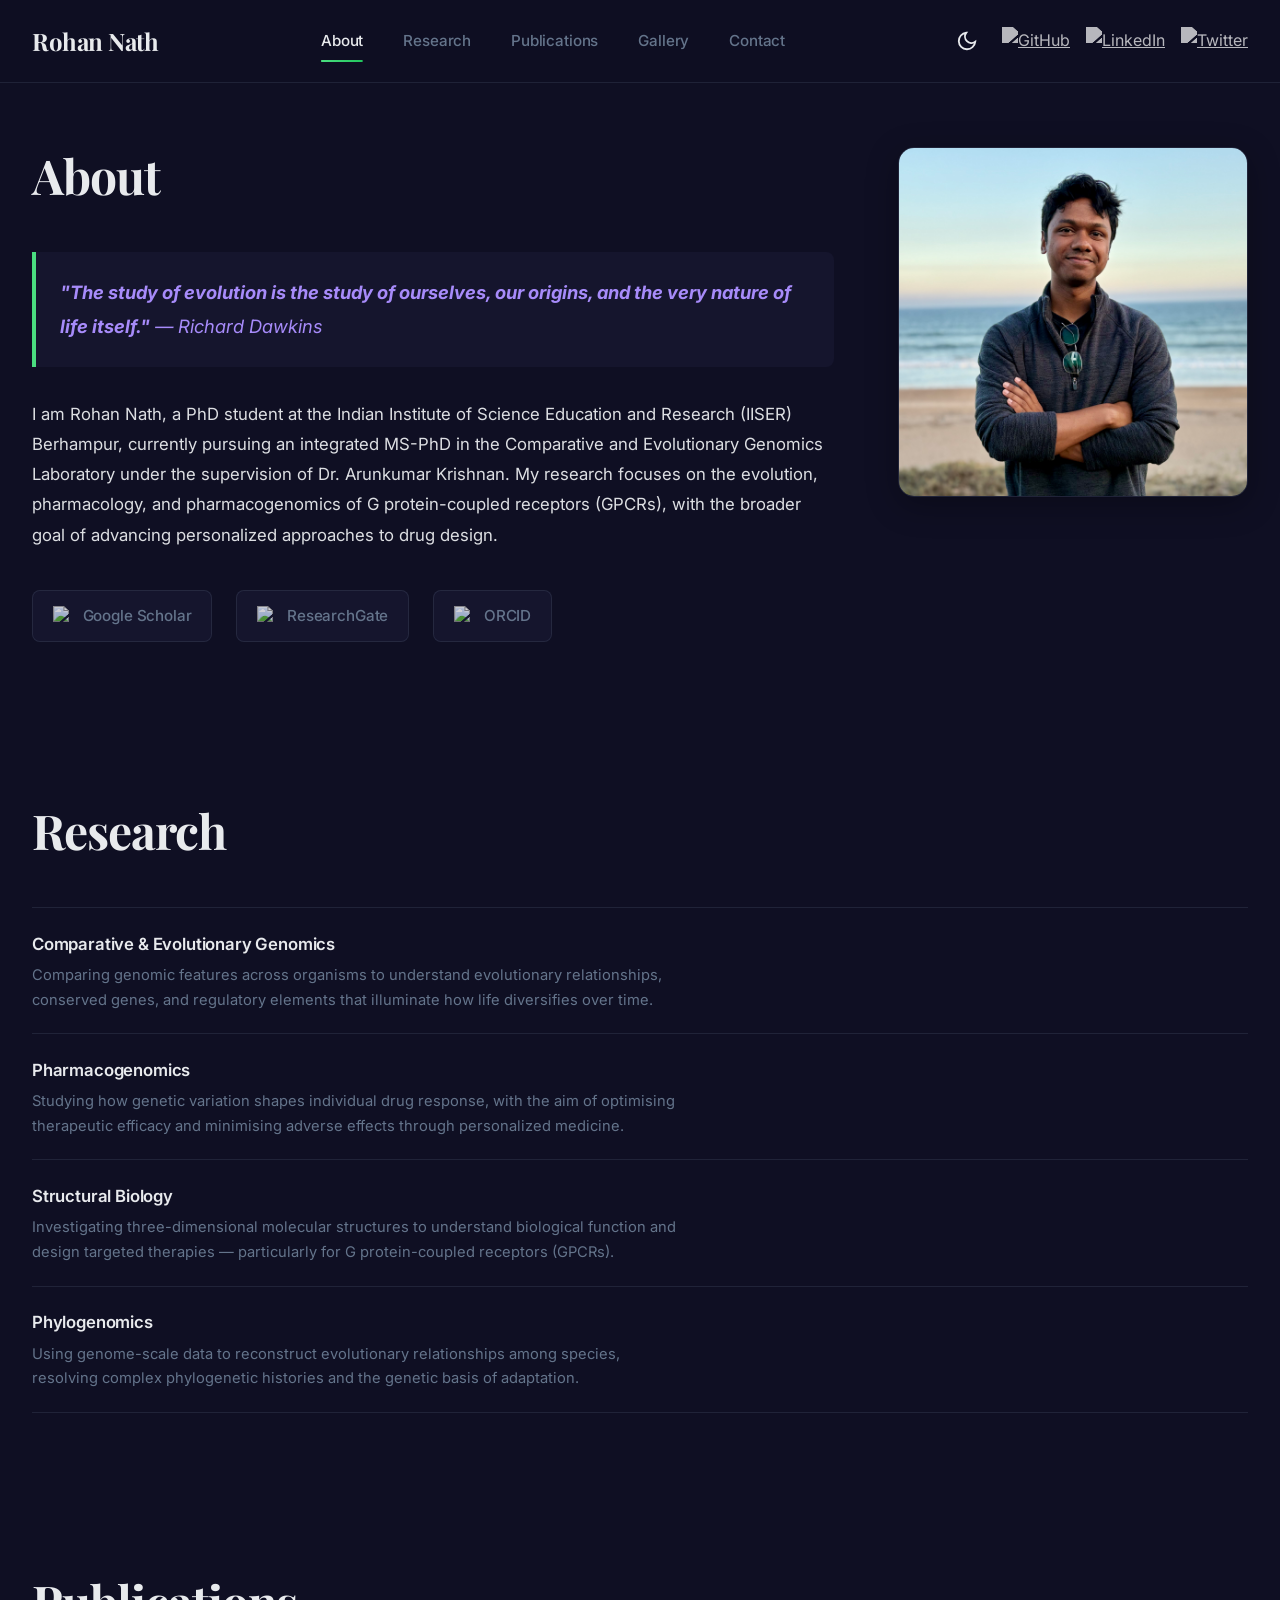
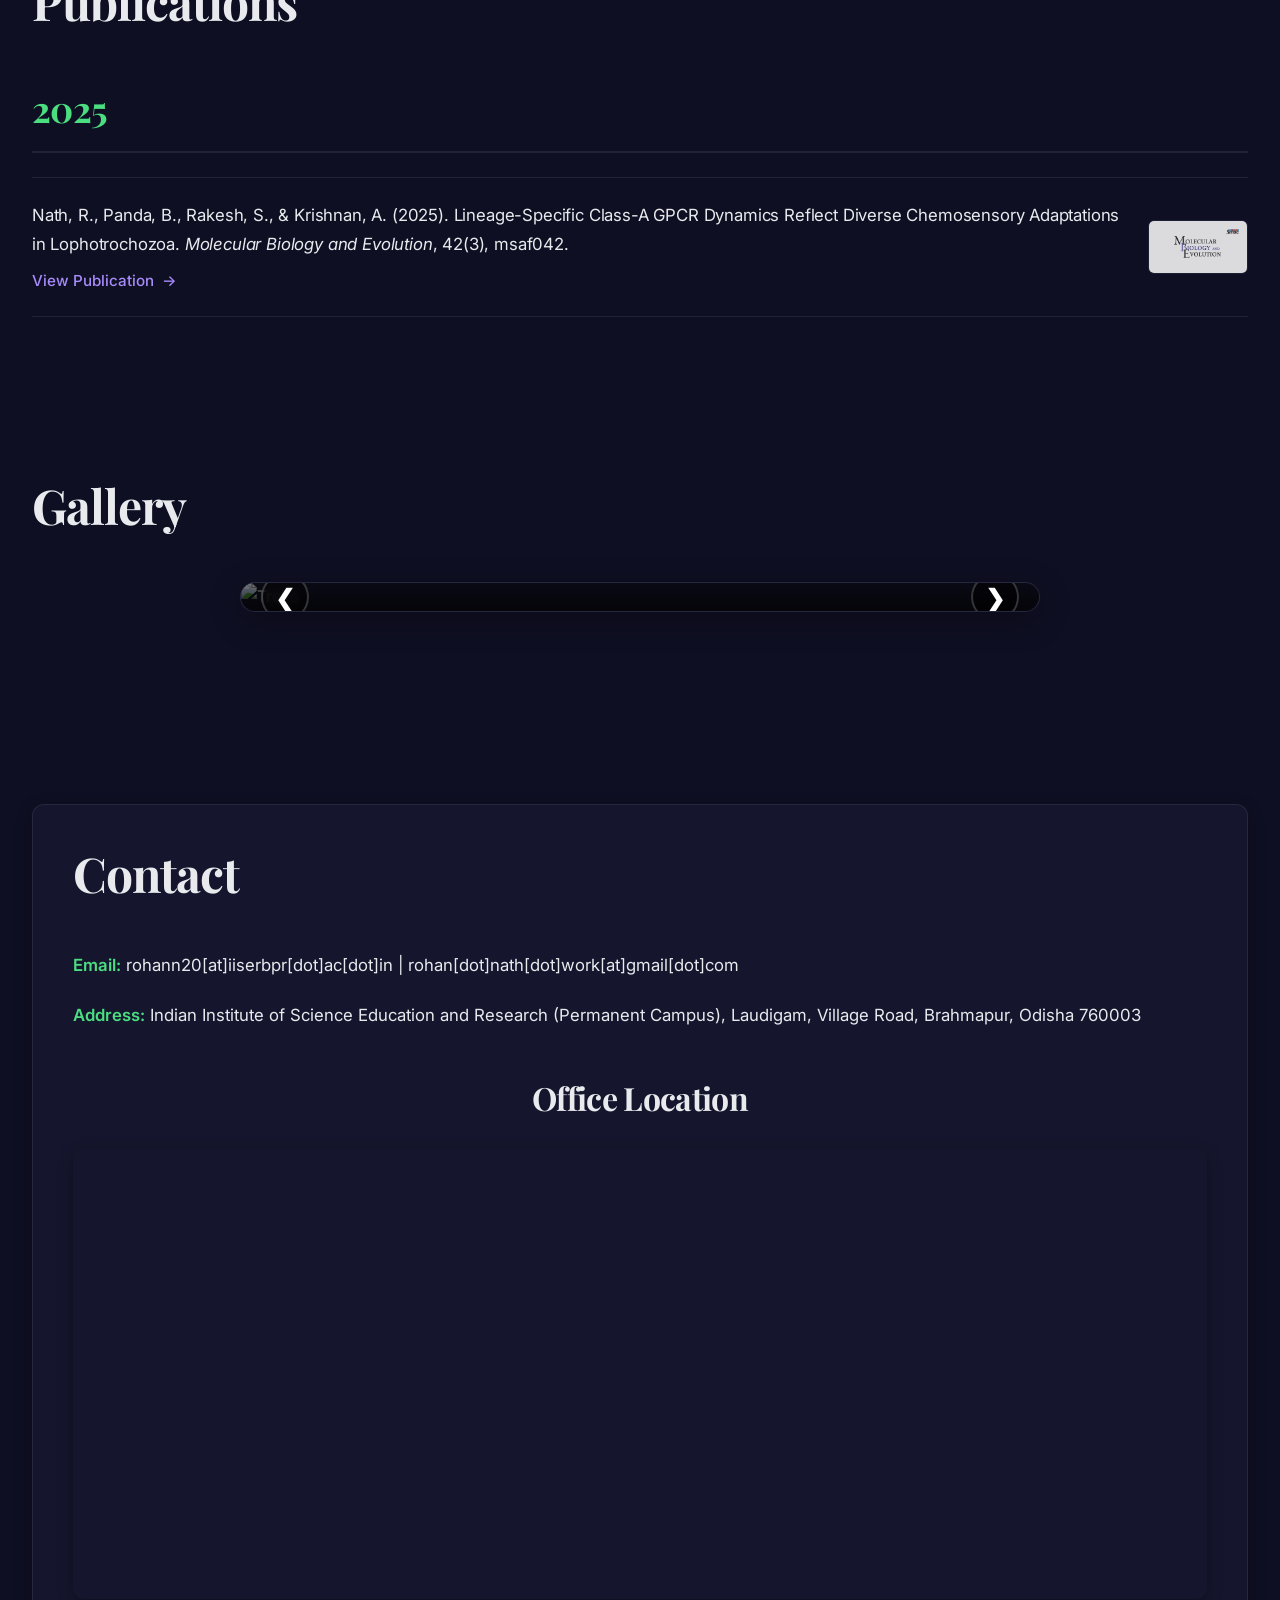
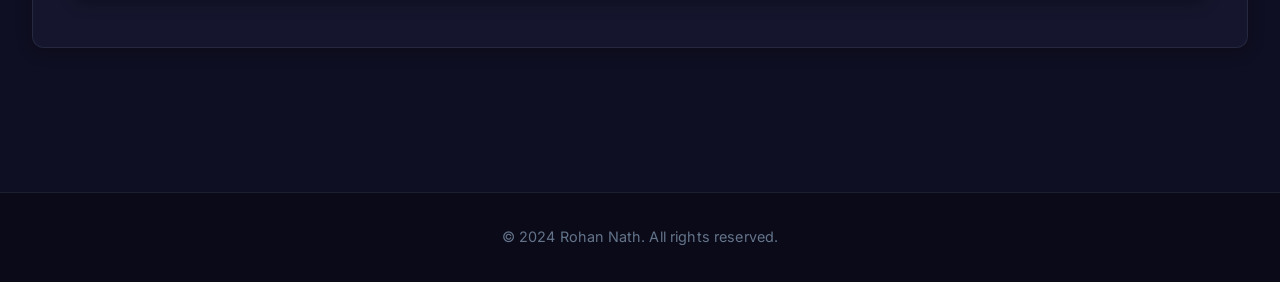
==== index.html @ 54b86657 "Added background effects" ====
<!DOCTYPE html>
<html lang="en">
<head>
  <meta charset="UTF-8">
  <meta name="viewport" content="width=device-width, initial-scale=1.0">
  <title>Rohan Nath | Portfolio</title>
  <meta name="description" content="Portfolio of Rohan Nath, a researcher in evolution, pharmacology, and pharmacogenomics of G Protein-Coupled Receptors (GPCRs).">
  <meta name="keywords" content="Rohan Nath, GPCRs, pharmacology, pharmacogenomics, evolutionary biology, IISER, research">
  <link href="https://fonts.googleapis.com/css2?family=Inter:wght@300;400;500;600;700&family=Playfair+Display:wght@600;700;800&display=swap" rel="stylesheet">
  <style>
    /* Reset and Base Styles */
    :root {
      --bg-dark: #0f0f23;
      --bg-light: #fafbfc;
      --text-dark: #e8eaed;
      --text-light: #1a1a1a;
      --accent-dark: #4ade80;
      --accent-light: #16a34a;
      --secondary-dark: #64748b;
      --secondary-light: #475569;
      --header-bg-dark: rgba(15, 15, 35, 0.95);
      --header-bg-light: rgba(255, 255, 255, 0.95);
      --footer-bg-dark: #0a0a18;
      --footer-bg-light: #f1f3f5;
      --card-bg-dark: rgba(30, 30, 60, 0.4);
      --card-bg-light: rgba(255, 255, 255, 0.9);
      --border-dark: rgba(100, 116, 139, 0.2);
      --border-light: rgba(0, 0, 0, 0.08);
      --shadow-dark: rgba(0, 0, 0, 0.3);
      --shadow-light: rgba(0, 0, 0, 0.08);
    }

    * {
      margin: 0;
      padding: 0;
      box-sizing: border-box;
    }

    html {
      scroll-behavior: smooth;
      font-size: 16px;
    }

    body {
      background-color: var(--bg-dark);
      color: var(--text-dark);
      font-family: 'Inter', -apple-system, BlinkMacSystemFont, sans-serif;
      line-height: 1.7;
      font-weight: 400;
      display: flex;
      flex-direction: column;
      min-height: 100vh;
      transition: background-color 0.4s cubic-bezier(0.4, 0, 0.2, 1), 
                  color 0.4s cubic-bezier(0.4, 0, 0.2, 1);
      -webkit-font-smoothing: antialiased;
      -moz-osx-font-smoothing: grayscale;
    }

    body.light-mode {
      background-color: var(--bg-light);
      color: var(--text-light);
    }

    /* Bio background canvas — light mode only */
    #bio-canvas {
      display: none;
      position: fixed;
      top: 0;
      left: 0;
      width: 100%;
      height: 100%;
      pointer-events: none;
      z-index: 0;
      opacity: 0;
      transition: opacity 0.4s ease;
    }

    body.light-mode #bio-canvas {
      display: block;
      opacity: 1;
    }

    .header, main, .footer {
      position: relative;
      z-index: 1;
    }

    /* Header */
    .header {
      background: var(--header-bg-dark);
      padding: 1.25rem 2rem;
      position: sticky;
      top: 0;
      z-index: 1000;
      border-bottom: 1px solid var(--border-dark);
      backdrop-filter: blur(12px);
      -webkit-backdrop-filter: blur(12px);
    }

    body.light-mode .header {
      background: var(--header-bg-light);
      border-bottom: 1px solid var(--border-light);
      box-shadow: 0 1px 3px var(--shadow-light);
    }

    .logo-text {
      font-size: 1.5rem;
      font-weight: 700;
      color: var(--text-dark);
      letter-spacing: -0.02em;
      transition: all 0.3s cubic-bezier(0.4, 0, 0.2, 1);
      font-family: 'Playfair Display', serif;
    }

    body.light-mode .logo-text {
      color: var(--text-light);
    }

    .logo a {
      text-decoration: none;
    }

    .logo-text:hover {
      color: var(--accent-dark);
      transform: translateY(-1px);
    }

    body.light-mode .logo-text:hover {
      color: var(--accent-light);
    }

    .nav-container {
      max-width: 1280px;
      margin: 0 auto;
      display: flex;
      align-items: center;
      justify-content: space-between;
      flex-wrap: wrap;
    }

    .nav-menu {
      display: flex;
      gap: 2.5rem;
      align-items: center;
    }

    .nav-link {
      color: var(--secondary-dark);
      text-decoration: none;
      font-size: 0.95rem;
      font-weight: 500;
      position: relative;
      transition: color 0.3s cubic-bezier(0.4, 0, 0.2, 1);
      padding: 0.5rem 0;
      letter-spacing: -0.01em;
    }

    body.light-mode .nav-link {
      color: var(--secondary-light);
    }

    .nav-link::after {
      content: '';
      position: absolute;
      width: 0;
      height: 2px;
      bottom: 0;
      left: 50%;
      transform: translateX(-50%);
      background: linear-gradient(90deg, var(--accent-dark), #22c55e);
      transition: width 0.3s cubic-bezier(0.4, 0, 0.2, 1);
      border-radius: 2px;
    }

    body.light-mode .nav-link::after {
      background: linear-gradient(90deg, var(--accent-light), #15803d);
    }

    .nav-link:hover, .nav-link.active {
      color: var(--text-dark);
    }

    body.light-mode .nav-link:hover, body.light-mode .nav-link.active {
      color: var(--text-light);
    }

    .nav-link:hover::after, .nav-link.active::after {
      width: 100%;
    }

    .hamburger-menu {
      display: none;
      flex-direction: column;
      gap: 5px;
      cursor: pointer;
      z-index: 1001;
    }

    .hamburger-menu span {
      width: 25px;
      height: 2px;
      background-color: var(--text-dark);
      transition: all 0.3s cubic-bezier(0.4, 0, 0.2, 1);
      border-radius: 2px;
    }

    body.light-mode .hamburger-menu span {
      background-color: var(--text-light);
    }

    .hamburger-menu.open span:nth-child(1) {
      transform: rotate(45deg) translate(5px, 5px);
    }

    .hamburger-menu.open span:nth-child(2) {
      opacity: 0;
    }

    .hamburger-menu.open span:nth-child(3) {
      transform: rotate(-45deg) translate(7px, -7px);
    }

    .social-media {
      display: flex;
      gap: 1rem;
      align-items: center;
    }

    .social-img {
      width: 24px;
      height: 24px;
      filter: brightness(0) invert(1);
      transition: all 0.3s cubic-bezier(0.4, 0, 0.2, 1);
      opacity: 0.7;
    }

    body.light-mode .social-img {
      filter: none;
      opacity: 0.6;
    }

    .social-icon:hover .social-img {
      transform: translateY(-2px);
      opacity: 1;
      filter: brightness(0) invert(1) drop-shadow(0 0 8px var(--accent-dark));
    }

    body.light-mode .social-icon:hover .social-img {
      filter: drop-shadow(0 0 8px var(--accent-light));
    }

    /* Theme Toggle */
    .theme-toggle {
      background: none;
      border: none;
      cursor: pointer;
      padding: 0.5rem;
      display: flex;
      align-items: center;
      justify-content: center;
      border-radius: 8px;
      transition: background-color 0.3s ease;
    }

    .theme-toggle:hover {
      background-color: var(--card-bg-dark);
    }

    body.light-mode .theme-toggle:hover {
      background-color: var(--card-bg-light);
    }

    .theme-icon {
      width: 22px;
      height: 22px;
      transition: transform 0.5s cubic-bezier(0.4, 0, 0.2, 1), opacity 0.5s ease;
    }

    .theme-icon.sun {
      opacity: 0;
      transform: rotate(-90deg);
      position: absolute;
    }

    body.light-mode .theme-icon.sun {
      opacity: 1;
      transform: rotate(0);
    }

    body.light-mode .theme-icon.moon {
      opacity: 0;
      transform: rotate(90deg);
    }

    /* Main Section */
    main {
      flex: 1;
      max-width: 1280px;
      margin: 0 auto;
      padding: 0 2rem;
      width: 100%;
    }

    .section {
      padding: 5rem 0;
    }

    .section:first-child {
      padding-top: 4rem;
    }

    .section-box {
      background: transparent;
      padding: 0;
      border-radius: 12px;
    }

    .section-title {
      font-family: 'Playfair Display', serif;
      font-size: 3rem;
      font-weight: 700;
      color: var(--text-dark);
      margin-bottom: 3rem;
      letter-spacing: -0.02em;
      line-height: 1.2;
    }

    body.light-mode .section-title {
      color: var(--text-light);
    }

    /* About Section */
    .about-box {
      display: grid;
      grid-template-columns: 1fr 350px;
      gap: 4rem;
      align-items: start;
    }

    .about-info {
      order: 1;
    }

    .about-quote {
      font-style: italic;
      color: #a78bfa;
      font-size: 1.15rem;
      margin: 2rem 0;
      padding: 1.5rem;
      border-left: 4px solid var(--accent-dark);
      background: var(--card-bg-dark);
      border-radius: 0 8px 8px 0;
      line-height: 1.8;
      font-weight: 400;
    }

    body.light-mode .about-quote {
      color: #0284c7;
      border-left: 4px solid var(--accent-light);
      background: var(--card-bg-light);
      box-shadow: 0 2px 8px var(--shadow-light);
    }

    .about-text {
      font-size: 1.05rem;
      color: var(--text-dark);
      margin-bottom: 1.5rem;
      font-weight: 400;
      line-height: 1.8;
      opacity: 0.95;
    }

    body.light-mode .about-text {
      color: var(--text-light);
      opacity: 0.9;
    }

    .about-links {
      display: flex;
      flex-wrap: wrap;
      gap: 1.5rem;
      margin-top: 2.5rem;
    }

    .link-item-link {
      display: flex;
      align-items: center;
      text-decoration: none;
      color: var(--secondary-dark);
      font-weight: 500;
      transition: all 0.3s cubic-bezier(0.4, 0, 0.2, 1);
      padding: 0.75rem 1.25rem;
      background: var(--card-bg-dark);
      border-radius: 8px;
      border: 1px solid var(--border-dark);
    }

    body.light-mode .link-item-link {
      color: var(--secondary-light);
      background: var(--card-bg-light);
      border: 1px solid var(--border-light);
      box-shadow: 0 1px 3px var(--shadow-light);
    }

    .link-item-link:hover {
      color: var(--accent-dark);
      transform: translateY(-2px);
      box-shadow: 0 4px 12px var(--shadow-dark);
      border-color: var(--accent-dark);
    }

    body.light-mode .link-item-link:hover {
      color: var(--accent-light);
      box-shadow: 0 4px 12px rgba(22, 163, 74, 0.15);
      border-color: var(--accent-light);
    }

    .link-icon {
      width: 20px;
      height: 20px;
      margin-right: 0.6rem;
      opacity: 0.8;
    }

    .link-text {
      font-size: 0.95rem;
      letter-spacing: -0.01em;
    }

    .portfolio-info {
      order: 2;
      display: flex;
      justify-content: center;
      align-items: start;
    }

    .portfolio-picture {
      width: 100%;
      max-width: 350px;
      height: 350px;
      object-fit: cover;
      border-radius: 16px;
      transition: transform 0.4s cubic-bezier(0.4, 0, 0.2, 1);
      box-shadow: 0 8px 32px var(--shadow-dark);
      border: 1px solid var(--border-dark);
    }

    body.light-mode .portfolio-picture {
      box-shadow: 0 8px 32px var(--shadow-light);
      border: 1px solid var(--border-light);
    }

    .portfolio-picture:hover {
      transform: scale(1.02) translateY(-4px);
      box-shadow: 0 12px 48px var(--shadow-dark);
    }

    body.light-mode .portfolio-picture:hover {
      box-shadow: 0 12px 48px rgba(0, 0, 0, 0.12);
    }

    /* ─── Research Section — List Style ─── */
    .research-list {
      display: flex;
      flex-direction: column;
      margin-top: 0.5rem;
    }

    .research-list-item {
      padding: 1.35rem 0;
      border-bottom: 1px solid var(--border-dark);
      transition: all 0.25s ease;
      position: relative;
    }

    body.light-mode .research-list-item {
      border-bottom: 1px solid var(--border-light);
    }

    .research-list-item:first-child {
      border-top: 1px solid var(--border-dark);
    }

    body.light-mode .research-list-item:first-child {
      border-top: 1px solid var(--border-light);
    }

    .research-list-item:hover {
      padding-left: 0.75rem;
    }

    .research-list-item::before {
      content: '';
      position: absolute;
      left: 0;
      top: 50%;
      transform: translateY(-50%) scaleY(0);
      width: 3px;
      height: 60%;
      background: linear-gradient(180deg, var(--accent-dark), #22c55e);
      border-radius: 2px;
      transition: transform 0.25s ease;
    }

    body.light-mode .research-list-item::before {
      background: linear-gradient(180deg, var(--accent-light), #15803d);
    }

    .research-list-item:hover::before {
      transform: translateY(-50%) scaleY(1);
    }

    .research-list-title {
      font-size: 1.05rem;
      font-weight: 600;
      color: var(--text-dark);
      letter-spacing: -0.01em;
      margin-bottom: 0.3rem;
      transition: color 0.25s ease;
    }

    body.light-mode .research-list-title {
      color: var(--text-light);
    }

    .research-list-item:hover .research-list-title {
      color: var(--accent-dark);
    }

    body.light-mode .research-list-item:hover .research-list-title {
      color: var(--accent-light);
    }

    .research-list-desc {
      font-size: 0.92rem;
      color: var(--secondary-dark);
      line-height: 1.65;
      max-width: 72ch;
    }

    body.light-mode .research-list-desc {
      color: var(--secondary-light);
    }

    /* ─── Publications Section — List Style ─── */
    .year-title {
      font-family: 'Playfair Display', serif;
      font-size: 2.25rem;
      font-weight: 700;
      color: var(--accent-dark);
      margin: 3rem 0 1.5rem;
      padding-bottom: 0.75rem;
      border-bottom: 2px solid var(--border-dark);
      letter-spacing: -0.02em;
    }

    body.light-mode .year-title {
      color: var(--accent-light);
      border-bottom: 2px solid var(--border-light);
    }

    .pub-list-item {
      display: flex;
      align-items: flex-start;
      gap: 1.5rem;
      padding: 1.4rem 0;
      border-bottom: 1px solid var(--border-dark);
      transition: all 0.25s ease;
      position: relative;
    }

    body.light-mode .pub-list-item {
      border-bottom: 1px solid var(--border-light);
    }

    .pub-list-item:first-child {
      border-top: 1px solid var(--border-dark);
    }

    body.light-mode .pub-list-item:first-child {
      border-top: 1px solid var(--border-light);
    }

    .pub-list-item:hover {
      padding-left: 0.75rem;
    }

    .pub-list-item::before {
      content: '';
      position: absolute;
      left: 0;
      top: 50%;
      transform: translateY(-50%) scaleY(0);
      width: 3px;
      height: 60%;
      background: linear-gradient(180deg, #a78bfa, #818cf8);
      border-radius: 2px;
      transition: transform 0.25s ease;
    }

    body.light-mode .pub-list-item::before {
      background: linear-gradient(180deg, #0284c7, #0ea5e9);
    }

    .pub-list-item:hover::before {
      transform: translateY(-50%) scaleY(1);
    }

    .pub-body {
      flex: 1;
      display: flex;
      flex-direction: column;
      gap: 0.5rem;
    }

    .pub-citation {
      font-size: 1.05rem;
      color: var(--text-dark);
      font-weight: 400;
      line-height: 1.75;
      letter-spacing: -0.01em;
    }

    body.light-mode .pub-citation {
      color: var(--text-light);
    }

    .pub-link {
      color: #a78bfa;
      text-decoration: none;
      font-size: 0.95rem;
      font-weight: 500;
      transition: all 0.3s cubic-bezier(0.4, 0, 0.2, 1);
      display: inline-flex;
      align-items: center;
      gap: 0.5rem;
      align-self: flex-start;
    }

    body.light-mode .pub-link {
      color: #0284c7;
    }

    .pub-link:hover {
      color: var(--accent-dark);
      gap: 0.75rem;
    }

    body.light-mode .pub-link:hover {
      color: var(--accent-light);
    }

    .pub-link::after {
      content: '→';
      transition: transform 0.3s cubic-bezier(0.4, 0, 0.2, 1);
    }

    .pub-link:hover::after {
      transform: translateX(4px);
    }

    .pub-thumb {
      max-width: 100px;
      height: auto;
      border-radius: 6px;
      flex-shrink: 0;
      opacity: 0.85;
      transition: all 0.25s ease;
      border: 1px solid var(--border-dark);
      align-self: center;
    }

    body.light-mode .pub-thumb {
      border: 1px solid var(--border-light);
      box-shadow: 0 2px 8px var(--shadow-light);
    }

    .pub-list-item:hover .pub-thumb {
      opacity: 1;
      transform: scale(1.05);
    }

    @media (max-width: 768px) {
      .pub-thumb {
        display: none;
      }
    }

    /* Gallery Slideshow */
    .slideshow-container {
      max-width: 800px;
      position: relative;
      margin: 2rem auto;
      background: var(--card-bg-dark);
      box-shadow: 0 8px 32px var(--shadow-dark);
      border-radius: 16px;
      overflow: hidden;
      border: 1px solid var(--border-dark);
    }

    body.light-mode .slideshow-container {
      background: var(--card-bg-light);
      box-shadow: 0 8px 32px var(--shadow-light);
      border: 1px solid var(--border-light);
    }

    .mySlides {
      display: none;
    }

    .mySlides.active {
      display: block;
      animation: fadeIn 0.5s ease;
    }

    @keyframes fadeIn {
      from { opacity: 0; }
      to { opacity: 1; }
    }

    .mySlides img {
      width: 100%;
      height: 500px;
      object-fit: cover;
      object-position: center;
    }

    .prev, .next {
      cursor: pointer;
      position: absolute;
      top: 50%;
      transform: translateY(-50%);
      width: 48px;
      height: 48px;
      color: white;
      font-weight: bold;
      font-size: 24px;
      text-align: center;
      line-height: 48px;
      background: rgba(0, 0, 0, 0.5);
      border-radius: 50%;
      backdrop-filter: blur(8px);
      transition: all 0.3s cubic-bezier(0.4, 0, 0.2, 1);
      user-select: none;
      border: 2px solid rgba(255, 255, 255, 0.2);
    }

    .next {
      right: 20px;
    }

    .prev {
      left: 20px;
    }

    .prev:hover, .next:hover {
      background: var(--accent-dark);
      transform: translateY(-50%) scale(1.1);
      border-color: var(--accent-dark);
    }

    body.light-mode .prev:hover, body.light-mode .next:hover {
      background: var(--accent-light);
      border-color: var(--accent-light);
    }

    .caption-container {
      text-align: center;
      background: linear-gradient(to top, rgba(0, 0, 0, 0.8), transparent);
      padding: 2rem 1.5rem 1.5rem;
      color: white;
      font-size: 1.05rem;
      letter-spacing: 0.02em;
      position: absolute;
      bottom: 0;
      left: 0;
      right: 0;
      font-weight: 500;
    }

    /* Contact Section */
    .contact-box {
      background: var(--card-bg-dark);
      padding: 2.5rem;
      border-radius: 12px;
      border: 1px solid var(--border-dark);
      box-shadow: 0 4px 16px var(--shadow-dark);
    }

    body.light-mode .contact-box {
      background: var(--card-bg-light);
      border: 1px solid var(--border-light);
      box-shadow: 0 4px 16px var(--shadow-light);
    }

    .contact-info-text {
      font-size: 1.05rem;
      color: var(--text-dark);
      margin-bottom: 1.25rem;
      font-weight: 400;
      line-height: 1.8;
    }

    body.light-mode .contact-info-text {
      color: var(--text-light);
    }

    .contact-info-text strong {
      color: var(--accent-dark);
      font-weight: 600;
    }

    body.light-mode .contact-info-text strong {
      color: var(--accent-light);
    }

    .map-title {
      font-family: 'Playfair Display', serif;
      font-size: 2rem;
      font-weight: 700;
      color: var(--text-dark);
      margin: 2.5rem 0 1.5rem;
      text-align: center;
      letter-spacing: -0.02em;
    }

    body.light-mode .map-title {
      color: var(--text-light);
    }

    .map-iframe {
      border-radius: 12px;
      box-shadow: 0 4px 16px var(--shadow-dark);
      border: 1px solid var(--border-dark);
    }

    body.light-mode .map-iframe {
      box-shadow: 0 4px 16px var(--shadow-light);
      border: 1px solid var(--border-light);
    }

    /* Footer */
    .footer {
      background-color: var(--footer-bg-dark);
      padding: 2rem;
      text-align: center;
      border-top: 1px solid var(--border-dark);
      width: 100%;
      margin-top: 4rem;
    }

    body.light-mode .footer {
      background-color: var(--footer-bg-light);
      border-top: 1px solid var(--border-light);
    }

    .footer-content {
      max-width: 1280px;
      margin: 0 auto;
    }

    .footer-text {
      font-size: 0.9rem;
      color: var(--secondary-dark);
      font-weight: 400;
      letter-spacing: 0.01em;
    }

    body.light-mode .footer-text {
      color: var(--secondary-light);
    }

    /* Animations */
    @keyframes slideIn {
      from { transform: translateX(-20px); opacity: 0; }
      to { transform: translateX(0); opacity: 1; }
    }

    /* Responsive Design */
    @media (max-width: 968px) {
      .about-box {
        grid-template-columns: 1fr;
        gap: 2.5rem;
      }

      .portfolio-info {
        order: 1;
      }

      .about-info {
        order: 2;
      }
    }

    @media (max-width: 768px) {
      html {
        font-size: 15px;
      }

      .header {
        padding: 1rem 1.5rem;
      }

      main {
        padding: 0 1.5rem;
      }

      .section {
        padding: 3rem 0;
      }

      .section:first-child {
        padding-top: 2.5rem;
      }

      .section-title {
        font-size: 2.25rem;
        margin-bottom: 2rem;
      }

      .nav-menu {
        display: none;
        flex-direction: column;
        position: absolute;
        top: 70px;
        left: 0;
        width: 100%;
        background: var(--footer-bg-dark);
        padding: 1.5rem;
        box-shadow: 0 8px 24px var(--shadow-dark);
        gap: 0.5rem;
      }

      body.light-mode .nav-menu {
        background: var(--footer-bg-light);
        box-shadow: 0 8px 24px var(--shadow-light);
      }

      .nav-menu.active {
        display: flex;
      }

      .hamburger-menu {
        display: flex;
      }

      .nav-link {
        padding: 0.75rem 1rem;
      }

      .about-quote {
        font-size: 1rem;
        padding: 1.25rem;
      }

      .about-text {
        font-size: 1rem;
      }

      .portfolio-picture {
        max-width: 280px;
        height: 280px;
      }

      .contact-box {
        padding: 1.75rem;
      }

      .contact-info-text {
        font-size: 1rem;
      }

      .map-title {
        font-size: 1.75rem;
      }

      .mySlides img {
        height: 350px;
      }

      .social-media {
        gap: 0.75rem;
      }

      .social-img {
        width: 22px;
        height: 22px;
      }

      .pub-thumb {
        display: none;
      }
    }

    @media (max-width: 480px) {
      .header {
        padding: 0.875rem 1rem;
      }

      main {
        padding: 0 1rem;
      }

      .logo-text {
        font-size: 1.25rem;
      }

      .section-title {
        font-size: 2rem;
      }

      .about-links {
        flex-direction: column;
        gap: 1rem;
      }

      .link-item-link {
        width: 100%;
        justify-content: center;
      }

      .mySlides img {
        height: 280px;
      }

      .prev, .next {
        width: 40px;
        height: 40px;
        font-size: 20px;
        line-height: 40px;
      }

      .prev {
        left: 10px;
      }

      .next {
        right: 10px;
      }
    }
  </style>
</head>
<body>
  <canvas id="bio-canvas"></canvas>
  <!-- Navigation Bar -->
  <header class="header">
    <div class="nav-container">
      <div class="logo">
        <a href="#about">
          <span class="logo-text">Rohan Nath</span>
        </a>
      </div>
      <nav class="nav-menu">
        <a href="#about" class="nav-link active">About</a>
        <a href="#research" class="nav-link">Research</a>
        <a href="#publications" class="nav-link">Publications</a>
        <a href="#gallery" class="nav-link">Gallery</a>
        <a href="#contact" class="nav-link">Contact</a>
      </nav>
      <div class="hamburger-menu" aria-label="Toggle navigation menu" role="button" tabindex="0">
        <span></span>
        <span></span>
        <span></span>
      </div>
      <div class="social-media">
        <button class="theme-toggle" aria-label="Toggle theme">
          <svg class="theme-icon moon" width="24" height="24" viewBox="0 0 24 24" fill="none" stroke="#e8eaed" stroke-width="2">
            <path d="M21 12.79A9 9 0 1 1 11.21 3 7 7 0 0 0 21 12.79z"></path>
          </svg>
          <svg class="theme-icon sun" width="24" height="24" viewBox="0 0 24 24" fill="none" stroke="#1a1a1a" stroke-width="2">
            <circle cx="12" cy="12" r="5"></circle>
            <line x1="12" y1="1" x2="12" y2="3"></line>
            <line x1="12" y1="21" x2="12" y2="23"></line>
            <line x1="4.22" y1="4.22" x2="5.64" y2="5.64"></line>
            <line x1="18.36" y1="18.36" x2="19.78" y2="19.78"></line>
            <line x1="1" y1="12" x2="3" y2="12"></line>
            <line x1="21" y1="12" x2="23" y2="12"></line>
            <line x1="4.22" y1="19.78" x2="5.64" y2="18.36"></line>
            <line x1="18.36" y1="5.64" x2="19.78" y2="4.22"></line>
          </svg>
        </button>
        <a href="https://github.com/RohanNathHERE" target="_blank" class="social-icon" aria-label="GitHub">
          <img src="images/github.png" alt="GitHub" class="social-img">
        </a>
        <a href="https://www.linkedin.com/in/rohan-nath-iiserbpr/" target="_blank" class="social-icon" aria-label="LinkedIn">
          <img src="images/linkedin.png" alt="LinkedIn" class="social-img">
        </a>
        <a href="https://x.com/Rohan_Nath_" target="_blank" class="social-icon" aria-label="Twitter">
          <img src="images/twitter.png" alt="Twitter" class="social-img">
        </a>
      </div>
    </div>
  </header>

  <!-- Main Section -->
  <main>
    <!-- About Section -->
    <section id="about" class="section">
      <div class="about-box">
        <div class="about-info">
          <h1 class="section-title">About</h1>
          <blockquote class="about-quote">
            <strong><em>"The study of evolution is the study of ourselves, our origins, and the very nature of life itself."</em></strong> — Richard Dawkins
          </blockquote>
          <p class="about-text">I am Rohan Nath, a PhD student at the Indian Institute of Science Education and Research (IISER) Berhampur, currently pursuing an integrated MS-PhD in the Comparative and Evolutionary Genomics Laboratory under the supervision of Dr. Arunkumar Krishnan. My research focuses on the evolution, pharmacology, and pharmacogenomics of G protein-coupled receptors (GPCRs), with the broader goal of advancing personalized approaches to drug design.</p>
          <div class="about-links">
            <div class="link-item">
              <a href="https://scholar.google.com/citations?user=EPqHiLUAAAAJ&hl=en" target="_blank" class="link-item-link">
                <img src="images/google-scholar.png" alt="Google Scholar Logo" class="link-icon">
                <span class="link-text">Google Scholar</span>
              </a>
            </div>
            <div class="link-item">
              <a href="https://www.researchgate.net/profile/Rohan-Nath-8" target="_blank" class="link-item-link">
                <img src="images/researchgate.png" alt="ResearchGate Logo" class="link-icon">
                <span class="link-text">ResearchGate</span>
              </a>
            </div>
            <div class="link-item">
              <a href="https://orcid.org/0009-0008-1303-8055" target="_blank" class="link-item-link">
                <img src="images/orcid.png" alt="ORCID Logo" class="link-icon">
                <span class="link-text">ORCID</span>
              </a>
            </div>
          </div>
        </div>
        <div class="portfolio-info">
          <img src="images/about.jpeg" alt="Portrait of Rohan Nath" class="portfolio-picture">
        </div>
      </div>
    </section>

    <!-- Research Section — List Style -->
    <section id="research" class="section">
      <h1 class="section-title">Research</h1>
      <div class="research-list">

        <div class="research-list-item">
          <div class="research-list-title">Comparative &amp; Evolutionary Genomics</div>
          <div class="research-list-desc">Comparing genomic features across organisms to understand evolutionary relationships, conserved genes, and regulatory elements that illuminate how life diversifies over time.</div>
        </div>

        <div class="research-list-item">
          <div class="research-list-title">Pharmacogenomics</div>
          <div class="research-list-desc">Studying how genetic variation shapes individual drug response, with the aim of optimising therapeutic efficacy and minimising adverse effects through personalized medicine.</div>
        </div>

        <div class="research-list-item">
          <div class="research-list-title">Structural Biology</div>
          <div class="research-list-desc">Investigating three-dimensional molecular structures to understand biological function and design targeted therapies — particularly for G protein-coupled receptors (GPCRs).</div>
        </div>

        <div class="research-list-item">
          <div class="research-list-title">Phylogenomics</div>
          <div class="research-list-desc">Using genome-scale data to reconstruct evolutionary relationships among species, resolving complex phylogenetic histories and the genetic basis of adaptation.</div>
        </div>

      </div>
    </section>

    <!-- Publications Section — List Style -->
    <section id="publications" class="section">
      <div class="section-box">
        <h1 class="section-title">Publications</h1>

        <h2 class="year-title">2025</h2>
        <div class="pub-list">
          <div class="pub-list-item">
            <div class="pub-body">
              <p class="pub-citation">
                Nath, R., Panda, B., Rakesh, S., &amp; Krishnan, A. (2025). Lineage-Specific Class-A GPCR Dynamics Reflect Diverse Chemosensory Adaptations in Lophotrochozoa. <em>Molecular Biology and Evolution</em>, 42(3), msaf042.
              </p>
              <a href="https://doi.org/10.1093/molbev/msaf042" target="_blank" class="pub-link">View Publication</a>
            </div>
            <img src="images/mbe.png" alt="Molecular Biology and Evolution" class="pub-thumb">
          </div>
        </div>

      </div>
    </section>

    <!-- Gallery Section -->
    <section id="gallery" class="section">
      <div class="section-box">
        <h1 class="section-title">Gallery</h1>
        <div class="slideshow-container">
          <div class="mySlides">
            <img src="images/slide1.JPG" alt="Treks">
            <div class="caption-container">Conquered Sandakphu-Phalut summit</div>
          </div>
          <div class="mySlides">
            <img src="images/slide2.jpg" alt="Marathons">
            <div class="caption-container">Me and my love for marathons</div>
          </div>
          <a class="prev" onclick="plusSlides(-1)">&#10094;</a>
          <a class="next" onclick="plusSlides(1)">&#10095;</a>
        </div>
      </div>
    </section>

    <!-- Contact Section -->
    <section id="contact" class="section">
      <div class="contact-box">
        <h1 class="section-title">Contact</h1>
        <p class="contact-info-text"><strong>Email:</strong> rohann20[at]iiserbpr[dot]ac[dot]in | rohan[dot]nath[dot]work[at]gmail[dot]com</p>
        <p class="contact-info-text"><strong>Address:</strong> Indian Institute of Science Education and Research (Permanent Campus), Laudigam, Village Road, Brahmapur, Odisha 760003</p>
        <h2 class="map-title">Office Location</h2>
        <iframe 
          src="https://www.google.com/maps/embed?pb=!1m18!1m12!1m3!1d33266.49639580708!2d84.8441635880854!3d19.205376932722952!2m3!1f0!2f0!3f0!3m2!1i1024!2i768!4f13.1!3m3!1m2!1s0x3a3d5c0ea3b96c51%3A0xc65c771b520b146b!2sIndian%20Institute%20of%20Science%20Education%20and%20Research%20Berhampur%20(Permanent%20Campus)!5e1!3m2!1sen!2sin!4v1763910795419!5m2!1sen!2sin" 
          width="100%" 
          height="450" 
          style="border:0;" 
          allowfullscreen="" 
          loading="lazy" 
          referrerpolicy="no-referrer-when-downgrade"
          class="map-iframe">
        </iframe>
      </div>
    </section>
  </main>

  <!-- Footer -->
  <footer class="footer">
    <div class="footer-content">
      <p class="footer-text">© 2024 Rohan Nath. All rights reserved.</p>
    </div>
  </footer>

  <script>
    // --- Navigation Active State Management ---
    const navLinks = document.querySelectorAll('.nav-link');
    const sections = document.querySelectorAll('.section');

    function updateActiveNav() {
      const scrollPosition = window.scrollY + 150;

      sections.forEach((section) => {
        const sectionTop = section.offsetTop;
        const sectionHeight = section.offsetHeight;
        const sectionId = section.getAttribute('id');
        
        if (scrollPosition >= sectionTop && scrollPosition < sectionTop + sectionHeight) {
          navLinks.forEach(link => link.classList.remove('active'));
          const activeLink = document.querySelector(`.nav-link[href="#${sectionId}"]`);
          if (activeLink) activeLink.classList.add('active');
        }
      });
    }

    window.addEventListener('scroll', updateActiveNav);
    window.addEventListener('load', updateActiveNav);

    // --- Hamburger Menu ---
    const hamburgerMenu = document.querySelector('.hamburger-menu');
    const navMenu = document.querySelector('.nav-menu');

    if (hamburgerMenu && navMenu) {
      hamburgerMenu.addEventListener('click', () => {
        const isActive = navMenu.classList.toggle('active');
        hamburgerMenu.classList.toggle('open');

        const navLinksArray = navMenu.querySelectorAll('.nav-link');
        navLinksArray.forEach((link, i) => {
          link.style.animation = isActive
            ? `slideIn 0.4s cubic-bezier(0.4, 0, 0.2, 1) forwards ${i * 0.1}s`
            : 'none';
        });
      });

      document.addEventListener('click', (e) => {
        if (!hamburgerMenu.contains(e.target) && !navMenu.contains(e.target)) {
          navMenu.classList.remove('active');
          hamburgerMenu.classList.remove('open');
        }
      });

      navLinks.forEach(link => {
        link.addEventListener('click', () => {
          navMenu.classList.remove('active');
          hamburgerMenu.classList.remove('open');
        });
      });

      hamburgerMenu.addEventListener('keydown', (e) => {
        if (e.key === 'Enter' || e.key === ' ') {
          e.preventDefault();
          hamburgerMenu.click();
        }
      });
    }

    // --- Theme Toggle ---
    const themeToggle = document.querySelector('.theme-toggle');
    const body = document.body;

    const setTheme = (isLight) => {
      body.classList.toggle('light-mode', isLight);
      localStorage.setItem('theme', isLight ? 'light' : 'dark');
    };

    if (localStorage.getItem('theme') === 'light') {
      setTheme(true);
    }

    if (themeToggle) {
      themeToggle.addEventListener('click', () => {
        setTheme(!body.classList.contains('light-mode'));
      });

      themeToggle.addEventListener('keydown', (e) => {
        if (e.key === 'Enter' || e.key === ' ') {
          e.preventDefault();
          themeToggle.click();
        }
      });
    }

    // --- Slideshow ---
    let slideIndex = 1;
    showSlides(slideIndex);

    function plusSlides(n) {
      showSlides(slideIndex += n);
    }

    function showSlides(n) {
      const slides = document.getElementsByClassName("mySlides");
      if (n > slides.length) {slideIndex = 1}
      if (n < 1) {slideIndex = slides.length}
      for (let i = 0; i < slides.length; i++) {
        slides[i].style.display = "none";
        slides[i].classList.remove("active");
      }
      slides[slideIndex-1].style.display = "block";
      slides[slideIndex-1].classList.add("active");
    }

    document.addEventListener('keydown', (e) => {
      if (e.key === 'ArrowLeft') {
        plusSlides(-1);
      } else if (e.key === 'ArrowRight') {
        plusSlides(1);
      }
    });
  </script>
  <script>
  // ══════════════════════════════════════════════════════════════════
  //  BIOLOGICAL BACKGROUND CANVAS  —  detailed scientific graffiti
  // ══════════════════════════════════════════════════════════════════
  const canvas = document.getElementById('bio-canvas');
  const ctx    = canvas.getContext('2d');

  // Master palette — all at very low opacity so they don't fight text
  const C_MAIN  = 'rgba(0,0,0,0.06)';   // primary strokes
  const C_MID   = 'rgba(0,0,0,0.045)';  // secondary / fill areas
  const C_LIGHT = 'rgba(0,0,0,0.028)';  // faint annotation text
  const FONT    = '500 10px "Inter", sans-serif';

  /* ── helpers ── */
  function S(s,f,c=C_MAIN) { ctx.strokeStyle=c; ctx.lineWidth=s; ctx.lineCap='round'; ctx.lineJoin='round'; if(f!==undefined){ctx.fillStyle=f;} }
  function dot(x,y,r,fill=C_MAIN){ ctx.beginPath(); ctx.arc(x,y,r,0,Math.PI*2); ctx.fillStyle=fill; ctx.fill(); }
  function hexPath(cx,cy,r,rot=0){
    ctx.beginPath();
    for(let i=0;i<6;i++){
      const a=(Math.PI/3)*i+rot;
      const px=cx+r*Math.cos(a), py=cy+r*Math.sin(a);
      i===0?ctx.moveTo(px,py):ctx.lineTo(px,py);
    }
    ctx.closePath();
  }
  function label(txt,x,y,col=C_LIGHT){
    ctx.save(); ctx.font=FONT; ctx.fillStyle=col;
    ctx.fillText(txt,x,y); ctx.restore();
  }

  /* ──────────────────────────────────────────────────────────────── */
  /*  1.  DNA DOUBLE HELIX  (full-height, multiple columns)          */
  /* ──────────────────────────────────────────────────────────────── */
  function drawHelix(x, amp, freq, phase, H, label_bases=false) {
    // strand A
    S(1.3); ctx.strokeStyle=C_MAIN;
    ctx.beginPath();
    for(let y=0;y<H;y+=1.5){
      const px=x+amp*Math.sin(freq*y+phase);
      y===0?ctx.moveTo(px,y):ctx.lineTo(px,y);
    }
    ctx.stroke();
    // strand B
    ctx.beginPath();
    for(let y=0;y<H;y+=1.5){
      const px=x+amp*Math.sin(freq*y+phase+Math.PI);
      y===0?ctx.moveTo(px,y):ctx.lineTo(px,y);
    }
    ctx.stroke();

    // base-pair rungs — with alternating A-T / G-C colouring via opacity
    const period=(2*Math.PI)/freq;
    const bases=['A—T','G—C','T—A','C—G'];
    let bi=0;
    for(let y=20;y<H-20;y+=period/2){
      const x1=x+amp*Math.sin(freq*y+phase);
      const x2=x+amp*Math.sin(freq*y+phase+Math.PI);
      // rung line — slightly thicker mid-section
      S(1.1); ctx.strokeStyle=C_MID;
      ctx.beginPath(); ctx.moveTo(x1,y); ctx.lineTo(x2,y); ctx.stroke();
      // minor groove dots
      dot(x1,y,2.4,C_MAIN); dot(x2,y,2.4,C_MAIN);
      // base-pair label
      if(label_bases){ label(bases[bi%4],(x1+x2)/2-8,y-3,C_LIGHT); }
      bi++;
    }

    // phosphate backbone ticks (sugar-phosphate detail)
    S(0.7); ctx.strokeStyle=C_LIGHT;
    for(let y=10;y<H;y+=period/6){
      const px=x+amp*Math.sin(freq*y+phase);
      ctx.beginPath();
      ctx.moveTo(px-4,y); ctx.lineTo(px+4,y);
      ctx.stroke();
    }
  }

  /* ──────────────────────────────────────────────────────────────── */
  /*  2.  BENZENE / AROMATIC RING  (Kekulé + IUPAC bond detail)      */
  /* ──────────────────────────────────────────────────────────────── */
  function drawBenzene(cx,cy,r,rot=0){
    S(1.2); ctx.strokeStyle=C_MAIN;
    hexPath(cx,cy,r,rot); ctx.stroke();
    // inner circle (delocalised electrons — modern notation)
    ctx.beginPath(); ctx.arc(cx,cy,r*0.52,0,Math.PI*2); ctx.stroke();
    // bond extensions (substituent stubs — 3 of 6 vertices)
    for(let i=0;i<6;i+=2){
      const a=(Math.PI/3)*i+rot;
      const ox=cx+r*Math.cos(a), oy=cy+r*Math.sin(a);
      S(0.8); ctx.strokeStyle=C_LIGHT;
      ctx.beginPath();
      ctx.moveTo(ox,oy);
      ctx.lineTo(ox+16*Math.cos(a), oy+16*Math.sin(a));
      ctx.stroke();
      dot(ox+16*Math.cos(a),oy+16*Math.sin(a),1.8,C_LIGHT);
    }
    dot(cx,cy,2.2,C_MAIN);
  }

  /* ──────────────────────────────────────────────────────────────── */
  /*  3.  CONDENSED STRUCTURAL FORMULA CLUSTER (amino acid skeleton) */
  /* ──────────────────────────────────────────────────────────────── */
  function drawAminoAcid(cx,cy,scale=1){
    // Generic amino acid: NH2 – CH(R) – COOH
    S(1.1,C_MID);
    const dx=scale*28, dy=scale*16;
    // backbone
    ctx.strokeStyle=C_MAIN;
    ctx.beginPath();
    ctx.moveTo(cx-dx,cy);
    ctx.lineTo(cx,cy-dy);
    ctx.lineTo(cx+dx,cy);
    ctx.stroke();
    // NH2 group
    S(0.9); ctx.strokeStyle=C_MID;
    ctx.beginPath(); ctx.moveTo(cx-dx,cy); ctx.lineTo(cx-dx-14*scale,cy-10*scale); ctx.stroke();
    ctx.beginPath(); ctx.moveTo(cx-dx,cy); ctx.lineTo(cx-dx-14*scale,cy+10*scale); ctx.stroke();
    // R side chain (stub)
    ctx.beginPath(); ctx.moveTo(cx,cy-dy); ctx.lineTo(cx,cy-dy-20*scale); ctx.stroke();
    dot(cx,cy-dy-20*scale,3*scale,C_MID);
    // COOH group (double bond O)
    ctx.beginPath(); ctx.moveTo(cx+dx,cy); ctx.lineTo(cx+dx+18*scale,cy-12*scale); ctx.stroke();
    ctx.beginPath(); ctx.moveTo(cx+dx,cy); ctx.lineTo(cx+dx+8*scale,cy+14*scale); ctx.stroke();
    // double bond on carboxyl
    S(0.7); ctx.strokeStyle=C_LIGHT;
    ctx.beginPath(); ctx.moveTo(cx+dx+3,cy+11*scale); ctx.lineTo(cx+dx+11*scale,cy+16*scale); ctx.stroke();
    // atom dots
    dot(cx-dx,cy,3.5*scale,C_MID); dot(cx,cy-dy,3*scale,C_MID); dot(cx+dx,cy,3.5*scale,C_MID);
    label('NH₂',cx-dx-22*scale,cy+4*scale); label('COOH',cx+dx+8*scale,cy+22*scale); label('R',cx+3*scale,cy-dy-24*scale);
  }

  /* ──────────────────────────────────────────────────────────────── */
  /*  4.  CELL (animal) — membrane, nucleus, organelles              */
  /* ──────────────────────────────────────────────────────────────── */
  function drawCell(cx,cy,r){
    // outer plasma membrane — double line
    S(1.5); ctx.strokeStyle=C_MID;
    ctx.beginPath(); ctx.arc(cx,cy,r,0,Math.PI*2); ctx.stroke();
    S(0.6); ctx.strokeStyle=C_LIGHT;
    ctx.beginPath(); ctx.arc(cx,cy,r-3.5,0,Math.PI*2); ctx.stroke();

    // phospholipid bumps on membrane (simplified)
    S(0.6); ctx.strokeStyle=C_LIGHT;
    const bumps=Math.floor(2*Math.PI*r/9);
    for(let i=0;i<bumps;i++){
      const a=(2*Math.PI/bumps)*i;
      const bx=cx+(r-1.5)*Math.cos(a), by=cy+(r-1.5)*Math.sin(a);
      ctx.beginPath(); ctx.arc(bx,by,1.8,a,a+Math.PI); ctx.stroke();
    }

    // nucleus (with double envelope + nucleolus)
    const nr=r*0.38, nx=cx+r*0.12, ny=cy-r*0.1;
    S(1.1); ctx.strokeStyle=C_MAIN;
    ctx.beginPath(); ctx.arc(nx,ny,nr,0,Math.PI*2); ctx.stroke();
    S(0.7); ctx.strokeStyle=C_LIGHT;
    ctx.beginPath(); ctx.arc(nx,ny,nr+3.5,0,Math.PI*2); ctx.stroke();
    // nuclear pores
    const pores=8;
    for(let i=0;i<pores;i++){
      const a=(2*Math.PI/pores)*i;
      const px=nx+(nr+1.5)*Math.cos(a), py=ny+(nr+1.5)*Math.sin(a);
      dot(px,py,2.5,C_MID);
      ctx.beginPath(); ctx.arc(px,py,4,a-0.5,a+0.5); S(0.7); ctx.strokeStyle=C_LIGHT; ctx.stroke();
    }
    // nucleolus
    S(1.0); ctx.strokeStyle=C_MID;
    ctx.beginPath(); ctx.arc(nx-nr*0.2,ny+nr*0.1,nr*0.32,0,Math.PI*2); ctx.stroke();

    // endoplasmic reticulum (wavy membranes)
    S(0.8); ctx.strokeStyle=C_MID;
    for(let i=0;i<3;i++){
      const ery=cy+r*0.18+i*8;
      ctx.beginPath();
      for(let ex=cx-r*0.55;ex<cx-r*0.05;ex+=2){
        const ey=ery+5*Math.sin((ex-(cx-r*0.55))*0.3+i*1.1);
        ex===cx-r*0.55?ctx.moveTo(ex,ey):ctx.lineTo(ex,ey);
      }
      ctx.stroke();
      // ribosomes on rough ER
      for(let ex=cx-r*0.55;ex<cx-r*0.05;ex+=10){
        const ey=ery+5*Math.sin((ex-(cx-r*0.55))*0.3+i*1.1);
        dot(ex,ey-3,1.8,C_LIGHT);
      }
    }

    // golgi (stacked cisternae)
    const gx=cx+r*0.3, gy=cy+r*0.15;
    S(0.9); ctx.strokeStyle=C_MID;
    for(let i=0;i<5;i++){
      ctx.beginPath();
      ctx.ellipse(gx, gy+i*6, r*0.24-i*1.5, 5, 0.3, 0, Math.PI*2);
      ctx.stroke();
    }
    // vesicles budding
    for(let i=0;i<3;i++){
      dot(gx+r*0.28-i*5,gy+i*8,3,C_LIGHT);
    }

    // mitochondria (2–3)
    drawMitochondrion(cx-r*0.38, cy+r*0.36, r*0.22);
    drawMitochondrion(cx+r*0.35, cy-r*0.42, r*0.18);

    // cytoskeleton filaments
    S(0.7); ctx.strokeStyle=C_LIGHT;
    ctx.setLineDash([3,4]);
    ctx.beginPath(); ctx.moveTo(cx-r*0.6,cy-r*0.5); ctx.quadraticCurveTo(cx,cy-r*0.2,cx+r*0.55,cy+r*0.4); ctx.stroke();
    ctx.beginPath(); ctx.moveTo(cx-r*0.4,cy+r*0.6); ctx.quadraticCurveTo(cx+r*0.1,cy,cx+r*0.5,cy-r*0.55); ctx.stroke();
    ctx.setLineDash([]);

    // free ribosomes (dots)
    const ribos=[[-0.55,-0.28],[0.42,0.45],[-0.18,-0.5],[0.55,0.1],[-0.5,0.18]];
    ribos.forEach(([dx,dy])=>{ dot(cx+r*dx,cy+r*dy,2.2,C_LIGHT); });
  }

  function drawMitochondrion(cx,cy,r){
    S(1.1); ctx.strokeStyle=C_MID;
    // outer membrane (oval)
    ctx.save(); ctx.translate(cx,cy); ctx.scale(2.2,1);
    ctx.beginPath(); ctx.arc(0,0,r,0,Math.PI*2); ctx.restore(); ctx.stroke();
    // inner membrane
    ctx.save(); ctx.translate(cx,cy); ctx.scale(2.0,0.82);
    ctx.beginPath(); ctx.arc(0,0,r*0.88,0,Math.PI*2); ctx.restore();
    S(0.7); ctx.strokeStyle=C_LIGHT; ctx.stroke();
    // cristae (finger-like infoldings)
    S(0.8); ctx.strokeStyle=C_LIGHT;
    const wr=r*2.0;
    for(let i=1;i<=4;i++){
      const cx2=cx-wr*0.6+i*wr*0.3;
      ctx.beginPath();
      ctx.moveTo(cx2, cy-r*0.75);
      ctx.bezierCurveTo(cx2+r*0.35, cy-r*0.2, cx2-r*0.35, cy+r*0.2, cx2, cy+r*0.75);
      ctx.stroke();
    }
  }

  /* ──────────────────────────────────────────────────────────────── */
  /*  5.  GPCR SCHEMATIC (7-TM helix bundle cross-section)           */
  /* ──────────────────────────────────────────────────────────────── */
  function drawGPCR(cx,cy,scale=1){
    // 7 transmembrane helices arranged in slightly irregular oval
    const helixPos=[
      {dx:-52,dy:-8}, {dx:-32,dy:-28}, {dx:-4,dy:-34}, {dx:26,dy:-24},
      {dx:46,dy:-4},  {dx:36,dy:24},   {dx:6,dy:32}
    ];
    S(1.1); ctx.strokeStyle=C_MAIN;
    helixPos.forEach(({dx,dy},i)=>{
      const hx=(cx+dx*scale), hy=(cy+dy*scale);
      const hw=8*scale, hh=22*scale;
      // helix cylinder (rounded rect)
      ctx.beginPath();
      ctx.roundRect(hx-hw/2, hy-hh/2, hw, hh, hw/2);
      ctx.stroke();
      // inner helix coil lines
      S(0.6); ctx.strokeStyle=C_LIGHT;
      for(let j=1;j<=3;j++){
        ctx.beginPath();
        ctx.moveTo(hx-hw/2+1*scale, hy-hh/2+j*(hh/4));
        ctx.lineTo(hx+hw/2-1*scale, hy-hh/2+(j-0.5)*(hh/4));
        ctx.stroke();
      }
      S(1.1); ctx.strokeStyle=C_MAIN;
      // TM label
      label(`TM${i+1}`,hx-8*scale,hy+hh/2+12*scale,C_LIGHT);
    });

    // extracellular loops connecting helices
    S(0.9); ctx.strokeStyle=C_MID;
    for(let i=0;i<helixPos.length-1;i+=2){
      const a=helixPos[i], b=helixPos[i+1];
      ctx.beginPath();
      ctx.moveTo(cx+a.dx*scale, cy+a.dy*scale-22*scale);
      ctx.quadraticCurveTo(
        cx+(a.dx+b.dx)/2*scale, cy+(a.dy+b.dy)/2*scale-38*scale,
        cx+b.dx*scale, cy+b.dy*scale-22*scale
      );
      ctx.stroke();
    }

    // intracellular G-protein stub
    S(1.0); ctx.strokeStyle=C_MID;
    ctx.beginPath();
    ctx.ellipse(cx, cy+50*scale, 34*scale, 12*scale, 0, 0, Math.PI*2);
    ctx.stroke();
    label('Gα',cx-8*scale,cy+52*scale+4,C_LIGHT);
    label('Gβγ',cx+14*scale,cy+52*scale+4,C_LIGHT);
    // coupling lines
    helixPos.slice(4).forEach(({dx,dy})=>{
      S(0.7); ctx.strokeStyle=C_LIGHT;
      ctx.beginPath();
      ctx.moveTo(cx+dx*scale,cy+dy*scale+22*scale);
      ctx.lineTo(cx,cy+50*scale);
      ctx.stroke();
    });

    // ligand binding pocket (dashed oval)
    S(0.8); ctx.strokeStyle=C_LIGHT;
    ctx.setLineDash([3,3]);
    ctx.beginPath();
    ctx.ellipse(cx-10*scale,cy-18*scale,22*scale,14*scale,0,0,Math.PI*2);
    ctx.stroke();
    ctx.setLineDash([]);
    label('Ligand',cx-18*scale,cy-32*scale,C_LIGHT);
  }

  /* ──────────────────────────────────────────────────────────────── */
  /*  6.  RIBOSOME (simplified 30S + 50S)                           */
  /* ──────────────────────────────────────────────────────────────── */
  function drawRibosome(cx,cy,r){
    S(1.1); ctx.strokeStyle=C_MAIN;
    // large subunit (50S)
    ctx.beginPath();
    ctx.ellipse(cx, cy-r*0.18, r*1.0, r*0.7, 0, 0, Math.PI*2);
    ctx.stroke();
    // small subunit (30S)
    ctx.beginPath();
    ctx.ellipse(cx, cy+r*0.68, r*0.7, r*0.44, 0.2, 0, Math.PI*2);
    ctx.stroke();
    // mRNA channel (groove between subunits)
    S(0.8); ctx.strokeStyle=C_MID;
    ctx.beginPath();
    ctx.moveTo(cx-r*0.7,cy+r*0.32);
    ctx.quadraticCurveTo(cx,cy+r*0.1,cx+r*0.7,cy+r*0.32);
    ctx.stroke();
    // tRNA silhouette (L-shaped)
    S(0.9); ctx.strokeStyle=C_LIGHT;
    const tx=cx-r*0.25, ty=cy-r*0.45;
    ctx.beginPath();
    ctx.moveTo(tx,ty);
    ctx.lineTo(tx,ty-r*0.5);
    ctx.lineTo(tx+r*0.45,ty-r*0.5);
    ctx.stroke();
    dot(tx,ty,2,C_LIGHT); dot(tx+r*0.45,ty-r*0.5,2.5,C_MID);
    label('50S',cx-10,cy-r*0.2+4,C_LIGHT);
    label('30S',cx-10,cy+r*0.68+4,C_LIGHT);
  }

  /* ──────────────────────────────────────────────────────────────── */
  /*  7.  PROTEIN SECONDARY STRUCTURE (α-helix + β-sheet)           */
  /* ──────────────────────────────────────────────────────────────── */
  function drawAlphaHelix(sx,sy,len,scale=1,angle=0){
    // ribbon representation — stacked ellipses
    const turns=len;
    S(1.0); ctx.strokeStyle=C_MAIN;
    for(let i=0;i<turns;i++){
      const t=i/turns;
      const hx=sx+Math.cos(angle)*i*14*scale;
      const hy=sy+Math.sin(angle)*i*14*scale;
      ctx.save();
      ctx.translate(hx,hy);
      ctx.rotate(angle+Math.PI/2);
      ctx.beginPath();
      ctx.ellipse(0,0,10*scale,4*scale,0,0,Math.PI*2);
      ctx.strokeStyle = i%2===0 ? C_MAIN : C_MID;
      ctx.stroke();
      ctx.restore();
    }
    // cylinder axis
    S(0.6); ctx.strokeStyle=C_LIGHT;
    ctx.beginPath();
    ctx.moveTo(sx,sy);
    ctx.lineTo(sx+Math.cos(angle)*turns*14*scale, sy+Math.sin(angle)*turns*14*scale);
    ctx.stroke();
    label('α',sx+Math.cos(angle)*turns*7*scale-6,sy+Math.sin(angle)*turns*7*scale+14*scale,C_LIGHT);
  }

  function drawBetaSheet(sx,sy,strands=4,scale=1,angle=0){
    S(1.0); ctx.strokeStyle=C_MAIN;
    for(let s=0;s<strands;s++){
      const ox=sx+Math.cos(angle+Math.PI/2)*s*18*scale;
      const oy=sy+Math.sin(angle+Math.PI/2)*s*18*scale;
      const ex=ox+Math.cos(angle)*50*scale;
      const ey=oy+Math.sin(angle)*50*scale;
      // arrow body
      ctx.beginPath();
      ctx.moveTo(ox,oy);
      ctx.lineTo(ex-Math.cos(angle)*10*scale, ey-Math.sin(angle)*10*scale);
      ctx.stroke();
      // arrow head
      ctx.beginPath();
      const nx=-Math.sin(angle)*7*scale, ny=Math.cos(angle)*7*scale;
      ctx.moveTo(ex,ey);
      ctx.lineTo(ex-Math.cos(angle)*12*scale+nx, ey-Math.sin(angle)*12*scale+ny);
      ctx.lineTo(ex-Math.cos(angle)*12*scale-nx, ey-Math.sin(angle)*12*scale-ny);
      ctx.closePath(); ctx.stroke();
      // H-bond dashes
      if(s<strands-1){
        S(0.6); ctx.strokeStyle=C_LIGHT; ctx.setLineDash([3,3]);
        for(let h=0;h<4;h++){
          const hx=ox+Math.cos(angle)*h*13*scale;
          const hy=oy+Math.sin(angle)*h*13*scale;
          ctx.beginPath();
          ctx.moveTo(hx,hy);
          ctx.lineTo(hx+Math.cos(angle+Math.PI/2)*18*scale, hy+Math.sin(angle+Math.PI/2)*18*scale);
          ctx.stroke();
        }
        ctx.setLineDash([]); S(1.0); ctx.strokeStyle=C_MAIN;
      }
    }
    label('β',sx-14*scale,sy+12*scale,C_LIGHT);
  }

  /* ──────────────────────────────────────────────────────────────── */
  /*  8.  ENZYME + SUBSTRATE (lock-and-key)                         */
  /* ──────────────────────────────────────────────────────────────── */
  function drawEnzyme(cx,cy,r){
    S(1.2); ctx.strokeStyle=C_MAIN;
    // enzyme blob (kidney shape via bezier)
    ctx.beginPath();
    ctx.moveTo(cx-r,cy);
    ctx.bezierCurveTo(cx-r,cy-r*1.0, cx+r*0.2,cy-r*1.0, cx+r*0.3,cy-r*0.35);
    ctx.bezierCurveTo(cx+r*0.8,cy-r*0.1, cx+r*0.9,cy+r*0.3, cx+r*0.5,cy+r*0.7);
    ctx.bezierCurveTo(cx,cy+r*1.1, cx-r*0.9,cy+r*1.0, cx-r,cy);
    ctx.stroke();
    // active site groove
    S(1.0); ctx.strokeStyle=C_MID;
    ctx.beginPath();
    ctx.moveTo(cx+r*0.3,cy-r*0.35);
    ctx.bezierCurveTo(cx+r*0.55,cy, cx+r*0.2,cy+r*0.3, cx+r*0.0,cy+r*0.18);
    ctx.stroke();
    // substrate (small molecule)
    S(1.0); ctx.strokeStyle=C_MID;
    ctx.beginPath();
    ctx.roundRect(cx+r*0.12,cy-r*0.32,r*0.34,r*0.28,4);
    ctx.stroke();
    // catalytic residue dots
    dot(cx+r*0.18,cy,2.8,C_MAIN); dot(cx+r*0.38,cy+r*0.1,2.8,C_MAIN);
    label('E',cx-r*0.65,cy+4,C_LIGHT); label('S',cx+r*0.22,cy-r*0.2,C_LIGHT);
  }

  /* ──────────────────────────────────────────────────────────────── */
  /*  9.  NEURON SCHEMATIC                                          */
  /* ──────────────────────────────────────────────────────────────── */
  function drawNeuron(cx,cy,scale=1){
    S(1.0); ctx.strokeStyle=C_MAIN;
    // soma
    ctx.beginPath(); ctx.arc(cx,cy,18*scale,0,Math.PI*2); ctx.stroke();
    // axon
    S(1.2); ctx.strokeStyle=C_MID;
    ctx.beginPath();
    ctx.moveTo(cx+18*scale,cy);
    ctx.bezierCurveTo(cx+50*scale,cy-10*scale, cx+80*scale,cy+10*scale, cx+120*scale,cy);
    ctx.stroke();
    // myelin sheaths (ovals along axon)
    S(0.8); ctx.strokeStyle=C_LIGHT;
    for(let i=0;i<3;i++){
      ctx.beginPath();
      ctx.ellipse(cx+38*scale+i*28*scale,cy,11*scale,6*scale,0,0,Math.PI*2);
      ctx.stroke();
    }
    // axon terminal (buttons)
    S(0.9); ctx.strokeStyle=C_MAIN;
    [cy-12*scale,cy,cy+12*scale].forEach(ty=>{
      ctx.beginPath(); ctx.arc(cx+122*scale,ty,5*scale,0,Math.PI*2); ctx.stroke();
    });
    // dendrites
    S(0.9); ctx.strokeStyle=C_MID;
    const dendAngles=[-2.6,-2.0,-1.4,2.4,2.9];
    dendAngles.forEach(a=>{
      const dx1=cx+22*scale*Math.cos(a), dy1=cy+22*scale*Math.sin(a);
      const dx2=dx1+30*scale*Math.cos(a+0.3), dy2=dy1+30*scale*Math.sin(a+0.3);
      ctx.beginPath(); ctx.moveTo(cx+16*scale*Math.cos(a),cy+16*scale*Math.sin(a));
      ctx.quadraticCurveTo(dx1,dy1,dx2,dy2); ctx.stroke();
      // branch tips
      S(0.7); ctx.strokeStyle=C_LIGHT;
      ctx.beginPath(); ctx.moveTo(dx2,dy2); ctx.lineTo(dx2+10*scale*Math.cos(a-0.4),dy2+10*scale*Math.sin(a-0.4)); ctx.stroke();
      ctx.beginPath(); ctx.moveTo(dx2,dy2); ctx.lineTo(dx2+10*scale*Math.cos(a+0.4),dy2+10*scale*Math.sin(a+0.4)); ctx.stroke();
      S(0.9); ctx.strokeStyle=C_MID;
    });
    label('Soma',cx-14*scale,cy+22*scale+10,C_LIGHT);
    label('Axon',cx+55*scale,cy-14*scale,C_LIGHT);
  }

  /* ──────────────────────────────────────────────────────────────── */
  /*  10.  PHYLOGENETIC TREE  (cladogram)                            */
  /* ──────────────────────────────────────────────────────────────── */
  function drawPhyloTree(cx,cy,depth=0,angle=-Math.PI/2,len=50,scale=1){
    if(depth>4) return;
    const ex=cx+len*scale*Math.cos(angle);
    const ey=cy+len*scale*Math.sin(angle);
    S(depth===0?1.3:0.9); ctx.strokeStyle = depth<2?C_MAIN:C_MID;
    ctx.beginPath(); ctx.moveTo(cx,cy); ctx.lineTo(ex,ey); ctx.stroke();
    if(depth===4){
      dot(ex,ey,3*scale,C_MAIN);
      return;
    }
    const spread=(Math.PI*0.55)*Math.pow(0.7,depth);
    drawPhyloTree(ex,ey,depth+1,angle-spread,len*0.72,scale);
    drawPhyloTree(ex,ey,depth+1,angle+spread,len*0.72,scale);
    if(depth<3) dot(ex,ey,2*scale,C_MID);
  }

  /* ──────────────────────────────────────────────────────────────── */
  /*  11.  RESTRICTION ENZYME MAP (linear DNA with cut sites)        */
  /* ──────────────────────────────────────────────────────────────── */
  function drawRestrictionMap(sx,sy,len,scale=1){
    // linear dsDNA backbone
    S(1.2); ctx.strokeStyle=C_MAIN;
    ctx.beginPath(); ctx.moveTo(sx,sy); ctx.lineTo(sx+len*scale,sy); ctx.stroke();
    ctx.beginPath(); ctx.moveTo(sx,sy+6*scale); ctx.lineTo(sx+len*scale,sy+6*scale); ctx.stroke();
    // restriction sites
    const sites=[0.2,0.45,0.72,0.88];
    const names=['EcoRI','BamHI','HindIII','XhoI'];
    S(0.9); ctx.strokeStyle=C_MID;
    sites.forEach((t,i)=>{
      const rx=sx+t*len*scale;
      // cut symbol (staggered cut)
      ctx.beginPath(); ctx.moveTo(rx,sy-8*scale); ctx.lineTo(rx-3*scale,sy+2*scale); ctx.stroke();
      ctx.beginPath(); ctx.moveTo(rx,sy+14*scale); ctx.lineTo(rx+3*scale,sy+4*scale); ctx.stroke();
      label(names[i],rx-14*scale,sy-12*scale,C_LIGHT);
    });
    // base pair scale bar
    S(0.7); ctx.strokeStyle=C_LIGHT;
    ctx.beginPath(); ctx.moveTo(sx,sy+20*scale); ctx.lineTo(sx+len*scale*0.2,sy+20*scale); ctx.stroke();
    ctx.beginPath(); ctx.moveTo(sx,sy+17*scale); ctx.lineTo(sx,sy+23*scale); ctx.stroke();
    ctx.beginPath(); ctx.moveTo(sx+len*scale*0.2,sy+17*scale); ctx.lineTo(sx+len*scale*0.2,sy+23*scale); ctx.stroke();
    label('500bp',sx+len*scale*0.07,sy+30*scale,C_LIGHT);
  }

  /* ──────────────────────────────────────────────────────────────── */
  /*  12.  ATP MOLECULE (structural formula)                         */
  /* ──────────────────────────────────────────────────────────────── */
  function drawATP(cx,cy,scale=1){
    // adenine base (fused bicyclic — two hexagons sharing edge)
    S(1.1); ctx.strokeStyle=C_MAIN;
    drawBenzene(cx-18*scale,cy,14*scale,-Math.PI/6);
    // second ring (imidazole — 5-membered)
    ctx.beginPath();
    for(let i=0;i<5;i++){
      const a=(2*Math.PI/5)*i-Math.PI/2;
      const px=cx+3*scale+12*scale*Math.cos(a), py=cy+12*scale*Math.sin(a);
      i===0?ctx.moveTo(px,py):ctx.lineTo(px,py);
    }
    ctx.closePath(); ctx.stroke();
    // ribose (pentagon)
    const rsx=cx+28*scale, rsy=cy+8*scale;
    ctx.beginPath();
    for(let i=0;i<5;i++){
      const a=(2*Math.PI/5)*i-Math.PI/2;
      const px=rsx+14*scale*Math.cos(a), py=rsy+14*scale*Math.sin(a);
      i===0?ctx.moveTo(px,py):ctx.lineTo(px,py);
    }
    ctx.closePath(); ctx.stroke();
    // phosphate chain
    S(1.0); ctx.strokeStyle=C_MID;
    for(let i=0;i<3;i++){
      const px=rsx+24*scale+i*18*scale, py=rsy;
      ctx.beginPath(); ctx.arc(px,py,6*scale,0,Math.PI*2); ctx.stroke();
      if(i<2){ ctx.beginPath(); ctx.moveTo(px+6*scale,py); ctx.lineTo(px+12*scale,py); ctx.stroke(); }
      label(i===0?'α':i===1?'β':'γ',px-3*scale,py+3*scale,C_LIGHT);
    }
    label('ATP',cx-28*scale,cy-22*scale,C_LIGHT);
  }

  /* ──────────────────────────────────────────────────────────────── */
  /*  MASTER DRAW — lay everything out across the full page          */
  /* ──────────────────────────────────────────────────────────────── */
  function resize(){
    canvas.width  = window.innerWidth;
    canvas.height = document.body.scrollHeight;
    draw();
  }

  function draw(){
    ctx.clearRect(0,0,canvas.width,canvas.height);
    const W=canvas.width, H=canvas.height;

    // ── DNA helices (8 columns at staggered x positions) ──
    [
      { x:W*0.03, amp:26, freq:0.021, phase:0,           lab:false },
      { x:W*0.14, amp:20, freq:0.017, phase:Math.PI*0.7, lab:true  },
      { x:W*0.47, amp:28, freq:0.020, phase:Math.PI*0.3, lab:false },
      { x:W*0.58, amp:18, freq:0.019, phase:Math.PI*1.1, lab:true  },
      { x:W*0.72, amp:24, freq:0.022, phase:Math.PI*0.5, lab:false },
      { x:W*0.86, amp:22, freq:0.018, phase:Math.PI*0.9, lab:false },
      { x:W*0.96, amp:16, freq:0.023, phase:Math.PI*0.2, lab:false },
    ].forEach(h=>drawHelix(h.x,h.amp,h.freq,h.phase,H,h.lab));

    // ── Benzene / aromatic rings ──
    [
      {cx:W*0.26,cy:140, r:28},{cx:W*0.62,cy:280,r:22},{cx:W*0.41,cy:480,r:34},
      {cx:W*0.79,cy:390,r:26},{cx:W*0.11,cy:650,r:24},{cx:W*0.50,cy:750,r:30},
      {cx:W*0.84,cy:640,r:22},{cx:W*0.23,cy:920,r:32},{cx:W*0.66,cy:1050,r:20},
      {cx:W*0.43,cy:1180,r:36},{cx:W*0.09,cy:1300,r:22},{cx:W*0.77,cy:1420,r:26},
      {cx:W*0.32,cy:1540,r:28},{cx:W*0.55,cy:1680,r:24},{cx:W*0.90,cy:1800,r:30},
    ].forEach(h=>{ if(h.cy<H+60) drawBenzene(h.cx,h.cy,h.r); });

    // ── Amino acids ──
    [
      {cx:W*0.30,cy:200,  s:0.9},{cx:W*0.68,cy:560,  s:0.85},{cx:W*0.20,cy:860,  s:1.0},
      {cx:W*0.55,cy:1100, s:0.9},{cx:W*0.82,cy:1320, s:0.8}, {cx:W*0.38,cy:1600, s:0.9},
    ].forEach(a=>{ if(a.cy<H+60) drawAminoAcid(a.cx,a.cy,a.s); });

    // ── Cells ──
    [
      {cx:W*0.32,cy:370, r:52},{cx:W*0.70,cy:700, r:44},
      {cx:W*0.16,cy:1000,r:48},{cx:W*0.57,cy:1250,r:56},
      {cx:W*0.88,cy:1500,r:40},
    ].forEach(c=>{ if(c.cy<H+80) drawCell(c.cx,c.cy,c.r); });

    // ── GPCR schematics ──
    [
      {cx:W*0.44,cy:330, s:0.75},{cx:W*0.75,cy:900, s:0.70},
      {cx:W*0.22,cy:1380,s:0.72},{cx:W*0.60,cy:1700,s:0.68},
    ].forEach(g=>{ if(g.cy<H+100) drawGPCR(g.cx,g.cy,g.s); });

    // ── Alpha helices ──
    [
      {sx:W*0.28,sy:630, len:6,s:1.0,a:0.2},{sx:W*0.65,sy:1150,len:5,s:0.9,a:-0.15},
      {sx:W*0.10,sy:470, len:7,s:0.9,a:0.3},{sx:W*0.80,cy:1600,len:6,s:0.85,a:0.1},
    ].forEach(h=>{ if((h.sy||h.cy)<H+60) drawAlphaHelix(h.sx,h.sy||h.cy,h.len,h.s,h.a); });

    // ── Beta sheets ──
    [
      {sx:W*0.36,sy:800, str:4,s:0.9,a:0.1},{sx:W*0.62,sy:480, str:3,s:0.85,a:-0.1},
      {sx:W*0.15,sy:1180,str:5,s:0.9,a:0.05},{sx:W*0.75,sy:1400,str:4,s:0.8,a:0.15},
    ].forEach(b=>{ if(b.sy<H+60) drawBetaSheet(b.sx,b.sy,b.str,b.s,b.a); });

    // ── Ribosomes ──
    [
      {cx:W*0.52,cy:200,r:28},{cx:W*0.20,cy:650, r:24},{cx:W*0.85,cy:950, r:26},
      {cx:W*0.40,cy:1350,r:22},{cx:W*0.70,cy:1550,r:28},
    ].forEach(r=>{ if(r.cy<H+60) drawRibosome(r.cx,r.cy,r.r); });

    // ── Phylogenetic trees ──
    [
      {cx:W*0.43,cy:550, s:0.75},{cx:W*0.78,cy:1150,s:0.70},
      {cx:W*0.18,cy:1450,s:0.72},
    ].forEach(t=>{ if(t.cy<H+120) drawPhyloTree(t.cx,t.cy,0,-Math.PI/2,44,t.s); });

    // ── Restriction maps ──
    [
      {sx:W*0.25,sy:420, len:180,s:0.85},{sx:W*0.45,sy:1020,len:160,s:0.8},
      {sx:W*0.06,sy:780, len:140,s:0.75},{sx:W*0.55,sy:1500,len:170,s:0.82},
    ].forEach(r=>{ if(r.sy<H+60) drawRestrictionMap(r.sx,r.sy,r.len,r.s); });

    // ── Neurons ──
    [
      {cx:W*0.12,cy:310, s:0.85},{cx:W*0.32,cy:1050,s:0.80},
      {cx:W*0.58,cy:620, s:0.75},{cx:W*0.22,cy:1680,s:0.82},
    ].forEach(n=>{ if(n.cy<H+60) drawNeuron(n.cx,n.cy,n.s); });

    // ── Enzymes ──
    [
      {cx:W*0.85,cy:260, r:36},{cx:W*0.40,cy:1200,r:34},
      {cx:W*0.70,cy:1750,r:30},{cx:W*0.12,cy:520, r:32},
    ].forEach(e=>{ if(e.cy<H+80) drawEnzyme(e.cx,e.cy,e.r); });

    // ── ATP molecules ──
    [
      {cx:W*0.60,cy:160, s:0.85},{cx:W*0.25,cy:1270,s:0.80},
      {cx:W*0.80,cy:740, s:0.82},{cx:W*0.44,cy:1820,s:0.78},
    ].forEach(a=>{ if(a.cy<H+60) drawATP(a.cx,a.cy,a.s); });
  }

  window.addEventListener('resize', resize);
  window.addEventListener('load',   resize);
  const _obs = new MutationObserver(()=>resize());
  _obs.observe(document.body,{attributes:true,attributeFilter:['class']});
  </script>
</body>
</html>
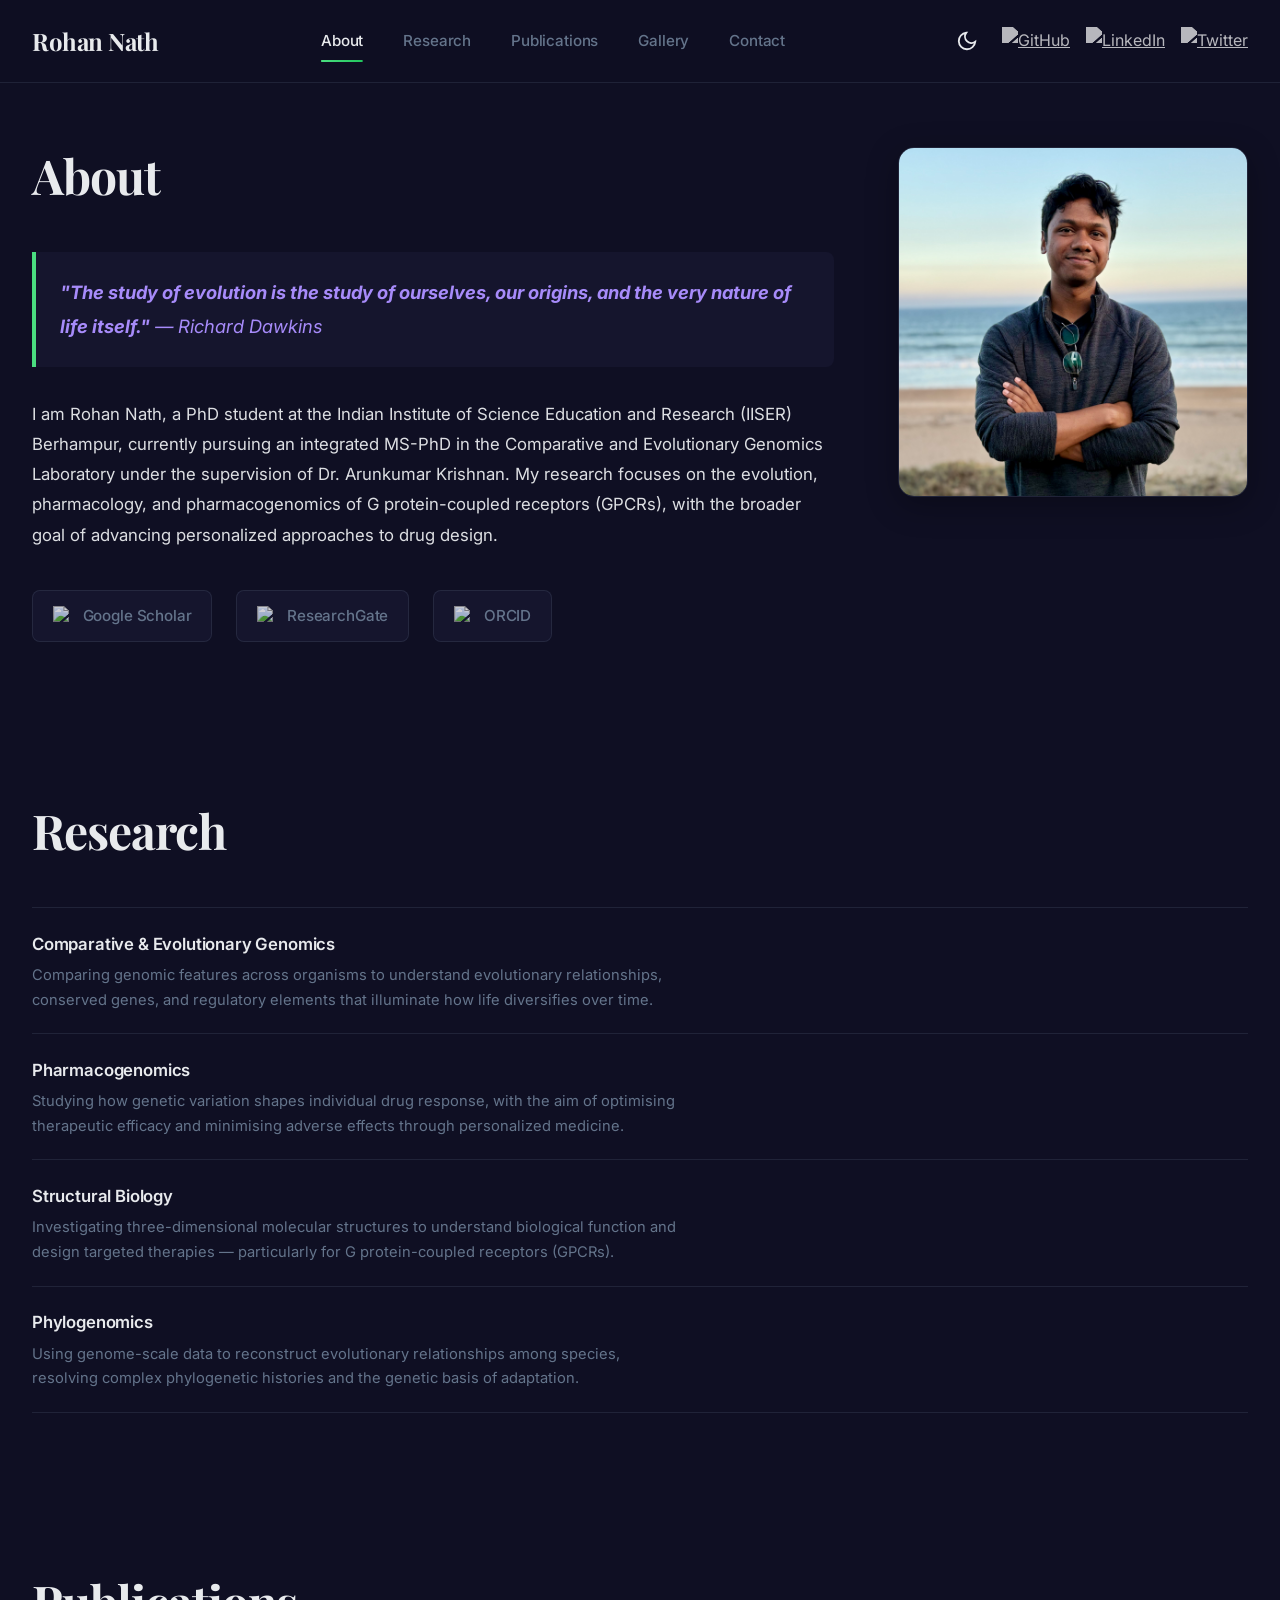
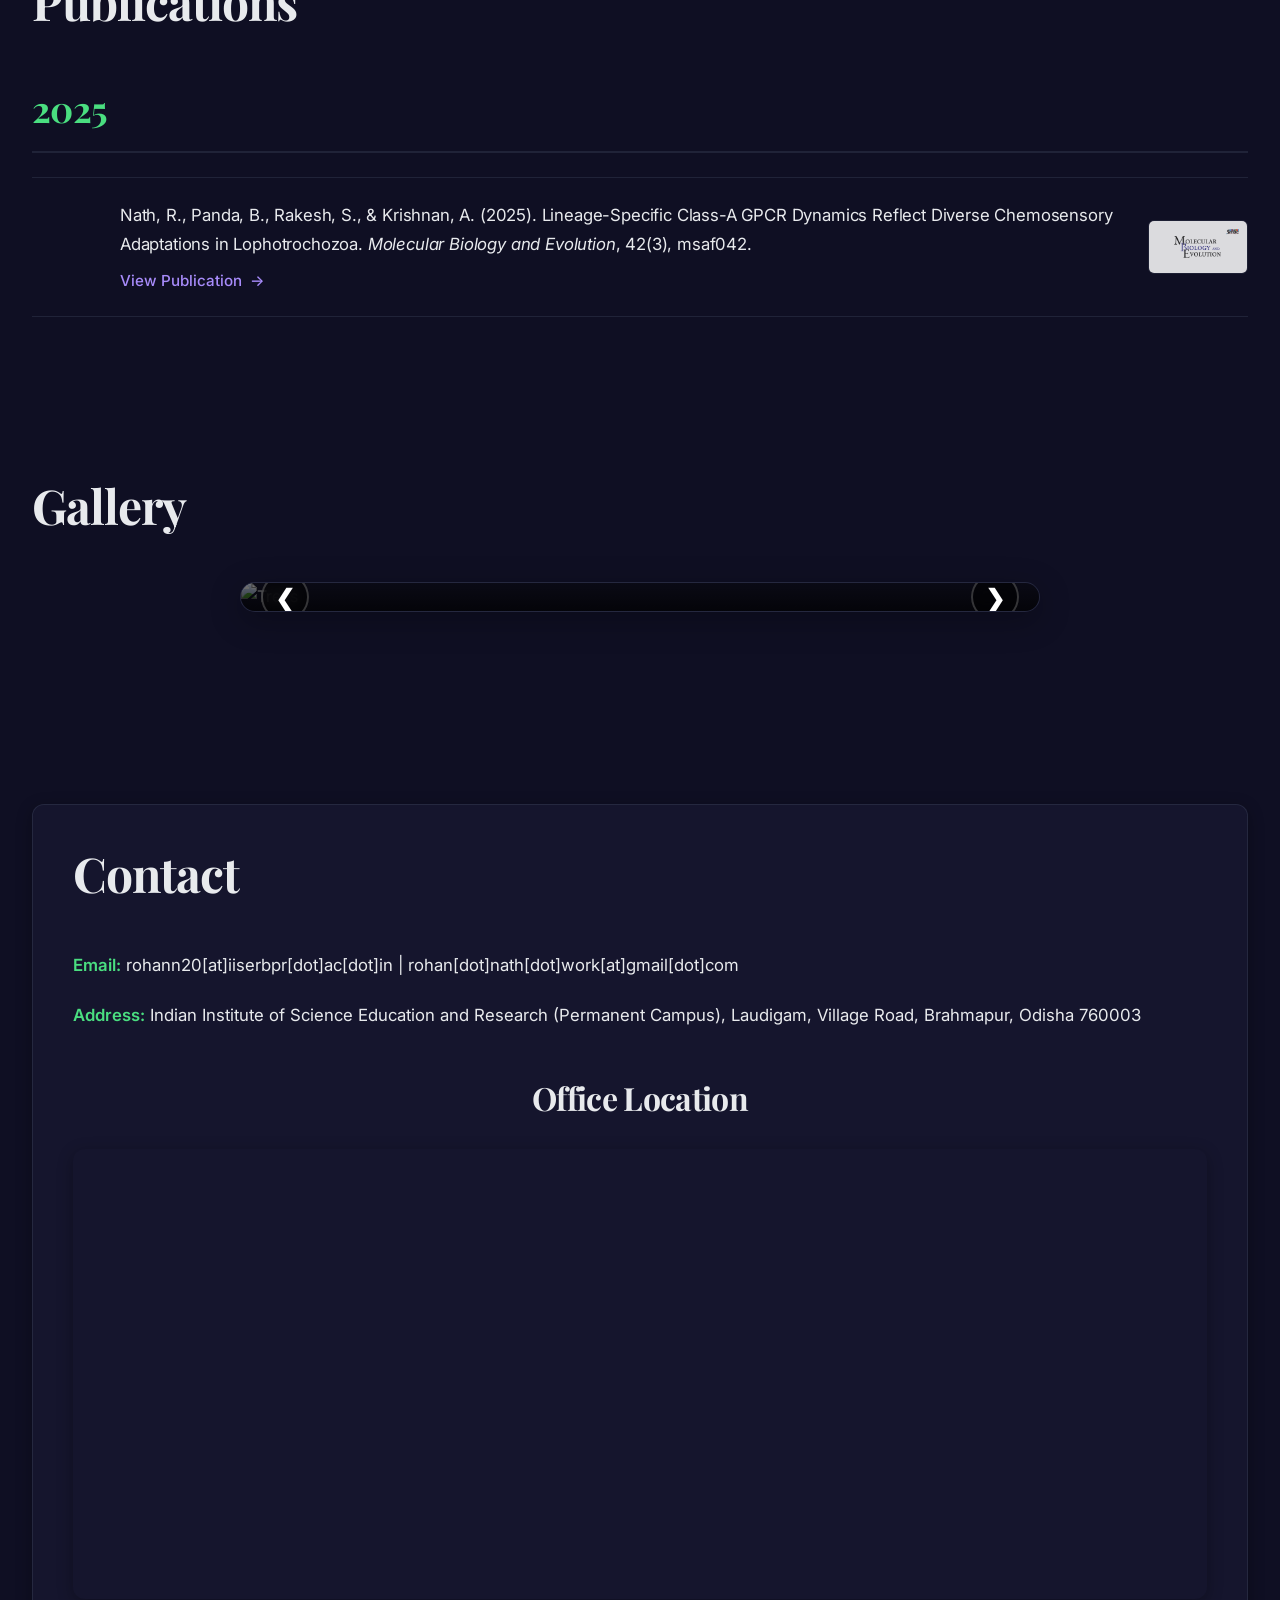
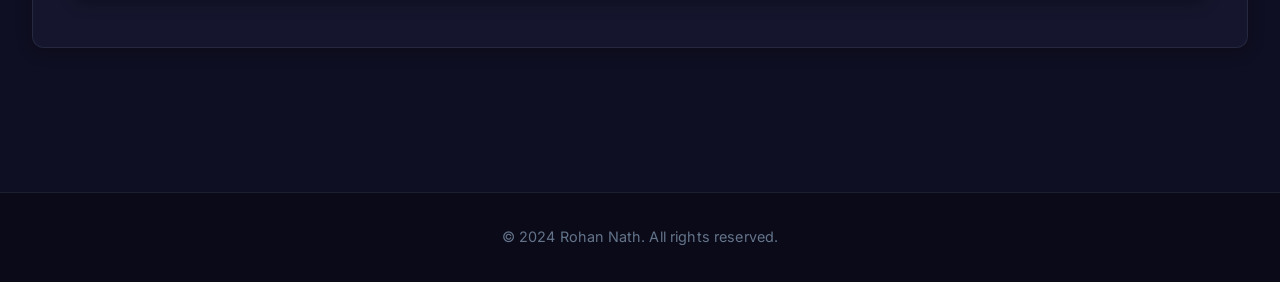
==== commit 47080d86: "Added altmetric data" ====
--- a/index.html
+++ b/index.html
@@ -1,6 +1,7 @@
 <!DOCTYPE html>
 <html lang="en">
 <head>
+  <script type='text/javascript' src='https://d1bxh8uas1mnw7.cloudfront.net/assets/embed.js'></script>
   <meta charset="UTF-8">
   <meta name="viewport" content="width=device-width, initial-scale=1.0">
   <title>Rohan Nath | Portfolio</title>
@@ -604,6 +605,15 @@
 
     .pub-list-item:hover::before {
       transform: translateY(-50%) scaleY(1);
+    }
+
+    .altmetric-embed {
+      flex-shrink: 0;
+      align-self: center;
+      width: 64px;
+      display: flex;
+      align-items: center;
+      justify-content: center;
     }
 
     .pub-body {
@@ -1166,6 +1176,12 @@
         <h2 class="year-title">2025</h2>
         <div class="pub-list">
           <div class="pub-list-item">
+            <div class="altmetric-embed"
+                 data-badge-type="donut"
+                 data-doi="10.1093/molbev/msaf042"
+                 data-badge-popover="right"
+                 data-hide-no-mentions="true">
+            </div>
             <div class="pub-body">
               <p class="pub-citation">
                 Nath, R., Panda, B., Rakesh, S., &amp; Krishnan, A. (2025). Lineage-Specific Class-A GPCR Dynamics Reflect Diverse Chemosensory Adaptations in Lophotrochozoa. <em>Molecular Biology and Evolution</em>, 42(3), msaf042.
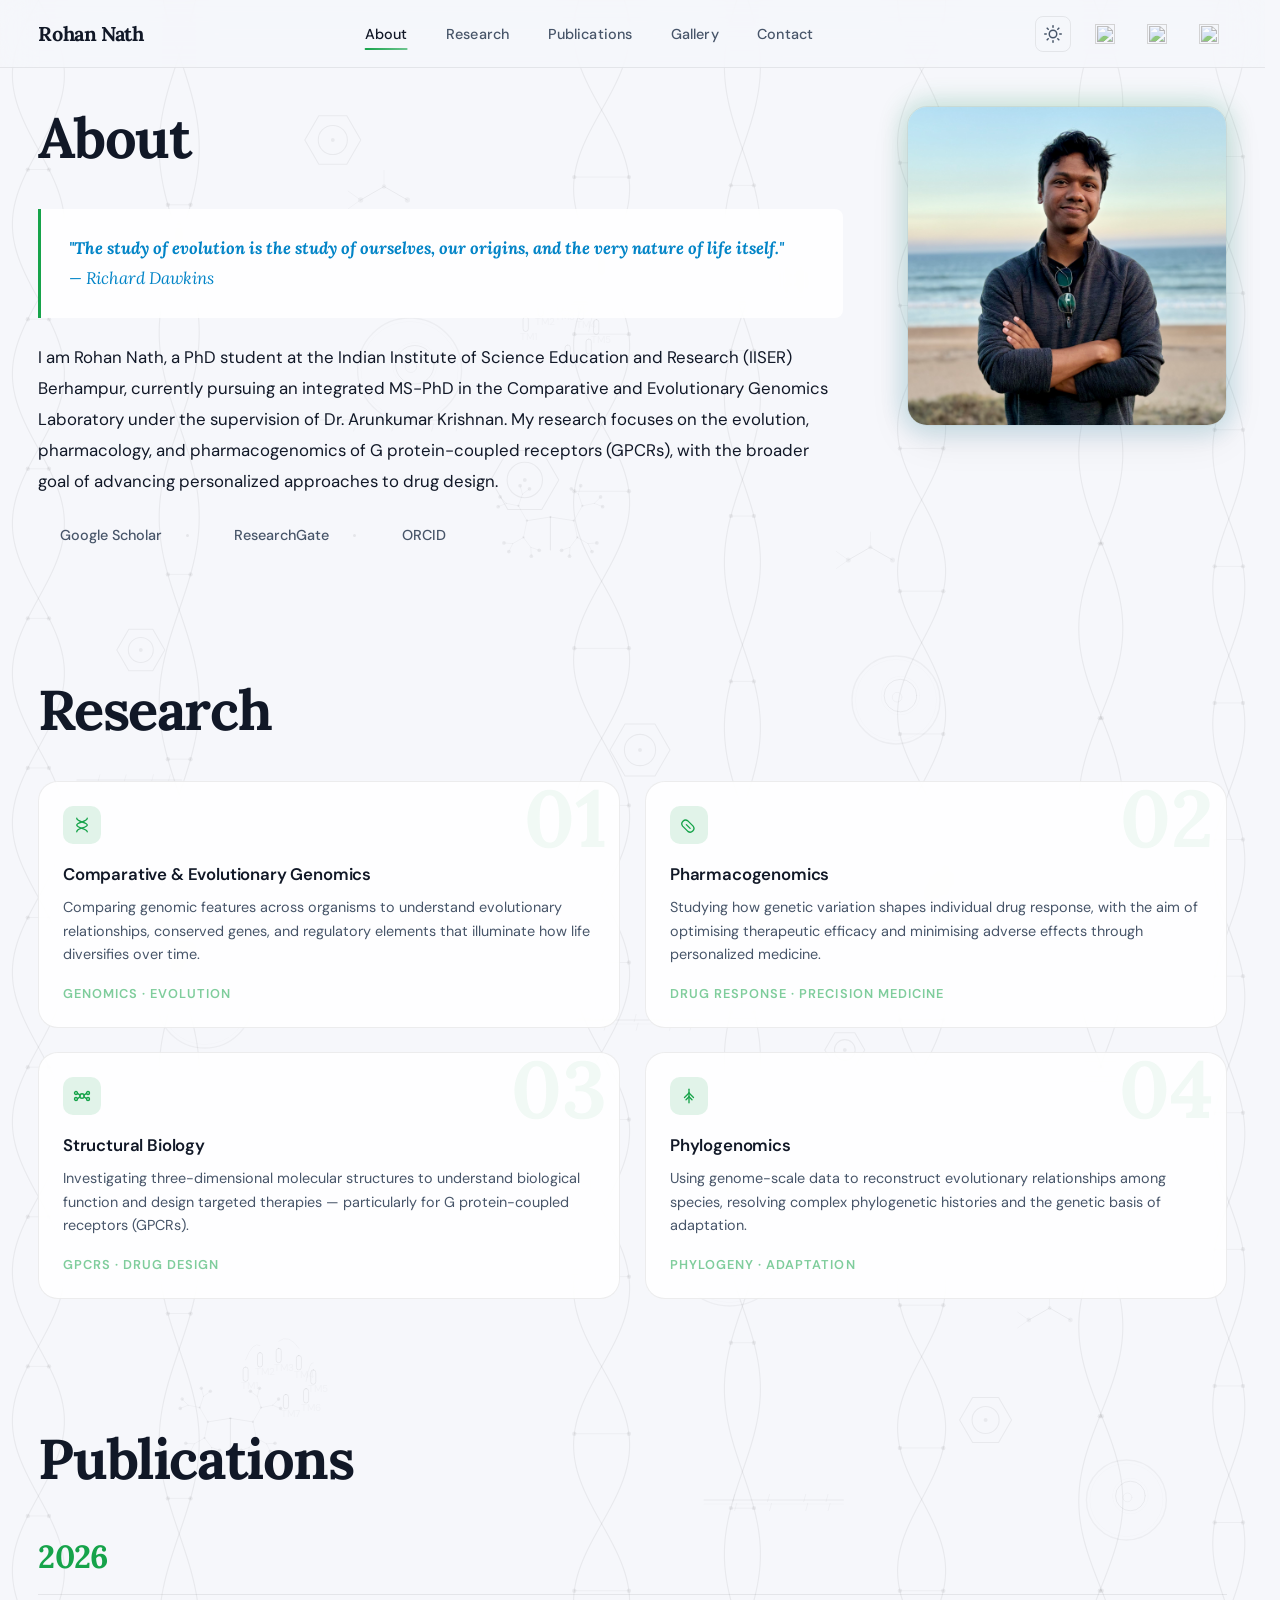
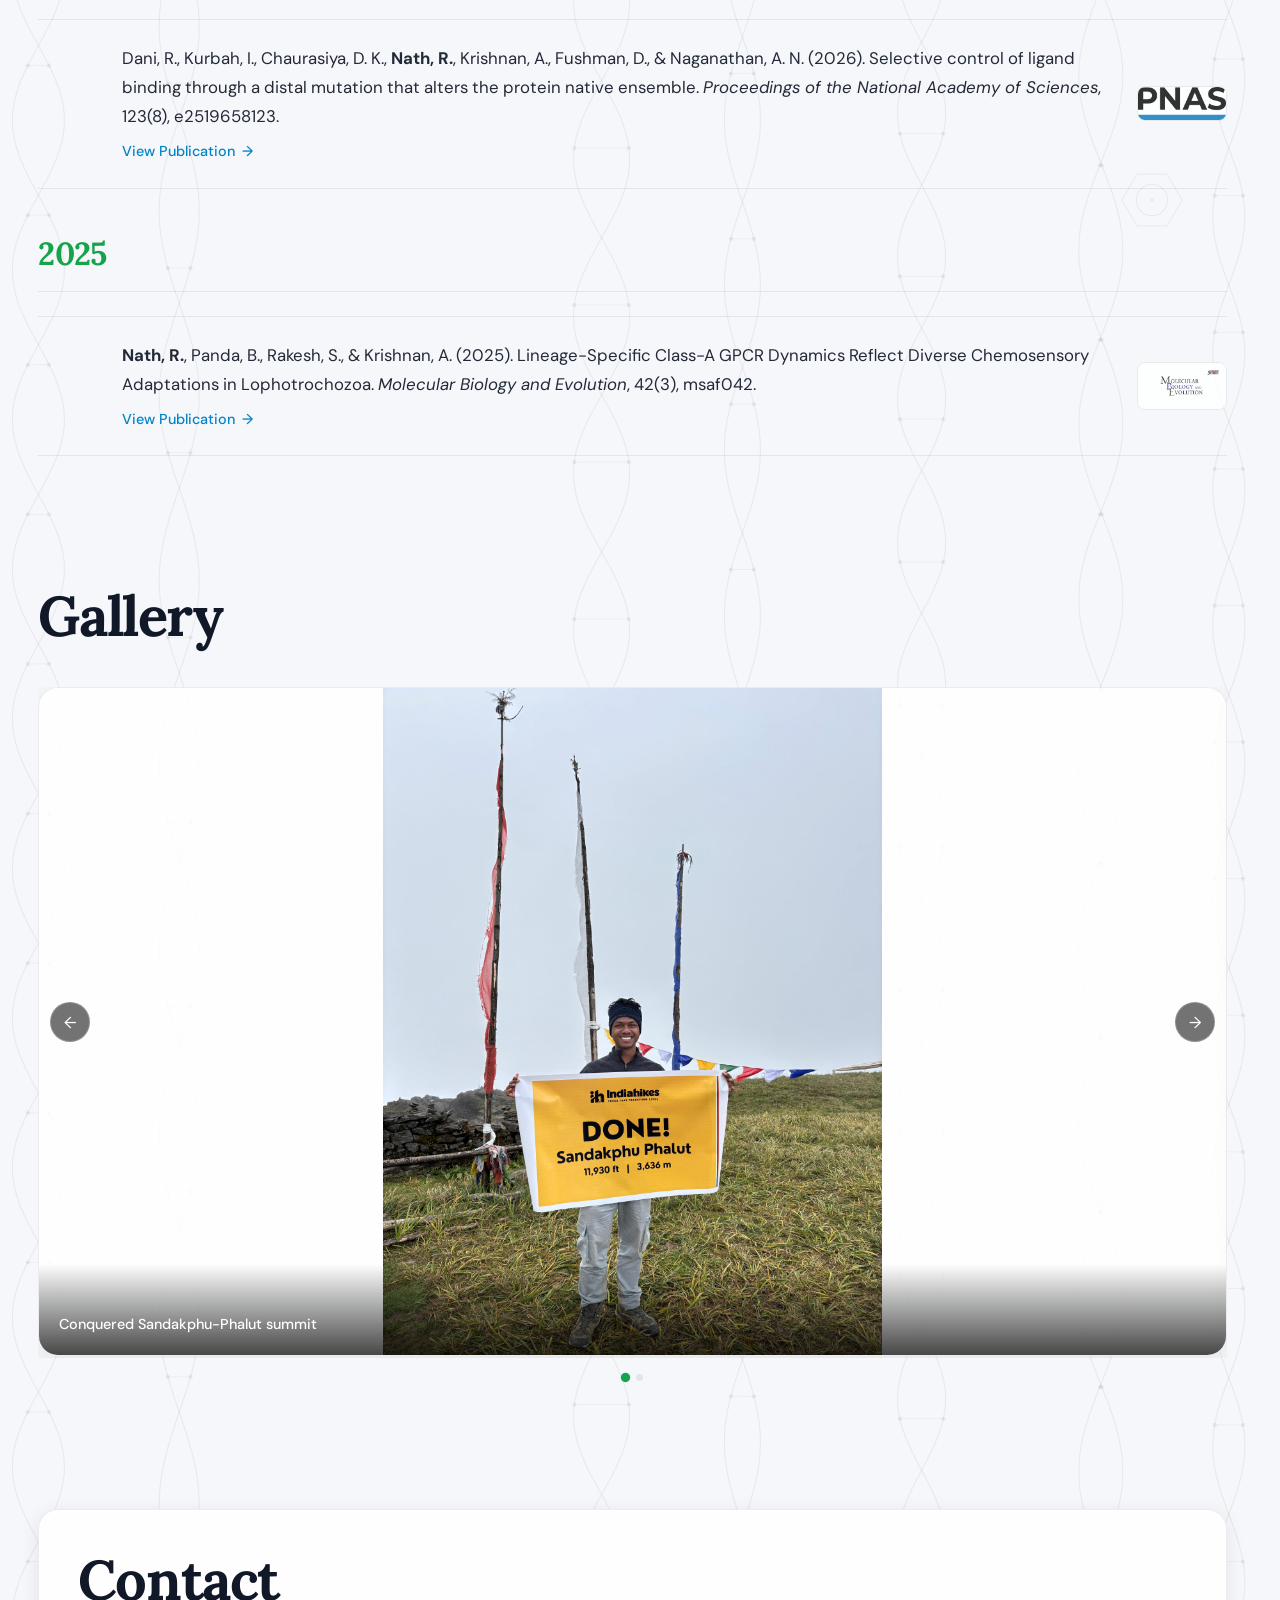
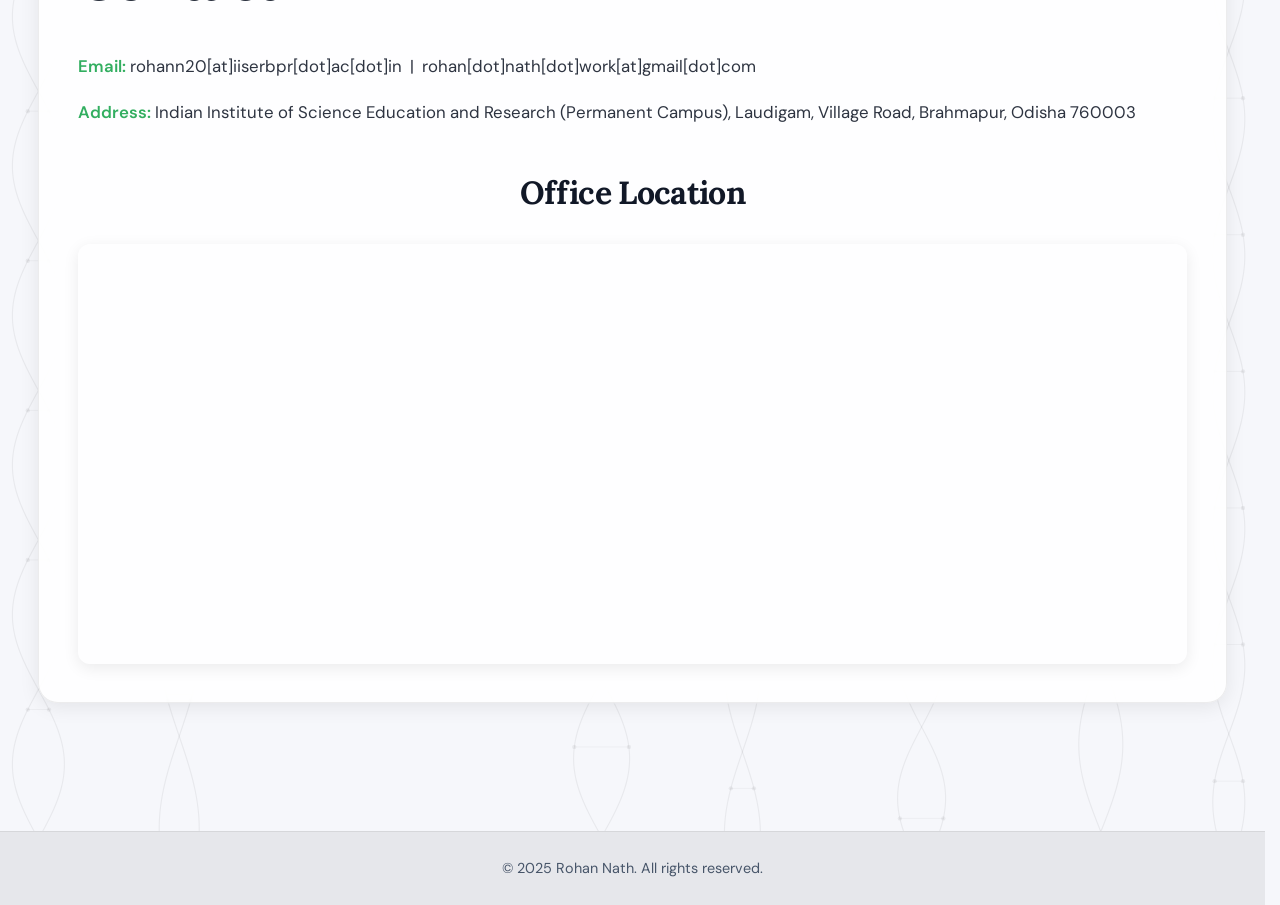
==== commit 6b8c937c: "Updated publication section and aesthetics" ====
--- a/index.html
+++ b/index.html
@@ -1,1181 +1,1152 @@
 <!DOCTYPE html>
-<html lang="en">
+<html lang="en" data-theme="dark">
 <head>
   <script type='text/javascript' src='https://d1bxh8uas1mnw7.cloudfront.net/assets/embed.js'></script>
   <meta charset="UTF-8">
   <meta name="viewport" content="width=device-width, initial-scale=1.0">
+  <meta name="color-scheme" content="dark light">
   <title>Rohan Nath | Portfolio</title>
   <meta name="description" content="Portfolio of Rohan Nath, a researcher in evolution, pharmacology, and pharmacogenomics of G Protein-Coupled Receptors (GPCRs).">
   <meta name="keywords" content="Rohan Nath, GPCRs, pharmacology, pharmacogenomics, evolutionary biology, IISER, research">
-  <link href="https://fonts.googleapis.com/css2?family=Inter:wght@300;400;500;600;700&family=Playfair+Display:wght@600;700;800&display=swap" rel="stylesheet">
+
+  <!--
+    MODERN TECHNIQUES USED:
+    ─ CSS @layer for cascade organisation
+    ─ CSS clamp() fluid typography (no media-query font hacks)
+    ─ CSS scroll-driven animations (reading progress bar, section reveals)
+    ─ @starting-style for mobile nav entrance
+    ─ View Transitions API for theme toggle
+    ─ prefers-reduced-motion throughout
+    ─ text-wrap: balance on headings
+    ─ IntersectionObserver reveal fallback for older browsers
+    ─ CSS :has() for interactive card states
+    ─ scroll-margin-top on every section
+    ─ contain: layout style on card grid items
+    ─ Back-to-top button with scroll-driven visibility
+    ─ CSS logical properties (margin-inline, padding-block)
+  -->
+
+  <link rel="preconnect" href="https://fonts.googleapis.com">
+  <link rel="preconnect" href="https://fonts.gstatic.com" crossorigin>
+  <link href="https://fonts.googleapis.com/css2?family=DM+Sans:ital,opsz,wght@0,9..40,300;0,9..40,400;0,9..40,500;0,9..40,600;1,9..40,400&family=Lora:ital,wght@0,600;0,700;1,400&display=swap" rel="stylesheet">
+
   <style>
-    /* Reset and Base Styles */
-    :root {
-      --bg-dark: #0f0f23;
-      --bg-light: #fafbfc;
-      --text-dark: #e8eaed;
-      --text-light: #1a1a1a;
-      --accent-dark: #4ade80;
-      --accent-light: #16a34a;
-      --secondary-dark: #64748b;
-      --secondary-light: #475569;
-      --header-bg-dark: rgba(15, 15, 35, 0.95);
-      --header-bg-light: rgba(255, 255, 255, 0.95);
-      --footer-bg-dark: #0a0a18;
-      --footer-bg-light: #f1f3f5;
-      --card-bg-dark: rgba(30, 30, 60, 0.4);
-      --card-bg-light: rgba(255, 255, 255, 0.9);
-      --border-dark: rgba(100, 116, 139, 0.2);
-      --border-light: rgba(0, 0, 0, 0.08);
-      --shadow-dark: rgba(0, 0, 0, 0.3);
-      --shadow-light: rgba(0, 0, 0, 0.08);
-    }
-
-    * {
-      margin: 0;
-      padding: 0;
-      box-sizing: border-box;
-    }
-
-    html {
-      scroll-behavior: smooth;
-      font-size: 16px;
-    }
-
-    body {
-      background-color: var(--bg-dark);
-      color: var(--text-dark);
-      font-family: 'Inter', -apple-system, BlinkMacSystemFont, sans-serif;
-      line-height: 1.7;
-      font-weight: 400;
-      display: flex;
-      flex-direction: column;
-      min-height: 100vh;
-      transition: background-color 0.4s cubic-bezier(0.4, 0, 0.2, 1), 
-                  color 0.4s cubic-bezier(0.4, 0, 0.2, 1);
-      -webkit-font-smoothing: antialiased;
-      -moz-osx-font-smoothing: grayscale;
-    }
-
-    body.light-mode {
-      background-color: var(--bg-light);
-      color: var(--text-light);
-    }
-
-    /* Bio background canvas — light mode only */
+    /* ═══════════════════════════════════════════════
+       @layer cascade — base → tokens → layout → components → utilities
+    ═══════════════════════════════════════════════ */
+    @layer base, tokens, layout, components, utilities;
+
+    /* ── tokens ── */
+    @layer tokens {
+      :root {
+        /* palette */
+        --green-400: #4ade80;
+        --green-600: #16a34a;
+        --green-900: #14532d;
+        --violet-300: #c4b5fd;
+        --violet-400: #a78bfa;
+        --sky-500: #0ea5e9;
+        --sky-600: #0284c7;
+
+        /* semantic — dark default */
+        --bg:          #0c0c1e;
+        --surface:     rgba(22, 22, 48, 0.55);
+        --surface-2:   rgba(30, 30, 60, 0.65);
+        --border:      rgba(100, 116, 139, 0.18);
+        --text:        #e2e8f0;
+        --text-muted:  #64748b;
+        --accent:      var(--green-400);
+        --accent-2:    var(--violet-400);
+        --shadow:      rgba(0, 0, 0, 0.4);
+
+        /* spacing scale — fluid */
+        --space-xs: clamp(0.5rem, 1vw, 0.75rem);
+        --space-sm: clamp(0.75rem, 1.5vw, 1rem);
+        --space-md: clamp(1rem, 2vw, 1.5rem);
+        --space-lg: clamp(1.5rem, 3vw, 2.5rem);
+        --space-xl: clamp(2.5rem, 5vw, 5rem);
+
+        /* typography — fluid */
+        --text-xs:   clamp(0.7rem,  1vw,  0.8rem);
+        --text-sm:   clamp(0.82rem, 1.2vw, 0.9rem);
+        --text-base: clamp(0.95rem, 1.5vw, 1.05rem);
+        --text-lg:   clamp(1.1rem,  2vw,  1.25rem);
+        --text-xl:   clamp(1.5rem,  3vw,  2rem);
+        --text-2xl:  clamp(2rem,    4vw,  2.75rem);
+        --text-3xl:  clamp(2.5rem,  5vw,  3.5rem);
+
+        /* motion */
+        --ease-spring: cubic-bezier(0.34, 1.56, 0.64, 1);
+        --ease-out:    cubic-bezier(0.22, 1, 0.36, 1);
+        --dur-fast: 180ms;
+        --dur-mid:  320ms;
+        --dur-slow: 500ms;
+
+        /* radius */
+        --r-sm:  8px;
+        --r-md:  12px;
+        --r-lg:  20px;
+
+        /* header */
+        --header-h: 68px;
+      }
+
+      [data-theme="light"] {
+        --bg:         #f6f7fb;
+        --surface:    rgba(255, 255, 255, 0.85);
+        --surface-2:  rgba(255, 255, 255, 0.95);
+        --border:     rgba(0, 0, 0, 0.07);
+        --text:       #111827;
+        --text-muted: #475569;
+        --accent:     var(--green-600);
+        --accent-2:   var(--sky-600);
+        --shadow:     rgba(0, 0, 0, 0.08);
+      }
+    }
+
+    /* ── base ── */
+    @layer base {
+      *, *::before, *::after { box-sizing: border-box; margin: 0; padding: 0; }
+
+      html {
+        scroll-behavior: smooth;
+        scrollbar-gutter: stable;
+        -webkit-text-size-adjust: 100%;
+      }
+
+      body {
+        background-color: var(--bg);
+        color: var(--text);
+        font-family: 'DM Sans', system-ui, sans-serif;
+        font-size: var(--text-base);
+        line-height: 1.7;
+        min-height: 100dvh;
+        display: flex;
+        flex-direction: column;
+        transition:
+          background-color var(--dur-slow) var(--ease-out),
+          color var(--dur-slow) var(--ease-out);
+        -webkit-font-smoothing: antialiased;
+        overflow-x: clip;
+      }
+
+      img { max-width: 100%; display: block; }
+      a   { color: inherit; }
+      button { font-family: inherit; cursor: pointer; }
+
+      /* section scroll offset so sticky header doesn't overlap */
+      section { scroll-margin-top: calc(var(--header-h) + 1rem); }
+
+      /* Focus visible — visible, not distracting */
+      :focus-visible {
+        outline: 2px solid var(--accent);
+        outline-offset: 3px;
+        border-radius: 4px;
+      }
+
+      /* prefers-reduced-motion — disable all animations */
+      @media (prefers-reduced-motion: reduce) {
+        *, *::before, *::after {
+          animation-duration: 0.001ms !important;
+          animation-iteration-count: 1 !important;
+          transition-duration: 0.001ms !important;
+        }
+        html { scroll-behavior: auto; }
+      }
+    }
+
+    /* ── layout ── */
+    @layer layout {
+      .page-wrap {
+        flex: 1;
+        max-width: 1320px;
+        margin-inline: auto;
+        padding-inline: var(--space-lg);
+        width: 100%;
+      }
+
+      .section-inner {
+        padding-block: var(--space-xl);
+      }
+
+      /* first section gets less top padding */
+      .section-inner:first-of-type { padding-top: var(--space-lg); }
+    }
+
+    /* ═══════════════════════════════════════════════
+       READING PROGRESS BAR — pure CSS scroll-driven
+    ═══════════════════════════════════════════════ */
+    @supports (animation-timeline: scroll()) {
+      @keyframes progress-grow {
+        from { transform: scaleX(0); }
+        to   { transform: scaleX(1); }
+      }
+
+      .progress-bar {
+        position: fixed;
+        top: 0; left: 0;
+        width: 100%; height: 3px;
+        background: linear-gradient(90deg, var(--accent), var(--accent-2));
+        transform-origin: left;
+        transform: scaleX(0);
+        z-index: 9999;
+        animation: progress-grow linear;
+        animation-timeline: scroll(root block);
+      }
+    }
+
+    /* JS fallback for browsers without scroll-driven */
+    .progress-bar:not([data-css-driven]) {
+      position: fixed;
+      top: 0; left: 0;
+      width: var(--progress, 0%);
+      height: 3px;
+      background: linear-gradient(90deg, var(--accent), var(--accent-2));
+      z-index: 9999;
+      transition: width 50ms linear;
+    }
+
+    /* ── BIO CANVAS (light mode background) ── */
     #bio-canvas {
       display: none;
       position: fixed;
-      top: 0;
-      left: 0;
-      width: 100%;
-      height: 100%;
+      inset: 0;
       pointer-events: none;
       z-index: 0;
       opacity: 0;
-      transition: opacity 0.4s ease;
-    }
-
-    body.light-mode #bio-canvas {
-      display: block;
-      opacity: 1;
-    }
-
-    .header, main, .footer {
-      position: relative;
-      z-index: 1;
-    }
-
-    /* Header */
-    .header {
-      background: var(--header-bg-dark);
-      padding: 1.25rem 2rem;
-      position: sticky;
-      top: 0;
-      z-index: 1000;
-      border-bottom: 1px solid var(--border-dark);
-      backdrop-filter: blur(12px);
-      -webkit-backdrop-filter: blur(12px);
-    }
-
-    body.light-mode .header {
-      background: var(--header-bg-light);
-      border-bottom: 1px solid var(--border-light);
-      box-shadow: 0 1px 3px var(--shadow-light);
-    }
-
-    .logo-text {
-      font-size: 1.5rem;
-      font-weight: 700;
-      color: var(--text-dark);
-      letter-spacing: -0.02em;
-      transition: all 0.3s cubic-bezier(0.4, 0, 0.2, 1);
-      font-family: 'Playfair Display', serif;
-    }
-
-    body.light-mode .logo-text {
-      color: var(--text-light);
-    }
-
-    .logo a {
-      text-decoration: none;
-    }
-
-    .logo-text:hover {
-      color: var(--accent-dark);
-      transform: translateY(-1px);
-    }
-
-    body.light-mode .logo-text:hover {
-      color: var(--accent-light);
-    }
-
-    .nav-container {
-      max-width: 1280px;
-      margin: 0 auto;
-      display: flex;
-      align-items: center;
-      justify-content: space-between;
-      flex-wrap: wrap;
-    }
-
-    .nav-menu {
-      display: flex;
-      gap: 2.5rem;
-      align-items: center;
-    }
-
-    .nav-link {
-      color: var(--secondary-dark);
-      text-decoration: none;
-      font-size: 0.95rem;
-      font-weight: 500;
-      position: relative;
-      transition: color 0.3s cubic-bezier(0.4, 0, 0.2, 1);
-      padding: 0.5rem 0;
-      letter-spacing: -0.01em;
-    }
-
-    body.light-mode .nav-link {
-      color: var(--secondary-light);
-    }
-
-    .nav-link::after {
-      content: '';
-      position: absolute;
-      width: 0;
-      height: 2px;
-      bottom: 0;
-      left: 50%;
-      transform: translateX(-50%);
-      background: linear-gradient(90deg, var(--accent-dark), #22c55e);
-      transition: width 0.3s cubic-bezier(0.4, 0, 0.2, 1);
-      border-radius: 2px;
-    }
-
-    body.light-mode .nav-link::after {
-      background: linear-gradient(90deg, var(--accent-light), #15803d);
-    }
-
-    .nav-link:hover, .nav-link.active {
-      color: var(--text-dark);
-    }
-
-    body.light-mode .nav-link:hover, body.light-mode .nav-link.active {
-      color: var(--text-light);
-    }
-
-    .nav-link:hover::after, .nav-link.active::after {
-      width: 100%;
-    }
-
-    .hamburger-menu {
-      display: none;
-      flex-direction: column;
-      gap: 5px;
-      cursor: pointer;
-      z-index: 1001;
-    }
-
-    .hamburger-menu span {
-      width: 25px;
-      height: 2px;
-      background-color: var(--text-dark);
-      transition: all 0.3s cubic-bezier(0.4, 0, 0.2, 1);
-      border-radius: 2px;
-    }
-
-    body.light-mode .hamburger-menu span {
-      background-color: var(--text-light);
-    }
-
-    .hamburger-menu.open span:nth-child(1) {
-      transform: rotate(45deg) translate(5px, 5px);
-    }
-
-    .hamburger-menu.open span:nth-child(2) {
-      opacity: 0;
-    }
-
-    .hamburger-menu.open span:nth-child(3) {
-      transform: rotate(-45deg) translate(7px, -7px);
-    }
-
-    .social-media {
-      display: flex;
-      gap: 1rem;
-      align-items: center;
-    }
-
-    .social-img {
-      width: 24px;
-      height: 24px;
-      filter: brightness(0) invert(1);
-      transition: all 0.3s cubic-bezier(0.4, 0, 0.2, 1);
-      opacity: 0.7;
-    }
-
-    body.light-mode .social-img {
-      filter: none;
-      opacity: 0.6;
-    }
-
-    .social-icon:hover .social-img {
-      transform: translateY(-2px);
-      opacity: 1;
-      filter: brightness(0) invert(1) drop-shadow(0 0 8px var(--accent-dark));
-    }
-
-    body.light-mode .social-icon:hover .social-img {
-      filter: drop-shadow(0 0 8px var(--accent-light));
-    }
-
-    /* Theme Toggle */
-    .theme-toggle {
-      background: none;
-      border: none;
-      cursor: pointer;
-      padding: 0.5rem;
-      display: flex;
-      align-items: center;
-      justify-content: center;
-      border-radius: 8px;
-      transition: background-color 0.3s ease;
-    }
-
-    .theme-toggle:hover {
-      background-color: var(--card-bg-dark);
-    }
-
-    body.light-mode .theme-toggle:hover {
-      background-color: var(--card-bg-light);
-    }
-
-    .theme-icon {
-      width: 22px;
-      height: 22px;
-      transition: transform 0.5s cubic-bezier(0.4, 0, 0.2, 1), opacity 0.5s ease;
-    }
-
-    .theme-icon.sun {
-      opacity: 0;
-      transform: rotate(-90deg);
-      position: absolute;
-    }
-
-    body.light-mode .theme-icon.sun {
-      opacity: 1;
-      transform: rotate(0);
-    }
-
-    body.light-mode .theme-icon.moon {
-      opacity: 0;
-      transform: rotate(90deg);
-    }
-
-    /* Main Section */
-    main {
-      flex: 1;
-      max-width: 1280px;
-      margin: 0 auto;
-      padding: 0 2rem;
-      width: 100%;
-    }
-
-    .section {
-      padding: 5rem 0;
-    }
-
-    .section:first-child {
-      padding-top: 4rem;
-    }
-
-    .section-box {
-      background: transparent;
-      padding: 0;
-      border-radius: 12px;
-    }
-
-    .section-title {
-      font-family: 'Playfair Display', serif;
-      font-size: 3rem;
-      font-weight: 700;
-      color: var(--text-dark);
-      margin-bottom: 3rem;
-      letter-spacing: -0.02em;
-      line-height: 1.2;
-    }
-
-    body.light-mode .section-title {
-      color: var(--text-light);
-    }
-
-    /* About Section */
-    .about-box {
-      display: grid;
-      grid-template-columns: 1fr 350px;
-      gap: 4rem;
-      align-items: start;
-    }
-
-    .about-info {
-      order: 1;
-    }
-
-    .about-quote {
-      font-style: italic;
-      color: #a78bfa;
-      font-size: 1.15rem;
-      margin: 2rem 0;
-      padding: 1.5rem;
-      border-left: 4px solid var(--accent-dark);
-      background: var(--card-bg-dark);
-      border-radius: 0 8px 8px 0;
-      line-height: 1.8;
-      font-weight: 400;
-    }
-
-    body.light-mode .about-quote {
-      color: #0284c7;
-      border-left: 4px solid var(--accent-light);
-      background: var(--card-bg-light);
-      box-shadow: 0 2px 8px var(--shadow-light);
-    }
-
-    .about-text {
-      font-size: 1.05rem;
-      color: var(--text-dark);
-      margin-bottom: 1.5rem;
-      font-weight: 400;
-      line-height: 1.8;
-      opacity: 0.95;
-    }
-
-    body.light-mode .about-text {
-      color: var(--text-light);
-      opacity: 0.9;
-    }
-
-    .about-links {
-      display: flex;
-      flex-wrap: wrap;
-      gap: 1.5rem;
-      margin-top: 2.5rem;
-    }
-
-    .link-item-link {
-      display: flex;
-      align-items: center;
-      text-decoration: none;
-      color: var(--secondary-dark);
-      font-weight: 500;
-      transition: all 0.3s cubic-bezier(0.4, 0, 0.2, 1);
-      padding: 0.75rem 1.25rem;
-      background: var(--card-bg-dark);
-      border-radius: 8px;
-      border: 1px solid var(--border-dark);
-    }
-
-    body.light-mode .link-item-link {
-      color: var(--secondary-light);
-      background: var(--card-bg-light);
-      border: 1px solid var(--border-light);
-      box-shadow: 0 1px 3px var(--shadow-light);
-    }
-
-    .link-item-link:hover {
-      color: var(--accent-dark);
-      transform: translateY(-2px);
-      box-shadow: 0 4px 12px var(--shadow-dark);
-      border-color: var(--accent-dark);
-    }
-
-    body.light-mode .link-item-link:hover {
-      color: var(--accent-light);
-      box-shadow: 0 4px 12px rgba(22, 163, 74, 0.15);
-      border-color: var(--accent-light);
-    }
-
-    .link-icon {
-      width: 20px;
-      height: 20px;
-      margin-right: 0.6rem;
-      opacity: 0.8;
-    }
-
-    .link-text {
-      font-size: 0.95rem;
-      letter-spacing: -0.01em;
-    }
-
-    .portfolio-info {
-      order: 2;
-      display: flex;
-      justify-content: center;
-      align-items: start;
-    }
-
-    .portfolio-picture {
-      width: 100%;
-      max-width: 350px;
-      height: 350px;
-      object-fit: cover;
-      border-radius: 16px;
-      transition: transform 0.4s cubic-bezier(0.4, 0, 0.2, 1);
-      box-shadow: 0 8px 32px var(--shadow-dark);
-      border: 1px solid var(--border-dark);
-    }
-
-    body.light-mode .portfolio-picture {
-      box-shadow: 0 8px 32px var(--shadow-light);
-      border: 1px solid var(--border-light);
-    }
-
-    .portfolio-picture:hover {
-      transform: scale(1.02) translateY(-4px);
-      box-shadow: 0 12px 48px var(--shadow-dark);
-    }
-
-    body.light-mode .portfolio-picture:hover {
-      box-shadow: 0 12px 48px rgba(0, 0, 0, 0.12);
-    }
-
-    /* ─── Research Section — List Style ─── */
-    .research-list {
-      display: flex;
-      flex-direction: column;
-      margin-top: 0.5rem;
-    }
-
-    .research-list-item {
-      padding: 1.35rem 0;
-      border-bottom: 1px solid var(--border-dark);
-      transition: all 0.25s ease;
-      position: relative;
-    }
-
-    body.light-mode .research-list-item {
-      border-bottom: 1px solid var(--border-light);
-    }
-
-    .research-list-item:first-child {
-      border-top: 1px solid var(--border-dark);
-    }
-
-    body.light-mode .research-list-item:first-child {
-      border-top: 1px solid var(--border-light);
-    }
-
-    .research-list-item:hover {
-      padding-left: 0.75rem;
-    }
-
-    .research-list-item::before {
-      content: '';
-      position: absolute;
-      left: 0;
-      top: 50%;
-      transform: translateY(-50%) scaleY(0);
-      width: 3px;
-      height: 60%;
-      background: linear-gradient(180deg, var(--accent-dark), #22c55e);
-      border-radius: 2px;
-      transition: transform 0.25s ease;
-    }
-
-    body.light-mode .research-list-item::before {
-      background: linear-gradient(180deg, var(--accent-light), #15803d);
-    }
-
-    .research-list-item:hover::before {
-      transform: translateY(-50%) scaleY(1);
-    }
-
-    .research-list-title {
-      font-size: 1.05rem;
-      font-weight: 600;
-      color: var(--text-dark);
-      letter-spacing: -0.01em;
-      margin-bottom: 0.3rem;
-      transition: color 0.25s ease;
-    }
-
-    body.light-mode .research-list-title {
-      color: var(--text-light);
-    }
-
-    .research-list-item:hover .research-list-title {
-      color: var(--accent-dark);
-    }
-
-    body.light-mode .research-list-item:hover .research-list-title {
-      color: var(--accent-light);
-    }
-
-    .research-list-desc {
-      font-size: 0.92rem;
-      color: var(--secondary-dark);
-      line-height: 1.65;
-      max-width: 72ch;
-    }
-
-    body.light-mode .research-list-desc {
-      color: var(--secondary-light);
-    }
-
-    /* ─── Publications Section — List Style ─── */
-    .year-title {
-      font-family: 'Playfair Display', serif;
-      font-size: 2.25rem;
-      font-weight: 700;
-      color: var(--accent-dark);
-      margin: 3rem 0 1.5rem;
-      padding-bottom: 0.75rem;
-      border-bottom: 2px solid var(--border-dark);
-      letter-spacing: -0.02em;
-    }
-
-    body.light-mode .year-title {
-      color: var(--accent-light);
-      border-bottom: 2px solid var(--border-light);
-    }
-
-    .pub-list-item {
-      display: flex;
-      align-items: flex-start;
-      gap: 1.5rem;
-      padding: 1.4rem 0;
-      border-bottom: 1px solid var(--border-dark);
-      transition: all 0.25s ease;
-      position: relative;
-    }
-
-    body.light-mode .pub-list-item {
-      border-bottom: 1px solid var(--border-light);
-    }
-
-    .pub-list-item:first-child {
-      border-top: 1px solid var(--border-dark);
-    }
-
-    body.light-mode .pub-list-item:first-child {
-      border-top: 1px solid var(--border-light);
-    }
-
-    .pub-list-item:hover {
-      padding-left: 0.75rem;
-    }
-
-    .pub-list-item::before {
-      content: '';
-      position: absolute;
-      left: 0;
-      top: 50%;
-      transform: translateY(-50%) scaleY(0);
-      width: 3px;
-      height: 60%;
-      background: linear-gradient(180deg, #a78bfa, #818cf8);
-      border-radius: 2px;
-      transition: transform 0.25s ease;
-    }
-
-    body.light-mode .pub-list-item::before {
-      background: linear-gradient(180deg, #0284c7, #0ea5e9);
-    }
-
-    .pub-list-item:hover::before {
-      transform: translateY(-50%) scaleY(1);
-    }
-
-    .altmetric-embed {
-      flex-shrink: 0;
-      align-self: center;
-      width: 64px;
-      display: flex;
-      align-items: center;
-      justify-content: center;
-    }
-
-    .pub-body {
-      flex: 1;
-      display: flex;
-      flex-direction: column;
-      gap: 0.5rem;
-    }
-
-    .pub-citation {
-      font-size: 1.05rem;
-      color: var(--text-dark);
-      font-weight: 400;
-      line-height: 1.75;
-      letter-spacing: -0.01em;
-    }
-
-    body.light-mode .pub-citation {
-      color: var(--text-light);
-    }
-
-    .pub-link {
-      color: #a78bfa;
-      text-decoration: none;
-      font-size: 0.95rem;
-      font-weight: 500;
-      transition: all 0.3s cubic-bezier(0.4, 0, 0.2, 1);
-      display: inline-flex;
-      align-items: center;
-      gap: 0.5rem;
-      align-self: flex-start;
-    }
-
-    body.light-mode .pub-link {
-      color: #0284c7;
-    }
-
-    .pub-link:hover {
-      color: var(--accent-dark);
-      gap: 0.75rem;
-    }
-
-    body.light-mode .pub-link:hover {
-      color: var(--accent-light);
-    }
-
-    .pub-link::after {
-      content: '→';
-      transition: transform 0.3s cubic-bezier(0.4, 0, 0.2, 1);
-    }
-
-    .pub-link:hover::after {
-      transform: translateX(4px);
-    }
-
-    .pub-thumb {
-      max-width: 100px;
-      height: auto;
-      border-radius: 6px;
-      flex-shrink: 0;
-      opacity: 0.85;
-      transition: all 0.25s ease;
-      border: 1px solid var(--border-dark);
-      align-self: center;
-    }
-
-    body.light-mode .pub-thumb {
-      border: 1px solid var(--border-light);
-      box-shadow: 0 2px 8px var(--shadow-light);
-    }
-
-    .pub-list-item:hover .pub-thumb {
-      opacity: 1;
-      transform: scale(1.05);
-    }
-
-    @media (max-width: 768px) {
+      transition: opacity var(--dur-slow) ease;
+    }
+    [data-theme="light"] #bio-canvas { display: block; opacity: 1; }
+
+    header, main, footer { position: relative; z-index: 1; }
+
+    /* ════════════════════════════════════════
+       HEADER
+    ════════════════════════════════════════ */
+    @layer components {
+      .header {
+        position: sticky;
+        top: 0;
+        height: var(--header-h);
+        z-index: 100;
+        background: color-mix(in oklch, var(--bg) 80%, transparent);
+        border-bottom: 1px solid var(--border);
+        backdrop-filter: blur(16px) saturate(180%);
+        -webkit-backdrop-filter: blur(16px) saturate(180%);
+      }
+
+      .header-inner {
+        max-width: 1320px;
+        margin-inline: auto;
+        padding-inline: var(--space-lg);
+        height: 100%;
+        display: flex;
+        align-items: center;
+        justify-content: space-between;
+        gap: var(--space-md);
+      }
+
+      /* Logo */
+      .logo a {
+        text-decoration: none;
+        display: inline-flex;
+        align-items: center;
+        gap: 0.5rem;
+      }
+      .logo-text {
+        font-family: 'Lora', serif;
+        font-size: var(--text-lg);
+        font-weight: 700;
+        color: var(--text);
+        letter-spacing: -0.02em;
+        transition: color var(--dur-fast) ease;
+      }
+      .logo-text:hover { color: var(--accent); }
+
+      /* Nav */
+      .nav-menu {
+        display: flex;
+        gap: var(--space-lg);
+        align-items: center;
+        list-style: none;
+      }
+
+      .nav-link {
+        text-decoration: none;
+        font-size: var(--text-sm);
+        font-weight: 500;
+        color: var(--text-muted);
+        padding-block: 0.4rem;
+        position: relative;
+        transition: color var(--dur-fast) ease;
+        letter-spacing: 0.01em;
+      }
+
+      /* underline grow animation */
+      .nav-link::after {
+        content: '';
+        position: absolute;
+        bottom: 0; left: 50%;
+        transform: translateX(-50%) scaleX(0);
+        width: 100%; height: 2px;
+        background: linear-gradient(90deg, var(--accent), color-mix(in srgb, var(--accent) 60%, transparent));
+        border-radius: 2px;
+        transition: transform var(--dur-mid) var(--ease-spring);
+        transform-origin: center;
+      }
+      .nav-link:hover,
+      .nav-link[aria-current="page"] { color: var(--text); }
+      .nav-link:hover::after,
+      .nav-link[aria-current="page"]::after { transform: translateX(-50%) scaleX(1); }
+
+      /* Social icons */
+      .header-actions {
+        display: flex;
+        align-items: center;
+        gap: var(--space-sm);
+      }
+
+      .social-icon {
+        display: inline-flex;
+        align-items: center;
+        justify-content: center;
+        width: 36px; height: 36px;
+        border-radius: var(--r-sm);
+        transition: background var(--dur-fast) ease, transform var(--dur-fast) var(--ease-spring);
+      }
+      .social-icon:hover {
+        background: var(--surface-2);
+        transform: translateY(-2px);
+      }
+      .social-img {
+        width: 20px; height: 20px;
+        opacity: 0.65;
+        filter: brightness(0) invert(1);
+        transition: opacity var(--dur-fast) ease, filter var(--dur-fast) ease;
+      }
+      [data-theme="light"] .social-img { filter: none; }
+      .social-icon:hover .social-img { opacity: 1; }
+
+      /* Theme toggle */
+      .theme-btn {
+        display: inline-flex;
+        align-items: center;
+        justify-content: center;
+        width: 36px; height: 36px;
+        background: none;
+        border: 1px solid var(--border);
+        border-radius: var(--r-sm);
+        color: var(--text-muted);
+        transition: border-color var(--dur-fast) ease, background var(--dur-fast) ease, transform var(--dur-mid) var(--ease-spring);
+        position: relative;
+        overflow: hidden;
+      }
+      .theme-btn:hover {
+        border-color: var(--accent);
+        background: var(--surface);
+        transform: scale(1.05);
+      }
+      .theme-btn svg {
+        position: absolute;
+        width: 18px; height: 18px;
+        transition: transform var(--dur-slow) var(--ease-spring), opacity var(--dur-mid) ease;
+      }
+      .theme-btn .icon-moon { transform: rotate(0)   scale(1);   opacity: 1; }
+      .theme-btn .icon-sun  { transform: rotate(90deg) scale(0.5); opacity: 0; }
+      [data-theme="light"] .theme-btn .icon-moon { transform: rotate(-90deg) scale(0.5); opacity: 0; }
+      [data-theme="light"] .theme-btn .icon-sun  { transform: rotate(0)    scale(1);   opacity: 1; }
+
+      /* Hamburger */
+      .hamburger {
+        display: none;
+        flex-direction: column;
+        gap: 5px;
+        background: none;
+        border: none;
+        padding: 8px;
+        border-radius: var(--r-sm);
+      }
+      .hamburger span {
+        display: block;
+        width: 22px; height: 2px;
+        background: var(--text-muted);
+        border-radius: 2px;
+        transition: transform var(--dur-mid) var(--ease-spring), opacity var(--dur-fast) ease;
+      }
+      .hamburger[aria-expanded="true"] span:nth-child(1) { transform: rotate(45deg) translate(5px,5px); }
+      .hamburger[aria-expanded="true"] span:nth-child(2) { opacity: 0; transform: scaleX(0); }
+      .hamburger[aria-expanded="true"] span:nth-child(3) { transform: rotate(-45deg) translate(5px,-5px); }
+
+      /* ════════════════════════════════════════
+         ABOUT SECTION
+      ════════════════════════════════════════ */
+      .about-grid {
+        display: grid;
+        grid-template-columns: 1fr min(320px, 35%);
+        gap: var(--space-xl);
+        align-items: start;
+      }
+
+      .section-title {
+        font-family: 'Lora', serif;
+        font-size: var(--text-3xl);
+        font-weight: 700;
+        letter-spacing: -0.025em;
+        line-height: 1.15;
+        text-wrap: balance;
+        margin-bottom: var(--space-lg);
+        color: var(--text);
+      }
+
+      .about-quote {
+        font-family: 'Lora', serif;
+        font-style: italic;
+        font-size: var(--text-base);
+        color: var(--accent-2);
+        padding: var(--space-md) var(--space-md) var(--space-md) calc(var(--space-md) + 4px);
+        border-left: 3px solid var(--accent);
+        background: var(--surface);
+        border-radius: 0 var(--r-sm) var(--r-sm) 0;
+        line-height: 1.8;
+        margin-block: var(--space-md);
+        backdrop-filter: blur(8px);
+      }
+
+      .about-text {
+        font-size: var(--text-base);
+        color: var(--text);
+        opacity: 0.88;
+        line-height: 1.85;
+        margin-bottom: var(--space-sm);
+        text-wrap: pretty;
+      }
+
+      /* About links — minimal inline style */
+      .about-links {
+        display: flex;
+        flex-wrap: wrap;
+        align-items: center;
+        gap: 0.4rem 1.5rem;
+        margin-top: var(--space-md);
+      }
+
+      .about-link {
+        display: inline-flex;
+        align-items: center;
+        gap: 0.4rem;
+        text-decoration: none;
+        font-size: var(--text-sm);
+        font-weight: 500;
+        color: var(--text-muted);
+        padding-block: 0.15rem;
+        position: relative;
+        transition: color var(--dur-fast) ease;
+      }
+      .about-link::after {
+        content: '';
+        position: absolute;
+        bottom: 0; left: 0;
+        width: 0; height: 1px;
+        background: var(--accent);
+        transition: width var(--dur-mid) var(--ease-out);
+      }
+      .about-link:hover { color: var(--accent); }
+      .about-link:hover::after { width: 100%; }
+      .about-link img { width: 15px; height: 15px; opacity: 0.7; }
+      .about-link:hover img { opacity: 1; }
+
+      .link-sep {
+        width: 3px; height: 3px;
+        border-radius: 50%;
+        background: var(--border);
+        flex-shrink: 0;
+      }
+
+      /* Photo */
+      .about-photo {
+        position: relative;
+      }
+      .about-photo::before {
+        content: '';
+        position: absolute;
+        inset: -6px;
+        border-radius: calc(var(--r-lg) + 6px);
+        background: conic-gradient(from 0deg, var(--accent), var(--accent-2), var(--accent));
+        opacity: 0.18;
+        filter: blur(12px);
+        transition: opacity var(--dur-slow) ease;
+        z-index: -1;
+      }
+      .about-photo:hover::before { opacity: 0.35; }
+
+      .portrait {
+        width: 100%;
+        aspect-ratio: 1;
+        object-fit: cover;
+        border-radius: var(--r-lg);
+        border: 1px solid var(--border);
+        box-shadow: 0 12px 40px var(--shadow);
+        transition: transform var(--dur-slow) var(--ease-out);
+      }
+      .about-photo:hover .portrait {
+        transform: scale(1.02) translateY(-4px);
+      }
+
+      /* ════════════════════════════════════════
+         RESEARCH — bento cards
+      ════════════════════════════════════════ */
+      .research-grid {
+        display: grid;
+        grid-template-columns: repeat(2, 1fr);
+        gap: var(--space-md);
+      }
+
+      .r-card {
+        position: relative;
+        padding: var(--space-md) var(--space-md) calc(var(--space-md) * 0.85);
+        border: 1px solid var(--border);
+        border-radius: var(--r-lg);
+        background: var(--surface);
+        backdrop-filter: blur(12px);
+        overflow: hidden;
+        contain: layout style;
+        transition:
+          border-color var(--dur-mid) ease,
+          transform var(--dur-mid) var(--ease-spring),
+          box-shadow var(--dur-mid) ease;
+      }
+
+      /* gradient shimmer on hover — pure CSS */
+      .r-card::before {
+        content: '';
+        position: absolute;
+        inset: 0;
+        background: radial-gradient(600px circle at var(--mx,50%) var(--my,50%), color-mix(in oklch, var(--accent) 8%, transparent), transparent 55%);
+        opacity: 0;
+        transition: opacity var(--dur-mid) ease;
+        pointer-events: none;
+        z-index: 0;
+      }
+      .r-card:hover::before { opacity: 1; }
+      .r-card > * { position: relative; z-index: 1; }
+
+      .r-card:hover {
+        border-color: color-mix(in srgb, var(--accent) 40%, transparent);
+        transform: translateY(-5px);
+        box-shadow: 0 16px 40px color-mix(in srgb, var(--accent) 8%, var(--shadow));
+      }
+
+      /* faded watermark number */
+      .r-num {
+        position: absolute;
+        top: -0.25rem; right: 0.75rem;
+        font-family: 'Lora', serif;
+        font-size: 5rem;
+        font-weight: 700;
+        color: var(--accent);
+        opacity: 0.055;
+        line-height: 1;
+        pointer-events: none;
+        user-select: none;
+        transition: opacity var(--dur-mid) ease;
+        z-index: 0;
+      }
+      .r-card:hover .r-num { opacity: 0.1; }
+
+      .r-icon {
+        width: 38px; height: 38px;
+        border-radius: 10px;
+        background: color-mix(in srgb, var(--accent) 12%, transparent);
+        display: flex; align-items: center; justify-content: center;
+        margin-bottom: var(--space-sm);
+        transition: background var(--dur-mid) ease, transform var(--dur-mid) var(--ease-spring);
+      }
+      .r-card:hover .r-icon {
+        background: color-mix(in srgb, var(--accent) 22%, transparent);
+        transform: scale(1.1) rotate(-4deg);
+      }
+      .r-icon svg { width: 18px; height: 18px; }
+
+      .r-title {
+        font-size: var(--text-base);
+        font-weight: 600;
+        color: var(--text);
+        letter-spacing: -0.01em;
+        margin-bottom: 0.45rem;
+        transition: color var(--dur-fast) ease;
+      }
+      .r-card:hover .r-title { color: var(--accent); }
+
+      .r-desc {
+        font-size: var(--text-sm);
+        color: var(--text-muted);
+        line-height: 1.65;
+      }
+
+      .r-tag {
+        display: inline-block;
+        margin-top: var(--space-sm);
+        font-size: var(--text-xs);
+        font-weight: 600;
+        letter-spacing: 0.08em;
+        text-transform: uppercase;
+        color: var(--accent);
+        opacity: 0.55;
+        transition: opacity var(--dur-fast) ease;
+      }
+      .r-card:hover .r-tag { opacity: 1; }
+
+      /* ════════════════════════════════════════
+         PUBLICATIONS
+      ════════════════════════════════════════ */
+      .year-heading {
+        font-family: 'Lora', serif;
+        font-size: var(--text-xl);
+        font-weight: 700;
+        color: var(--accent);
+        margin-top: var(--space-lg);
+        margin-bottom: var(--space-md);
+        padding-bottom: 0.6rem;
+        border-bottom: 1px solid var(--border);
+        letter-spacing: -0.02em;
+      }
+
+      .pub-item {
+        display: flex;
+        align-items: flex-start;
+        gap: var(--space-md);
+        padding-block: var(--space-md);
+        border-bottom: 1px solid var(--border);
+        position: relative;
+        transition: padding-left var(--dur-mid) var(--ease-out);
+      }
+      .pub-item:first-child { border-top: 1px solid var(--border); }
+
+      /* accent bar on hover */
+      .pub-item::before {
+        content: '';
+        position: absolute;
+        left: 0; top: 50%;
+        transform: translateY(-50%) scaleY(0);
+        width: 3px; height: 55%;
+        background: linear-gradient(to bottom, var(--accent-2), var(--sky-500));
+        border-radius: 2px;
+        transition: transform var(--dur-mid) var(--ease-spring);
+      }
+      .pub-item:hover { padding-left: 0.85rem; }
+      .pub-item:hover::before { transform: translateY(-50%) scaleY(1); }
+
+      .altmetric-embed { flex-shrink: 0; align-self: center; width: 60px; display: flex; align-items: center; justify-content: center; }
+
+      .pub-body { flex: 1; display: flex; flex-direction: column; gap: 0.45rem; }
+
+      .pub-citation {
+        font-size: var(--text-base);
+        line-height: 1.75;
+        color: var(--text);
+        opacity: 0.92;
+      }
+
+      .pub-link {
+        display: inline-flex;
+        align-items: center;
+        gap: 0.4rem;
+        text-decoration: none;
+        font-size: var(--text-sm);
+        font-weight: 500;
+        color: var(--accent-2);
+        align-self: flex-start;
+        transition: color var(--dur-fast) ease, gap var(--dur-mid) var(--ease-spring);
+      }
+      .pub-link::after { content: '→'; display: inline-block; transition: transform var(--dur-mid) var(--ease-spring); }
+      .pub-link:hover { color: var(--accent); gap: 0.6rem; }
+      .pub-link:hover::after { transform: translateX(4px); }
+
       .pub-thumb {
-        display: none;
-      }
-    }
-
-    /* Gallery Slideshow */
-    .slideshow-container {
-      max-width: 800px;
-      position: relative;
-      margin: 2rem auto;
-      background: var(--card-bg-dark);
-      box-shadow: 0 8px 32px var(--shadow-dark);
-      border-radius: 16px;
-      overflow: hidden;
-      border: 1px solid var(--border-dark);
-    }
-
-    body.light-mode .slideshow-container {
-      background: var(--card-bg-light);
-      box-shadow: 0 8px 32px var(--shadow-light);
-      border: 1px solid var(--border-light);
-    }
-
-    .mySlides {
-      display: none;
-    }
-
-    .mySlides.active {
-      display: block;
-      animation: fadeIn 0.5s ease;
-    }
-
-    @keyframes fadeIn {
-      from { opacity: 0; }
-      to { opacity: 1; }
-    }
-
-    .mySlides img {
-      width: 100%;
-      height: 500px;
-      object-fit: cover;
-      object-position: center;
-    }
-
-    .prev, .next {
-      cursor: pointer;
-      position: absolute;
-      top: 50%;
-      transform: translateY(-50%);
-      width: 48px;
-      height: 48px;
-      color: white;
-      font-weight: bold;
-      font-size: 24px;
-      text-align: center;
-      line-height: 48px;
-      background: rgba(0, 0, 0, 0.5);
-      border-radius: 50%;
-      backdrop-filter: blur(8px);
-      transition: all 0.3s cubic-bezier(0.4, 0, 0.2, 1);
-      user-select: none;
-      border: 2px solid rgba(255, 255, 255, 0.2);
-    }
-
-    .next {
-      right: 20px;
-    }
-
-    .prev {
-      left: 20px;
-    }
-
-    .prev:hover, .next:hover {
-      background: var(--accent-dark);
-      transform: translateY(-50%) scale(1.1);
-      border-color: var(--accent-dark);
-    }
-
-    body.light-mode .prev:hover, body.light-mode .next:hover {
-      background: var(--accent-light);
-      border-color: var(--accent-light);
-    }
-
-    .caption-container {
-      text-align: center;
-      background: linear-gradient(to top, rgba(0, 0, 0, 0.8), transparent);
-      padding: 2rem 1.5rem 1.5rem;
-      color: white;
-      font-size: 1.05rem;
-      letter-spacing: 0.02em;
-      position: absolute;
-      bottom: 0;
-      left: 0;
-      right: 0;
-      font-weight: 500;
-    }
-
-    /* Contact Section */
-    .contact-box {
-      background: var(--card-bg-dark);
-      padding: 2.5rem;
-      border-radius: 12px;
-      border: 1px solid var(--border-dark);
-      box-shadow: 0 4px 16px var(--shadow-dark);
-    }
-
-    body.light-mode .contact-box {
-      background: var(--card-bg-light);
-      border: 1px solid var(--border-light);
-      box-shadow: 0 4px 16px var(--shadow-light);
-    }
-
-    .contact-info-text {
-      font-size: 1.05rem;
-      color: var(--text-dark);
-      margin-bottom: 1.25rem;
-      font-weight: 400;
-      line-height: 1.8;
-    }
-
-    body.light-mode .contact-info-text {
-      color: var(--text-light);
-    }
-
-    .contact-info-text strong {
-      color: var(--accent-dark);
-      font-weight: 600;
-    }
-
-    body.light-mode .contact-info-text strong {
-      color: var(--accent-light);
-    }
-
-    .map-title {
-      font-family: 'Playfair Display', serif;
-      font-size: 2rem;
-      font-weight: 700;
-      color: var(--text-dark);
-      margin: 2.5rem 0 1.5rem;
-      text-align: center;
-      letter-spacing: -0.02em;
-    }
-
-    body.light-mode .map-title {
-      color: var(--text-light);
-    }
-
-    .map-iframe {
-      border-radius: 12px;
-      box-shadow: 0 4px 16px var(--shadow-dark);
-      border: 1px solid var(--border-dark);
-    }
-
-    body.light-mode .map-iframe {
-      box-shadow: 0 4px 16px var(--shadow-light);
-      border: 1px solid var(--border-light);
-    }
-
-    /* Footer */
-    .footer {
-      background-color: var(--footer-bg-dark);
-      padding: 2rem;
-      text-align: center;
-      border-top: 1px solid var(--border-dark);
-      width: 100%;
-      margin-top: 4rem;
-    }
-
-    body.light-mode .footer {
-      background-color: var(--footer-bg-light);
-      border-top: 1px solid var(--border-light);
-    }
-
-    .footer-content {
-      max-width: 1280px;
-      margin: 0 auto;
-    }
-
-    .footer-text {
-      font-size: 0.9rem;
-      color: var(--secondary-dark);
-      font-weight: 400;
-      letter-spacing: 0.01em;
-    }
-
-    body.light-mode .footer-text {
-      color: var(--secondary-light);
-    }
-
-    /* Animations */
-    @keyframes slideIn {
-      from { transform: translateX(-20px); opacity: 0; }
-      to { transform: translateX(0); opacity: 1; }
-    }
-
-    /* Responsive Design */
-    @media (max-width: 968px) {
-      .about-box {
-        grid-template-columns: 1fr;
-        gap: 2.5rem;
-      }
-
-      .portfolio-info {
-        order: 1;
-      }
-
-      .about-info {
-        order: 2;
-      }
-    }
-
-    @media (max-width: 768px) {
-      html {
-        font-size: 15px;
-      }
-
-      .header {
-        padding: 1rem 1.5rem;
-      }
-
-      main {
-        padding: 0 1.5rem;
-      }
-
-      .section {
-        padding: 3rem 0;
-      }
-
-      .section:first-child {
-        padding-top: 2.5rem;
-      }
-
-      .section-title {
-        font-size: 2.25rem;
-        margin-bottom: 2rem;
-      }
-
+        flex-shrink: 0;
+        align-self: center;
+        max-width: 90px;
+        height: auto;
+        border-radius: var(--r-sm);
+        border: 1px solid var(--border);
+        opacity: 0.8;
+        transition: opacity var(--dur-fast) ease, transform var(--dur-mid) var(--ease-spring);
+      }
+      .pub-item:hover .pub-thumb { opacity: 1; transform: scale(1.06); }
+
+      /* ════════════════════════════════════════
+         GALLERY — Scroll Snap
+      ════════════════════════════════════════ */
+      .gallery-wrap { position: relative; margin-top: var(--space-sm); }
+
+      .gallery-track {
+        display: flex;
+        gap: 1rem;
+        overflow-x: auto;
+        scroll-snap-type: x mandatory;
+        -webkit-overflow-scrolling: touch;
+        scrollbar-width: none;
+        padding-bottom: 2px; /* avoid clipping box-shadow */
+      }
+      .gallery-track::-webkit-scrollbar { display: none; }
+
+      .gallery-slide {
+        flex: 0 0 100%;
+        scroll-snap-align: start;
+        border-radius: var(--r-lg);
+        overflow: hidden;
+        position: relative;
+        border: 1px solid var(--border);
+        box-shadow: 0 8px 32px var(--shadow);
+        aspect-ratio: 16 / 9;
+        background: var(--surface);
+      }
+
+      .gallery-slide img {
+        width: 100%; height: 100%;
+        object-fit: contain;
+        object-position: center;
+        display: block;
+      }
+
+      .gallery-caption {
+        position: absolute;
+        bottom: 0; left: 0; right: 0;
+        padding: 3rem 1.25rem 1.1rem;
+        background: linear-gradient(to top, rgba(0,0,0,0.72), transparent);
+        color: #fff;
+        font-size: var(--text-sm);
+        font-weight: 500;
+        pointer-events: none;
+      }
+
+      /* Arrow buttons */
+      .gallery-arrow {
+        position: absolute;
+        top: 50%; transform: translateY(-50%);
+        width: 40px; height: 40px;
+        background: color-mix(in srgb, #000 55%, transparent);
+        color: #fff;
+        border: 1px solid rgba(255,255,255,0.2);
+        border-radius: 50%;
+        display: flex; align-items: center; justify-content: center;
+        backdrop-filter: blur(8px);
+        cursor: pointer;
+        font-size: 1rem;
+        transition: background var(--dur-fast) ease, transform var(--dur-fast) var(--ease-spring);
+        z-index: 10;
+      }
+      .gallery-arrow.prev { left: 12px; }
+      .gallery-arrow.next { right: 12px; }
+      .gallery-arrow:hover {
+        background: var(--accent);
+        transform: translateY(-50%) scale(1.1);
+      }
+
+      .gallery-dots {
+        display: flex;
+        justify-content: center;
+        gap: 7px;
+        margin-top: var(--space-sm);
+      }
+      .gallery-dot {
+        width: 7px; height: 7px;
+        border-radius: 50%;
+        background: var(--border);
+        border: none;
+        cursor: pointer;
+        transition: background var(--dur-fast) ease, transform var(--dur-fast) var(--ease-spring);
+      }
+      .gallery-dot.active {
+        background: var(--accent);
+        transform: scale(1.35);
+      }
+
+      /* ════════════════════════════════════════
+         CONTACT
+      ════════════════════════════════════════ */
+      .contact-card {
+        background: var(--surface);
+        backdrop-filter: blur(12px);
+        padding: var(--space-lg);
+        border-radius: var(--r-lg);
+        border: 1px solid var(--border);
+        box-shadow: 0 4px 20px var(--shadow);
+      }
+
+      .contact-row {
+        font-size: var(--text-base);
+        color: var(--text);
+        opacity: 0.88;
+        margin-bottom: var(--space-sm);
+        line-height: 1.8;
+      }
+      .contact-row strong { color: var(--accent); font-weight: 600; }
+
+      .map-heading {
+        font-family: 'Lora', serif;
+        font-size: var(--text-xl);
+        font-weight: 700;
+        color: var(--text);
+        text-align: center;
+        margin-block: var(--space-lg) var(--space-md);
+        letter-spacing: -0.02em;
+      }
+
+      .map-iframe {
+        border-radius: var(--r-md);
+        box-shadow: 0 4px 16px var(--shadow);
+        border: 1px solid var(--border);
+        display: block;
+      }
+
+      /* ════════════════════════════════════════
+         FOOTER
+      ════════════════════════════════════════ */
+      .footer {
+        background: color-mix(in oklch, var(--bg) 95%, #000);
+        border-top: 1px solid var(--border);
+        padding-block: var(--space-md);
+        margin-top: var(--space-xl);
+        text-align: center;
+      }
+      .footer-text {
+        font-size: var(--text-sm);
+        color: var(--text-muted);
+      }
+
+      /* ════════════════════════════════════════
+         BACK TO TOP
+      ════════════════════════════════════════ */
+      .back-top {
+        position: fixed;
+        bottom: var(--space-lg);
+        right: var(--space-lg);
+        width: 44px; height: 44px;
+        border-radius: 50%;
+        background: var(--surface-2);
+        border: 1px solid var(--border);
+        color: var(--text-muted);
+        display: flex; align-items: center; justify-content: center;
+        backdrop-filter: blur(12px);
+        z-index: 50;
+        text-decoration: none;
+        font-size: 1.1rem;
+        opacity: 0;
+        transform: translateY(12px);
+        pointer-events: none;
+        transition:
+          opacity var(--dur-mid) ease,
+          transform var(--dur-mid) var(--ease-spring),
+          background var(--dur-fast) ease,
+          color var(--dur-fast) ease;
+      }
+      .back-top.visible {
+        opacity: 1;
+        transform: translateY(0);
+        pointer-events: auto;
+      }
+      .back-top:hover {
+        background: var(--accent);
+        color: #fff;
+        border-color: var(--accent);
+      }
+    }
+
+    /* ════════════════════════════════════════
+       SCROLL REVEAL ANIMATIONS
+       Using IntersectionObserver + CSS classes
+    ════════════════════════════════════════ */
+    @layer utilities {
+      .reveal {
+        opacity: 0;
+        transform: translateY(28px);
+        transition:
+          opacity var(--dur-slow) var(--ease-out),
+          transform var(--dur-slow) var(--ease-out);
+      }
+      .reveal.visible {
+        opacity: 1;
+        transform: translateY(0);
+      }
+
+      /* stagger delay helpers */
+      .delay-1 { transition-delay: 80ms; }
+      .delay-2 { transition-delay: 160ms; }
+      .delay-3 { transition-delay: 240ms; }
+      .delay-4 { transition-delay: 320ms; }
+
+      /* CSS scroll-driven reveal (progressive enhancement) */
+      @supports (animation-timeline: view()) {
+        @keyframes reveal-up {
+          from { opacity: 0; transform: translateY(24px); }
+          to   { opacity: 1; transform: translateY(0); }
+        }
+        /* override JS-based reveal when CSS scroll-driven is supported */
+        .reveal {
+          opacity: 1;
+          transform: none;
+          animation: reveal-up linear both;
+          animation-timeline: view();
+          animation-range: entry 0% entry 30%;
+        }
+        /* suppress JS reveal class */
+        .reveal.visible { opacity: 1; transform: none; }
+      }
+    }
+
+    /* ════════════════════════════════════════
+       RESPONSIVE
+    ════════════════════════════════════════ */
+    @media (max-width: 900px) {
+      .about-grid { grid-template-columns: 1fr; }
+      .about-photo { order: -1; max-width: 240px; margin-inline: auto; }
+      .research-grid { grid-template-columns: 1fr; }
+    }
+
+    @media (max-width: 720px) {
+      :root { --header-h: 60px; }
+
+      .page-wrap { padding-inline: var(--space-md); }
+
+      /* Mobile nav */
       .nav-menu {
         display: none;
+        position: absolute;
+        top: var(--header-h);
+        left: 0; right: 0;
         flex-direction: column;
-        position: absolute;
-        top: 70px;
-        left: 0;
-        width: 100%;
-        background: var(--footer-bg-dark);
-        padding: 1.5rem;
-        box-shadow: 0 8px 24px var(--shadow-dark);
-        gap: 0.5rem;
-      }
-
-      body.light-mode .nav-menu {
-        background: var(--footer-bg-light);
-        box-shadow: 0 8px 24px var(--shadow-light);
-      }
-
-      .nav-menu.active {
-        display: flex;
-      }
-
-      .hamburger-menu {
-        display: flex;
-      }
-
-      .nav-link {
-        padding: 0.75rem 1rem;
-      }
-
-      .about-quote {
-        font-size: 1rem;
-        padding: 1.25rem;
-      }
-
-      .about-text {
-        font-size: 1rem;
-      }
-
-      .portfolio-picture {
-        max-width: 280px;
-        height: 280px;
-      }
-
-      .contact-box {
-        padding: 1.75rem;
-      }
-
-      .contact-info-text {
-        font-size: 1rem;
-      }
-
-      .map-title {
-        font-size: 1.75rem;
-      }
-
-      .mySlides img {
-        height: 350px;
-      }
-
-      .social-media {
-        gap: 0.75rem;
-      }
-
-      .social-img {
-        width: 22px;
-        height: 22px;
-      }
-
-      .pub-thumb {
-        display: none;
-      }
+        gap: 0;
+        background: color-mix(in oklch, var(--bg) 95%, transparent);
+        border-bottom: 1px solid var(--border);
+        backdrop-filter: blur(20px);
+        padding: var(--space-sm) var(--space-md);
+        transform-origin: top;
+
+        /* @starting-style for entrance animation */
+        @starting-style {
+          opacity: 0;
+          transform: scaleY(0.9);
+        }
+        opacity: 1;
+        transform: scaleY(1);
+        transition: opacity var(--dur-mid) ease, transform var(--dur-mid) var(--ease-spring);
+      }
+      .nav-menu.open { display: flex; }
+
+      .nav-link { padding: 0.85rem 0.5rem; border-bottom: 1px solid var(--border); width: 100%; }
+      .nav-link:last-child { border-bottom: none; }
+
+      .hamburger { display: flex; }
+
+      .pub-thumb { display: none; }
+      .back-top { bottom: var(--space-md); right: var(--space-md); }
     }
 
     @media (max-width: 480px) {
-      .header {
-        padding: 0.875rem 1rem;
-      }
-
-      main {
-        padding: 0 1rem;
-      }
-
-      .logo-text {
-        font-size: 1.25rem;
-      }
-
-      .section-title {
-        font-size: 2rem;
-      }
-
-      .about-links {
-        flex-direction: column;
-        gap: 1rem;
-      }
-
-      .link-item-link {
-        width: 100%;
-        justify-content: center;
-      }
-
-      .mySlides img {
-        height: 280px;
-      }
-
-      .prev, .next {
-        width: 40px;
-        height: 40px;
-        font-size: 20px;
-        line-height: 40px;
-      }
-
-      .prev {
-        left: 10px;
-      }
-
-      .next {
-        right: 10px;
-      }
+      .header-actions .social-icon { width: 30px; height: 30px; }
+      .social-img { width: 17px; height: 17px; }
+      .about-links { flex-direction: column; align-items: flex-start; gap: 0.6rem; }
+      .link-sep { display: none; }
     }
   </style>
 </head>
 <body>
-  <canvas id="bio-canvas"></canvas>
-  <!-- Navigation Bar -->
+
+  <!-- Reading progress bar -->
+  <div class="progress-bar" role="progressbar" aria-hidden="true"></div>
+
+  <canvas id="bio-canvas" aria-hidden="true"></canvas>
+
+  <!-- ══════════════ HEADER ══════════════ -->
   <header class="header">
-    <div class="nav-container">
+    <div class="header-inner">
       <div class="logo">
         <a href="#about">
           <span class="logo-text">Rohan Nath</span>
         </a>
       </div>
-      <nav class="nav-menu">
-        <a href="#about" class="nav-link active">About</a>
-        <a href="#research" class="nav-link">Research</a>
-        <a href="#publications" class="nav-link">Publications</a>
-        <a href="#gallery" class="nav-link">Gallery</a>
-        <a href="#contact" class="nav-link">Contact</a>
+
+      <!-- Desktop nav (ul for semantics) -->
+      <nav aria-label="Primary navigation">
+        <ul class="nav-menu" id="navMenu" role="list">
+          <li><a href="#about"        class="nav-link" aria-current="page">About</a></li>
+          <li><a href="#research"     class="nav-link">Research</a></li>
+          <li><a href="#publications" class="nav-link">Publications</a></li>
+          <li><a href="#gallery"      class="nav-link">Gallery</a></li>
+          <li><a href="#contact"      class="nav-link">Contact</a></li>
+        </ul>
       </nav>
-      <div class="hamburger-menu" aria-label="Toggle navigation menu" role="button" tabindex="0">
-        <span></span>
-        <span></span>
-        <span></span>
-      </div>
-      <div class="social-media">
-        <button class="theme-toggle" aria-label="Toggle theme">
-          <svg class="theme-icon moon" width="24" height="24" viewBox="0 0 24 24" fill="none" stroke="#e8eaed" stroke-width="2">
-            <path d="M21 12.79A9 9 0 1 1 11.21 3 7 7 0 0 0 21 12.79z"></path>
+
+      <div class="header-actions">
+        <!-- Theme toggle — uses View Transitions API -->
+        <button class="theme-btn" id="themeBtn" aria-label="Toggle colour theme" title="Toggle theme">
+          <!-- Moon icon -->
+          <svg class="icon-moon" viewBox="0 0 24 24" fill="none" stroke="currentColor" stroke-width="2" stroke-linecap="round" stroke-linejoin="round">
+            <path d="M21 12.79A9 9 0 1 1 11.21 3 7 7 0 0 0 21 12.79z"/>
           </svg>
-          <svg class="theme-icon sun" width="24" height="24" viewBox="0 0 24 24" fill="none" stroke="#1a1a1a" stroke-width="2">
-            <circle cx="12" cy="12" r="5"></circle>
-            <line x1="12" y1="1" x2="12" y2="3"></line>
-            <line x1="12" y1="21" x2="12" y2="23"></line>
-            <line x1="4.22" y1="4.22" x2="5.64" y2="5.64"></line>
-            <line x1="18.36" y1="18.36" x2="19.78" y2="19.78"></line>
-            <line x1="1" y1="12" x2="3" y2="12"></line>
-            <line x1="21" y1="12" x2="23" y2="12"></line>
-            <line x1="4.22" y1="19.78" x2="5.64" y2="18.36"></line>
-            <line x1="18.36" y1="5.64" x2="19.78" y2="4.22"></line>
+          <!-- Sun icon -->
+          <svg class="icon-sun" viewBox="0 0 24 24" fill="none" stroke="currentColor" stroke-width="2" stroke-linecap="round" stroke-linejoin="round">
+            <circle cx="12" cy="12" r="5"/>
+            <line x1="12" y1="1" x2="12" y2="3"/>
+            <line x1="12" y1="21" x2="12" y2="23"/>
+            <line x1="4.22" y1="4.22" x2="5.64" y2="5.64"/>
+            <line x1="18.36" y1="18.36" x2="19.78" y2="19.78"/>
+            <line x1="1" y1="12" x2="3" y2="12"/>
+            <line x1="21" y1="12" x2="23" y2="12"/>
+            <line x1="4.22" y1="19.78" x2="5.64" y2="18.36"/>
+            <line x1="18.36" y1="5.64" x2="19.78" y2="4.22"/>
           </svg>
         </button>
-        <a href="https://github.com/RohanNathHERE" target="_blank" class="social-icon" aria-label="GitHub">
-          <img src="images/github.png" alt="GitHub" class="social-img">
+
+        <a href="https://github.com/RohanNathHERE" target="_blank" rel="noopener" class="social-icon" aria-label="GitHub">
+          <img src="images/github.png" alt="" class="social-img">
         </a>
-        <a href="https://www.linkedin.com/in/rohan-nath-iiserbpr/" target="_blank" class="social-icon" aria-label="LinkedIn">
-          <img src="images/linkedin.png" alt="LinkedIn" class="social-img">
+        <a href="https://www.linkedin.com/in/rohan-nath-iiserbpr/" target="_blank" rel="noopener" class="social-icon" aria-label="LinkedIn">
+          <img src="images/linkedin.png" alt="" class="social-img">
         </a>
-        <a href="https://x.com/Rohan_Nath_" target="_blank" class="social-icon" aria-label="Twitter">
-          <img src="images/twitter.png" alt="Twitter" class="social-img">
+        <a href="https://x.com/Rohan_Nath_" target="_blank" rel="noopener" class="social-icon" aria-label="X / Twitter">
+          <img src="images/twitter.png" alt="" class="social-img">
         </a>
+
+        <button class="hamburger" id="hamburger" aria-label="Toggle navigation" aria-expanded="false" aria-controls="navMenu">
+          <span></span><span></span><span></span>
+        </button>
       </div>
     </div>
   </header>
 
-  <!-- Main Section -->
+  <!-- ══════════════ MAIN ══════════════ -->
   <main>
-    <!-- About Section -->
-    <section id="about" class="section">
-      <div class="about-box">
-        <div class="about-info">
-          <h1 class="section-title">About</h1>
-          <blockquote class="about-quote">
-            <strong><em>"The study of evolution is the study of ourselves, our origins, and the very nature of life itself."</em></strong> — Richard Dawkins
-          </blockquote>
-          <p class="about-text">I am Rohan Nath, a PhD student at the Indian Institute of Science Education and Research (IISER) Berhampur, currently pursuing an integrated MS-PhD in the Comparative and Evolutionary Genomics Laboratory under the supervision of Dr. Arunkumar Krishnan. My research focuses on the evolution, pharmacology, and pharmacogenomics of G protein-coupled receptors (GPCRs), with the broader goal of advancing personalized approaches to drug design.</p>
-          <div class="about-links">
-            <div class="link-item">
-              <a href="https://scholar.google.com/citations?user=EPqHiLUAAAAJ&hl=en" target="_blank" class="link-item-link">
-                <img src="images/google-scholar.png" alt="Google Scholar Logo" class="link-icon">
-                <span class="link-text">Google Scholar</span>
+    <div class="page-wrap">
+
+      <!-- ABOUT -->
+      <section id="about" class="section-inner">
+        <div class="about-grid">
+          <div class="about-info">
+            <h1 class="section-title reveal">About</h1>
+            <blockquote class="about-quote reveal delay-1">
+              <strong>"The study of evolution is the study of ourselves, our origins, and the very nature of life itself."</strong><br>— Richard Dawkins
+            </blockquote>
+            <p class="about-text reveal delay-2">I am Rohan Nath, a PhD student at the Indian Institute of Science Education and Research (IISER) Berhampur, currently pursuing an integrated MS-PhD in the Comparative and Evolutionary Genomics Laboratory under the supervision of Dr. Arunkumar Krishnan. My research focuses on the evolution, pharmacology, and pharmacogenomics of G protein-coupled receptors (GPCRs), with the broader goal of advancing personalized approaches to drug design.</p>
+
+            <div class="about-links reveal delay-3">
+              <a href="https://scholar.google.com/citations?user=EPqHiLUAAAAJ&hl=en" target="_blank" rel="noopener" class="about-link">
+                <img src="images/google-scholar.png" alt=""> Google Scholar
               </a>
-            </div>
-            <div class="link-item">
-              <a href="https://www.researchgate.net/profile/Rohan-Nath-8" target="_blank" class="link-item-link">
-                <img src="images/researchgate.png" alt="ResearchGate Logo" class="link-icon">
-                <span class="link-text">ResearchGate</span>
+              <span class="link-sep" aria-hidden="true"></span>
+              <a href="https://www.researchgate.net/profile/Rohan-Nath-8" target="_blank" rel="noopener" class="about-link">
+                <img src="images/researchgate.png" alt=""> ResearchGate
               </a>
-            </div>
-            <div class="link-item">
-              <a href="https://orcid.org/0009-0008-1303-8055" target="_blank" class="link-item-link">
-                <img src="images/orcid.png" alt="ORCID Logo" class="link-icon">
-                <span class="link-text">ORCID</span>
+              <span class="link-sep" aria-hidden="true"></span>
+              <a href="https://orcid.org/0009-0008-1303-8055" target="_blank" rel="noopener" class="about-link">
+                <img src="images/orcid.png" alt=""> ORCID
               </a>
             </div>
           </div>
+
+          <div class="about-photo reveal delay-2">
+            <img src="images/about.jpeg" alt="Portrait of Rohan Nath" class="portrait" loading="eager">
+          </div>
         </div>
-        <div class="portfolio-info">
-          <img src="images/about.jpeg" alt="Portrait of Rohan Nath" class="portfolio-picture">
+      </section>
+
+      <!-- RESEARCH -->
+      <section id="research" class="section-inner">
+        <h2 class="section-title reveal">Research</h2>
+        <div class="research-grid">
+
+          <div class="r-card reveal delay-1">
+            <span class="r-num" aria-hidden="true">01</span>
+            <div class="r-icon">
+              <svg viewBox="0 0 24 24" fill="none" stroke="var(--accent)" stroke-width="1.8" stroke-linecap="round" stroke-linejoin="round">
+                <path d="M5 3c0 5 14 5 14 9S5 16 5 21"/>
+                <path d="M19 3c0 5-14 5-14 9s14 5 14 9"/>
+              </svg>
+            </div>
+            <div class="r-title">Comparative &amp; Evolutionary Genomics</div>
+            <div class="r-desc">Comparing genomic features across organisms to understand evolutionary relationships, conserved genes, and regulatory elements that illuminate how life diversifies over time.</div>
+            <span class="r-tag">Genomics · Evolution</span>
+          </div>
+
+          <div class="r-card reveal delay-2">
+            <span class="r-num" aria-hidden="true">02</span>
+            <div class="r-icon">
+              <svg viewBox="0 0 24 24" fill="none" stroke="var(--accent)" stroke-width="1.8" stroke-linecap="round" stroke-linejoin="round">
+                <path d="M10.5 20.5 3.5 13.5a5 5 0 0 1 7-7l7 7a5 5 0 0 1-7 7z"/>
+                <line x1="8.5" y1="11.5" x2="13.5" y2="16.5"/>
+              </svg>
+            </div>
+            <div class="r-title">Pharmacogenomics</div>
+            <div class="r-desc">Studying how genetic variation shapes individual drug response, with the aim of optimising therapeutic efficacy and minimising adverse effects through personalized medicine.</div>
+            <span class="r-tag">Drug Response · Precision Medicine</span>
+          </div>
+
+          <div class="r-card reveal delay-3">
+            <span class="r-num" aria-hidden="true">03</span>
+            <div class="r-icon">
+              <svg viewBox="0 0 24 24" fill="none" stroke="var(--accent)" stroke-width="1.8" stroke-linecap="round" stroke-linejoin="round">
+                <circle cx="12" cy="12" r="3"/>
+                <circle cx="4"  cy="8"  r="2"/>
+                <circle cx="20" cy="8"  r="2"/>
+                <circle cx="4"  cy="16" r="2"/>
+                <circle cx="20" cy="16" r="2"/>
+                <line x1="6"  y1="8.5"  x2="9.5"  y2="11"/>
+                <line x1="18" y1="8.5"  x2="14.5" y2="11"/>
+                <line x1="6"  y1="15.5" x2="9.5"  y2="13"/>
+                <line x1="18" y1="15.5" x2="14.5" y2="13"/>
+              </svg>
+            </div>
+            <div class="r-title">Structural Biology</div>
+            <div class="r-desc">Investigating three-dimensional molecular structures to understand biological function and design targeted therapies — particularly for G protein-coupled receptors (GPCRs).</div>
+            <span class="r-tag">GPCRs · Drug Design</span>
+          </div>
+
+          <div class="r-card reveal delay-4">
+            <span class="r-num" aria-hidden="true">04</span>
+            <div class="r-icon">
+              <svg viewBox="0 0 24 24" fill="none" stroke="var(--accent)" stroke-width="1.8" stroke-linecap="round" stroke-linejoin="round">
+                <path d="M12 3v18"/>
+                <path d="M12 8 6 14"/>
+                <path d="M12 8l6 6"/>
+                <path d="M12 13 8 17"/>
+                <path d="M12 13l4 4"/>
+              </svg>
+            </div>
+            <div class="r-title">Phylogenomics</div>
+            <div class="r-desc">Using genome-scale data to reconstruct evolutionary relationships among species, resolving complex phylogenetic histories and the genetic basis of adaptation.</div>
+            <span class="r-tag">Phylogeny · Adaptation</span>
+          </div>
+
         </div>
-      </div>
-    </section>
-
-    <!-- Research Section — List Style -->
-    <section id="research" class="section">
-      <h1 class="section-title">Research</h1>
-      <div class="research-list">
-
-        <div class="research-list-item">
-          <div class="research-list-title">Comparative &amp; Evolutionary Genomics</div>
-          <div class="research-list-desc">Comparing genomic features across organisms to understand evolutionary relationships, conserved genes, and regulatory elements that illuminate how life diversifies over time.</div>
+      </section>
+
+      <!-- PUBLICATIONS -->
+      <section id="publications" class="section-inner">
+        <h2 class="section-title reveal">Publications</h2>
+
+        <h3 class="year-heading reveal">2026</h3>
+        <div class="pub-list">
+          <div class="pub-item reveal delay-1">
+            <div class="altmetric-embed"
+                 data-badge-type="donut"
+                 data-doi="10.1073/pnas.2519658123"
+                 data-badge-popover="right"
+                 data-hide-no-mentions="true">
+            </div>
+            <div class="pub-body">
+              <p class="pub-citation">
+                Dani, R., Kurbah, I., Chaurasiya, D. K., <strong>Nath, R.</strong>, Krishnan, A., Fushman, D., &amp; Naganathan, A. N. (2026). Selective control of ligand binding through a distal mutation that alters the protein native ensemble. <em>Proceedings of the National Academy of Sciences</em>, 123(8), e2519658123.
+              </p>
+              <a href="https://doi.org/10.1073/pnas.2519658123" target="_blank" rel="noopener" class="pub-link">View Publication</a>
+            </div>
+            <img src="images/pnas.jpg" alt="Proceedings of the National Academy of Sciences" class="pub-thumb">
+          </div>
         </div>
 
-        <div class="research-list-item">
-          <div class="research-list-title">Pharmacogenomics</div>
-          <div class="research-list-desc">Studying how genetic variation shapes individual drug response, with the aim of optimising therapeutic efficacy and minimising adverse effects through personalized medicine.</div>
-        </div>
-
-        <div class="research-list-item">
-          <div class="research-list-title">Structural Biology</div>
-          <div class="research-list-desc">Investigating three-dimensional molecular structures to understand biological function and design targeted therapies — particularly for G protein-coupled receptors (GPCRs).</div>
-        </div>
-
-        <div class="research-list-item">
-          <div class="research-list-title">Phylogenomics</div>
-          <div class="research-list-desc">Using genome-scale data to reconstruct evolutionary relationships among species, resolving complex phylogenetic histories and the genetic basis of adaptation.</div>
-        </div>
-
-      </div>
-    </section>
-
-    <!-- Publications Section — List Style -->
-    <section id="publications" class="section">
-      <div class="section-box">
-        <h1 class="section-title">Publications</h1>
-
-        <h2 class="year-title">2025</h2>
+        <h3 class="year-heading reveal">2025</h3>
         <div class="pub-list">
-          <div class="pub-list-item">
+          <div class="pub-item reveal delay-1">
             <div class="altmetric-embed"
                  data-badge-type="donut"
                  data-doi="10.1093/molbev/msaf042"
@@ -1184,839 +1155,362 @@
             </div>
             <div class="pub-body">
               <p class="pub-citation">
-                Nath, R., Panda, B., Rakesh, S., &amp; Krishnan, A. (2025). Lineage-Specific Class-A GPCR Dynamics Reflect Diverse Chemosensory Adaptations in Lophotrochozoa. <em>Molecular Biology and Evolution</em>, 42(3), msaf042.
+                <strong>Nath, R.</strong>, Panda, B., Rakesh, S., &amp; Krishnan, A. (2025). Lineage-Specific Class-A GPCR Dynamics Reflect Diverse Chemosensory Adaptations in Lophotrochozoa. <em>Molecular Biology and Evolution</em>, 42(3), msaf042.
               </p>
-              <a href="https://doi.org/10.1093/molbev/msaf042" target="_blank" class="pub-link">View Publication</a>
+              <a href="https://doi.org/10.1093/molbev/msaf042" target="_blank" rel="noopener" class="pub-link">View Publication</a>
             </div>
             <img src="images/mbe.png" alt="Molecular Biology and Evolution" class="pub-thumb">
           </div>
         </div>
-
-      </div>
-    </section>
-
-    <!-- Gallery Section -->
-    <section id="gallery" class="section">
-      <div class="section-box">
-        <h1 class="section-title">Gallery</h1>
-        <div class="slideshow-container">
-          <div class="mySlides">
-            <img src="images/slide1.JPG" alt="Treks">
-            <div class="caption-container">Conquered Sandakphu-Phalut summit</div>
+      </section>
+
+      <!-- GALLERY -->
+      <!--
+        GITHUB PAGES NOTE: Linux filesystem is case-sensitive.
+        Rename: git mv images/slide1.JPG images/slide1.jpg
+      -->
+      <section id="gallery" class="section-inner">
+        <h2 class="section-title reveal">Gallery</h2>
+        <div class="gallery-wrap reveal delay-1">
+          <div class="gallery-track" id="galleryTrack">
+
+            <div class="gallery-slide">
+              <img src="images/slide1.jpg" alt="Conquered Sandakphu-Phalut summit" loading="lazy">
+              <div class="gallery-caption">Conquered Sandakphu-Phalut summit</div>
+            </div>
+
+            <div class="gallery-slide">
+              <img src="images/slide2.jpg" alt="Me and my love for marathons" loading="lazy">
+              <div class="gallery-caption">Me and my love for marathons</div>
+            </div>
+
           </div>
-          <div class="mySlides">
-            <img src="images/slide2.jpg" alt="Marathons">
-            <div class="caption-container">Me and my love for marathons</div>
-          </div>
-          <a class="prev" onclick="plusSlides(-1)">&#10094;</a>
-          <a class="next" onclick="plusSlides(1)">&#10095;</a>
+          <button class="gallery-arrow prev" aria-label="Previous slide">&#8592;</button>
+          <button class="gallery-arrow next" aria-label="Next slide">&#8594;</button>
         </div>
-      </div>
-    </section>
-
-    <!-- Contact Section -->
-    <section id="contact" class="section">
-      <div class="contact-box">
-        <h1 class="section-title">Contact</h1>
-        <p class="contact-info-text"><strong>Email:</strong> rohann20[at]iiserbpr[dot]ac[dot]in | rohan[dot]nath[dot]work[at]gmail[dot]com</p>
-        <p class="contact-info-text"><strong>Address:</strong> Indian Institute of Science Education and Research (Permanent Campus), Laudigam, Village Road, Brahmapur, Odisha 760003</p>
-        <h2 class="map-title">Office Location</h2>
-        <iframe 
-          src="https://www.google.com/maps/embed?pb=!1m18!1m12!1m3!1d33266.49639580708!2d84.8441635880854!3d19.205376932722952!2m3!1f0!2f0!3f0!3m2!1i1024!2i768!4f13.1!3m3!1m2!1s0x3a3d5c0ea3b96c51%3A0xc65c771b520b146b!2sIndian%20Institute%20of%20Science%20Education%20and%20Research%20Berhampur%20(Permanent%20Campus)!5e1!3m2!1sen!2sin!4v1763910795419!5m2!1sen!2sin" 
-          width="100%" 
-          height="450" 
-          style="border:0;" 
-          allowfullscreen="" 
-          loading="lazy" 
-          referrerpolicy="no-referrer-when-downgrade"
-          class="map-iframe">
-        </iframe>
-      </div>
-    </section>
+        <div class="gallery-dots" id="galleryDots" role="tablist" aria-label="Gallery slides"></div>
+      </section>
+
+      <!-- CONTACT -->
+      <section id="contact" class="section-inner">
+        <div class="contact-card reveal">
+          <h2 class="section-title">Contact</h2>
+          <p class="contact-row"><strong>Email:</strong> rohann20[at]iiserbpr[dot]ac[dot]in &nbsp;|&nbsp; rohan[dot]nath[dot]work[at]gmail[dot]com</p>
+          <p class="contact-row"><strong>Address:</strong> Indian Institute of Science Education and Research (Permanent Campus), Laudigam, Village Road, Brahmapur, Odisha 760003</p>
+          <h3 class="map-heading">Office Location</h3>
+          <iframe
+            src="https://www.google.com/maps/embed?pb=!1m18!1m12!1m3!1d33266.49639580708!2d84.8441635880854!3d19.205376932722952!2m3!1f0!2f0!3f0!3m2!1i1024!2i768!4f13.1!3m3!1m2!1s0x3a3d5c0ea3b96c51%3A0xc65c771b520b146b!2sIndian%20Institute%20of%20Science%20Education%20and%20Research%20Berhampur%20(Permanent%20Campus)!5e1!3m2!1sen!2sin!4v1763910795419!5m2!1sen!2sin"
+            width="100%" height="420"
+            style="border:0;" allowfullscreen="" loading="lazy"
+            referrerpolicy="no-referrer-when-downgrade"
+            title="Office Location Map"
+            class="map-iframe">
+          </iframe>
+        </div>
+      </section>
+
+    </div><!-- /page-wrap -->
   </main>
 
-  <!-- Footer -->
   <footer class="footer">
-    <div class="footer-content">
-      <p class="footer-text">© 2024 Rohan Nath. All rights reserved.</p>
-    </div>
+    <p class="footer-text">© 2025 Rohan Nath. All rights reserved.</p>
   </footer>
 
+  <!-- Back to top -->
+  <a href="#about" class="back-top" id="backTop" aria-label="Back to top">↑</a>
+
+  <!-- ══════════════ SCRIPTS ══════════════ -->
   <script>
-    // --- Navigation Active State Management ---
-    const navLinks = document.querySelectorAll('.nav-link');
-    const sections = document.querySelectorAll('.section');
-
-    function updateActiveNav() {
-      const scrollPosition = window.scrollY + 150;
-
-      sections.forEach((section) => {
-        const sectionTop = section.offsetTop;
-        const sectionHeight = section.offsetHeight;
-        const sectionId = section.getAttribute('id');
-        
-        if (scrollPosition >= sectionTop && scrollPosition < sectionTop + sectionHeight) {
-          navLinks.forEach(link => link.classList.remove('active'));
-          const activeLink = document.querySelector(`.nav-link[href="#${sectionId}"]`);
-          if (activeLink) activeLink.classList.add('active');
+  (() => {
+    'use strict';
+
+    /* ── helpers ── */
+    const $  = (s, ctx = document) => ctx.querySelector(s);
+    const $$ = (s, ctx = document) => [...ctx.querySelectorAll(s)];
+
+    /* ═══════════════════════════════════════
+       1. THEME — View Transitions API
+    ═══════════════════════════════════════ */
+    const html       = document.documentElement;
+    const themeBtn   = $('#themeBtn');
+    const STORAGE_KEY = 'rn-theme';
+
+    function applyTheme(dark, animate = false) {
+      const doSwitch = () => {
+        html.setAttribute('data-theme', dark ? 'dark' : 'light');
+        localStorage.setItem(STORAGE_KEY, dark ? 'dark' : 'light');
+      };
+
+      if (animate && document.startViewTransition) {
+        document.startViewTransition(doSwitch);
+      } else {
+        doSwitch();
+      }
+    }
+
+    // init from storage or system preference
+    const stored = localStorage.getItem(STORAGE_KEY);
+    const prefersDark = window.matchMedia('(prefers-color-scheme: dark)').matches;
+    applyTheme(stored ? stored === 'dark' : prefersDark, false);
+
+    themeBtn?.addEventListener('click', () => {
+      applyTheme(html.dataset.theme !== 'dark', true);
+    });
+
+    /* ═══════════════════════════════════════
+       2. HAMBURGER NAV
+    ═══════════════════════════════════════ */
+    const hamburger = $('#hamburger');
+    const navMenu   = $('#navMenu');
+
+    function closeNav() {
+      navMenu?.classList.remove('open');
+      hamburger?.setAttribute('aria-expanded', 'false');
+    }
+
+    hamburger?.addEventListener('click', () => {
+      const isOpen = navMenu?.classList.toggle('open');
+      hamburger.setAttribute('aria-expanded', String(isOpen));
+    });
+
+    // Close on outside click
+    document.addEventListener('click', e => {
+      if (!hamburger?.contains(e.target) && !navMenu?.contains(e.target)) closeNav();
+    });
+
+    // Close on nav link click
+    $$('.nav-link').forEach(l => l.addEventListener('click', closeNav));
+
+    /* ═══════════════════════════════════════
+       3. ACTIVE NAV — IntersectionObserver
+    ═══════════════════════════════════════ */
+    const navLinks = $$('.nav-link');
+    const sections = $$('section[id]');
+
+    const navObs = new IntersectionObserver(entries => {
+      entries.forEach(entry => {
+        if (!entry.isIntersecting) return;
+        navLinks.forEach(l => {
+          const isCurrent = l.getAttribute('href') === `#${entry.target.id}`;
+          l.setAttribute('aria-current', isCurrent ? 'page' : 'false');
+        });
+      });
+    }, { rootMargin: '-30% 0px -60% 0px' });
+
+    sections.forEach(s => navObs.observe(s));
+
+    /* ═══════════════════════════════════════
+       4. SCROLL REVEAL (fallback — CSS handles
+          it natively when scroll-driven supported)
+    ═══════════════════════════════════════ */
+    const supportsScrollTimeline = CSS.supports('animation-timeline', 'view()');
+
+    if (!supportsScrollTimeline) {
+      const revealObs = new IntersectionObserver(entries => {
+        entries.forEach(entry => {
+          if (entry.isIntersecting) {
+            entry.target.classList.add('visible');
+            revealObs.unobserve(entry.target);
+          }
+        });
+      }, { threshold: 0.12 });
+
+      $$('.reveal').forEach(el => revealObs.observe(el));
+    } else {
+      // CSS handles it — just make sure elements are visible for non-animated state
+      $$('.reveal').forEach(el => el.classList.add('visible'));
+    }
+
+    /* ═══════════════════════════════════════
+       5. READING PROGRESS BAR
+          CSS scroll-driven handles it natively;
+          JS fallback for older browsers
+    ═══════════════════════════════════════ */
+    const bar = $('.progress-bar');
+    if (bar && !CSS.supports('animation-timeline', 'scroll()')) {
+      window.addEventListener('scroll', () => {
+        const scrolled  = window.scrollY;
+        const maxScroll = document.documentElement.scrollHeight - window.innerHeight;
+        const pct = maxScroll > 0 ? (scrolled / maxScroll) * 100 : 0;
+        bar.style.setProperty('--progress', `${pct}%`);
+      }, { passive: true });
+    } else if (bar) {
+      // Mark as CSS-driven so the CSS rule applies (transform-based)
+      bar.setAttribute('data-css-driven', '');
+    }
+
+    /* ═══════════════════════════════════════
+       6. GALLERY — Scroll Snap
+    ═══════════════════════════════════════ */
+    const track  = $('#galleryTrack');
+    const dotsEl = $('#galleryDots');
+
+    if (track && dotsEl) {
+      const slides = $$('.gallery-slide', track);
+      let current  = 0;
+
+      // Build dot buttons
+      slides.forEach((_, i) => {
+        const btn = document.createElement('button');
+        btn.className   = `gallery-dot${i === 0 ? ' active' : ''}`;
+        btn.setAttribute('aria-label', `Slide ${i + 1}`);
+        btn.setAttribute('role', 'tab');
+        btn.addEventListener('click', () => goTo(i));
+        dotsEl.appendChild(btn);
+      });
+
+      function syncDots() {
+        $$('.gallery-dot', dotsEl).forEach((d, i) =>
+          d.classList.toggle('active', i === current));
+      }
+
+      function goTo(idx) {
+        current = ((idx % slides.length) + slides.length) % slides.length;
+        slides[current].scrollIntoView({ behavior: 'smooth', inline: 'start', block: 'nearest' });
+        syncDots();
+      }
+
+      $('.gallery-arrow.prev')?.addEventListener('click', () => goTo(current - 1));
+      $('.gallery-arrow.next')?.addEventListener('click', () => goTo(current + 1));
+
+      // Sync dots when user swipes
+      const slideObs = new IntersectionObserver(entries => {
+        entries.forEach(entry => {
+          if (entry.isIntersecting) {
+            current = slides.indexOf(entry.target);
+            syncDots();
+          }
+        });
+      }, { root: track, threshold: 0.55 });
+      slides.forEach(s => slideObs.observe(s));
+
+      // Keyboard
+      document.addEventListener('keydown', e => {
+        if (document.activeElement?.closest('#gallery')) {
+          if (e.key === 'ArrowLeft')  { e.preventDefault(); goTo(current - 1); }
+          if (e.key === 'ArrowRight') { e.preventDefault(); goTo(current + 1); }
         }
       });
     }
 
-    window.addEventListener('scroll', updateActiveNav);
-    window.addEventListener('load', updateActiveNav);
-
-    // --- Hamburger Menu ---
-    const hamburgerMenu = document.querySelector('.hamburger-menu');
-    const navMenu = document.querySelector('.nav-menu');
-
-    if (hamburgerMenu && navMenu) {
-      hamburgerMenu.addEventListener('click', () => {
-        const isActive = navMenu.classList.toggle('active');
-        hamburgerMenu.classList.toggle('open');
-
-        const navLinksArray = navMenu.querySelectorAll('.nav-link');
-        navLinksArray.forEach((link, i) => {
-          link.style.animation = isActive
-            ? `slideIn 0.4s cubic-bezier(0.4, 0, 0.2, 1) forwards ${i * 0.1}s`
-            : 'none';
-        });
+    /* ═══════════════════════════════════════
+       7. BACK TO TOP visibility
+    ═══════════════════════════════════════ */
+    const backTop = $('#backTop');
+    if (backTop) {
+      const toggleTop = () =>
+        backTop.classList.toggle('visible', window.scrollY > 400);
+      window.addEventListener('scroll', toggleTop, { passive: true });
+      toggleTop();
+    }
+
+    /* ═══════════════════════════════════════
+       8. RESEARCH CARD — mouse-tracked gradient
+          Updates CSS custom props for the
+          radial-gradient in .r-card::before
+    ═══════════════════════════════════════ */
+    $$('.r-card').forEach(card => {
+      card.addEventListener('mousemove', e => {
+        const r   = card.getBoundingClientRect();
+        const x   = ((e.clientX - r.left) / r.width)  * 100;
+        const y   = ((e.clientY - r.top)  / r.height) * 100;
+        card.style.setProperty('--mx', `${x}%`);
+        card.style.setProperty('--my', `${y}%`);
       });
-
-      document.addEventListener('click', (e) => {
-        if (!hamburgerMenu.contains(e.target) && !navMenu.contains(e.target)) {
-          navMenu.classList.remove('active');
-          hamburgerMenu.classList.remove('open');
-        }
-      });
-
-      navLinks.forEach(link => {
-        link.addEventListener('click', () => {
-          navMenu.classList.remove('active');
-          hamburgerMenu.classList.remove('open');
-        });
-      });
-
-      hamburgerMenu.addEventListener('keydown', (e) => {
-        if (e.key === 'Enter' || e.key === ' ') {
-          e.preventDefault();
-          hamburgerMenu.click();
-        }
-      });
-    }
-
-    // --- Theme Toggle ---
-    const themeToggle = document.querySelector('.theme-toggle');
-    const body = document.body;
-
-    const setTheme = (isLight) => {
-      body.classList.toggle('light-mode', isLight);
-      localStorage.setItem('theme', isLight ? 'light' : 'dark');
-    };
-
-    if (localStorage.getItem('theme') === 'light') {
-      setTheme(true);
-    }
-
-    if (themeToggle) {
-      themeToggle.addEventListener('click', () => {
-        setTheme(!body.classList.contains('light-mode'));
-      });
-
-      themeToggle.addEventListener('keydown', (e) => {
-        if (e.key === 'Enter' || e.key === ' ') {
-          e.preventDefault();
-          themeToggle.click();
-        }
-      });
-    }
-
-    // --- Slideshow ---
-    let slideIndex = 1;
-    showSlides(slideIndex);
-
-    function plusSlides(n) {
-      showSlides(slideIndex += n);
-    }
-
-    function showSlides(n) {
-      const slides = document.getElementsByClassName("mySlides");
-      if (n > slides.length) {slideIndex = 1}
-      if (n < 1) {slideIndex = slides.length}
-      for (let i = 0; i < slides.length; i++) {
-        slides[i].style.display = "none";
-        slides[i].classList.remove("active");
-      }
-      slides[slideIndex-1].style.display = "block";
-      slides[slideIndex-1].classList.add("active");
-    }
-
-    document.addEventListener('keydown', (e) => {
-      if (e.key === 'ArrowLeft') {
-        plusSlides(-1);
-      } else if (e.key === 'ArrowRight') {
-        plusSlides(1);
-      }
     });
+
+  })();
   </script>
+
+  <!-- ═══ BIO CANVAS ═══ -->
   <script>
-  // ══════════════════════════════════════════════════════════════════
-  //  BIOLOGICAL BACKGROUND CANVAS  —  detailed scientific graffiti
-  // ══════════════════════════════════════════════════════════════════
-  const canvas = document.getElementById('bio-canvas');
-  const ctx    = canvas.getContext('2d');
-
-  // Master palette — all at very low opacity so they don't fight text
-  const C_MAIN  = 'rgba(0,0,0,0.06)';   // primary strokes
-  const C_MID   = 'rgba(0,0,0,0.045)';  // secondary / fill areas
-  const C_LIGHT = 'rgba(0,0,0,0.028)';  // faint annotation text
-  const FONT    = '500 10px "Inter", sans-serif';
-
-  /* ── helpers ── */
-  function S(s,f,c=C_MAIN) { ctx.strokeStyle=c; ctx.lineWidth=s; ctx.lineCap='round'; ctx.lineJoin='round'; if(f!==undefined){ctx.fillStyle=f;} }
-  function dot(x,y,r,fill=C_MAIN){ ctx.beginPath(); ctx.arc(x,y,r,0,Math.PI*2); ctx.fillStyle=fill; ctx.fill(); }
-  function hexPath(cx,cy,r,rot=0){
-    ctx.beginPath();
-    for(let i=0;i<6;i++){
-      const a=(Math.PI/3)*i+rot;
-      const px=cx+r*Math.cos(a), py=cy+r*Math.sin(a);
-      i===0?ctx.moveTo(px,py):ctx.lineTo(px,py);
-    }
-    ctx.closePath();
-  }
-  function label(txt,x,y,col=C_LIGHT){
-    ctx.save(); ctx.font=FONT; ctx.fillStyle=col;
-    ctx.fillText(txt,x,y); ctx.restore();
-  }
-
-  /* ──────────────────────────────────────────────────────────────── */
-  /*  1.  DNA DOUBLE HELIX  (full-height, multiple columns)          */
-  /* ──────────────────────────────────────────────────────────────── */
-  function drawHelix(x, amp, freq, phase, H, label_bases=false) {
-    // strand A
-    S(1.3); ctx.strokeStyle=C_MAIN;
-    ctx.beginPath();
-    for(let y=0;y<H;y+=1.5){
-      const px=x+amp*Math.sin(freq*y+phase);
-      y===0?ctx.moveTo(px,y):ctx.lineTo(px,y);
-    }
-    ctx.stroke();
-    // strand B
-    ctx.beginPath();
-    for(let y=0;y<H;y+=1.5){
-      const px=x+amp*Math.sin(freq*y+phase+Math.PI);
-      y===0?ctx.moveTo(px,y):ctx.lineTo(px,y);
-    }
-    ctx.stroke();
-
-    // base-pair rungs — with alternating A-T / G-C colouring via opacity
-    const period=(2*Math.PI)/freq;
-    const bases=['A—T','G—C','T—A','C—G'];
-    let bi=0;
-    for(let y=20;y<H-20;y+=period/2){
-      const x1=x+amp*Math.sin(freq*y+phase);
-      const x2=x+amp*Math.sin(freq*y+phase+Math.PI);
-      // rung line — slightly thicker mid-section
-      S(1.1); ctx.strokeStyle=C_MID;
-      ctx.beginPath(); ctx.moveTo(x1,y); ctx.lineTo(x2,y); ctx.stroke();
-      // minor groove dots
-      dot(x1,y,2.4,C_MAIN); dot(x2,y,2.4,C_MAIN);
-      // base-pair label
-      if(label_bases){ label(bases[bi%4],(x1+x2)/2-8,y-3,C_LIGHT); }
-      bi++;
-    }
-
-    // phosphate backbone ticks (sugar-phosphate detail)
-    S(0.7); ctx.strokeStyle=C_LIGHT;
-    for(let y=10;y<H;y+=period/6){
-      const px=x+amp*Math.sin(freq*y+phase);
-      ctx.beginPath();
-      ctx.moveTo(px-4,y); ctx.lineTo(px+4,y);
-      ctx.stroke();
-    }
-  }
-
-  /* ──────────────────────────────────────────────────────────────── */
-  /*  2.  BENZENE / AROMATIC RING  (Kekulé + IUPAC bond detail)      */
-  /* ──────────────────────────────────────────────────────────────── */
-  function drawBenzene(cx,cy,r,rot=0){
-    S(1.2); ctx.strokeStyle=C_MAIN;
-    hexPath(cx,cy,r,rot); ctx.stroke();
-    // inner circle (delocalised electrons — modern notation)
-    ctx.beginPath(); ctx.arc(cx,cy,r*0.52,0,Math.PI*2); ctx.stroke();
-    // bond extensions (substituent stubs — 3 of 6 vertices)
-    for(let i=0;i<6;i+=2){
-      const a=(Math.PI/3)*i+rot;
-      const ox=cx+r*Math.cos(a), oy=cy+r*Math.sin(a);
-      S(0.8); ctx.strokeStyle=C_LIGHT;
-      ctx.beginPath();
-      ctx.moveTo(ox,oy);
-      ctx.lineTo(ox+16*Math.cos(a), oy+16*Math.sin(a));
-      ctx.stroke();
-      dot(ox+16*Math.cos(a),oy+16*Math.sin(a),1.8,C_LIGHT);
-    }
-    dot(cx,cy,2.2,C_MAIN);
-  }
-
-  /* ──────────────────────────────────────────────────────────────── */
-  /*  3.  CONDENSED STRUCTURAL FORMULA CLUSTER (amino acid skeleton) */
-  /* ──────────────────────────────────────────────────────────────── */
-  function drawAminoAcid(cx,cy,scale=1){
-    // Generic amino acid: NH2 – CH(R) – COOH
-    S(1.1,C_MID);
-    const dx=scale*28, dy=scale*16;
-    // backbone
-    ctx.strokeStyle=C_MAIN;
-    ctx.beginPath();
-    ctx.moveTo(cx-dx,cy);
-    ctx.lineTo(cx,cy-dy);
-    ctx.lineTo(cx+dx,cy);
-    ctx.stroke();
-    // NH2 group
-    S(0.9); ctx.strokeStyle=C_MID;
-    ctx.beginPath(); ctx.moveTo(cx-dx,cy); ctx.lineTo(cx-dx-14*scale,cy-10*scale); ctx.stroke();
-    ctx.beginPath(); ctx.moveTo(cx-dx,cy); ctx.lineTo(cx-dx-14*scale,cy+10*scale); ctx.stroke();
-    // R side chain (stub)
-    ctx.beginPath(); ctx.moveTo(cx,cy-dy); ctx.lineTo(cx,cy-dy-20*scale); ctx.stroke();
-    dot(cx,cy-dy-20*scale,3*scale,C_MID);
-    // COOH group (double bond O)
-    ctx.beginPath(); ctx.moveTo(cx+dx,cy); ctx.lineTo(cx+dx+18*scale,cy-12*scale); ctx.stroke();
-    ctx.beginPath(); ctx.moveTo(cx+dx,cy); ctx.lineTo(cx+dx+8*scale,cy+14*scale); ctx.stroke();
-    // double bond on carboxyl
-    S(0.7); ctx.strokeStyle=C_LIGHT;
-    ctx.beginPath(); ctx.moveTo(cx+dx+3,cy+11*scale); ctx.lineTo(cx+dx+11*scale,cy+16*scale); ctx.stroke();
-    // atom dots
-    dot(cx-dx,cy,3.5*scale,C_MID); dot(cx,cy-dy,3*scale,C_MID); dot(cx+dx,cy,3.5*scale,C_MID);
-    label('NH₂',cx-dx-22*scale,cy+4*scale); label('COOH',cx+dx+8*scale,cy+22*scale); label('R',cx+3*scale,cy-dy-24*scale);
-  }
-
-  /* ──────────────────────────────────────────────────────────────── */
-  /*  4.  CELL (animal) — membrane, nucleus, organelles              */
-  /* ──────────────────────────────────────────────────────────────── */
-  function drawCell(cx,cy,r){
-    // outer plasma membrane — double line
-    S(1.5); ctx.strokeStyle=C_MID;
-    ctx.beginPath(); ctx.arc(cx,cy,r,0,Math.PI*2); ctx.stroke();
-    S(0.6); ctx.strokeStyle=C_LIGHT;
-    ctx.beginPath(); ctx.arc(cx,cy,r-3.5,0,Math.PI*2); ctx.stroke();
-
-    // phospholipid bumps on membrane (simplified)
-    S(0.6); ctx.strokeStyle=C_LIGHT;
-    const bumps=Math.floor(2*Math.PI*r/9);
-    for(let i=0;i<bumps;i++){
-      const a=(2*Math.PI/bumps)*i;
-      const bx=cx+(r-1.5)*Math.cos(a), by=cy+(r-1.5)*Math.sin(a);
-      ctx.beginPath(); ctx.arc(bx,by,1.8,a,a+Math.PI); ctx.stroke();
-    }
-
-    // nucleus (with double envelope + nucleolus)
-    const nr=r*0.38, nx=cx+r*0.12, ny=cy-r*0.1;
-    S(1.1); ctx.strokeStyle=C_MAIN;
-    ctx.beginPath(); ctx.arc(nx,ny,nr,0,Math.PI*2); ctx.stroke();
-    S(0.7); ctx.strokeStyle=C_LIGHT;
-    ctx.beginPath(); ctx.arc(nx,ny,nr+3.5,0,Math.PI*2); ctx.stroke();
-    // nuclear pores
-    const pores=8;
-    for(let i=0;i<pores;i++){
-      const a=(2*Math.PI/pores)*i;
-      const px=nx+(nr+1.5)*Math.cos(a), py=ny+(nr+1.5)*Math.sin(a);
-      dot(px,py,2.5,C_MID);
-      ctx.beginPath(); ctx.arc(px,py,4,a-0.5,a+0.5); S(0.7); ctx.strokeStyle=C_LIGHT; ctx.stroke();
-    }
-    // nucleolus
-    S(1.0); ctx.strokeStyle=C_MID;
-    ctx.beginPath(); ctx.arc(nx-nr*0.2,ny+nr*0.1,nr*0.32,0,Math.PI*2); ctx.stroke();
-
-    // endoplasmic reticulum (wavy membranes)
-    S(0.8); ctx.strokeStyle=C_MID;
-    for(let i=0;i<3;i++){
-      const ery=cy+r*0.18+i*8;
-      ctx.beginPath();
-      for(let ex=cx-r*0.55;ex<cx-r*0.05;ex+=2){
-        const ey=ery+5*Math.sin((ex-(cx-r*0.55))*0.3+i*1.1);
-        ex===cx-r*0.55?ctx.moveTo(ex,ey):ctx.lineTo(ex,ey);
-      }
-      ctx.stroke();
-      // ribosomes on rough ER
-      for(let ex=cx-r*0.55;ex<cx-r*0.05;ex+=10){
-        const ey=ery+5*Math.sin((ex-(cx-r*0.55))*0.3+i*1.1);
-        dot(ex,ey-3,1.8,C_LIGHT);
-      }
-    }
-
-    // golgi (stacked cisternae)
-    const gx=cx+r*0.3, gy=cy+r*0.15;
-    S(0.9); ctx.strokeStyle=C_MID;
-    for(let i=0;i<5;i++){
-      ctx.beginPath();
-      ctx.ellipse(gx, gy+i*6, r*0.24-i*1.5, 5, 0.3, 0, Math.PI*2);
-      ctx.stroke();
-    }
-    // vesicles budding
-    for(let i=0;i<3;i++){
-      dot(gx+r*0.28-i*5,gy+i*8,3,C_LIGHT);
-    }
-
-    // mitochondria (2–3)
-    drawMitochondrion(cx-r*0.38, cy+r*0.36, r*0.22);
-    drawMitochondrion(cx+r*0.35, cy-r*0.42, r*0.18);
-
-    // cytoskeleton filaments
-    S(0.7); ctx.strokeStyle=C_LIGHT;
-    ctx.setLineDash([3,4]);
-    ctx.beginPath(); ctx.moveTo(cx-r*0.6,cy-r*0.5); ctx.quadraticCurveTo(cx,cy-r*0.2,cx+r*0.55,cy+r*0.4); ctx.stroke();
-    ctx.beginPath(); ctx.moveTo(cx-r*0.4,cy+r*0.6); ctx.quadraticCurveTo(cx+r*0.1,cy,cx+r*0.5,cy-r*0.55); ctx.stroke();
-    ctx.setLineDash([]);
-
-    // free ribosomes (dots)
-    const ribos=[[-0.55,-0.28],[0.42,0.45],[-0.18,-0.5],[0.55,0.1],[-0.5,0.18]];
-    ribos.forEach(([dx,dy])=>{ dot(cx+r*dx,cy+r*dy,2.2,C_LIGHT); });
-  }
-
-  function drawMitochondrion(cx,cy,r){
-    S(1.1); ctx.strokeStyle=C_MID;
-    // outer membrane (oval)
-    ctx.save(); ctx.translate(cx,cy); ctx.scale(2.2,1);
-    ctx.beginPath(); ctx.arc(0,0,r,0,Math.PI*2); ctx.restore(); ctx.stroke();
-    // inner membrane
-    ctx.save(); ctx.translate(cx,cy); ctx.scale(2.0,0.82);
-    ctx.beginPath(); ctx.arc(0,0,r*0.88,0,Math.PI*2); ctx.restore();
-    S(0.7); ctx.strokeStyle=C_LIGHT; ctx.stroke();
-    // cristae (finger-like infoldings)
-    S(0.8); ctx.strokeStyle=C_LIGHT;
-    const wr=r*2.0;
-    for(let i=1;i<=4;i++){
-      const cx2=cx-wr*0.6+i*wr*0.3;
-      ctx.beginPath();
-      ctx.moveTo(cx2, cy-r*0.75);
-      ctx.bezierCurveTo(cx2+r*0.35, cy-r*0.2, cx2-r*0.35, cy+r*0.2, cx2, cy+r*0.75);
-      ctx.stroke();
-    }
-  }
-
-  /* ──────────────────────────────────────────────────────────────── */
-  /*  5.  GPCR SCHEMATIC (7-TM helix bundle cross-section)           */
-  /* ──────────────────────────────────────────────────────────────── */
-  function drawGPCR(cx,cy,scale=1){
-    // 7 transmembrane helices arranged in slightly irregular oval
-    const helixPos=[
-      {dx:-52,dy:-8}, {dx:-32,dy:-28}, {dx:-4,dy:-34}, {dx:26,dy:-24},
-      {dx:46,dy:-4},  {dx:36,dy:24},   {dx:6,dy:32}
-    ];
-    S(1.1); ctx.strokeStyle=C_MAIN;
-    helixPos.forEach(({dx,dy},i)=>{
-      const hx=(cx+dx*scale), hy=(cy+dy*scale);
-      const hw=8*scale, hh=22*scale;
-      // helix cylinder (rounded rect)
-      ctx.beginPath();
-      ctx.roundRect(hx-hw/2, hy-hh/2, hw, hh, hw/2);
-      ctx.stroke();
-      // inner helix coil lines
-      S(0.6); ctx.strokeStyle=C_LIGHT;
-      for(let j=1;j<=3;j++){
-        ctx.beginPath();
-        ctx.moveTo(hx-hw/2+1*scale, hy-hh/2+j*(hh/4));
-        ctx.lineTo(hx+hw/2-1*scale, hy-hh/2+(j-0.5)*(hh/4));
-        ctx.stroke();
-      }
-      S(1.1); ctx.strokeStyle=C_MAIN;
-      // TM label
-      label(`TM${i+1}`,hx-8*scale,hy+hh/2+12*scale,C_LIGHT);
-    });
-
-    // extracellular loops connecting helices
-    S(0.9); ctx.strokeStyle=C_MID;
-    for(let i=0;i<helixPos.length-1;i+=2){
-      const a=helixPos[i], b=helixPos[i+1];
-      ctx.beginPath();
-      ctx.moveTo(cx+a.dx*scale, cy+a.dy*scale-22*scale);
-      ctx.quadraticCurveTo(
-        cx+(a.dx+b.dx)/2*scale, cy+(a.dy+b.dy)/2*scale-38*scale,
-        cx+b.dx*scale, cy+b.dy*scale-22*scale
-      );
-      ctx.stroke();
-    }
-
-    // intracellular G-protein stub
-    S(1.0); ctx.strokeStyle=C_MID;
-    ctx.beginPath();
-    ctx.ellipse(cx, cy+50*scale, 34*scale, 12*scale, 0, 0, Math.PI*2);
-    ctx.stroke();
-    label('Gα',cx-8*scale,cy+52*scale+4,C_LIGHT);
-    label('Gβγ',cx+14*scale,cy+52*scale+4,C_LIGHT);
-    // coupling lines
-    helixPos.slice(4).forEach(({dx,dy})=>{
-      S(0.7); ctx.strokeStyle=C_LIGHT;
-      ctx.beginPath();
-      ctx.moveTo(cx+dx*scale,cy+dy*scale+22*scale);
-      ctx.lineTo(cx,cy+50*scale);
-      ctx.stroke();
-    });
-
-    // ligand binding pocket (dashed oval)
-    S(0.8); ctx.strokeStyle=C_LIGHT;
-    ctx.setLineDash([3,3]);
-    ctx.beginPath();
-    ctx.ellipse(cx-10*scale,cy-18*scale,22*scale,14*scale,0,0,Math.PI*2);
-    ctx.stroke();
-    ctx.setLineDash([]);
-    label('Ligand',cx-18*scale,cy-32*scale,C_LIGHT);
-  }
-
-  /* ──────────────────────────────────────────────────────────────── */
-  /*  6.  RIBOSOME (simplified 30S + 50S)                           */
-  /* ──────────────────────────────────────────────────────────────── */
-  function drawRibosome(cx,cy,r){
-    S(1.1); ctx.strokeStyle=C_MAIN;
-    // large subunit (50S)
-    ctx.beginPath();
-    ctx.ellipse(cx, cy-r*0.18, r*1.0, r*0.7, 0, 0, Math.PI*2);
-    ctx.stroke();
-    // small subunit (30S)
-    ctx.beginPath();
-    ctx.ellipse(cx, cy+r*0.68, r*0.7, r*0.44, 0.2, 0, Math.PI*2);
-    ctx.stroke();
-    // mRNA channel (groove between subunits)
-    S(0.8); ctx.strokeStyle=C_MID;
-    ctx.beginPath();
-    ctx.moveTo(cx-r*0.7,cy+r*0.32);
-    ctx.quadraticCurveTo(cx,cy+r*0.1,cx+r*0.7,cy+r*0.32);
-    ctx.stroke();
-    // tRNA silhouette (L-shaped)
-    S(0.9); ctx.strokeStyle=C_LIGHT;
-    const tx=cx-r*0.25, ty=cy-r*0.45;
-    ctx.beginPath();
-    ctx.moveTo(tx,ty);
-    ctx.lineTo(tx,ty-r*0.5);
-    ctx.lineTo(tx+r*0.45,ty-r*0.5);
-    ctx.stroke();
-    dot(tx,ty,2,C_LIGHT); dot(tx+r*0.45,ty-r*0.5,2.5,C_MID);
-    label('50S',cx-10,cy-r*0.2+4,C_LIGHT);
-    label('30S',cx-10,cy+r*0.68+4,C_LIGHT);
-  }
-
-  /* ──────────────────────────────────────────────────────────────── */
-  /*  7.  PROTEIN SECONDARY STRUCTURE (α-helix + β-sheet)           */
-  /* ──────────────────────────────────────────────────────────────── */
-  function drawAlphaHelix(sx,sy,len,scale=1,angle=0){
-    // ribbon representation — stacked ellipses
-    const turns=len;
-    S(1.0); ctx.strokeStyle=C_MAIN;
-    for(let i=0;i<turns;i++){
-      const t=i/turns;
-      const hx=sx+Math.cos(angle)*i*14*scale;
-      const hy=sy+Math.sin(angle)*i*14*scale;
-      ctx.save();
-      ctx.translate(hx,hy);
-      ctx.rotate(angle+Math.PI/2);
-      ctx.beginPath();
-      ctx.ellipse(0,0,10*scale,4*scale,0,0,Math.PI*2);
-      ctx.strokeStyle = i%2===0 ? C_MAIN : C_MID;
-      ctx.stroke();
-      ctx.restore();
-    }
-    // cylinder axis
-    S(0.6); ctx.strokeStyle=C_LIGHT;
-    ctx.beginPath();
-    ctx.moveTo(sx,sy);
-    ctx.lineTo(sx+Math.cos(angle)*turns*14*scale, sy+Math.sin(angle)*turns*14*scale);
-    ctx.stroke();
-    label('α',sx+Math.cos(angle)*turns*7*scale-6,sy+Math.sin(angle)*turns*7*scale+14*scale,C_LIGHT);
-  }
-
-  function drawBetaSheet(sx,sy,strands=4,scale=1,angle=0){
-    S(1.0); ctx.strokeStyle=C_MAIN;
-    for(let s=0;s<strands;s++){
-      const ox=sx+Math.cos(angle+Math.PI/2)*s*18*scale;
-      const oy=sy+Math.sin(angle+Math.PI/2)*s*18*scale;
-      const ex=ox+Math.cos(angle)*50*scale;
-      const ey=oy+Math.sin(angle)*50*scale;
-      // arrow body
-      ctx.beginPath();
-      ctx.moveTo(ox,oy);
-      ctx.lineTo(ex-Math.cos(angle)*10*scale, ey-Math.sin(angle)*10*scale);
-      ctx.stroke();
-      // arrow head
-      ctx.beginPath();
-      const nx=-Math.sin(angle)*7*scale, ny=Math.cos(angle)*7*scale;
-      ctx.moveTo(ex,ey);
-      ctx.lineTo(ex-Math.cos(angle)*12*scale+nx, ey-Math.sin(angle)*12*scale+ny);
-      ctx.lineTo(ex-Math.cos(angle)*12*scale-nx, ey-Math.sin(angle)*12*scale-ny);
-      ctx.closePath(); ctx.stroke();
-      // H-bond dashes
-      if(s<strands-1){
-        S(0.6); ctx.strokeStyle=C_LIGHT; ctx.setLineDash([3,3]);
-        for(let h=0;h<4;h++){
-          const hx=ox+Math.cos(angle)*h*13*scale;
-          const hy=oy+Math.sin(angle)*h*13*scale;
-          ctx.beginPath();
-          ctx.moveTo(hx,hy);
-          ctx.lineTo(hx+Math.cos(angle+Math.PI/2)*18*scale, hy+Math.sin(angle+Math.PI/2)*18*scale);
-          ctx.stroke();
-        }
-        ctx.setLineDash([]); S(1.0); ctx.strokeStyle=C_MAIN;
-      }
-    }
-    label('β',sx-14*scale,sy+12*scale,C_LIGHT);
-  }
-
-  /* ──────────────────────────────────────────────────────────────── */
-  /*  8.  ENZYME + SUBSTRATE (lock-and-key)                         */
-  /* ──────────────────────────────────────────────────────────────── */
-  function drawEnzyme(cx,cy,r){
-    S(1.2); ctx.strokeStyle=C_MAIN;
-    // enzyme blob (kidney shape via bezier)
-    ctx.beginPath();
-    ctx.moveTo(cx-r,cy);
-    ctx.bezierCurveTo(cx-r,cy-r*1.0, cx+r*0.2,cy-r*1.0, cx+r*0.3,cy-r*0.35);
-    ctx.bezierCurveTo(cx+r*0.8,cy-r*0.1, cx+r*0.9,cy+r*0.3, cx+r*0.5,cy+r*0.7);
-    ctx.bezierCurveTo(cx,cy+r*1.1, cx-r*0.9,cy+r*1.0, cx-r,cy);
-    ctx.stroke();
-    // active site groove
-    S(1.0); ctx.strokeStyle=C_MID;
-    ctx.beginPath();
-    ctx.moveTo(cx+r*0.3,cy-r*0.35);
-    ctx.bezierCurveTo(cx+r*0.55,cy, cx+r*0.2,cy+r*0.3, cx+r*0.0,cy+r*0.18);
-    ctx.stroke();
-    // substrate (small molecule)
-    S(1.0); ctx.strokeStyle=C_MID;
-    ctx.beginPath();
-    ctx.roundRect(cx+r*0.12,cy-r*0.32,r*0.34,r*0.28,4);
-    ctx.stroke();
-    // catalytic residue dots
-    dot(cx+r*0.18,cy,2.8,C_MAIN); dot(cx+r*0.38,cy+r*0.1,2.8,C_MAIN);
-    label('E',cx-r*0.65,cy+4,C_LIGHT); label('S',cx+r*0.22,cy-r*0.2,C_LIGHT);
-  }
-
-  /* ──────────────────────────────────────────────────────────────── */
-  /*  9.  NEURON SCHEMATIC                                          */
-  /* ──────────────────────────────────────────────────────────────── */
-  function drawNeuron(cx,cy,scale=1){
-    S(1.0); ctx.strokeStyle=C_MAIN;
-    // soma
-    ctx.beginPath(); ctx.arc(cx,cy,18*scale,0,Math.PI*2); ctx.stroke();
-    // axon
-    S(1.2); ctx.strokeStyle=C_MID;
-    ctx.beginPath();
-    ctx.moveTo(cx+18*scale,cy);
-    ctx.bezierCurveTo(cx+50*scale,cy-10*scale, cx+80*scale,cy+10*scale, cx+120*scale,cy);
-    ctx.stroke();
-    // myelin sheaths (ovals along axon)
-    S(0.8); ctx.strokeStyle=C_LIGHT;
-    for(let i=0;i<3;i++){
-      ctx.beginPath();
-      ctx.ellipse(cx+38*scale+i*28*scale,cy,11*scale,6*scale,0,0,Math.PI*2);
-      ctx.stroke();
-    }
-    // axon terminal (buttons)
-    S(0.9); ctx.strokeStyle=C_MAIN;
-    [cy-12*scale,cy,cy+12*scale].forEach(ty=>{
-      ctx.beginPath(); ctx.arc(cx+122*scale,ty,5*scale,0,Math.PI*2); ctx.stroke();
-    });
-    // dendrites
-    S(0.9); ctx.strokeStyle=C_MID;
-    const dendAngles=[-2.6,-2.0,-1.4,2.4,2.9];
-    dendAngles.forEach(a=>{
-      const dx1=cx+22*scale*Math.cos(a), dy1=cy+22*scale*Math.sin(a);
-      const dx2=dx1+30*scale*Math.cos(a+0.3), dy2=dy1+30*scale*Math.sin(a+0.3);
-      ctx.beginPath(); ctx.moveTo(cx+16*scale*Math.cos(a),cy+16*scale*Math.sin(a));
-      ctx.quadraticCurveTo(dx1,dy1,dx2,dy2); ctx.stroke();
-      // branch tips
-      S(0.7); ctx.strokeStyle=C_LIGHT;
-      ctx.beginPath(); ctx.moveTo(dx2,dy2); ctx.lineTo(dx2+10*scale*Math.cos(a-0.4),dy2+10*scale*Math.sin(a-0.4)); ctx.stroke();
-      ctx.beginPath(); ctx.moveTo(dx2,dy2); ctx.lineTo(dx2+10*scale*Math.cos(a+0.4),dy2+10*scale*Math.sin(a+0.4)); ctx.stroke();
-      S(0.9); ctx.strokeStyle=C_MID;
-    });
-    label('Soma',cx-14*scale,cy+22*scale+10,C_LIGHT);
-    label('Axon',cx+55*scale,cy-14*scale,C_LIGHT);
-  }
-
-  /* ──────────────────────────────────────────────────────────────── */
-  /*  10.  PHYLOGENETIC TREE  (cladogram)                            */
-  /* ──────────────────────────────────────────────────────────────── */
-  function drawPhyloTree(cx,cy,depth=0,angle=-Math.PI/2,len=50,scale=1){
-    if(depth>4) return;
-    const ex=cx+len*scale*Math.cos(angle);
-    const ey=cy+len*scale*Math.sin(angle);
-    S(depth===0?1.3:0.9); ctx.strokeStyle = depth<2?C_MAIN:C_MID;
-    ctx.beginPath(); ctx.moveTo(cx,cy); ctx.lineTo(ex,ey); ctx.stroke();
-    if(depth===4){
-      dot(ex,ey,3*scale,C_MAIN);
-      return;
-    }
-    const spread=(Math.PI*0.55)*Math.pow(0.7,depth);
-    drawPhyloTree(ex,ey,depth+1,angle-spread,len*0.72,scale);
-    drawPhyloTree(ex,ey,depth+1,angle+spread,len*0.72,scale);
-    if(depth<3) dot(ex,ey,2*scale,C_MID);
-  }
-
-  /* ──────────────────────────────────────────────────────────────── */
-  /*  11.  RESTRICTION ENZYME MAP (linear DNA with cut sites)        */
-  /* ──────────────────────────────────────────────────────────────── */
-  function drawRestrictionMap(sx,sy,len,scale=1){
-    // linear dsDNA backbone
-    S(1.2); ctx.strokeStyle=C_MAIN;
-    ctx.beginPath(); ctx.moveTo(sx,sy); ctx.lineTo(sx+len*scale,sy); ctx.stroke();
-    ctx.beginPath(); ctx.moveTo(sx,sy+6*scale); ctx.lineTo(sx+len*scale,sy+6*scale); ctx.stroke();
-    // restriction sites
-    const sites=[0.2,0.45,0.72,0.88];
-    const names=['EcoRI','BamHI','HindIII','XhoI'];
-    S(0.9); ctx.strokeStyle=C_MID;
-    sites.forEach((t,i)=>{
-      const rx=sx+t*len*scale;
-      // cut symbol (staggered cut)
-      ctx.beginPath(); ctx.moveTo(rx,sy-8*scale); ctx.lineTo(rx-3*scale,sy+2*scale); ctx.stroke();
-      ctx.beginPath(); ctx.moveTo(rx,sy+14*scale); ctx.lineTo(rx+3*scale,sy+4*scale); ctx.stroke();
-      label(names[i],rx-14*scale,sy-12*scale,C_LIGHT);
-    });
-    // base pair scale bar
-    S(0.7); ctx.strokeStyle=C_LIGHT;
-    ctx.beginPath(); ctx.moveTo(sx,sy+20*scale); ctx.lineTo(sx+len*scale*0.2,sy+20*scale); ctx.stroke();
-    ctx.beginPath(); ctx.moveTo(sx,sy+17*scale); ctx.lineTo(sx,sy+23*scale); ctx.stroke();
-    ctx.beginPath(); ctx.moveTo(sx+len*scale*0.2,sy+17*scale); ctx.lineTo(sx+len*scale*0.2,sy+23*scale); ctx.stroke();
-    label('500bp',sx+len*scale*0.07,sy+30*scale,C_LIGHT);
-  }
-
-  /* ──────────────────────────────────────────────────────────────── */
-  /*  12.  ATP MOLECULE (structural formula)                         */
-  /* ──────────────────────────────────────────────────────────────── */
-  function drawATP(cx,cy,scale=1){
-    // adenine base (fused bicyclic — two hexagons sharing edge)
-    S(1.1); ctx.strokeStyle=C_MAIN;
-    drawBenzene(cx-18*scale,cy,14*scale,-Math.PI/6);
-    // second ring (imidazole — 5-membered)
-    ctx.beginPath();
-    for(let i=0;i<5;i++){
-      const a=(2*Math.PI/5)*i-Math.PI/2;
-      const px=cx+3*scale+12*scale*Math.cos(a), py=cy+12*scale*Math.sin(a);
-      i===0?ctx.moveTo(px,py):ctx.lineTo(px,py);
-    }
-    ctx.closePath(); ctx.stroke();
-    // ribose (pentagon)
-    const rsx=cx+28*scale, rsy=cy+8*scale;
-    ctx.beginPath();
-    for(let i=0;i<5;i++){
-      const a=(2*Math.PI/5)*i-Math.PI/2;
-      const px=rsx+14*scale*Math.cos(a), py=rsy+14*scale*Math.sin(a);
-      i===0?ctx.moveTo(px,py):ctx.lineTo(px,py);
-    }
-    ctx.closePath(); ctx.stroke();
-    // phosphate chain
-    S(1.0); ctx.strokeStyle=C_MID;
-    for(let i=0;i<3;i++){
-      const px=rsx+24*scale+i*18*scale, py=rsy;
-      ctx.beginPath(); ctx.arc(px,py,6*scale,0,Math.PI*2); ctx.stroke();
-      if(i<2){ ctx.beginPath(); ctx.moveTo(px+6*scale,py); ctx.lineTo(px+12*scale,py); ctx.stroke(); }
-      label(i===0?'α':i===1?'β':'γ',px-3*scale,py+3*scale,C_LIGHT);
-    }
-    label('ATP',cx-28*scale,cy-22*scale,C_LIGHT);
-  }
-
-  /* ──────────────────────────────────────────────────────────────── */
-  /*  MASTER DRAW — lay everything out across the full page          */
-  /* ──────────────────────────────────────────────────────────────── */
-  function resize(){
-    canvas.width  = window.innerWidth;
-    canvas.height = document.body.scrollHeight;
-    draw();
-  }
-
-  function draw(){
-    ctx.clearRect(0,0,canvas.width,canvas.height);
-    const W=canvas.width, H=canvas.height;
-
-    // ── DNA helices (8 columns at staggered x positions) ──
-    [
-      { x:W*0.03, amp:26, freq:0.021, phase:0,           lab:false },
-      { x:W*0.14, amp:20, freq:0.017, phase:Math.PI*0.7, lab:true  },
-      { x:W*0.47, amp:28, freq:0.020, phase:Math.PI*0.3, lab:false },
-      { x:W*0.58, amp:18, freq:0.019, phase:Math.PI*1.1, lab:true  },
-      { x:W*0.72, amp:24, freq:0.022, phase:Math.PI*0.5, lab:false },
-      { x:W*0.86, amp:22, freq:0.018, phase:Math.PI*0.9, lab:false },
-      { x:W*0.96, amp:16, freq:0.023, phase:Math.PI*0.2, lab:false },
-    ].forEach(h=>drawHelix(h.x,h.amp,h.freq,h.phase,H,h.lab));
-
-    // ── Benzene / aromatic rings ──
-    [
-      {cx:W*0.26,cy:140, r:28},{cx:W*0.62,cy:280,r:22},{cx:W*0.41,cy:480,r:34},
-      {cx:W*0.79,cy:390,r:26},{cx:W*0.11,cy:650,r:24},{cx:W*0.50,cy:750,r:30},
-      {cx:W*0.84,cy:640,r:22},{cx:W*0.23,cy:920,r:32},{cx:W*0.66,cy:1050,r:20},
-      {cx:W*0.43,cy:1180,r:36},{cx:W*0.09,cy:1300,r:22},{cx:W*0.77,cy:1420,r:26},
-      {cx:W*0.32,cy:1540,r:28},{cx:W*0.55,cy:1680,r:24},{cx:W*0.90,cy:1800,r:30},
-    ].forEach(h=>{ if(h.cy<H+60) drawBenzene(h.cx,h.cy,h.r); });
-
-    // ── Amino acids ──
-    [
-      {cx:W*0.30,cy:200,  s:0.9},{cx:W*0.68,cy:560,  s:0.85},{cx:W*0.20,cy:860,  s:1.0},
-      {cx:W*0.55,cy:1100, s:0.9},{cx:W*0.82,cy:1320, s:0.8}, {cx:W*0.38,cy:1600, s:0.9},
-    ].forEach(a=>{ if(a.cy<H+60) drawAminoAcid(a.cx,a.cy,a.s); });
-
-    // ── Cells ──
-    [
-      {cx:W*0.32,cy:370, r:52},{cx:W*0.70,cy:700, r:44},
-      {cx:W*0.16,cy:1000,r:48},{cx:W*0.57,cy:1250,r:56},
-      {cx:W*0.88,cy:1500,r:40},
-    ].forEach(c=>{ if(c.cy<H+80) drawCell(c.cx,c.cy,c.r); });
-
-    // ── GPCR schematics ──
-    [
-      {cx:W*0.44,cy:330, s:0.75},{cx:W*0.75,cy:900, s:0.70},
-      {cx:W*0.22,cy:1380,s:0.72},{cx:W*0.60,cy:1700,s:0.68},
-    ].forEach(g=>{ if(g.cy<H+100) drawGPCR(g.cx,g.cy,g.s); });
-
-    // ── Alpha helices ──
-    [
-      {sx:W*0.28,sy:630, len:6,s:1.0,a:0.2},{sx:W*0.65,sy:1150,len:5,s:0.9,a:-0.15},
-      {sx:W*0.10,sy:470, len:7,s:0.9,a:0.3},{sx:W*0.80,cy:1600,len:6,s:0.85,a:0.1},
-    ].forEach(h=>{ if((h.sy||h.cy)<H+60) drawAlphaHelix(h.sx,h.sy||h.cy,h.len,h.s,h.a); });
-
-    // ── Beta sheets ──
-    [
-      {sx:W*0.36,sy:800, str:4,s:0.9,a:0.1},{sx:W*0.62,sy:480, str:3,s:0.85,a:-0.1},
-      {sx:W*0.15,sy:1180,str:5,s:0.9,a:0.05},{sx:W*0.75,sy:1400,str:4,s:0.8,a:0.15},
-    ].forEach(b=>{ if(b.sy<H+60) drawBetaSheet(b.sx,b.sy,b.str,b.s,b.a); });
-
-    // ── Ribosomes ──
-    [
-      {cx:W*0.52,cy:200,r:28},{cx:W*0.20,cy:650, r:24},{cx:W*0.85,cy:950, r:26},
-      {cx:W*0.40,cy:1350,r:22},{cx:W*0.70,cy:1550,r:28},
-    ].forEach(r=>{ if(r.cy<H+60) drawRibosome(r.cx,r.cy,r.r); });
-
-    // ── Phylogenetic trees ──
-    [
-      {cx:W*0.43,cy:550, s:0.75},{cx:W*0.78,cy:1150,s:0.70},
-      {cx:W*0.18,cy:1450,s:0.72},
-    ].forEach(t=>{ if(t.cy<H+120) drawPhyloTree(t.cx,t.cy,0,-Math.PI/2,44,t.s); });
-
-    // ── Restriction maps ──
-    [
-      {sx:W*0.25,sy:420, len:180,s:0.85},{sx:W*0.45,sy:1020,len:160,s:0.8},
-      {sx:W*0.06,sy:780, len:140,s:0.75},{sx:W*0.55,sy:1500,len:170,s:0.82},
-    ].forEach(r=>{ if(r.sy<H+60) drawRestrictionMap(r.sx,r.sy,r.len,r.s); });
-
-    // ── Neurons ──
-    [
-      {cx:W*0.12,cy:310, s:0.85},{cx:W*0.32,cy:1050,s:0.80},
-      {cx:W*0.58,cy:620, s:0.75},{cx:W*0.22,cy:1680,s:0.82},
-    ].forEach(n=>{ if(n.cy<H+60) drawNeuron(n.cx,n.cy,n.s); });
-
-    // ── Enzymes ──
-    [
-      {cx:W*0.85,cy:260, r:36},{cx:W*0.40,cy:1200,r:34},
-      {cx:W*0.70,cy:1750,r:30},{cx:W*0.12,cy:520, r:32},
-    ].forEach(e=>{ if(e.cy<H+80) drawEnzyme(e.cx,e.cy,e.r); });
-
-    // ── ATP molecules ──
-    [
-      {cx:W*0.60,cy:160, s:0.85},{cx:W*0.25,cy:1270,s:0.80},
-      {cx:W*0.80,cy:740, s:0.82},{cx:W*0.44,cy:1820,s:0.78},
-    ].forEach(a=>{ if(a.cy<H+60) drawATP(a.cx,a.cy,a.s); });
-  }
-
-  window.addEventListener('resize', resize);
-  window.addEventListener('load',   resize);
-  const _obs = new MutationObserver(()=>resize());
-  _obs.observe(document.body,{attributes:true,attributeFilter:['class']});
+  (() => {
+    const canvas = document.getElementById('bio-canvas');
+    if (!canvas) return;
+    const ctx = canvas.getContext('2d');
+
+    const C_MAIN  = 'rgba(0,0,0,0.055)';
+    const C_MID   = 'rgba(0,0,0,0.04)';
+    const C_LIGHT = 'rgba(0,0,0,0.025)';
+    const FONT    = '500 10px "DM Sans", sans-serif';
+
+    const S = (s, c = C_MAIN) => { ctx.strokeStyle = c; ctx.lineWidth = s; ctx.lineCap = 'round'; ctx.lineJoin = 'round'; };
+    const dot = (x, y, r, f = C_MAIN) => { ctx.beginPath(); ctx.arc(x, y, r, 0, Math.PI * 2); ctx.fillStyle = f; ctx.fill(); };
+    const hexPath = (cx, cy, r, rot = 0) => { ctx.beginPath(); for (let i = 0; i < 6; i++) { const a = (Math.PI / 3) * i + rot, px = cx + r * Math.cos(a), py = cy + r * Math.sin(a); i === 0 ? ctx.moveTo(px, py) : ctx.lineTo(px, py); } ctx.closePath(); };
+    const lbl = (t, x, y, c = C_LIGHT) => { ctx.save(); ctx.font = FONT; ctx.fillStyle = c; ctx.fillText(t, x, y); ctx.restore(); };
+
+    function drawHelix(x, amp, freq, phase, H) {
+      S(1.2); [0, Math.PI].forEach(off => { ctx.beginPath(); for (let y = 0; y < H; y += 2) { const px = x + amp * Math.sin(freq * y + phase + off); y === 0 ? ctx.moveTo(px, y) : ctx.lineTo(px, y); } ctx.stroke(); });
+      const period = (2 * Math.PI) / freq;
+      for (let y = 20; y < H - 20; y += period / 2) { const x1 = x + amp * Math.sin(freq * y + phase), x2 = x + amp * Math.sin(freq * y + phase + Math.PI); S(1, C_MID); ctx.beginPath(); ctx.moveTo(x1, y); ctx.lineTo(x2, y); ctx.stroke(); dot(x1, y, 2.2, C_MAIN); dot(x2, y, 2.2, C_MAIN); }
+    }
+
+    function drawBenzene(cx, cy, r, rot = 0) { S(1.1); hexPath(cx, cy, r, rot); ctx.stroke(); ctx.beginPath(); ctx.arc(cx, cy, r * 0.52, 0, Math.PI * 2); ctx.stroke(); dot(cx, cy, 2, C_MAIN); }
+
+    function drawCell(cx, cy, r) {
+      S(1.4, C_MID); ctx.beginPath(); ctx.arc(cx, cy, r, 0, Math.PI * 2); ctx.stroke();
+      S(0.6, C_LIGHT); ctx.beginPath(); ctx.arc(cx, cy, r - 3.5, 0, Math.PI * 2); ctx.stroke();
+      const nr = r * 0.37, nx = cx + r * 0.1, ny = cy - r * 0.1;
+      S(1, C_MAIN); ctx.beginPath(); ctx.arc(nx, ny, nr, 0, Math.PI * 2); ctx.stroke();
+      S(0.6, C_LIGHT); ctx.beginPath(); ctx.arc(nx, ny, nr + 3, 0, Math.PI * 2); ctx.stroke();
+      S(0.9, C_MID); ctx.beginPath(); ctx.arc(nx - nr * 0.2, ny + nr * 0.1, nr * 0.3, 0, Math.PI * 2); ctx.stroke();
+    }
+
+    function drawGPCR(cx, cy, scale = 1) {
+      const pos = [{ dx: -50, dy: -8 }, { dx: -30, dy: -28 }, { dx: -4, dy: -34 }, { dx: 24, dy: -24 }, { dx: 44, dy: -4 }, { dx: 34, dy: 22 }, { dx: 6, dy: 30 }];
+      S(1); pos.forEach(({ dx, dy }, i) => { const hx = cx + dx * scale, hy = cy + dy * scale, hw = 7 * scale, hh = 20 * scale; ctx.beginPath(); ctx.roundRect(hx - hw / 2, hy - hh / 2, hw, hh, hw / 2); ctx.stroke(); lbl(`TM${i + 1}`, hx - 7 * scale, hy + hh / 2 + 11 * scale); });
+      S(0.8, C_MID); for (let i = 0; i < pos.length - 1; i += 2) { const a = pos[i], b = pos[i + 1]; ctx.beginPath(); ctx.moveTo(cx + a.dx * scale, cy + a.dy * scale - 20 * scale); ctx.quadraticCurveTo(cx + (a.dx + b.dx) / 2 * scale, cy + (a.dy + b.dy) / 2 * scale - 36 * scale, cx + b.dx * scale, cy + b.dy * scale - 20 * scale); ctx.stroke(); }
+    }
+
+    function drawPhyloTree(cx, cy, depth = 0, angle = -Math.PI / 2, len = 48, scale = 1) {
+      if (depth > 4) return;
+      const ex = cx + len * scale * Math.cos(angle), ey = cy + len * scale * Math.sin(angle);
+      S(depth === 0 ? 1.2 : 0.85); ctx.strokeStyle = depth < 2 ? C_MAIN : C_MID; ctx.beginPath(); ctx.moveTo(cx, cy); ctx.lineTo(ex, ey); ctx.stroke();
+      if (depth === 4) { dot(ex, ey, 2.5 * scale, C_MAIN); return; }
+      const spread = (Math.PI * 0.55) * Math.pow(0.7, depth);
+      drawPhyloTree(ex, ey, depth + 1, angle - spread, len * 0.72, scale);
+      drawPhyloTree(ex, ey, depth + 1, angle + spread, len * 0.72, scale);
+      if (depth < 3) dot(ex, ey, 1.8 * scale, C_MID);
+    }
+
+    function drawAminoAcid(cx, cy, s = 1) {
+      const dx = s * 26, dy = s * 15;
+      S(1, C_MAIN); ctx.beginPath(); ctx.moveTo(cx - dx, cy); ctx.lineTo(cx, cy - dy); ctx.lineTo(cx + dx, cy); ctx.stroke();
+      S(0.8, C_MID); [[cx - dx, -14, -10], [cx - dx, -14, 10]].forEach(([ox, ddx, ddy]) => { ctx.beginPath(); ctx.moveTo(ox, cy); ctx.lineTo(ox + ddx * s, cy + ddy * s); ctx.stroke(); });
+      S(0.8, C_MID); ctx.beginPath(); ctx.moveTo(cx, cy - dy); ctx.lineTo(cx, cy - dy - 18 * s); ctx.stroke();
+      dot(cx - dx, cy, 3 * s, C_MID); dot(cx, cy - dy, 2.5 * s, C_MID); dot(cx + dx, cy, 3 * s, C_MID);
+    }
+
+    function drawRestrictionMap(sx, sy, len, s = 1) {
+      S(1.1, C_MAIN); ctx.beginPath(); ctx.moveTo(sx, sy); ctx.lineTo(sx + len * s, sy); ctx.stroke();
+      S(0.6, C_MID);  ctx.beginPath(); ctx.moveTo(sx, sy + 5 * s); ctx.lineTo(sx + len * s, sy + 5 * s); ctx.stroke();
+      [0.22, 0.47, 0.73, 0.89].forEach(t => { const rx = sx + t * len * s; S(0.9, C_MID); ctx.beginPath(); ctx.moveTo(rx, sy - 7 * s); ctx.lineTo(rx - 2.5 * s, sy + 2 * s); ctx.stroke(); ctx.beginPath(); ctx.moveTo(rx, sy + 13 * s); ctx.lineTo(rx + 2.5 * s, sy + 4 * s); ctx.stroke(); });
+    }
+
+    function draw() {
+      const W = canvas.width, H = canvas.height;
+      ctx.clearRect(0, 0, W, H);
+
+      [{ x: W * 0.03, amp: 26, freq: 0.021, phase: 0 }, { x: W * 0.14, amp: 20, freq: 0.017, phase: Math.PI * 0.7 }, { x: W * 0.47, amp: 28, freq: 0.020, phase: Math.PI * 0.3 }, { x: W * 0.58, amp: 18, freq: 0.019, phase: Math.PI * 1.1 }, { x: W * 0.72, amp: 24, freq: 0.022, phase: Math.PI * 0.5 }, { x: W * 0.86, amp: 22, freq: 0.018, phase: Math.PI * 0.9 }, { x: W * 0.96, amp: 16, freq: 0.023, phase: Math.PI * 0.2 }].forEach(h => drawHelix(h.x, h.amp, h.freq, h.phase, H));
+      [{ cx: W * 0.26, cy: 140, r: 28 }, { cx: W * 0.62, cy: 280, r: 22 }, { cx: W * 0.41, cy: 480, r: 34 }, { cx: W * 0.79, cy: 390, r: 26 }, { cx: W * 0.11, cy: 650, r: 24 }, { cx: W * 0.50, cy: 750, r: 30 }, { cx: W * 0.23, cy: 920, r: 32 }, { cx: W * 0.66, cy: 1050, r: 20 }, { cx: W * 0.43, cy: 1180, r: 36 }, { cx: W * 0.77, cy: 1420, r: 26 }, { cx: W * 0.90, cy: 1800, r: 30 }].forEach(h => { if (h.cy < H + 60) drawBenzene(h.cx, h.cy, h.r); });
+      [{ cx: W * 0.30, cy: 200, s: 0.9 }, { cx: W * 0.68, cy: 560, s: 0.85 }, { cx: W * 0.20, cy: 860, s: 1.0 }, { cx: W * 0.55, cy: 1100, s: 0.9 }, { cx: W * 0.82, cy: 1320, s: 0.8 }].forEach(a => { if (a.cy < H + 60) drawAminoAcid(a.cx, a.cy, a.s); });
+      [{ cx: W * 0.32, cy: 370, r: 52 }, { cx: W * 0.70, cy: 700, r: 44 }, { cx: W * 0.16, cy: 1000, r: 48 }, { cx: W * 0.57, cy: 1250, r: 56 }, { cx: W * 0.88, cy: 1500, r: 40 }].forEach(c => { if (c.cy < H + 80) drawCell(c.cx, c.cy, c.r); });
+      [{ cx: W * 0.44, cy: 330, s: 0.75 }, { cx: W * 0.75, cy: 900, s: 0.70 }, { cx: W * 0.22, cy: 1380, s: 0.72 }].forEach(g => { if (g.cy < H + 100) drawGPCR(g.cx, g.cy, g.s); });
+      [{ cx: W * 0.43, cy: 550, s: 0.75 }, { cx: W * 0.78, cy: 1150, s: 0.70 }, { cx: W * 0.18, cy: 1450, s: 0.72 }].forEach(t => { if (t.cy < H + 120) drawPhyloTree(t.cx, t.cy, 0, -Math.PI / 2, 44, t.s); });
+      [{ sx: W * 0.25, sy: 420, len: 180, s: 0.85 }, { sx: W * 0.45, sy: 1020, len: 160, s: 0.8 }, { sx: W * 0.06, sy: 780, len: 140, s: 0.75 }, { sx: W * 0.55, sy: 1500, len: 170, s: 0.82 }].forEach(r => { if (r.sy < H + 60) drawRestrictionMap(r.sx, r.sy, r.len, r.s); });
+    }
+
+    function resize() {
+      canvas.width  = window.innerWidth;
+      canvas.height = document.body.scrollHeight;
+      draw();
+    }
+
+    window.addEventListener('resize', resize);
+    window.addEventListener('load',   resize);
+    new MutationObserver(resize).observe(document.documentElement, { attributes: true, attributeFilter: ['data-theme'] });
+  })();
   </script>
+
 </body>
 </html>
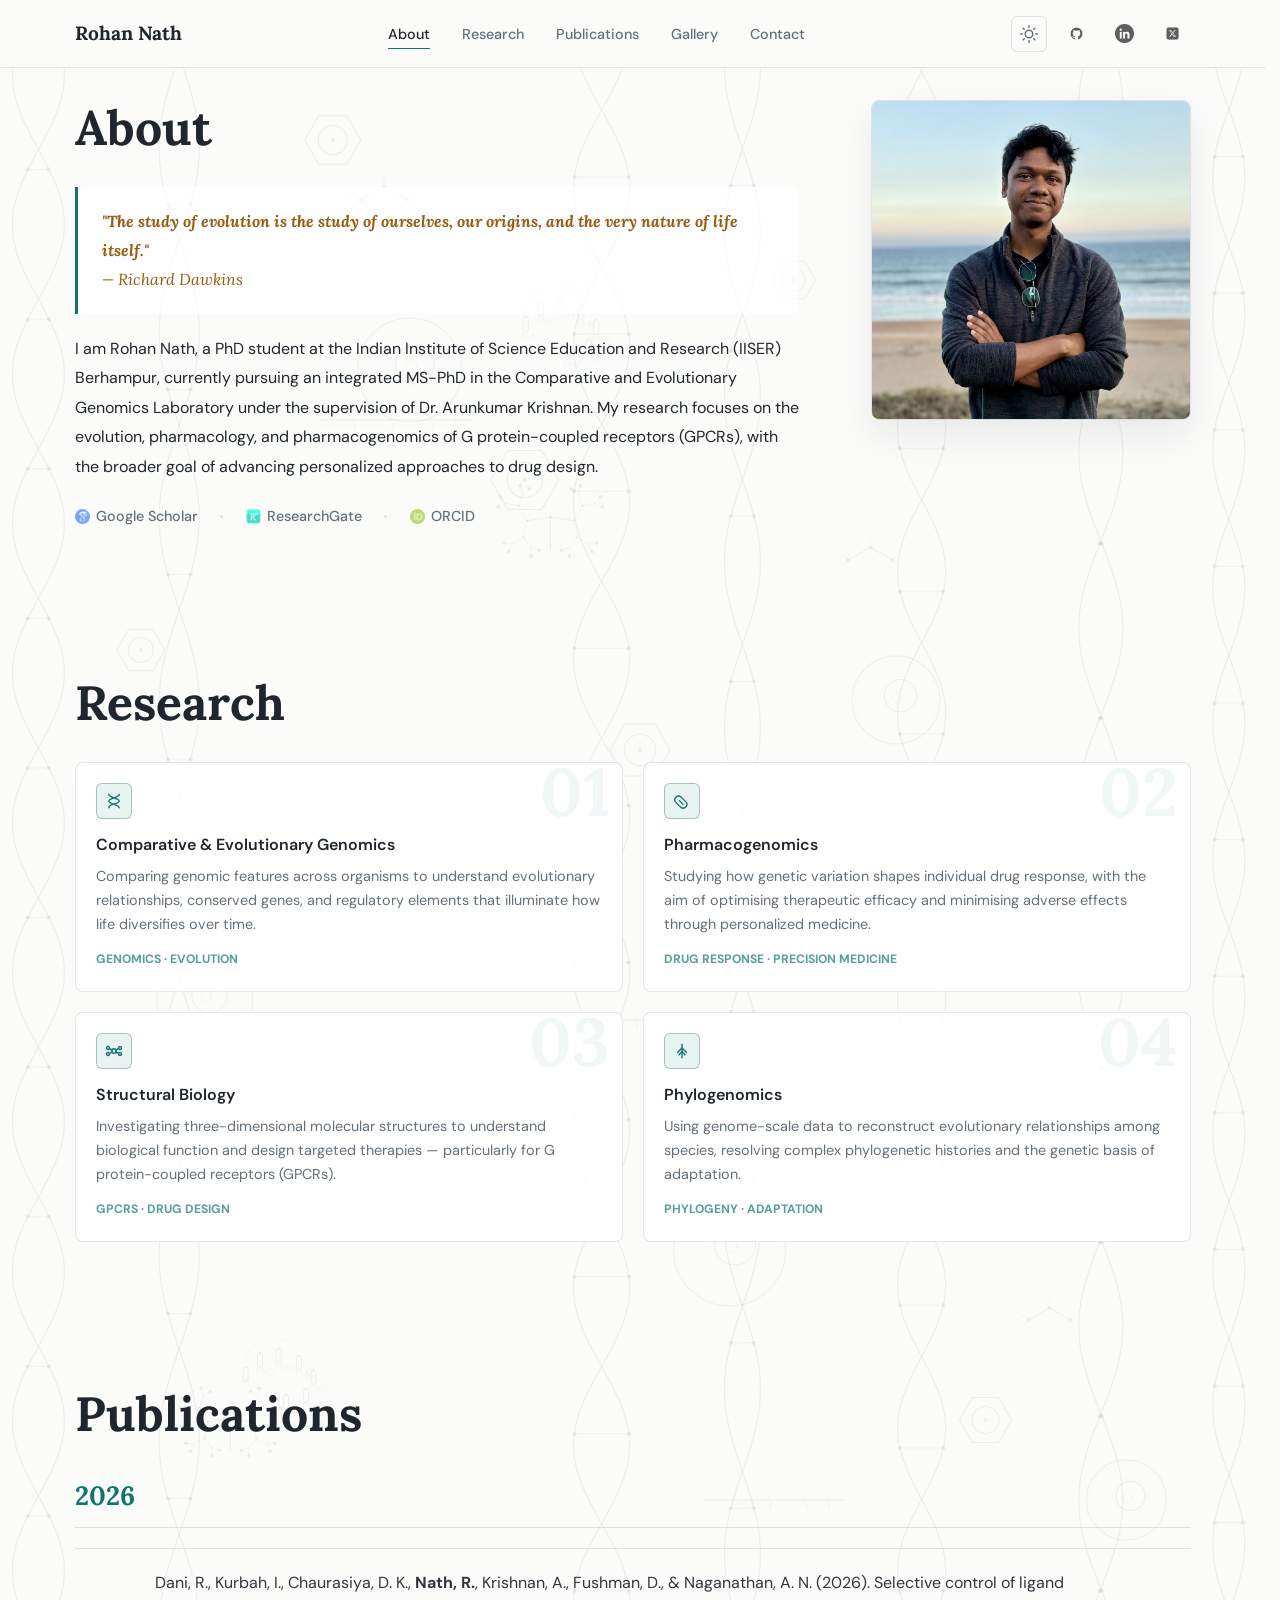
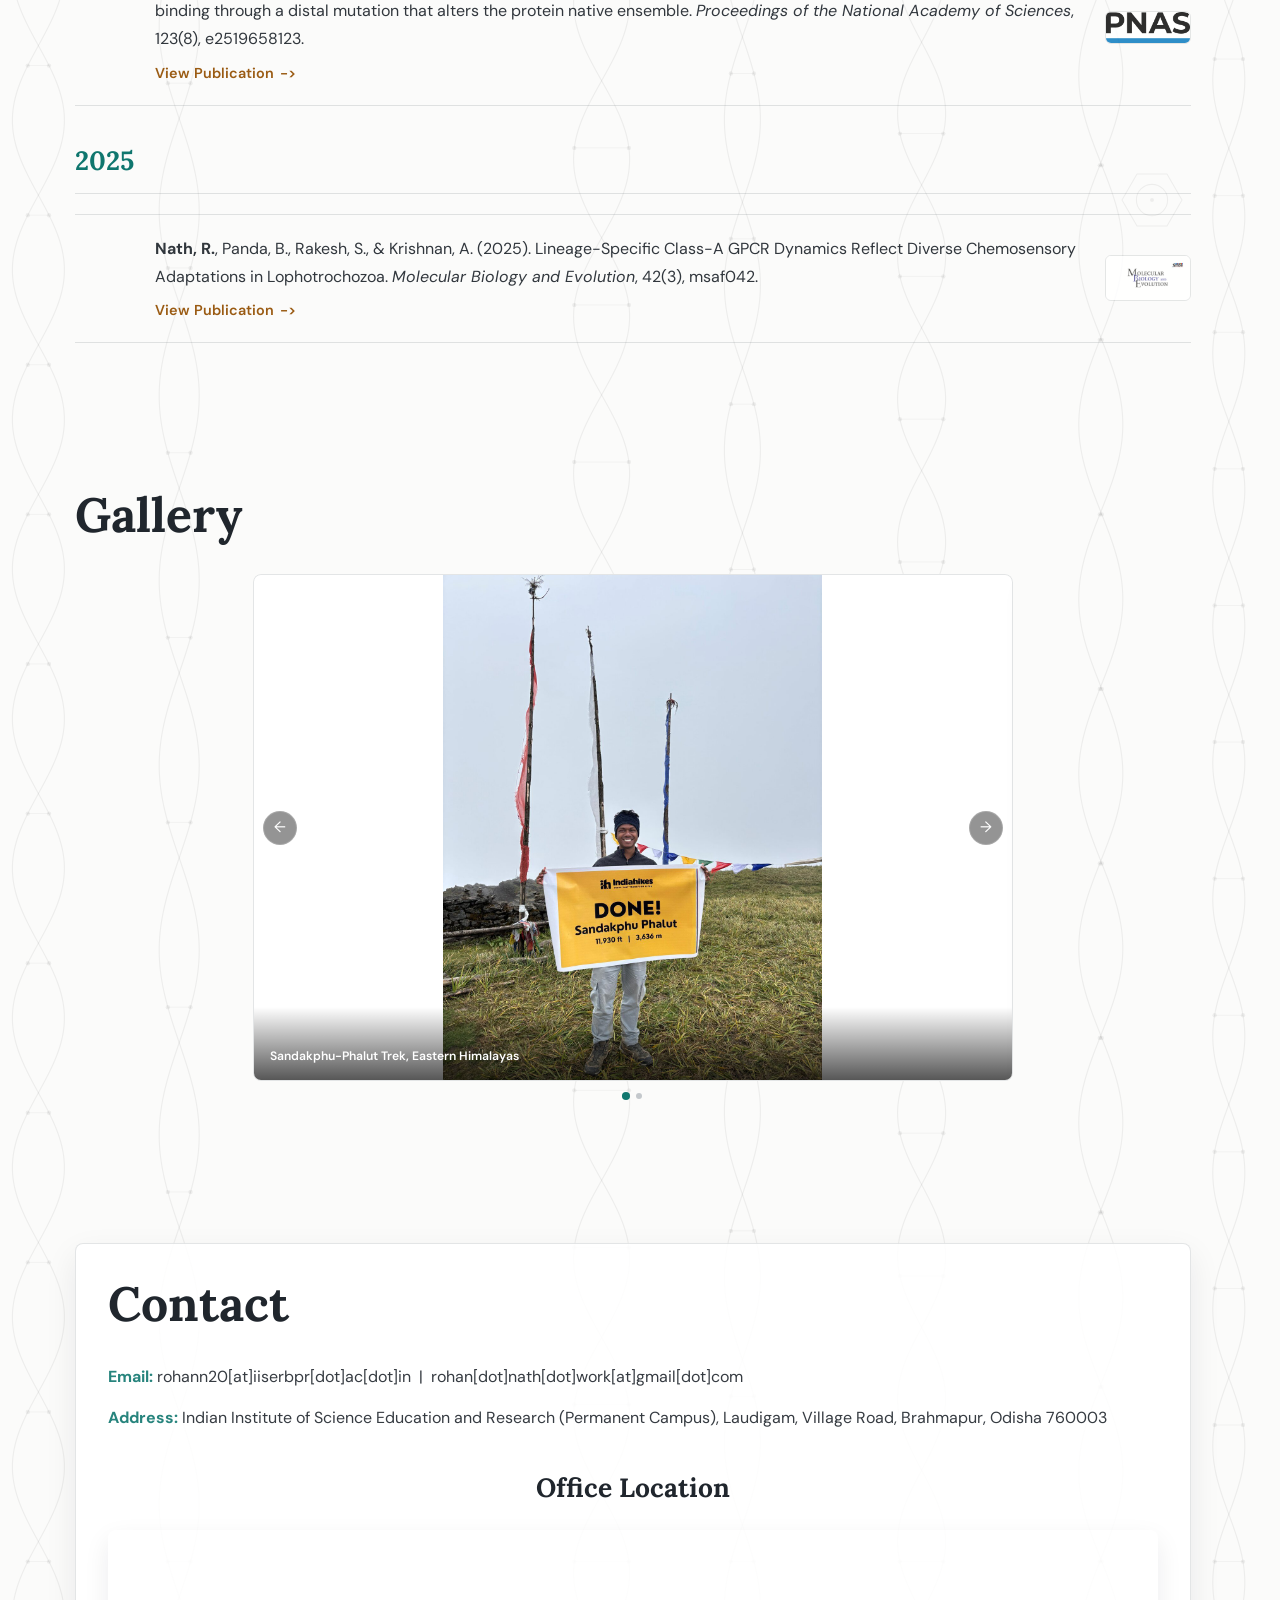
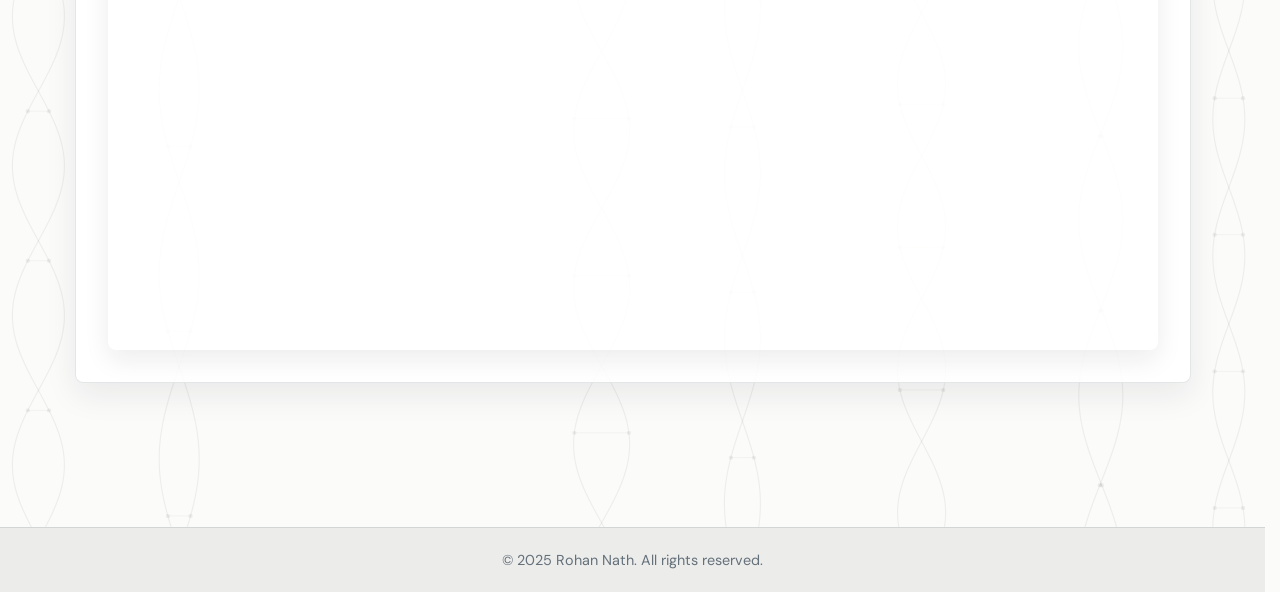
==== commit e8e6cc3e: "Organize portfolio assets and optimize images" ====
--- a/index.html
+++ b/index.html
@@ -1,1516 +1,277 @@
-<!DOCTYPE html>
-<html lang="en" data-theme="dark">
-<head>
-  <script type='text/javascript' src='https://d1bxh8uas1mnw7.cloudfront.net/assets/embed.js'></script>
-  <meta charset="UTF-8">
-  <meta name="viewport" content="width=device-width, initial-scale=1.0">
-  <meta name="color-scheme" content="dark light">
-  <title>Rohan Nath | Portfolio</title>
-  <meta name="description" content="Portfolio of Rohan Nath, a researcher in evolution, pharmacology, and pharmacogenomics of G Protein-Coupled Receptors (GPCRs).">
-  <meta name="keywords" content="Rohan Nath, GPCRs, pharmacology, pharmacogenomics, evolutionary biology, IISER, research">
-
-  <!--
-    MODERN TECHNIQUES USED:
-    ─ CSS @layer for cascade organisation
-    ─ CSS clamp() fluid typography (no media-query font hacks)
-    ─ CSS scroll-driven animations (reading progress bar, section reveals)
-    ─ @starting-style for mobile nav entrance
-    ─ View Transitions API for theme toggle
-    ─ prefers-reduced-motion throughout
-    ─ text-wrap: balance on headings
-    ─ IntersectionObserver reveal fallback for older browsers
-    ─ CSS :has() for interactive card states
-    ─ scroll-margin-top on every section
-    ─ contain: layout style on card grid items
-    ─ Back-to-top button with scroll-driven visibility
-    ─ CSS logical properties (margin-inline, padding-block)
-  -->
-
-  <link rel="preconnect" href="https://fonts.googleapis.com">
-  <link rel="preconnect" href="https://fonts.gstatic.com" crossorigin>
-  <link href="https://fonts.googleapis.com/css2?family=DM+Sans:ital,opsz,wght@0,9..40,300;0,9..40,400;0,9..40,500;0,9..40,600;1,9..40,400&family=Lora:ital,wght@0,600;0,700;1,400&display=swap" rel="stylesheet">
-
-  <style>
-    /* ═══════════════════════════════════════════════
-       @layer cascade — base → tokens → layout → components → utilities
-    ═══════════════════════════════════════════════ */
-    @layer base, tokens, layout, components, utilities;
-
-    /* ── tokens ── */
-    @layer tokens {
-      :root {
-        /* palette */
-        --green-400: #4ade80;
-        --green-600: #16a34a;
-        --green-900: #14532d;
-        --violet-300: #c4b5fd;
-        --violet-400: #a78bfa;
-        --sky-500: #0ea5e9;
-        --sky-600: #0284c7;
-
-        /* semantic — dark default */
-        --bg:          #0c0c1e;
-        --surface:     rgba(22, 22, 48, 0.55);
-        --surface-2:   rgba(30, 30, 60, 0.65);
-        --border:      rgba(100, 116, 139, 0.18);
-        --text:        #e2e8f0;
-        --text-muted:  #64748b;
-        --accent:      var(--green-400);
-        --accent-2:    var(--violet-400);
-        --shadow:      rgba(0, 0, 0, 0.4);
-
-        /* spacing scale — fluid */
-        --space-xs: clamp(0.5rem, 1vw, 0.75rem);
-        --space-sm: clamp(0.75rem, 1.5vw, 1rem);
-        --space-md: clamp(1rem, 2vw, 1.5rem);
-        --space-lg: clamp(1.5rem, 3vw, 2.5rem);
-        --space-xl: clamp(2.5rem, 5vw, 5rem);
-
-        /* typography — fluid */
-        --text-xs:   clamp(0.7rem,  1vw,  0.8rem);
-        --text-sm:   clamp(0.82rem, 1.2vw, 0.9rem);
-        --text-base: clamp(0.95rem, 1.5vw, 1.05rem);
-        --text-lg:   clamp(1.1rem,  2vw,  1.25rem);
-        --text-xl:   clamp(1.5rem,  3vw,  2rem);
-        --text-2xl:  clamp(2rem,    4vw,  2.75rem);
-        --text-3xl:  clamp(2.5rem,  5vw,  3.5rem);
-
-        /* motion */
-        --ease-spring: cubic-bezier(0.34, 1.56, 0.64, 1);
-        --ease-out:    cubic-bezier(0.22, 1, 0.36, 1);
-        --dur-fast: 180ms;
-        --dur-mid:  320ms;
-        --dur-slow: 500ms;
-
-        /* radius */
-        --r-sm:  8px;
-        --r-md:  12px;
-        --r-lg:  20px;
-
-        /* header */
-        --header-h: 68px;
-      }
-
-      [data-theme="light"] {
-        --bg:         #f6f7fb;
-        --surface:    rgba(255, 255, 255, 0.85);
-        --surface-2:  rgba(255, 255, 255, 0.95);
-        --border:     rgba(0, 0, 0, 0.07);
-        --text:       #111827;
-        --text-muted: #475569;
-        --accent:     var(--green-600);
-        --accent-2:   var(--sky-600);
-        --shadow:     rgba(0, 0, 0, 0.08);
-      }
-    }
-
-    /* ── base ── */
-    @layer base {
-      *, *::before, *::after { box-sizing: border-box; margin: 0; padding: 0; }
-
-      html {
-        scroll-behavior: smooth;
-        scrollbar-gutter: stable;
-        -webkit-text-size-adjust: 100%;
-      }
-
-      body {
-        background-color: var(--bg);
-        color: var(--text);
-        font-family: 'DM Sans', system-ui, sans-serif;
-        font-size: var(--text-base);
-        line-height: 1.7;
-        min-height: 100dvh;
-        display: flex;
-        flex-direction: column;
-        transition:
-          background-color var(--dur-slow) var(--ease-out),
-          color var(--dur-slow) var(--ease-out);
-        -webkit-font-smoothing: antialiased;
-        overflow-x: clip;
-      }
-
-      img { max-width: 100%; display: block; }
-      a   { color: inherit; }
-      button { font-family: inherit; cursor: pointer; }
-
-      /* section scroll offset so sticky header doesn't overlap */
-      section { scroll-margin-top: calc(var(--header-h) + 1rem); }
-
-      /* Focus visible — visible, not distracting */
-      :focus-visible {
-        outline: 2px solid var(--accent);
-        outline-offset: 3px;
-        border-radius: 4px;
-      }
-
-      /* prefers-reduced-motion — disable all animations */
-      @media (prefers-reduced-motion: reduce) {
-        *, *::before, *::after {
-          animation-duration: 0.001ms !important;
-          animation-iteration-count: 1 !important;
-          transition-duration: 0.001ms !important;
-        }
-        html { scroll-behavior: auto; }
-      }
-    }
-
-    /* ── layout ── */
-    @layer layout {
-      .page-wrap {
-        flex: 1;
-        max-width: 1320px;
-        margin-inline: auto;
-        padding-inline: var(--space-lg);
-        width: 100%;
-      }
-
-      .section-inner {
-        padding-block: var(--space-xl);
-      }
-
-      /* first section gets less top padding */
-      .section-inner:first-of-type { padding-top: var(--space-lg); }
-    }
-
-    /* ═══════════════════════════════════════════════
-       READING PROGRESS BAR — pure CSS scroll-driven
-    ═══════════════════════════════════════════════ */
-    @supports (animation-timeline: scroll()) {
-      @keyframes progress-grow {
-        from { transform: scaleX(0); }
-        to   { transform: scaleX(1); }
-      }
-
-      .progress-bar {
-        position: fixed;
-        top: 0; left: 0;
-        width: 100%; height: 3px;
-        background: linear-gradient(90deg, var(--accent), var(--accent-2));
-        transform-origin: left;
-        transform: scaleX(0);
-        z-index: 9999;
-        animation: progress-grow linear;
-        animation-timeline: scroll(root block);
-      }
-    }
-
-    /* JS fallback for browsers without scroll-driven */
-    .progress-bar:not([data-css-driven]) {
-      position: fixed;
-      top: 0; left: 0;
-      width: var(--progress, 0%);
-      height: 3px;
-      background: linear-gradient(90deg, var(--accent), var(--accent-2));
-      z-index: 9999;
-      transition: width 50ms linear;
-    }
-
-    /* ── BIO CANVAS (light mode background) ── */
-    #bio-canvas {
-      display: none;
-      position: fixed;
-      inset: 0;
-      pointer-events: none;
-      z-index: 0;
-      opacity: 0;
-      transition: opacity var(--dur-slow) ease;
-    }
-    [data-theme="light"] #bio-canvas { display: block; opacity: 1; }
-
-    header, main, footer { position: relative; z-index: 1; }
-
-    /* ════════════════════════════════════════
-       HEADER
-    ════════════════════════════════════════ */
-    @layer components {
-      .header {
-        position: sticky;
-        top: 0;
-        height: var(--header-h);
-        z-index: 100;
-        background: color-mix(in oklch, var(--bg) 80%, transparent);
-        border-bottom: 1px solid var(--border);
-        backdrop-filter: blur(16px) saturate(180%);
-        -webkit-backdrop-filter: blur(16px) saturate(180%);
-      }
-
-      .header-inner {
-        max-width: 1320px;
-        margin-inline: auto;
-        padding-inline: var(--space-lg);
-        height: 100%;
-        display: flex;
-        align-items: center;
-        justify-content: space-between;
-        gap: var(--space-md);
-      }
-
-      /* Logo */
-      .logo a {
-        text-decoration: none;
-        display: inline-flex;
-        align-items: center;
-        gap: 0.5rem;
-      }
-      .logo-text {
-        font-family: 'Lora', serif;
-        font-size: var(--text-lg);
-        font-weight: 700;
-        color: var(--text);
-        letter-spacing: -0.02em;
-        transition: color var(--dur-fast) ease;
-      }
-      .logo-text:hover { color: var(--accent); }
-
-      /* Nav */
-      .nav-menu {
-        display: flex;
-        gap: var(--space-lg);
-        align-items: center;
-        list-style: none;
-      }
-
-      .nav-link {
-        text-decoration: none;
-        font-size: var(--text-sm);
-        font-weight: 500;
-        color: var(--text-muted);
-        padding-block: 0.4rem;
-        position: relative;
-        transition: color var(--dur-fast) ease;
-        letter-spacing: 0.01em;
-      }
-
-      /* underline grow animation */
-      .nav-link::after {
-        content: '';
-        position: absolute;
-        bottom: 0; left: 50%;
-        transform: translateX(-50%) scaleX(0);
-        width: 100%; height: 2px;
-        background: linear-gradient(90deg, var(--accent), color-mix(in srgb, var(--accent) 60%, transparent));
-        border-radius: 2px;
-        transition: transform var(--dur-mid) var(--ease-spring);
-        transform-origin: center;
-      }
-      .nav-link:hover,
-      .nav-link[aria-current="page"] { color: var(--text); }
-      .nav-link:hover::after,
-      .nav-link[aria-current="page"]::after { transform: translateX(-50%) scaleX(1); }
-
-      /* Social icons */
-      .header-actions {
-        display: flex;
-        align-items: center;
-        gap: var(--space-sm);
-      }
-
-      .social-icon {
-        display: inline-flex;
-        align-items: center;
-        justify-content: center;
-        width: 36px; height: 36px;
-        border-radius: var(--r-sm);
-        transition: background var(--dur-fast) ease, transform var(--dur-fast) var(--ease-spring);
-      }
-      .social-icon:hover {
-        background: var(--surface-2);
-        transform: translateY(-2px);
-      }
-      .social-img {
-        width: 20px; height: 20px;
-        opacity: 0.65;
-        filter: brightness(0) invert(1);
-        transition: opacity var(--dur-fast) ease, filter var(--dur-fast) ease;
-      }
-      [data-theme="light"] .social-img { filter: none; }
-      .social-icon:hover .social-img { opacity: 1; }
-
-      /* Theme toggle */
-      .theme-btn {
-        display: inline-flex;
-        align-items: center;
-        justify-content: center;
-        width: 36px; height: 36px;
-        background: none;
-        border: 1px solid var(--border);
-        border-radius: var(--r-sm);
-        color: var(--text-muted);
-        transition: border-color var(--dur-fast) ease, background var(--dur-fast) ease, transform var(--dur-mid) var(--ease-spring);
-        position: relative;
-        overflow: hidden;
-      }
-      .theme-btn:hover {
-        border-color: var(--accent);
-        background: var(--surface);
-        transform: scale(1.05);
-      }
-      .theme-btn svg {
-        position: absolute;
-        width: 18px; height: 18px;
-        transition: transform var(--dur-slow) var(--ease-spring), opacity var(--dur-mid) ease;
-      }
-      .theme-btn .icon-moon { transform: rotate(0)   scale(1);   opacity: 1; }
-      .theme-btn .icon-sun  { transform: rotate(90deg) scale(0.5); opacity: 0; }
-      [data-theme="light"] .theme-btn .icon-moon { transform: rotate(-90deg) scale(0.5); opacity: 0; }
-      [data-theme="light"] .theme-btn .icon-sun  { transform: rotate(0)    scale(1);   opacity: 1; }
-
-      /* Hamburger */
-      .hamburger {
-        display: none;
-        flex-direction: column;
-        gap: 5px;
-        background: none;
-        border: none;
-        padding: 8px;
-        border-radius: var(--r-sm);
-      }
-      .hamburger span {
-        display: block;
-        width: 22px; height: 2px;
-        background: var(--text-muted);
-        border-radius: 2px;
-        transition: transform var(--dur-mid) var(--ease-spring), opacity var(--dur-fast) ease;
-      }
-      .hamburger[aria-expanded="true"] span:nth-child(1) { transform: rotate(45deg) translate(5px,5px); }
-      .hamburger[aria-expanded="true"] span:nth-child(2) { opacity: 0; transform: scaleX(0); }
-      .hamburger[aria-expanded="true"] span:nth-child(3) { transform: rotate(-45deg) translate(5px,-5px); }
-
-      /* ════════════════════════════════════════
-         ABOUT SECTION
-      ════════════════════════════════════════ */
-      .about-grid {
-        display: grid;
-        grid-template-columns: 1fr min(320px, 35%);
-        gap: var(--space-xl);
-        align-items: start;
-      }
-
-      .section-title {
-        font-family: 'Lora', serif;
-        font-size: var(--text-3xl);
-        font-weight: 700;
-        letter-spacing: -0.025em;
-        line-height: 1.15;
-        text-wrap: balance;
-        margin-bottom: var(--space-lg);
-        color: var(--text);
-      }
-
-      .about-quote {
-        font-family: 'Lora', serif;
-        font-style: italic;
-        font-size: var(--text-base);
-        color: var(--accent-2);
-        padding: var(--space-md) var(--space-md) var(--space-md) calc(var(--space-md) + 4px);
-        border-left: 3px solid var(--accent);
-        background: var(--surface);
-        border-radius: 0 var(--r-sm) var(--r-sm) 0;
-        line-height: 1.8;
-        margin-block: var(--space-md);
-        backdrop-filter: blur(8px);
-      }
-
-      .about-text {
-        font-size: var(--text-base);
-        color: var(--text);
-        opacity: 0.88;
-        line-height: 1.85;
-        margin-bottom: var(--space-sm);
-        text-wrap: pretty;
-      }
-
-      /* About links — minimal inline style */
-      .about-links {
-        display: flex;
-        flex-wrap: wrap;
-        align-items: center;
-        gap: 0.4rem 1.5rem;
-        margin-top: var(--space-md);
-      }
-
-      .about-link {
-        display: inline-flex;
-        align-items: center;
-        gap: 0.4rem;
-        text-decoration: none;
-        font-size: var(--text-sm);
-        font-weight: 500;
-        color: var(--text-muted);
-        padding-block: 0.15rem;
-        position: relative;
-        transition: color var(--dur-fast) ease;
-      }
-      .about-link::after {
-        content: '';
-        position: absolute;
-        bottom: 0; left: 0;
-        width: 0; height: 1px;
-        background: var(--accent);
-        transition: width var(--dur-mid) var(--ease-out);
-      }
-      .about-link:hover { color: var(--accent); }
-      .about-link:hover::after { width: 100%; }
-      .about-link img { width: 15px; height: 15px; opacity: 0.7; }
-      .about-link:hover img { opacity: 1; }
-
-      .link-sep {
-        width: 3px; height: 3px;
-        border-radius: 50%;
-        background: var(--border);
-        flex-shrink: 0;
-      }
-
-      /* Photo */
-      .about-photo {
-        position: relative;
-      }
-      .about-photo::before {
-        content: '';
-        position: absolute;
-        inset: -6px;
-        border-radius: calc(var(--r-lg) + 6px);
-        background: conic-gradient(from 0deg, var(--accent), var(--accent-2), var(--accent));
-        opacity: 0.18;
-        filter: blur(12px);
-        transition: opacity var(--dur-slow) ease;
-        z-index: -1;
-      }
-      .about-photo:hover::before { opacity: 0.35; }
-
-      .portrait {
-        width: 100%;
-        aspect-ratio: 1;
-        object-fit: cover;
-        border-radius: var(--r-lg);
-        border: 1px solid var(--border);
-        box-shadow: 0 12px 40px var(--shadow);
-        transition: transform var(--dur-slow) var(--ease-out);
-      }
-      .about-photo:hover .portrait {
-        transform: scale(1.02) translateY(-4px);
-      }
-
-      /* ════════════════════════════════════════
-         RESEARCH — bento cards
-      ════════════════════════════════════════ */
-      .research-grid {
-        display: grid;
-        grid-template-columns: repeat(2, 1fr);
-        gap: var(--space-md);
-      }
-
-      .r-card {
-        position: relative;
-        padding: var(--space-md) var(--space-md) calc(var(--space-md) * 0.85);
-        border: 1px solid var(--border);
-        border-radius: var(--r-lg);
-        background: var(--surface);
-        backdrop-filter: blur(12px);
-        overflow: hidden;
-        contain: layout style;
-        transition:
-          border-color var(--dur-mid) ease,
-          transform var(--dur-mid) var(--ease-spring),
-          box-shadow var(--dur-mid) ease;
-      }
-
-      /* gradient shimmer on hover — pure CSS */
-      .r-card::before {
-        content: '';
-        position: absolute;
-        inset: 0;
-        background: radial-gradient(600px circle at var(--mx,50%) var(--my,50%), color-mix(in oklch, var(--accent) 8%, transparent), transparent 55%);
-        opacity: 0;
-        transition: opacity var(--dur-mid) ease;
-        pointer-events: none;
-        z-index: 0;
-      }
-      .r-card:hover::before { opacity: 1; }
-      .r-card > * { position: relative; z-index: 1; }
-
-      .r-card:hover {
-        border-color: color-mix(in srgb, var(--accent) 40%, transparent);
-        transform: translateY(-5px);
-        box-shadow: 0 16px 40px color-mix(in srgb, var(--accent) 8%, var(--shadow));
-      }
-
-      /* faded watermark number */
-      .r-num {
-        position: absolute;
-        top: -0.25rem; right: 0.75rem;
-        font-family: 'Lora', serif;
-        font-size: 5rem;
-        font-weight: 700;
-        color: var(--accent);
-        opacity: 0.055;
-        line-height: 1;
-        pointer-events: none;
-        user-select: none;
-        transition: opacity var(--dur-mid) ease;
-        z-index: 0;
-      }
-      .r-card:hover .r-num { opacity: 0.1; }
-
-      .r-icon {
-        width: 38px; height: 38px;
-        border-radius: 10px;
-        background: color-mix(in srgb, var(--accent) 12%, transparent);
-        display: flex; align-items: center; justify-content: center;
-        margin-bottom: var(--space-sm);
-        transition: background var(--dur-mid) ease, transform var(--dur-mid) var(--ease-spring);
-      }
-      .r-card:hover .r-icon {
-        background: color-mix(in srgb, var(--accent) 22%, transparent);
-        transform: scale(1.1) rotate(-4deg);
-      }
-      .r-icon svg { width: 18px; height: 18px; }
-
-      .r-title {
-        font-size: var(--text-base);
-        font-weight: 600;
-        color: var(--text);
-        letter-spacing: -0.01em;
-        margin-bottom: 0.45rem;
-        transition: color var(--dur-fast) ease;
-      }
-      .r-card:hover .r-title { color: var(--accent); }
-
-      .r-desc {
-        font-size: var(--text-sm);
-        color: var(--text-muted);
-        line-height: 1.65;
-      }
-
-      .r-tag {
-        display: inline-block;
-        margin-top: var(--space-sm);
-        font-size: var(--text-xs);
-        font-weight: 600;
-        letter-spacing: 0.08em;
-        text-transform: uppercase;
-        color: var(--accent);
-        opacity: 0.55;
-        transition: opacity var(--dur-fast) ease;
-      }
-      .r-card:hover .r-tag { opacity: 1; }
-
-      /* ════════════════════════════════════════
-         PUBLICATIONS
-      ════════════════════════════════════════ */
-      .year-heading {
-        font-family: 'Lora', serif;
-        font-size: var(--text-xl);
-        font-weight: 700;
-        color: var(--accent);
-        margin-top: var(--space-lg);
-        margin-bottom: var(--space-md);
-        padding-bottom: 0.6rem;
-        border-bottom: 1px solid var(--border);
-        letter-spacing: -0.02em;
-      }
-
-      .pub-item {
-        display: flex;
-        align-items: flex-start;
-        gap: var(--space-md);
-        padding-block: var(--space-md);
-        border-bottom: 1px solid var(--border);
-        position: relative;
-        transition: padding-left var(--dur-mid) var(--ease-out);
-      }
-      .pub-item:first-child { border-top: 1px solid var(--border); }
-
-      /* accent bar on hover */
-      .pub-item::before {
-        content: '';
-        position: absolute;
-        left: 0; top: 50%;
-        transform: translateY(-50%) scaleY(0);
-        width: 3px; height: 55%;
-        background: linear-gradient(to bottom, var(--accent-2), var(--sky-500));
-        border-radius: 2px;
-        transition: transform var(--dur-mid) var(--ease-spring);
-      }
-      .pub-item:hover { padding-left: 0.85rem; }
-      .pub-item:hover::before { transform: translateY(-50%) scaleY(1); }
-
-      .altmetric-embed { flex-shrink: 0; align-self: center; width: 60px; display: flex; align-items: center; justify-content: center; }
-
-      .pub-body { flex: 1; display: flex; flex-direction: column; gap: 0.45rem; }
-
-      .pub-citation {
-        font-size: var(--text-base);
-        line-height: 1.75;
-        color: var(--text);
-        opacity: 0.92;
-      }
-
-      .pub-link {
-        display: inline-flex;
-        align-items: center;
-        gap: 0.4rem;
-        text-decoration: none;
-        font-size: var(--text-sm);
-        font-weight: 500;
-        color: var(--accent-2);
-        align-self: flex-start;
-        transition: color var(--dur-fast) ease, gap var(--dur-mid) var(--ease-spring);
-      }
-      .pub-link::after { content: '→'; display: inline-block; transition: transform var(--dur-mid) var(--ease-spring); }
-      .pub-link:hover { color: var(--accent); gap: 0.6rem; }
-      .pub-link:hover::after { transform: translateX(4px); }
-
-      .pub-thumb {
-        flex-shrink: 0;
-        align-self: center;
-        max-width: 90px;
-        height: auto;
-        border-radius: var(--r-sm);
-        border: 1px solid var(--border);
-        opacity: 0.8;
-        transition: opacity var(--dur-fast) ease, transform var(--dur-mid) var(--ease-spring);
-      }
-      .pub-item:hover .pub-thumb { opacity: 1; transform: scale(1.06); }
-
-      /* ════════════════════════════════════════
-         GALLERY — Scroll Snap
-      ════════════════════════════════════════ */
-      .gallery-wrap { position: relative; margin-top: var(--space-sm); }
-
-      .gallery-track {
-        display: flex;
-        gap: 1rem;
-        overflow-x: auto;
-        scroll-snap-type: x mandatory;
-        -webkit-overflow-scrolling: touch;
-        scrollbar-width: none;
-        padding-bottom: 2px; /* avoid clipping box-shadow */
-      }
-      .gallery-track::-webkit-scrollbar { display: none; }
-
-      .gallery-slide {
-        flex: 0 0 100%;
-        scroll-snap-align: start;
-        border-radius: var(--r-lg);
-        overflow: hidden;
-        position: relative;
-        border: 1px solid var(--border);
-        box-shadow: 0 8px 32px var(--shadow);
-        aspect-ratio: 16 / 9;
-        background: var(--surface);
-      }
-
-      .gallery-slide img {
-        width: 100%; height: 100%;
-        object-fit: contain;
-        object-position: center;
-        display: block;
-      }
-
-      .gallery-caption {
-        position: absolute;
-        bottom: 0; left: 0; right: 0;
-        padding: 3rem 1.25rem 1.1rem;
-        background: linear-gradient(to top, rgba(0,0,0,0.72), transparent);
-        color: #fff;
-        font-size: var(--text-sm);
-        font-weight: 500;
-        pointer-events: none;
-      }
-
-      /* Arrow buttons */
-      .gallery-arrow {
-        position: absolute;
-        top: 50%; transform: translateY(-50%);
-        width: 40px; height: 40px;
-        background: color-mix(in srgb, #000 55%, transparent);
-        color: #fff;
-        border: 1px solid rgba(255,255,255,0.2);
-        border-radius: 50%;
-        display: flex; align-items: center; justify-content: center;
-        backdrop-filter: blur(8px);
-        cursor: pointer;
-        font-size: 1rem;
-        transition: background var(--dur-fast) ease, transform var(--dur-fast) var(--ease-spring);
-        z-index: 10;
-      }
-      .gallery-arrow.prev { left: 12px; }
-      .gallery-arrow.next { right: 12px; }
-      .gallery-arrow:hover {
-        background: var(--accent);
-        transform: translateY(-50%) scale(1.1);
-      }
-
-      .gallery-dots {
-        display: flex;
-        justify-content: center;
-        gap: 7px;
-        margin-top: var(--space-sm);
-      }
-      .gallery-dot {
-        width: 7px; height: 7px;
-        border-radius: 50%;
-        background: var(--border);
-        border: none;
-        cursor: pointer;
-        transition: background var(--dur-fast) ease, transform var(--dur-fast) var(--ease-spring);
-      }
-      .gallery-dot.active {
-        background: var(--accent);
-        transform: scale(1.35);
-      }
-
-      /* ════════════════════════════════════════
-         CONTACT
-      ════════════════════════════════════════ */
-      .contact-card {
-        background: var(--surface);
-        backdrop-filter: blur(12px);
-        padding: var(--space-lg);
-        border-radius: var(--r-lg);
-        border: 1px solid var(--border);
-        box-shadow: 0 4px 20px var(--shadow);
-      }
-
-      .contact-row {
-        font-size: var(--text-base);
-        color: var(--text);
-        opacity: 0.88;
-        margin-bottom: var(--space-sm);
-        line-height: 1.8;
-      }
-      .contact-row strong { color: var(--accent); font-weight: 600; }
-
-      .map-heading {
-        font-family: 'Lora', serif;
-        font-size: var(--text-xl);
-        font-weight: 700;
-        color: var(--text);
-        text-align: center;
-        margin-block: var(--space-lg) var(--space-md);
-        letter-spacing: -0.02em;
-      }
-
-      .map-iframe {
-        border-radius: var(--r-md);
-        box-shadow: 0 4px 16px var(--shadow);
-        border: 1px solid var(--border);
-        display: block;
-      }
-
-      /* ════════════════════════════════════════
-         FOOTER
-      ════════════════════════════════════════ */
-      .footer {
-        background: color-mix(in oklch, var(--bg) 95%, #000);
-        border-top: 1px solid var(--border);
-        padding-block: var(--space-md);
-        margin-top: var(--space-xl);
-        text-align: center;
-      }
-      .footer-text {
-        font-size: var(--text-sm);
-        color: var(--text-muted);
-      }
-
-      /* ════════════════════════════════════════
-         BACK TO TOP
-      ════════════════════════════════════════ */
-      .back-top {
-        position: fixed;
-        bottom: var(--space-lg);
-        right: var(--space-lg);
-        width: 44px; height: 44px;
-        border-radius: 50%;
-        background: var(--surface-2);
-        border: 1px solid var(--border);
-        color: var(--text-muted);
-        display: flex; align-items: center; justify-content: center;
-        backdrop-filter: blur(12px);
-        z-index: 50;
-        text-decoration: none;
-        font-size: 1.1rem;
-        opacity: 0;
-        transform: translateY(12px);
-        pointer-events: none;
-        transition:
-          opacity var(--dur-mid) ease,
-          transform var(--dur-mid) var(--ease-spring),
-          background var(--dur-fast) ease,
-          color var(--dur-fast) ease;
-      }
-      .back-top.visible {
-        opacity: 1;
-        transform: translateY(0);
-        pointer-events: auto;
-      }
-      .back-top:hover {
-        background: var(--accent);
-        color: #fff;
-        border-color: var(--accent);
-      }
-    }
-
-    /* ════════════════════════════════════════
-       SCROLL REVEAL ANIMATIONS
-       Using IntersectionObserver + CSS classes
-    ════════════════════════════════════════ */
-    @layer utilities {
-      .reveal {
-        opacity: 0;
-        transform: translateY(28px);
-        transition:
-          opacity var(--dur-slow) var(--ease-out),
-          transform var(--dur-slow) var(--ease-out);
-      }
-      .reveal.visible {
-        opacity: 1;
-        transform: translateY(0);
-      }
-
-      /* stagger delay helpers */
-      .delay-1 { transition-delay: 80ms; }
-      .delay-2 { transition-delay: 160ms; }
-      .delay-3 { transition-delay: 240ms; }
-      .delay-4 { transition-delay: 320ms; }
-
-      /* CSS scroll-driven reveal (progressive enhancement) */
-      @supports (animation-timeline: view()) {
-        @keyframes reveal-up {
-          from { opacity: 0; transform: translateY(24px); }
-          to   { opacity: 1; transform: translateY(0); }
-        }
-        /* override JS-based reveal when CSS scroll-driven is supported */
-        .reveal {
-          opacity: 1;
-          transform: none;
-          animation: reveal-up linear both;
-          animation-timeline: view();
-          animation-range: entry 0% entry 30%;
-        }
-        /* suppress JS reveal class */
-        .reveal.visible { opacity: 1; transform: none; }
-      }
-    }
-
-    /* ════════════════════════════════════════
-       RESPONSIVE
-    ════════════════════════════════════════ */
-    @media (max-width: 900px) {
-      .about-grid { grid-template-columns: 1fr; }
-      .about-photo { order: -1; max-width: 240px; margin-inline: auto; }
-      .research-grid { grid-template-columns: 1fr; }
-    }
-
-    @media (max-width: 720px) {
-      :root { --header-h: 60px; }
-
-      .page-wrap { padding-inline: var(--space-md); }
-
-      /* Mobile nav */
-      .nav-menu {
-        display: none;
-        position: absolute;
-        top: var(--header-h);
-        left: 0; right: 0;
-        flex-direction: column;
-        gap: 0;
-        background: color-mix(in oklch, var(--bg) 95%, transparent);
-        border-bottom: 1px solid var(--border);
-        backdrop-filter: blur(20px);
-        padding: var(--space-sm) var(--space-md);
-        transform-origin: top;
-
-        /* @starting-style for entrance animation */
-        @starting-style {
-          opacity: 0;
-          transform: scaleY(0.9);
-        }
-        opacity: 1;
-        transform: scaleY(1);
-        transition: opacity var(--dur-mid) ease, transform var(--dur-mid) var(--ease-spring);
-      }
-      .nav-menu.open { display: flex; }
-
-      .nav-link { padding: 0.85rem 0.5rem; border-bottom: 1px solid var(--border); width: 100%; }
-      .nav-link:last-child { border-bottom: none; }
-
-      .hamburger { display: flex; }
-
-      .pub-thumb { display: none; }
-      .back-top { bottom: var(--space-md); right: var(--space-md); }
-    }
-
-    @media (max-width: 480px) {
-      .header-actions .social-icon { width: 30px; height: 30px; }
-      .social-img { width: 17px; height: 17px; }
-      .about-links { flex-direction: column; align-items: flex-start; gap: 0.6rem; }
-      .link-sep { display: none; }
-    }
-  </style>
-</head>
-<body>
-
-  <!-- Reading progress bar -->
-  <div class="progress-bar" role="progressbar" aria-hidden="true"></div>
-
-  <canvas id="bio-canvas" aria-hidden="true"></canvas>
-
-  <!-- ══════════════ HEADER ══════════════ -->
-  <header class="header">
-    <div class="header-inner">
-      <div class="logo">
-        <a href="#about">
-          <span class="logo-text">Rohan Nath</span>
-        </a>
-      </div>
-
-      <!-- Desktop nav (ul for semantics) -->
-      <nav aria-label="Primary navigation">
-        <ul class="nav-menu" id="navMenu" role="list">
-          <li><a href="#about"        class="nav-link" aria-current="page">About</a></li>
-          <li><a href="#research"     class="nav-link">Research</a></li>
-          <li><a href="#publications" class="nav-link">Publications</a></li>
-          <li><a href="#gallery"      class="nav-link">Gallery</a></li>
-          <li><a href="#contact"      class="nav-link">Contact</a></li>
-        </ul>
-      </nav>
-
-      <div class="header-actions">
-        <!-- Theme toggle — uses View Transitions API -->
-        <button class="theme-btn" id="themeBtn" aria-label="Toggle colour theme" title="Toggle theme">
-          <!-- Moon icon -->
-          <svg class="icon-moon" viewBox="0 0 24 24" fill="none" stroke="currentColor" stroke-width="2" stroke-linecap="round" stroke-linejoin="round">
-            <path d="M21 12.79A9 9 0 1 1 11.21 3 7 7 0 0 0 21 12.79z"/>
-          </svg>
-          <!-- Sun icon -->
-          <svg class="icon-sun" viewBox="0 0 24 24" fill="none" stroke="currentColor" stroke-width="2" stroke-linecap="round" stroke-linejoin="round">
-            <circle cx="12" cy="12" r="5"/>
-            <line x1="12" y1="1" x2="12" y2="3"/>
-            <line x1="12" y1="21" x2="12" y2="23"/>
-            <line x1="4.22" y1="4.22" x2="5.64" y2="5.64"/>
-            <line x1="18.36" y1="18.36" x2="19.78" y2="19.78"/>
-            <line x1="1" y1="12" x2="3" y2="12"/>
-            <line x1="21" y1="12" x2="23" y2="12"/>
-            <line x1="4.22" y1="19.78" x2="5.64" y2="18.36"/>
-            <line x1="18.36" y1="5.64" x2="19.78" y2="4.22"/>
-          </svg>
-        </button>
-
-        <a href="https://github.com/RohanNathHERE" target="_blank" rel="noopener" class="social-icon" aria-label="GitHub">
-          <img src="images/github.png" alt="" class="social-img">
-        </a>
-        <a href="https://www.linkedin.com/in/rohan-nath-iiserbpr/" target="_blank" rel="noopener" class="social-icon" aria-label="LinkedIn">
-          <img src="images/linkedin.png" alt="" class="social-img">
-        </a>
-        <a href="https://x.com/Rohan_Nath_" target="_blank" rel="noopener" class="social-icon" aria-label="X / Twitter">
-          <img src="images/twitter.png" alt="" class="social-img">
-        </a>
-
-        <button class="hamburger" id="hamburger" aria-label="Toggle navigation" aria-expanded="false" aria-controls="navMenu">
-          <span></span><span></span><span></span>
-        </button>
-      </div>
-    </div>
-  </header>
-
-  <!-- ══════════════ MAIN ══════════════ -->
-  <main>
-    <div class="page-wrap">
-
-      <!-- ABOUT -->
-      <section id="about" class="section-inner">
-        <div class="about-grid">
-          <div class="about-info">
-            <h1 class="section-title reveal">About</h1>
-            <blockquote class="about-quote reveal delay-1">
-              <strong>"The study of evolution is the study of ourselves, our origins, and the very nature of life itself."</strong><br>— Richard Dawkins
-            </blockquote>
-            <p class="about-text reveal delay-2">I am Rohan Nath, a PhD student at the Indian Institute of Science Education and Research (IISER) Berhampur, currently pursuing an integrated MS-PhD in the Comparative and Evolutionary Genomics Laboratory under the supervision of Dr. Arunkumar Krishnan. My research focuses on the evolution, pharmacology, and pharmacogenomics of G protein-coupled receptors (GPCRs), with the broader goal of advancing personalized approaches to drug design.</p>
-
-            <div class="about-links reveal delay-3">
-              <a href="https://scholar.google.com/citations?user=EPqHiLUAAAAJ&hl=en" target="_blank" rel="noopener" class="about-link">
-                <img src="images/google-scholar.png" alt=""> Google Scholar
-              </a>
-              <span class="link-sep" aria-hidden="true"></span>
-              <a href="https://www.researchgate.net/profile/Rohan-Nath-8" target="_blank" rel="noopener" class="about-link">
-                <img src="images/researchgate.png" alt=""> ResearchGate
-              </a>
-              <span class="link-sep" aria-hidden="true"></span>
-              <a href="https://orcid.org/0009-0008-1303-8055" target="_blank" rel="noopener" class="about-link">
-                <img src="images/orcid.png" alt=""> ORCID
-              </a>
-            </div>
-          </div>
-
-          <div class="about-photo reveal delay-2">
-            <img src="images/about.jpeg" alt="Portrait of Rohan Nath" class="portrait" loading="eager">
-          </div>
-        </div>
-      </section>
-
-      <!-- RESEARCH -->
-      <section id="research" class="section-inner">
-        <h2 class="section-title reveal">Research</h2>
-        <div class="research-grid">
-
-          <div class="r-card reveal delay-1">
-            <span class="r-num" aria-hidden="true">01</span>
-            <div class="r-icon">
-              <svg viewBox="0 0 24 24" fill="none" stroke="var(--accent)" stroke-width="1.8" stroke-linecap="round" stroke-linejoin="round">
-                <path d="M5 3c0 5 14 5 14 9S5 16 5 21"/>
-                <path d="M19 3c0 5-14 5-14 9s14 5 14 9"/>
-              </svg>
-            </div>
-            <div class="r-title">Comparative &amp; Evolutionary Genomics</div>
-            <div class="r-desc">Comparing genomic features across organisms to understand evolutionary relationships, conserved genes, and regulatory elements that illuminate how life diversifies over time.</div>
-            <span class="r-tag">Genomics · Evolution</span>
-          </div>
-
-          <div class="r-card reveal delay-2">
-            <span class="r-num" aria-hidden="true">02</span>
-            <div class="r-icon">
-              <svg viewBox="0 0 24 24" fill="none" stroke="var(--accent)" stroke-width="1.8" stroke-linecap="round" stroke-linejoin="round">
-                <path d="M10.5 20.5 3.5 13.5a5 5 0 0 1 7-7l7 7a5 5 0 0 1-7 7z"/>
-                <line x1="8.5" y1="11.5" x2="13.5" y2="16.5"/>
-              </svg>
-            </div>
-            <div class="r-title">Pharmacogenomics</div>
-            <div class="r-desc">Studying how genetic variation shapes individual drug response, with the aim of optimising therapeutic efficacy and minimising adverse effects through personalized medicine.</div>
-            <span class="r-tag">Drug Response · Precision Medicine</span>
-          </div>
-
-          <div class="r-card reveal delay-3">
-            <span class="r-num" aria-hidden="true">03</span>
-            <div class="r-icon">
-              <svg viewBox="0 0 24 24" fill="none" stroke="var(--accent)" stroke-width="1.8" stroke-linecap="round" stroke-linejoin="round">
-                <circle cx="12" cy="12" r="3"/>
-                <circle cx="4"  cy="8"  r="2"/>
-                <circle cx="20" cy="8"  r="2"/>
-                <circle cx="4"  cy="16" r="2"/>
-                <circle cx="20" cy="16" r="2"/>
-                <line x1="6"  y1="8.5"  x2="9.5"  y2="11"/>
-                <line x1="18" y1="8.5"  x2="14.5" y2="11"/>
-                <line x1="6"  y1="15.5" x2="9.5"  y2="13"/>
-                <line x1="18" y1="15.5" x2="14.5" y2="13"/>
-              </svg>
-            </div>
-            <div class="r-title">Structural Biology</div>
-            <div class="r-desc">Investigating three-dimensional molecular structures to understand biological function and design targeted therapies — particularly for G protein-coupled receptors (GPCRs).</div>
-            <span class="r-tag">GPCRs · Drug Design</span>
-          </div>
-
-          <div class="r-card reveal delay-4">
-            <span class="r-num" aria-hidden="true">04</span>
-            <div class="r-icon">
-              <svg viewBox="0 0 24 24" fill="none" stroke="var(--accent)" stroke-width="1.8" stroke-linecap="round" stroke-linejoin="round">
-                <path d="M12 3v18"/>
-                <path d="M12 8 6 14"/>
-                <path d="M12 8l6 6"/>
-                <path d="M12 13 8 17"/>
-                <path d="M12 13l4 4"/>
-              </svg>
-            </div>
-            <div class="r-title">Phylogenomics</div>
-            <div class="r-desc">Using genome-scale data to reconstruct evolutionary relationships among species, resolving complex phylogenetic histories and the genetic basis of adaptation.</div>
-            <span class="r-tag">Phylogeny · Adaptation</span>
-          </div>
-
-        </div>
-      </section>
-
-      <!-- PUBLICATIONS -->
-      <section id="publications" class="section-inner">
-        <h2 class="section-title reveal">Publications</h2>
-
-        <h3 class="year-heading reveal">2026</h3>
-        <div class="pub-list">
-          <div class="pub-item reveal delay-1">
-            <div class="altmetric-embed"
-                 data-badge-type="donut"
-                 data-doi="10.1073/pnas.2519658123"
-                 data-badge-popover="right"
-                 data-hide-no-mentions="true">
-            </div>
-            <div class="pub-body">
-              <p class="pub-citation">
-                Dani, R., Kurbah, I., Chaurasiya, D. K., <strong>Nath, R.</strong>, Krishnan, A., Fushman, D., &amp; Naganathan, A. N. (2026). Selective control of ligand binding through a distal mutation that alters the protein native ensemble. <em>Proceedings of the National Academy of Sciences</em>, 123(8), e2519658123.
-              </p>
-              <a href="https://doi.org/10.1073/pnas.2519658123" target="_blank" rel="noopener" class="pub-link">View Publication</a>
-            </div>
-            <img src="images/pnas.jpg" alt="Proceedings of the National Academy of Sciences" class="pub-thumb">
-          </div>
-        </div>
-
-        <h3 class="year-heading reveal">2025</h3>
-        <div class="pub-list">
-          <div class="pub-item reveal delay-1">
-            <div class="altmetric-embed"
-                 data-badge-type="donut"
-                 data-doi="10.1093/molbev/msaf042"
-                 data-badge-popover="right"
-                 data-hide-no-mentions="true">
-            </div>
-            <div class="pub-body">
-              <p class="pub-citation">
-                <strong>Nath, R.</strong>, Panda, B., Rakesh, S., &amp; Krishnan, A. (2025). Lineage-Specific Class-A GPCR Dynamics Reflect Diverse Chemosensory Adaptations in Lophotrochozoa. <em>Molecular Biology and Evolution</em>, 42(3), msaf042.
-              </p>
-              <a href="https://doi.org/10.1093/molbev/msaf042" target="_blank" rel="noopener" class="pub-link">View Publication</a>
-            </div>
-            <img src="images/mbe.png" alt="Molecular Biology and Evolution" class="pub-thumb">
-          </div>
-        </div>
-      </section>
-
-      <!-- GALLERY -->
-      <!--
-        GITHUB PAGES NOTE: Linux filesystem is case-sensitive.
-        Rename: git mv images/slide1.JPG images/slide1.jpg
-      -->
-      <section id="gallery" class="section-inner">
-        <h2 class="section-title reveal">Gallery</h2>
-        <div class="gallery-wrap reveal delay-1">
-          <div class="gallery-track" id="galleryTrack">
-
-            <div class="gallery-slide">
-              <img src="images/slide1.jpg" alt="Conquered Sandakphu-Phalut summit" loading="lazy">
-              <div class="gallery-caption">Conquered Sandakphu-Phalut summit</div>
-            </div>
-
-            <div class="gallery-slide">
-              <img src="images/slide2.jpg" alt="Me and my love for marathons" loading="lazy">
-              <div class="gallery-caption">Me and my love for marathons</div>
-            </div>
-
-          </div>
-          <button class="gallery-arrow prev" aria-label="Previous slide">&#8592;</button>
-          <button class="gallery-arrow next" aria-label="Next slide">&#8594;</button>
-        </div>
-        <div class="gallery-dots" id="galleryDots" role="tablist" aria-label="Gallery slides"></div>
-      </section>
-
-      <!-- CONTACT -->
-      <section id="contact" class="section-inner">
-        <div class="contact-card reveal">
-          <h2 class="section-title">Contact</h2>
-          <p class="contact-row"><strong>Email:</strong> rohann20[at]iiserbpr[dot]ac[dot]in &nbsp;|&nbsp; rohan[dot]nath[dot]work[at]gmail[dot]com</p>
-          <p class="contact-row"><strong>Address:</strong> Indian Institute of Science Education and Research (Permanent Campus), Laudigam, Village Road, Brahmapur, Odisha 760003</p>
-          <h3 class="map-heading">Office Location</h3>
-          <iframe
-            src="https://www.google.com/maps/embed?pb=!1m18!1m12!1m3!1d33266.49639580708!2d84.8441635880854!3d19.205376932722952!2m3!1f0!2f0!3f0!3m2!1i1024!2i768!4f13.1!3m3!1m2!1s0x3a3d5c0ea3b96c51%3A0xc65c771b520b146b!2sIndian%20Institute%20of%20Science%20Education%20and%20Research%20Berhampur%20(Permanent%20Campus)!5e1!3m2!1sen!2sin!4v1763910795419!5m2!1sen!2sin"
-            width="100%" height="420"
-            style="border:0;" allowfullscreen="" loading="lazy"
-            referrerpolicy="no-referrer-when-downgrade"
-            title="Office Location Map"
-            class="map-iframe">
-          </iframe>
-        </div>
-      </section>
-
-    </div><!-- /page-wrap -->
-  </main>
-
-  <footer class="footer">
-    <p class="footer-text">© 2025 Rohan Nath. All rights reserved.</p>
-  </footer>
-
-  <!-- Back to top -->
-  <a href="#about" class="back-top" id="backTop" aria-label="Back to top">↑</a>
-
-  <!-- ══════════════ SCRIPTS ══════════════ -->
-  <script>
-  (() => {
-    'use strict';
-
-    /* ── helpers ── */
-    const $  = (s, ctx = document) => ctx.querySelector(s);
-    const $$ = (s, ctx = document) => [...ctx.querySelectorAll(s)];
-
-    /* ═══════════════════════════════════════
-       1. THEME — View Transitions API
-    ═══════════════════════════════════════ */
-    const html       = document.documentElement;
-    const themeBtn   = $('#themeBtn');
-    const STORAGE_KEY = 'rn-theme';
-
-    function applyTheme(dark, animate = false) {
-      const doSwitch = () => {
-        html.setAttribute('data-theme', dark ? 'dark' : 'light');
-        localStorage.setItem(STORAGE_KEY, dark ? 'dark' : 'light');
-      };
-
-      if (animate && document.startViewTransition) {
-        document.startViewTransition(doSwitch);
-      } else {
-        doSwitch();
-      }
-    }
-
-    // init from storage or system preference
-    const stored = localStorage.getItem(STORAGE_KEY);
-    const prefersDark = window.matchMedia('(prefers-color-scheme: dark)').matches;
-    applyTheme(stored ? stored === 'dark' : prefersDark, false);
-
-    themeBtn?.addEventListener('click', () => {
-      applyTheme(html.dataset.theme !== 'dark', true);
-    });
-
-    /* ═══════════════════════════════════════
-       2. HAMBURGER NAV
-    ═══════════════════════════════════════ */
-    const hamburger = $('#hamburger');
-    const navMenu   = $('#navMenu');
-
-    function closeNav() {
-      navMenu?.classList.remove('open');
-      hamburger?.setAttribute('aria-expanded', 'false');
-    }
-
-    hamburger?.addEventListener('click', () => {
-      const isOpen = navMenu?.classList.toggle('open');
-      hamburger.setAttribute('aria-expanded', String(isOpen));
-    });
-
-    // Close on outside click
-    document.addEventListener('click', e => {
-      if (!hamburger?.contains(e.target) && !navMenu?.contains(e.target)) closeNav();
-    });
-
-    // Close on nav link click
-    $$('.nav-link').forEach(l => l.addEventListener('click', closeNav));
-
-    /* ═══════════════════════════════════════
-       3. ACTIVE NAV — IntersectionObserver
-    ═══════════════════════════════════════ */
-    const navLinks = $$('.nav-link');
-    const sections = $$('section[id]');
-
-    const navObs = new IntersectionObserver(entries => {
-      entries.forEach(entry => {
-        if (!entry.isIntersecting) return;
-        navLinks.forEach(l => {
-          const isCurrent = l.getAttribute('href') === `#${entry.target.id}`;
-          l.setAttribute('aria-current', isCurrent ? 'page' : 'false');
-        });
-      });
-    }, { rootMargin: '-30% 0px -60% 0px' });
-
-    sections.forEach(s => navObs.observe(s));
-
-    /* ═══════════════════════════════════════
-       4. SCROLL REVEAL (fallback — CSS handles
-          it natively when scroll-driven supported)
-    ═══════════════════════════════════════ */
-    const supportsScrollTimeline = CSS.supports('animation-timeline', 'view()');
-
-    if (!supportsScrollTimeline) {
-      const revealObs = new IntersectionObserver(entries => {
-        entries.forEach(entry => {
-          if (entry.isIntersecting) {
-            entry.target.classList.add('visible');
-            revealObs.unobserve(entry.target);
-          }
-        });
-      }, { threshold: 0.12 });
-
-      $$('.reveal').forEach(el => revealObs.observe(el));
-    } else {
-      // CSS handles it — just make sure elements are visible for non-animated state
-      $$('.reveal').forEach(el => el.classList.add('visible'));
-    }
-
-    /* ═══════════════════════════════════════
-       5. READING PROGRESS BAR
-          CSS scroll-driven handles it natively;
-          JS fallback for older browsers
-    ═══════════════════════════════════════ */
-    const bar = $('.progress-bar');
-    if (bar && !CSS.supports('animation-timeline', 'scroll()')) {
-      window.addEventListener('scroll', () => {
-        const scrolled  = window.scrollY;
-        const maxScroll = document.documentElement.scrollHeight - window.innerHeight;
-        const pct = maxScroll > 0 ? (scrolled / maxScroll) * 100 : 0;
-        bar.style.setProperty('--progress', `${pct}%`);
-      }, { passive: true });
-    } else if (bar) {
-      // Mark as CSS-driven so the CSS rule applies (transform-based)
-      bar.setAttribute('data-css-driven', '');
-    }
-
-    /* ═══════════════════════════════════════
-       6. GALLERY — Scroll Snap
-    ═══════════════════════════════════════ */
-    const track  = $('#galleryTrack');
-    const dotsEl = $('#galleryDots');
-
-    if (track && dotsEl) {
-      const slides = $$('.gallery-slide', track);
-      let current  = 0;
-
-      // Build dot buttons
-      slides.forEach((_, i) => {
-        const btn = document.createElement('button');
-        btn.className   = `gallery-dot${i === 0 ? ' active' : ''}`;
-        btn.setAttribute('aria-label', `Slide ${i + 1}`);
-        btn.setAttribute('role', 'tab');
-        btn.addEventListener('click', () => goTo(i));
-        dotsEl.appendChild(btn);
-      });
-
-      function syncDots() {
-        $$('.gallery-dot', dotsEl).forEach((d, i) =>
-          d.classList.toggle('active', i === current));
-      }
-
-      function goTo(idx) {
-        current = ((idx % slides.length) + slides.length) % slides.length;
-        slides[current].scrollIntoView({ behavior: 'smooth', inline: 'start', block: 'nearest' });
-        syncDots();
-      }
-
-      $('.gallery-arrow.prev')?.addEventListener('click', () => goTo(current - 1));
-      $('.gallery-arrow.next')?.addEventListener('click', () => goTo(current + 1));
-
-      // Sync dots when user swipes
-      const slideObs = new IntersectionObserver(entries => {
-        entries.forEach(entry => {
-          if (entry.isIntersecting) {
-            current = slides.indexOf(entry.target);
-            syncDots();
-          }
-        });
-      }, { root: track, threshold: 0.55 });
-      slides.forEach(s => slideObs.observe(s));
-
-      // Keyboard
-      document.addEventListener('keydown', e => {
-        if (document.activeElement?.closest('#gallery')) {
-          if (e.key === 'ArrowLeft')  { e.preventDefault(); goTo(current - 1); }
-          if (e.key === 'ArrowRight') { e.preventDefault(); goTo(current + 1); }
-        }
-      });
-    }
-
-    /* ═══════════════════════════════════════
-       7. BACK TO TOP visibility
-    ═══════════════════════════════════════ */
-    const backTop = $('#backTop');
-    if (backTop) {
-      const toggleTop = () =>
-        backTop.classList.toggle('visible', window.scrollY > 400);
-      window.addEventListener('scroll', toggleTop, { passive: true });
-      toggleTop();
-    }
-
-    /* ═══════════════════════════════════════
-       8. RESEARCH CARD — mouse-tracked gradient
-          Updates CSS custom props for the
-          radial-gradient in .r-card::before
-    ═══════════════════════════════════════ */
-    $$('.r-card').forEach(card => {
-      card.addEventListener('mousemove', e => {
-        const r   = card.getBoundingClientRect();
-        const x   = ((e.clientX - r.left) / r.width)  * 100;
-        const y   = ((e.clientY - r.top)  / r.height) * 100;
-        card.style.setProperty('--mx', `${x}%`);
-        card.style.setProperty('--my', `${y}%`);
-      });
-    });
-
-  })();
-  </script>
-
-  <!-- ═══ BIO CANVAS ═══ -->
-  <script>
-  (() => {
-    const canvas = document.getElementById('bio-canvas');
-    if (!canvas) return;
-    const ctx = canvas.getContext('2d');
-
-    const C_MAIN  = 'rgba(0,0,0,0.055)';
-    const C_MID   = 'rgba(0,0,0,0.04)';
-    const C_LIGHT = 'rgba(0,0,0,0.025)';
-    const FONT    = '500 10px "DM Sans", sans-serif';
-
-    const S = (s, c = C_MAIN) => { ctx.strokeStyle = c; ctx.lineWidth = s; ctx.lineCap = 'round'; ctx.lineJoin = 'round'; };
-    const dot = (x, y, r, f = C_MAIN) => { ctx.beginPath(); ctx.arc(x, y, r, 0, Math.PI * 2); ctx.fillStyle = f; ctx.fill(); };
-    const hexPath = (cx, cy, r, rot = 0) => { ctx.beginPath(); for (let i = 0; i < 6; i++) { const a = (Math.PI / 3) * i + rot, px = cx + r * Math.cos(a), py = cy + r * Math.sin(a); i === 0 ? ctx.moveTo(px, py) : ctx.lineTo(px, py); } ctx.closePath(); };
-    const lbl = (t, x, y, c = C_LIGHT) => { ctx.save(); ctx.font = FONT; ctx.fillStyle = c; ctx.fillText(t, x, y); ctx.restore(); };
-
-    function drawHelix(x, amp, freq, phase, H) {
-      S(1.2); [0, Math.PI].forEach(off => { ctx.beginPath(); for (let y = 0; y < H; y += 2) { const px = x + amp * Math.sin(freq * y + phase + off); y === 0 ? ctx.moveTo(px, y) : ctx.lineTo(px, y); } ctx.stroke(); });
-      const period = (2 * Math.PI) / freq;
-      for (let y = 20; y < H - 20; y += period / 2) { const x1 = x + amp * Math.sin(freq * y + phase), x2 = x + amp * Math.sin(freq * y + phase + Math.PI); S(1, C_MID); ctx.beginPath(); ctx.moveTo(x1, y); ctx.lineTo(x2, y); ctx.stroke(); dot(x1, y, 2.2, C_MAIN); dot(x2, y, 2.2, C_MAIN); }
-    }
-
-    function drawBenzene(cx, cy, r, rot = 0) { S(1.1); hexPath(cx, cy, r, rot); ctx.stroke(); ctx.beginPath(); ctx.arc(cx, cy, r * 0.52, 0, Math.PI * 2); ctx.stroke(); dot(cx, cy, 2, C_MAIN); }
-
-    function drawCell(cx, cy, r) {
-      S(1.4, C_MID); ctx.beginPath(); ctx.arc(cx, cy, r, 0, Math.PI * 2); ctx.stroke();
-      S(0.6, C_LIGHT); ctx.beginPath(); ctx.arc(cx, cy, r - 3.5, 0, Math.PI * 2); ctx.stroke();
-      const nr = r * 0.37, nx = cx + r * 0.1, ny = cy - r * 0.1;
-      S(1, C_MAIN); ctx.beginPath(); ctx.arc(nx, ny, nr, 0, Math.PI * 2); ctx.stroke();
-      S(0.6, C_LIGHT); ctx.beginPath(); ctx.arc(nx, ny, nr + 3, 0, Math.PI * 2); ctx.stroke();
-      S(0.9, C_MID); ctx.beginPath(); ctx.arc(nx - nr * 0.2, ny + nr * 0.1, nr * 0.3, 0, Math.PI * 2); ctx.stroke();
-    }
-
-    function drawGPCR(cx, cy, scale = 1) {
-      const pos = [{ dx: -50, dy: -8 }, { dx: -30, dy: -28 }, { dx: -4, dy: -34 }, { dx: 24, dy: -24 }, { dx: 44, dy: -4 }, { dx: 34, dy: 22 }, { dx: 6, dy: 30 }];
-      S(1); pos.forEach(({ dx, dy }, i) => { const hx = cx + dx * scale, hy = cy + dy * scale, hw = 7 * scale, hh = 20 * scale; ctx.beginPath(); ctx.roundRect(hx - hw / 2, hy - hh / 2, hw, hh, hw / 2); ctx.stroke(); lbl(`TM${i + 1}`, hx - 7 * scale, hy + hh / 2 + 11 * scale); });
-      S(0.8, C_MID); for (let i = 0; i < pos.length - 1; i += 2) { const a = pos[i], b = pos[i + 1]; ctx.beginPath(); ctx.moveTo(cx + a.dx * scale, cy + a.dy * scale - 20 * scale); ctx.quadraticCurveTo(cx + (a.dx + b.dx) / 2 * scale, cy + (a.dy + b.dy) / 2 * scale - 36 * scale, cx + b.dx * scale, cy + b.dy * scale - 20 * scale); ctx.stroke(); }
-    }
-
-    function drawPhyloTree(cx, cy, depth = 0, angle = -Math.PI / 2, len = 48, scale = 1) {
-      if (depth > 4) return;
-      const ex = cx + len * scale * Math.cos(angle), ey = cy + len * scale * Math.sin(angle);
-      S(depth === 0 ? 1.2 : 0.85); ctx.strokeStyle = depth < 2 ? C_MAIN : C_MID; ctx.beginPath(); ctx.moveTo(cx, cy); ctx.lineTo(ex, ey); ctx.stroke();
-      if (depth === 4) { dot(ex, ey, 2.5 * scale, C_MAIN); return; }
-      const spread = (Math.PI * 0.55) * Math.pow(0.7, depth);
-      drawPhyloTree(ex, ey, depth + 1, angle - spread, len * 0.72, scale);
-      drawPhyloTree(ex, ey, depth + 1, angle + spread, len * 0.72, scale);
-      if (depth < 3) dot(ex, ey, 1.8 * scale, C_MID);
-    }
-
-    function drawAminoAcid(cx, cy, s = 1) {
-      const dx = s * 26, dy = s * 15;
-      S(1, C_MAIN); ctx.beginPath(); ctx.moveTo(cx - dx, cy); ctx.lineTo(cx, cy - dy); ctx.lineTo(cx + dx, cy); ctx.stroke();
-      S(0.8, C_MID); [[cx - dx, -14, -10], [cx - dx, -14, 10]].forEach(([ox, ddx, ddy]) => { ctx.beginPath(); ctx.moveTo(ox, cy); ctx.lineTo(ox + ddx * s, cy + ddy * s); ctx.stroke(); });
-      S(0.8, C_MID); ctx.beginPath(); ctx.moveTo(cx, cy - dy); ctx.lineTo(cx, cy - dy - 18 * s); ctx.stroke();
-      dot(cx - dx, cy, 3 * s, C_MID); dot(cx, cy - dy, 2.5 * s, C_MID); dot(cx + dx, cy, 3 * s, C_MID);
-    }
-
-    function drawRestrictionMap(sx, sy, len, s = 1) {
-      S(1.1, C_MAIN); ctx.beginPath(); ctx.moveTo(sx, sy); ctx.lineTo(sx + len * s, sy); ctx.stroke();
-      S(0.6, C_MID);  ctx.beginPath(); ctx.moveTo(sx, sy + 5 * s); ctx.lineTo(sx + len * s, sy + 5 * s); ctx.stroke();
-      [0.22, 0.47, 0.73, 0.89].forEach(t => { const rx = sx + t * len * s; S(0.9, C_MID); ctx.beginPath(); ctx.moveTo(rx, sy - 7 * s); ctx.lineTo(rx - 2.5 * s, sy + 2 * s); ctx.stroke(); ctx.beginPath(); ctx.moveTo(rx, sy + 13 * s); ctx.lineTo(rx + 2.5 * s, sy + 4 * s); ctx.stroke(); });
-    }
-
-    function draw() {
-      const W = canvas.width, H = canvas.height;
-      ctx.clearRect(0, 0, W, H);
-
-      [{ x: W * 0.03, amp: 26, freq: 0.021, phase: 0 }, { x: W * 0.14, amp: 20, freq: 0.017, phase: Math.PI * 0.7 }, { x: W * 0.47, amp: 28, freq: 0.020, phase: Math.PI * 0.3 }, { x: W * 0.58, amp: 18, freq: 0.019, phase: Math.PI * 1.1 }, { x: W * 0.72, amp: 24, freq: 0.022, phase: Math.PI * 0.5 }, { x: W * 0.86, amp: 22, freq: 0.018, phase: Math.PI * 0.9 }, { x: W * 0.96, amp: 16, freq: 0.023, phase: Math.PI * 0.2 }].forEach(h => drawHelix(h.x, h.amp, h.freq, h.phase, H));
-      [{ cx: W * 0.26, cy: 140, r: 28 }, { cx: W * 0.62, cy: 280, r: 22 }, { cx: W * 0.41, cy: 480, r: 34 }, { cx: W * 0.79, cy: 390, r: 26 }, { cx: W * 0.11, cy: 650, r: 24 }, { cx: W * 0.50, cy: 750, r: 30 }, { cx: W * 0.23, cy: 920, r: 32 }, { cx: W * 0.66, cy: 1050, r: 20 }, { cx: W * 0.43, cy: 1180, r: 36 }, { cx: W * 0.77, cy: 1420, r: 26 }, { cx: W * 0.90, cy: 1800, r: 30 }].forEach(h => { if (h.cy < H + 60) drawBenzene(h.cx, h.cy, h.r); });
-      [{ cx: W * 0.30, cy: 200, s: 0.9 }, { cx: W * 0.68, cy: 560, s: 0.85 }, { cx: W * 0.20, cy: 860, s: 1.0 }, { cx: W * 0.55, cy: 1100, s: 0.9 }, { cx: W * 0.82, cy: 1320, s: 0.8 }].forEach(a => { if (a.cy < H + 60) drawAminoAcid(a.cx, a.cy, a.s); });
-      [{ cx: W * 0.32, cy: 370, r: 52 }, { cx: W * 0.70, cy: 700, r: 44 }, { cx: W * 0.16, cy: 1000, r: 48 }, { cx: W * 0.57, cy: 1250, r: 56 }, { cx: W * 0.88, cy: 1500, r: 40 }].forEach(c => { if (c.cy < H + 80) drawCell(c.cx, c.cy, c.r); });
-      [{ cx: W * 0.44, cy: 330, s: 0.75 }, { cx: W * 0.75, cy: 900, s: 0.70 }, { cx: W * 0.22, cy: 1380, s: 0.72 }].forEach(g => { if (g.cy < H + 100) drawGPCR(g.cx, g.cy, g.s); });
-      [{ cx: W * 0.43, cy: 550, s: 0.75 }, { cx: W * 0.78, cy: 1150, s: 0.70 }, { cx: W * 0.18, cy: 1450, s: 0.72 }].forEach(t => { if (t.cy < H + 120) drawPhyloTree(t.cx, t.cy, 0, -Math.PI / 2, 44, t.s); });
-      [{ sx: W * 0.25, sy: 420, len: 180, s: 0.85 }, { sx: W * 0.45, sy: 1020, len: 160, s: 0.8 }, { sx: W * 0.06, sy: 780, len: 140, s: 0.75 }, { sx: W * 0.55, sy: 1500, len: 170, s: 0.82 }].forEach(r => { if (r.sy < H + 60) drawRestrictionMap(r.sx, r.sy, r.len, r.s); });
-    }
-
-    function resize() {
-      canvas.width  = window.innerWidth;
-      canvas.height = document.body.scrollHeight;
-      draw();
-    }
-
-    window.addEventListener('resize', resize);
-    window.addEventListener('load',   resize);
-    new MutationObserver(resize).observe(document.documentElement, { attributes: true, attributeFilter: ['data-theme'] });
-  })();
-  </script>
-
-</body>
-</html>+<!DOCTYPE html>
+<html lang="en" data-theme="light">
+<head>
+  <script defer src="https://d1bxh8uas1mnw7.cloudfront.net/assets/embed.js"></script>
+  <meta charset="UTF-8">
+  <meta name="viewport" content="width=device-width, initial-scale=1.0">
+  <meta name="color-scheme" content="light dark">
+  <title>Rohan Nath | Portfolio</title>
+  <meta name="description" content="Portfolio of Rohan Nath, a researcher in evolution, pharmacology, and pharmacogenomics of G Protein-Coupled Receptors (GPCRs).">
+  <meta name="keywords" content="Rohan Nath, GPCRs, pharmacology, pharmacogenomics, evolutionary biology, IISER, research">
+
+  <link rel="preconnect" href="https://fonts.googleapis.com">
+  <link rel="preconnect" href="https://fonts.gstatic.com" crossorigin>
+  <link href="https://fonts.googleapis.com/css2?family=DM+Sans:ital,opsz,wght@0,9..40,300;0,9..40,400;0,9..40,500;0,9..40,600;1,9..40,400&amp;family=Lora:ital,wght@0,600;0,700;1,400&amp;display=swap" rel="stylesheet">
+
+  <link rel="stylesheet" href="assets/css/styles.css">
+</head>
+<body>
+
+  <div class="progress-bar" role="progressbar" aria-hidden="true"></div>
+
+  <canvas id="bio-canvas" aria-hidden="true"></canvas>
+
+  <header class="header">
+    <div class="header-inner">
+      <div class="logo">
+        <a href="#about">
+          <span class="logo-text">Rohan Nath</span>
+        </a>
+      </div>
+
+      <nav aria-label="Primary navigation">
+        <ul class="nav-menu" id="navMenu" role="list">
+          <li><a href="#about"        class="nav-link" aria-current="page">About</a></li>
+          <li><a href="#research"     class="nav-link">Research</a></li>
+          <li><a href="#publications" class="nav-link">Publications</a></li>
+          <li><a href="#gallery"      class="nav-link">Gallery</a></li>
+          <li><a href="#contact"      class="nav-link">Contact</a></li>
+        </ul>
+      </nav>
+
+      <div class="header-actions">
+        <button class="theme-btn" id="themeBtn" aria-label="Toggle colour theme" title="Toggle theme">
+          <svg class="icon-moon" viewBox="0 0 24 24" fill="none" stroke="currentColor" stroke-width="2" stroke-linecap="round" stroke-linejoin="round">
+            <path d="M21 12.79A9 9 0 1 1 11.21 3 7 7 0 0 0 21 12.79z"/>
+          </svg>
+          <svg class="icon-sun" viewBox="0 0 24 24" fill="none" stroke="currentColor" stroke-width="2" stroke-linecap="round" stroke-linejoin="round">
+            <circle cx="12" cy="12" r="5"/>
+            <line x1="12" y1="1" x2="12" y2="3"/>
+            <line x1="12" y1="21" x2="12" y2="23"/>
+            <line x1="4.22" y1="4.22" x2="5.64" y2="5.64"/>
+            <line x1="18.36" y1="18.36" x2="19.78" y2="19.78"/>
+            <line x1="1" y1="12" x2="3" y2="12"/>
+            <line x1="21" y1="12" x2="23" y2="12"/>
+            <line x1="4.22" y1="19.78" x2="5.64" y2="18.36"/>
+            <line x1="18.36" y1="5.64" x2="19.78" y2="4.22"/>
+          </svg>
+        </button>
+
+        <a href="https://github.com/RohanNathHERE" target="_blank" rel="noopener" class="social-icon" aria-label="GitHub">
+          <img src="images/github.png" alt="" class="social-img" width="19" height="19" decoding="async">
+        </a>
+        <a href="https://www.linkedin.com/in/rohan-nath-iiserbpr/" target="_blank" rel="noopener" class="social-icon" aria-label="LinkedIn">
+          <img src="images/linkedin.png" alt="" class="social-img" width="19" height="19" decoding="async">
+        </a>
+        <a href="https://x.com/Rohan_Nath_" target="_blank" rel="noopener" class="social-icon" aria-label="X / Twitter">
+          <img src="images/twitter.png" alt="" class="social-img" width="19" height="19" decoding="async">
+        </a>
+
+        <button class="hamburger" id="hamburger" aria-label="Toggle navigation" aria-expanded="false" aria-controls="navMenu">
+          <span></span><span></span><span></span>
+        </button>
+      </div>
+    </div>
+  </header>
+
+  <main>
+    <div class="page-wrap">
+
+      <!-- ABOUT -->
+      <section id="about" class="section-inner">
+        <div class="about-grid">
+          <div class="about-info">
+            <h1 class="section-title reveal">About</h1>
+            <blockquote class="about-quote reveal delay-1">
+              <strong>"The study of evolution is the study of ourselves, our origins, and the very nature of life itself."</strong><br>— Richard Dawkins
+            </blockquote>
+            <p class="about-text reveal delay-2">I am Rohan Nath, a PhD student at the Indian Institute of Science Education and Research (IISER) Berhampur, currently pursuing an integrated MS-PhD in the Comparative and Evolutionary Genomics Laboratory under the supervision of Dr. Arunkumar Krishnan. My research focuses on the evolution, pharmacology, and pharmacogenomics of G protein-coupled receptors (GPCRs), with the broader goal of advancing personalized approaches to drug design.</p>
+
+            <div class="about-links reveal delay-3">
+              <a href="https://scholar.google.com/citations?user=EPqHiLUAAAAJ&amp;hl=en" target="_blank" rel="noopener" class="about-link">
+                <img src="images/google-scholar.png" alt="" width="15" height="15" decoding="async"> Google Scholar
+              </a>
+              <span class="link-sep" aria-hidden="true"></span>
+              <a href="https://www.researchgate.net/profile/Rohan-Nath-8" target="_blank" rel="noopener" class="about-link">
+                <img src="images/researchgate.png" alt="" width="15" height="15" decoding="async"> ResearchGate
+              </a>
+              <span class="link-sep" aria-hidden="true"></span>
+              <a href="https://orcid.org/0009-0008-1303-8055" target="_blank" rel="noopener" class="about-link">
+                <img src="images/orcid.png" alt="" width="15" height="15" decoding="async"> ORCID
+              </a>
+            </div>
+          </div>
+
+          <div class="about-photo reveal delay-2">
+            <img src="images/about.jpeg" alt="Portrait of Rohan Nath" class="portrait" loading="eager" decoding="async" fetchpriority="high">
+          </div>
+        </div>
+      </section>
+
+      <!-- RESEARCH -->
+      <section id="research" class="section-inner">
+        <h2 class="section-title reveal">Research</h2>
+        <div class="research-grid">
+
+          <div class="r-card reveal delay-1">
+            <span class="r-num" aria-hidden="true">01</span>
+            <div class="r-icon">
+              <svg viewBox="0 0 24 24" fill="none" stroke="var(--accent)" stroke-width="1.8" stroke-linecap="round" stroke-linejoin="round">
+                <path d="M5 3c0 5 14 5 14 9S5 16 5 21"/>
+                <path d="M19 3c0 5-14 5-14 9s14 5 14 9"/>
+              </svg>
+            </div>
+            <div class="r-title">Comparative &amp; Evolutionary Genomics</div>
+            <div class="r-desc">Comparing genomic features across organisms to understand evolutionary relationships, conserved genes, and regulatory elements that illuminate how life diversifies over time.</div>
+            <span class="r-tag">Genomics · Evolution</span>
+          </div>
+
+          <div class="r-card reveal delay-2">
+            <span class="r-num" aria-hidden="true">02</span>
+            <div class="r-icon">
+              <svg viewBox="0 0 24 24" fill="none" stroke="var(--accent)" stroke-width="1.8" stroke-linecap="round" stroke-linejoin="round">
+                <path d="M10.5 20.5 3.5 13.5a5 5 0 0 1 7-7l7 7a5 5 0 0 1-7 7z"/>
+                <line x1="8.5" y1="11.5" x2="13.5" y2="16.5"/>
+              </svg>
+            </div>
+            <div class="r-title">Pharmacogenomics</div>
+            <div class="r-desc">Studying how genetic variation shapes individual drug response, with the aim of optimising therapeutic efficacy and minimising adverse effects through personalized medicine.</div>
+            <span class="r-tag">Drug Response · Precision Medicine</span>
+          </div>
+
+          <div class="r-card reveal delay-3">
+            <span class="r-num" aria-hidden="true">03</span>
+            <div class="r-icon">
+              <svg viewBox="0 0 24 24" fill="none" stroke="var(--accent)" stroke-width="1.8" stroke-linecap="round" stroke-linejoin="round">
+                <circle cx="12" cy="12" r="3"/>
+                <circle cx="4"  cy="8"  r="2"/>
+                <circle cx="20" cy="8"  r="2"/>
+                <circle cx="4"  cy="16" r="2"/>
+                <circle cx="20" cy="16" r="2"/>
+                <line x1="6"  y1="8.5"  x2="9.5"  y2="11"/>
+                <line x1="18" y1="8.5"  x2="14.5" y2="11"/>
+                <line x1="6"  y1="15.5" x2="9.5"  y2="13"/>
+                <line x1="18" y1="15.5" x2="14.5" y2="13"/>
+              </svg>
+            </div>
+            <div class="r-title">Structural Biology</div>
+            <div class="r-desc">Investigating three-dimensional molecular structures to understand biological function and design targeted therapies — particularly for G protein-coupled receptors (GPCRs).</div>
+            <span class="r-tag">GPCRs · Drug Design</span>
+          </div>
+
+          <div class="r-card reveal delay-4">
+            <span class="r-num" aria-hidden="true">04</span>
+            <div class="r-icon">
+              <svg viewBox="0 0 24 24" fill="none" stroke="var(--accent)" stroke-width="1.8" stroke-linecap="round" stroke-linejoin="round">
+                <path d="M12 3v18"/>
+                <path d="M12 8 6 14"/>
+                <path d="M12 8l6 6"/>
+                <path d="M12 13 8 17"/>
+                <path d="M12 13l4 4"/>
+              </svg>
+            </div>
+            <div class="r-title">Phylogenomics</div>
+            <div class="r-desc">Using genome-scale data to reconstruct evolutionary relationships among species, resolving complex phylogenetic histories and the genetic basis of adaptation.</div>
+            <span class="r-tag">Phylogeny · Adaptation</span>
+          </div>
+
+        </div>
+      </section>
+
+      <!-- PUBLICATIONS -->
+      <section id="publications" class="section-inner">
+        <h2 class="section-title reveal">Publications</h2>
+
+        <h3 class="year-heading reveal">2026</h3>
+        <div class="pub-list">
+          <div class="pub-item reveal delay-1">
+            <div class="altmetric-embed"
+                 data-badge-type="donut"
+                 data-doi="10.1073/pnas.2519658123"
+                 data-badge-popover="right"
+                 data-hide-no-mentions="true">
+            </div>
+            <div class="pub-body">
+              <p class="pub-citation">
+                Dani, R., Kurbah, I., Chaurasiya, D. K., <strong>Nath, R.</strong>, Krishnan, A., Fushman, D., &amp; Naganathan, A. N. (2026). Selective control of ligand binding through a distal mutation that alters the protein native ensemble. <em>Proceedings of the National Academy of Sciences</em>, 123(8), e2519658123.
+              </p>
+              <a href="https://doi.org/10.1073/pnas.2519658123" target="_blank" rel="noopener" class="pub-link">View Publication</a>
+            </div>
+            <img src="images/pnas.jpg" alt="Proceedings of the National Academy of Sciences" class="pub-thumb" loading="lazy" decoding="async">
+          </div>
+        </div>
+
+        <h3 class="year-heading reveal">2025</h3>
+        <div class="pub-list">
+          <div class="pub-item reveal delay-1">
+            <div class="altmetric-embed"
+                 data-badge-type="donut"
+                 data-doi="10.1093/molbev/msaf042"
+                 data-badge-popover="right"
+                 data-hide-no-mentions="true">
+            </div>
+            <div class="pub-body">
+              <p class="pub-citation">
+                <strong>Nath, R.</strong>, Panda, B., Rakesh, S., &amp; Krishnan, A. (2025). Lineage-Specific Class-A GPCR Dynamics Reflect Diverse Chemosensory Adaptations in Lophotrochozoa. <em>Molecular Biology and Evolution</em>, 42(3), msaf042.
+              </p>
+              <a href="https://doi.org/10.1093/molbev/msaf042" target="_blank" rel="noopener" class="pub-link">View Publication</a>
+            </div>
+            <img src="images/mbe.png" alt="Molecular Biology and Evolution" class="pub-thumb" loading="lazy" decoding="async">
+          </div>
+        </div>
+      </section>
+
+      <section id="gallery" class="section-inner">
+        <h2 class="section-title reveal">Gallery</h2>
+        <div class="gallery-wrap reveal delay-1">
+          <div class="gallery-track" id="galleryTrack">
+
+            <div class="gallery-slide">
+              <img src="images/slide1.jpg" alt="Sandakphu-Phalut summit trek" loading="lazy" decoding="async">
+              <div class="gallery-caption">Sandakphu-Phalut Trek, Eastern Himalayas</div>
+            </div>
+
+            <div class="gallery-slide">
+              <img src="images/slide2.jpg" alt="Marathon and endurance running" loading="lazy" decoding="async">
+              <div class="gallery-caption">Marathon Participation and Endurance Running</div>
+            </div>
+
+          </div>
+          <button class="gallery-arrow prev" aria-label="Previous slide">&#8592;</button>
+          <button class="gallery-arrow next" aria-label="Next slide">&#8594;</button>
+        </div>
+        <div class="gallery-dots" id="galleryDots" role="tablist" aria-label="Gallery slides"></div>
+      </section>
+
+      <!-- CONTACT -->
+      <section id="contact" class="section-inner">
+        <div class="contact-card reveal">
+          <h2 class="section-title">Contact</h2>
+          <p class="contact-row"><strong>Email:</strong> rohann20[at]iiserbpr[dot]ac[dot]in &nbsp;|&nbsp; rohan[dot]nath[dot]work[at]gmail[dot]com</p>
+          <p class="contact-row"><strong>Address:</strong> Indian Institute of Science Education and Research (Permanent Campus), Laudigam, Village Road, Brahmapur, Odisha 760003</p>
+          <h3 class="map-heading">Office Location</h3>
+          <iframe
+            src="https://www.google.com/maps/embed?pb=!1m18!1m12!1m3!1d33266.49639580708!2d84.8441635880854!3d19.205376932722952!2m3!1f0!2f0!3f0!3m2!1i1024!2i768!4f13.1!3m3!1m2!1s0x3a3d5c0ea3b96c51%3A0xc65c771b520b146b!2sIndian%20Institute%20of%20Science%20Education%20and%20Research%20Berhampur%20(Permanent%20Campus)!5e1!3m2!1sen!2sin!4v1763910795419!5m2!1sen!2sin"
+            width="100%" height="420"
+            style="border:0;" allowfullscreen="" loading="lazy"
+            referrerpolicy="no-referrer-when-downgrade"
+            title="Office Location Map"
+            class="map-iframe">
+          </iframe>
+        </div>
+      </section>
+
+    </div>
+  </main>
+
+  <footer class="footer">
+    <p class="footer-text">© 2025 Rohan Nath. All rights reserved.</p>
+  </footer>
+
+  <a href="#about" class="back-top" id="backTop" aria-label="Back to top">↑</a>
+
+  <script src="assets/js/main.js" defer></script>
+  <script src="assets/js/bio-canvas.js" defer></script>
+
+</body>
+</html>
--- a/assets/css/styles.css
+++ b/assets/css/styles.css
@@ -0,0 +1,1034 @@
+@layer base, tokens, layout, components, utilities;
+
+@layer tokens {
+  :root {
+    --bg: #111111;
+    --surface: rgba(25, 25, 25, 0.82);
+    --surface-2: #202020;
+    --border: rgba(255, 255, 255, 0.11);
+    --text: #f5f2ec;
+    --text-muted: #b9b3a9;
+    --accent: #7dd3c7;
+    --accent-2: #d6a05f;
+    --shadow: rgba(0, 0, 0, 0.32);
+
+    --space-xs: 0.5rem;
+    --space-sm: 0.75rem;
+    --space-md: 1.25rem;
+    --space-lg: 2rem;
+    --space-xl: 4.5rem;
+
+    --text-xs: 0.76rem;
+    --text-sm: 0.9rem;
+    --text-base: 1rem;
+    --text-lg: 1.2rem;
+    --text-xl: 1.65rem;
+    --text-2xl: 2.2rem;
+    --text-3xl: 3rem;
+
+    --ease-spring: cubic-bezier(0.34, 1.56, 0.64, 1);
+    --ease-out: cubic-bezier(0.22, 1, 0.36, 1);
+    --dur-fast: 160ms;
+    --dur-mid: 280ms;
+    --dur-slow: 460ms;
+
+    --r-sm: 6px;
+    --r-md: 8px;
+    --r-lg: 8px;
+    --header-h: 68px;
+  }
+
+  [data-theme="light"] {
+    --bg: #fbfbfa;
+    --surface: rgba(255, 255, 255, 0.88);
+    --surface-2: #ffffff;
+    --border: rgba(31, 41, 55, 0.12);
+    --text: #20262d;
+    --text-muted: #64707a;
+    --accent: #0f766e;
+    --accent-2: #9a5b13;
+    --shadow: rgba(20, 27, 35, 0.08);
+  }
+}
+
+@layer base {
+  *, *::before, *::after {
+    box-sizing: border-box;
+    margin: 0;
+    padding: 0;
+  }
+
+  html {
+    scroll-behavior: smooth;
+    scrollbar-gutter: stable;
+    -webkit-text-size-adjust: 100%;
+  }
+
+  body {
+    min-height: 100dvh;
+    display: flex;
+    flex-direction: column;
+    overflow-x: clip;
+    background: var(--bg);
+    color: var(--text);
+    font-family: "DM Sans", system-ui, -apple-system, BlinkMacSystemFont, "Segoe UI", sans-serif;
+    font-size: var(--text-base);
+    line-height: 1.7;
+    transition: background-color var(--dur-slow) var(--ease-out), color var(--dur-slow) var(--ease-out);
+    -webkit-font-smoothing: antialiased;
+    text-rendering: optimizeLegibility;
+  }
+
+  img {
+    max-width: 100%;
+    display: block;
+  }
+
+  a {
+    color: inherit;
+  }
+
+  button {
+    font: inherit;
+    cursor: pointer;
+  }
+
+  section {
+    scroll-margin-top: calc(var(--header-h) + 1rem);
+  }
+
+  :focus-visible {
+    outline: 2px solid var(--accent);
+    outline-offset: 3px;
+    border-radius: 4px;
+  }
+
+  @media (prefers-reduced-motion: reduce) {
+    *, *::before, *::after {
+      animation-duration: 0.001ms !important;
+      animation-iteration-count: 1 !important;
+      transition-duration: 0.001ms !important;
+    }
+
+    html {
+      scroll-behavior: auto;
+    }
+  }
+}
+
+@layer layout {
+  .page-wrap,
+  .header-inner {
+    width: min(100%, 1180px);
+    margin-inline: auto;
+    padding-inline: var(--space-lg);
+  }
+
+  .section-inner {
+    padding-block: var(--space-xl);
+  }
+
+  .section-inner:first-of-type {
+    padding-top: var(--space-lg);
+  }
+}
+
+@supports (animation-timeline: scroll()) {
+  @keyframes progress-grow {
+    from { transform: scaleX(0); }
+    to { transform: scaleX(1); }
+  }
+
+  .progress-bar {
+    position: fixed;
+    top: 0;
+    left: 0;
+    width: 100%;
+    height: 2px;
+    background: linear-gradient(90deg, var(--accent), var(--accent-2));
+    transform: scaleX(0);
+    transform-origin: left;
+    z-index: 9999;
+    animation: progress-grow linear;
+    animation-timeline: scroll(root block);
+  }
+}
+
+.progress-bar:not([data-css-driven]) {
+  position: fixed;
+  top: 0;
+  left: 0;
+  width: var(--progress, 0%);
+  height: 2px;
+  background: linear-gradient(90deg, var(--accent), var(--accent-2));
+  z-index: 9999;
+  transition: width 50ms linear;
+}
+
+#bio-canvas {
+  display: none;
+  position: fixed;
+  inset: 0;
+  pointer-events: none;
+  z-index: 0;
+  opacity: 0;
+  transition: opacity var(--dur-slow) ease;
+}
+
+[data-theme="light"] #bio-canvas {
+  display: block;
+  opacity: 1;
+}
+
+header,
+main,
+footer {
+  position: relative;
+  z-index: 1;
+}
+
+@layer components {
+  .header {
+    position: sticky;
+    top: 0;
+    height: var(--header-h);
+    z-index: 100;
+    background: color-mix(in srgb, var(--bg) 86%, transparent);
+    border-bottom: 1px solid var(--border);
+    backdrop-filter: blur(18px) saturate(140%);
+    -webkit-backdrop-filter: blur(18px) saturate(140%);
+  }
+
+  .header-inner {
+    height: 100%;
+    display: flex;
+    align-items: center;
+    justify-content: space-between;
+    gap: var(--space-md);
+  }
+
+  .logo a {
+    display: inline-flex;
+    align-items: center;
+    text-decoration: none;
+  }
+
+  .logo-text {
+    font-family: "Lora", Georgia, serif;
+    font-size: var(--text-lg);
+    font-weight: 700;
+    color: var(--text);
+    transition: color var(--dur-fast) ease;
+  }
+
+  .logo-text:hover {
+    color: var(--accent);
+  }
+
+  .nav-menu {
+    display: flex;
+    align-items: center;
+    gap: var(--space-lg);
+    list-style: none;
+  }
+
+  .nav-link {
+    position: relative;
+    padding-block: 0.35rem;
+    color: var(--text-muted);
+    font-size: var(--text-sm);
+    font-weight: 500;
+    text-decoration: none;
+    transition: color var(--dur-fast) ease;
+  }
+
+  .nav-link::after {
+    content: "";
+    position: absolute;
+    left: 0;
+    bottom: 0;
+    width: 100%;
+    height: 1px;
+    background: var(--accent);
+    transform: scaleX(0);
+    transform-origin: left;
+    transition: transform var(--dur-mid) var(--ease-out);
+  }
+
+  .nav-link:hover,
+  .nav-link[aria-current="page"] {
+    color: var(--text);
+  }
+
+  .nav-link:hover::after,
+  .nav-link[aria-current="page"]::after {
+    transform: scaleX(1);
+  }
+
+  .header-actions {
+    display: flex;
+    align-items: center;
+    gap: var(--space-sm);
+  }
+
+  .social-icon,
+  .theme-btn {
+    width: 36px;
+    height: 36px;
+    display: inline-flex;
+    align-items: center;
+    justify-content: center;
+    border-radius: var(--r-sm);
+  }
+
+  .social-icon {
+    text-decoration: none;
+    transition: background var(--dur-fast) ease, transform var(--dur-fast) var(--ease-spring);
+  }
+
+  .social-icon:hover {
+    background: var(--surface-2);
+    transform: translateY(-1px);
+  }
+
+  .social-img {
+    width: 19px;
+    height: 19px;
+    opacity: 0.62;
+    filter: grayscale(1) brightness(0) invert(1);
+    transition: opacity var(--dur-fast) ease, filter var(--dur-fast) ease;
+  }
+
+  [data-theme="light"] .social-img {
+    filter: grayscale(1);
+  }
+
+  .social-icon:hover .social-img {
+    opacity: 0.95;
+  }
+
+  .theme-btn {
+    position: relative;
+    overflow: hidden;
+    border: 1px solid var(--border);
+    background: transparent;
+    color: var(--text-muted);
+    transition: border-color var(--dur-fast) ease, background var(--dur-fast) ease, color var(--dur-fast) ease;
+  }
+
+  .theme-btn:hover {
+    border-color: color-mix(in srgb, var(--accent) 65%, var(--border));
+    background: var(--surface);
+    color: var(--text);
+  }
+
+  .theme-btn svg {
+    position: absolute;
+    width: 18px;
+    height: 18px;
+    transition: transform var(--dur-slow) var(--ease-spring), opacity var(--dur-mid) ease;
+  }
+
+  .theme-btn .icon-moon {
+    transform: rotate(0) scale(1);
+    opacity: 1;
+  }
+
+  .theme-btn .icon-sun {
+    transform: rotate(90deg) scale(0.5);
+    opacity: 0;
+  }
+
+  [data-theme="light"] .theme-btn .icon-moon {
+    transform: rotate(-90deg) scale(0.5);
+    opacity: 0;
+  }
+
+  [data-theme="light"] .theme-btn .icon-sun {
+    transform: rotate(0) scale(1);
+    opacity: 1;
+  }
+
+  .hamburger {
+    display: none;
+    flex-direction: column;
+    gap: 5px;
+    padding: 8px;
+    border: 0;
+    border-radius: var(--r-sm);
+    background: transparent;
+  }
+
+  .hamburger span {
+    display: block;
+    width: 22px;
+    height: 2px;
+    background: var(--text-muted);
+    border-radius: 999px;
+    transition: transform var(--dur-mid) var(--ease-spring), opacity var(--dur-fast) ease;
+  }
+
+  .hamburger[aria-expanded="true"] span:nth-child(1) {
+    transform: rotate(45deg) translate(5px, 5px);
+  }
+
+  .hamburger[aria-expanded="true"] span:nth-child(2) {
+    opacity: 0;
+    transform: scaleX(0);
+  }
+
+  .hamburger[aria-expanded="true"] span:nth-child(3) {
+    transform: rotate(-45deg) translate(5px, -5px);
+  }
+
+  .about-grid {
+    display: grid;
+    grid-template-columns: minmax(0, 1fr) minmax(240px, 320px);
+    gap: var(--space-xl);
+    align-items: start;
+  }
+
+  .section-title {
+    margin-bottom: var(--space-lg);
+    color: var(--text);
+    font-family: "Lora", Georgia, serif;
+    font-size: var(--text-3xl);
+    font-weight: 700;
+    line-height: 1.15;
+    text-wrap: balance;
+  }
+
+  .about-quote {
+    margin-block: var(--space-md);
+    padding: var(--space-md) var(--space-md) var(--space-md) calc(var(--space-md) + 4px);
+    border-left: 3px solid var(--accent);
+    border-radius: 0 var(--r-sm) var(--r-sm) 0;
+    background: color-mix(in srgb, var(--surface) 78%, transparent);
+    color: var(--accent-2);
+    font-family: "Lora", Georgia, serif;
+    font-size: var(--text-base);
+    font-style: italic;
+    line-height: 1.8;
+  }
+
+  .about-text {
+    margin-bottom: var(--space-sm);
+    color: var(--text);
+    line-height: 1.85;
+    opacity: 0.9;
+    text-wrap: pretty;
+  }
+
+  .about-links {
+    display: flex;
+    flex-wrap: wrap;
+    align-items: center;
+    gap: 0.4rem 1.4rem;
+    margin-top: var(--space-md);
+  }
+
+  .about-link {
+    position: relative;
+    display: inline-flex;
+    align-items: center;
+    gap: 0.4rem;
+    padding-block: 0.15rem;
+    color: var(--text-muted);
+    font-size: var(--text-sm);
+    font-weight: 500;
+    text-decoration: none;
+    transition: color var(--dur-fast) ease;
+  }
+
+  .about-link::after {
+    content: "";
+    position: absolute;
+    left: 0;
+    bottom: 0;
+    width: 0;
+    height: 1px;
+    background: var(--accent);
+    transition: width var(--dur-mid) var(--ease-out);
+  }
+
+  .about-link:hover {
+    color: var(--accent);
+  }
+
+  .about-link:hover::after {
+    width: 100%;
+  }
+
+  .about-link img {
+    width: 15px;
+    height: 15px;
+    opacity: 0.72;
+  }
+
+  .link-sep {
+    width: 3px;
+    height: 3px;
+    flex-shrink: 0;
+    border-radius: 999px;
+    background: var(--border);
+  }
+
+  .portrait {
+    width: 100%;
+    aspect-ratio: 1;
+    object-fit: cover;
+    border: 1px solid var(--border);
+    border-radius: var(--r-lg);
+    box-shadow: 0 16px 36px var(--shadow);
+    transition: transform var(--dur-slow) var(--ease-out), box-shadow var(--dur-slow) var(--ease-out);
+  }
+
+  .about-photo:hover .portrait {
+    transform: translateY(-2px);
+    box-shadow: 0 18px 42px var(--shadow);
+  }
+
+  .research-grid {
+    display: grid;
+    grid-template-columns: repeat(2, minmax(0, 1fr));
+    gap: var(--space-md);
+  }
+
+  .r-card {
+    position: relative;
+    overflow: hidden;
+    min-height: 100%;
+    padding: var(--space-md);
+    border: 1px solid var(--border);
+    border-radius: var(--r-lg);
+    background: var(--surface);
+    contain: layout style;
+    transition: border-color var(--dur-mid) ease, transform var(--dur-mid) var(--ease-out), box-shadow var(--dur-mid) ease;
+  }
+
+  .r-card:hover {
+    border-color: color-mix(in srgb, var(--accent) 38%, var(--border));
+    transform: translateY(-3px);
+    box-shadow: 0 14px 32px var(--shadow);
+  }
+
+  .r-num {
+    position: absolute;
+    top: -0.3rem;
+    right: 0.75rem;
+    color: var(--accent);
+    font-family: "Lora", Georgia, serif;
+    font-size: 4.2rem;
+    font-weight: 700;
+    line-height: 1;
+    opacity: 0.06;
+    pointer-events: none;
+    user-select: none;
+  }
+
+  .r-icon {
+    width: 36px;
+    height: 36px;
+    display: flex;
+    align-items: center;
+    justify-content: center;
+    margin-bottom: var(--space-sm);
+    border: 1px solid color-mix(in srgb, var(--accent) 24%, var(--border));
+    border-radius: var(--r-sm);
+    background: color-mix(in srgb, var(--accent) 9%, transparent);
+  }
+
+  .r-icon svg {
+    width: 18px;
+    height: 18px;
+  }
+
+  .r-title {
+    margin-bottom: 0.45rem;
+    color: var(--text);
+    font-size: var(--text-base);
+    font-weight: 600;
+  }
+
+  .r-desc {
+    color: var(--text-muted);
+    font-size: var(--text-sm);
+    line-height: 1.65;
+  }
+
+  .r-tag {
+    display: inline-block;
+    margin-top: var(--space-sm);
+    color: var(--accent);
+    font-size: var(--text-xs);
+    font-weight: 700;
+    text-transform: uppercase;
+    opacity: 0.7;
+  }
+
+  .year-heading {
+    margin-top: var(--space-lg);
+    margin-bottom: var(--space-md);
+    padding-bottom: 0.6rem;
+    border-bottom: 1px solid var(--border);
+    color: var(--accent);
+    font-family: "Lora", Georgia, serif;
+    font-size: var(--text-xl);
+    font-weight: 700;
+  }
+
+  .pub-item {
+    position: relative;
+    display: flex;
+    align-items: flex-start;
+    gap: var(--space-md);
+    padding-block: var(--space-md);
+    border-bottom: 1px solid var(--border);
+    transition: padding-left var(--dur-mid) var(--ease-out);
+  }
+
+  .pub-item:first-child {
+    border-top: 1px solid var(--border);
+  }
+
+  .pub-item::before {
+    content: "";
+    position: absolute;
+    left: 0;
+    top: 50%;
+    width: 2px;
+    height: 54%;
+    border-radius: 999px;
+    background: var(--accent);
+    transform: translateY(-50%) scaleY(0);
+    transition: transform var(--dur-mid) var(--ease-out);
+  }
+
+  .pub-item:hover {
+    padding-left: 0.75rem;
+  }
+
+  .pub-item:hover::before {
+    transform: translateY(-50%) scaleY(1);
+  }
+
+  .altmetric-embed {
+    width: 60px;
+    flex-shrink: 0;
+    align-self: center;
+    display: flex;
+    align-items: center;
+    justify-content: center;
+  }
+
+  .pub-body {
+    flex: 1;
+    display: flex;
+    flex-direction: column;
+    gap: 0.45rem;
+  }
+
+  .pub-citation {
+    color: var(--text);
+    line-height: 1.75;
+    opacity: 0.92;
+  }
+
+  .pub-link {
+    display: inline-flex;
+    align-items: center;
+    gap: 0.4rem;
+    align-self: flex-start;
+    color: var(--accent-2);
+    font-size: var(--text-sm);
+    font-weight: 600;
+    text-decoration: none;
+    transition: color var(--dur-fast) ease, gap var(--dur-mid) var(--ease-out);
+  }
+
+  .pub-link::after {
+    content: "->";
+    display: inline-block;
+    transition: transform var(--dur-mid) var(--ease-out);
+  }
+
+  .pub-link:hover {
+    gap: 0.6rem;
+    color: var(--accent);
+  }
+
+  .pub-link:hover::after {
+    transform: translateX(3px);
+  }
+
+  .pub-thumb {
+    max-width: 86px;
+    height: auto;
+    flex-shrink: 0;
+    align-self: center;
+    border: 1px solid var(--border);
+    border-radius: var(--r-sm);
+    opacity: 0.82;
+    transition: opacity var(--dur-fast) ease, transform var(--dur-mid) var(--ease-out);
+  }
+
+  .pub-item:hover .pub-thumb {
+    opacity: 1;
+    transform: translateY(-1px);
+  }
+
+  .gallery-wrap {
+    position: relative;
+    max-width: 760px;
+    margin: var(--space-sm) auto 0;
+  }
+
+  .gallery-track {
+    display: flex;
+    gap: 1rem;
+    overflow-x: auto;
+    scroll-snap-type: x mandatory;
+    -webkit-overflow-scrolling: touch;
+    scrollbar-width: none;
+    border-radius: var(--r-lg);
+  }
+
+  .gallery-track::-webkit-scrollbar {
+    display: none;
+  }
+
+  .gallery-slide {
+    position: relative;
+    flex: 0 0 100%;
+    overflow: hidden;
+    aspect-ratio: 3 / 2;
+    scroll-snap-align: start;
+    border: 1px solid var(--border);
+    border-radius: var(--r-lg);
+    background: var(--surface-2);
+    box-shadow: 0 10px 28px var(--shadow);
+  }
+
+  .gallery-slide img {
+    width: 100%;
+    height: 100%;
+    display: block;
+    object-fit: contain;
+    object-position: center;
+  }
+
+  .gallery-caption {
+    position: absolute;
+    right: 0;
+    bottom: 0;
+    left: 0;
+    padding: 2.4rem 1rem 0.85rem;
+    background: linear-gradient(to top, rgba(0, 0, 0, 0.66), transparent);
+    color: #fff;
+    font-size: var(--text-xs);
+    font-weight: 600;
+    pointer-events: none;
+  }
+
+  .gallery-arrow {
+    position: absolute;
+    top: 50%;
+    width: 34px;
+    height: 34px;
+    display: flex;
+    align-items: center;
+    justify-content: center;
+    border: 1px solid rgba(255, 255, 255, 0.18);
+    border-radius: 999px;
+    background: rgba(0, 0, 0, 0.42);
+    color: #fff;
+    font-size: 0.95rem;
+    backdrop-filter: blur(8px);
+    transform: translateY(-50%);
+    transition: background var(--dur-fast) ease, transform var(--dur-fast) var(--ease-spring);
+    z-index: 10;
+  }
+
+  .gallery-arrow.prev {
+    left: 10px;
+  }
+
+  .gallery-arrow.next {
+    right: 10px;
+  }
+
+  .gallery-arrow:hover {
+    background: color-mix(in srgb, var(--accent) 82%, #000);
+    transform: translateY(-50%) scale(1.04);
+  }
+
+  .gallery-dots {
+    display: flex;
+    justify-content: center;
+    gap: 7px;
+    margin-top: var(--space-sm);
+  }
+
+  .gallery-dot {
+    width: 6px;
+    height: 6px;
+    border: 0;
+    border-radius: 999px;
+    background: color-mix(in srgb, var(--text-muted) 36%, transparent);
+    transition: background var(--dur-fast) ease, transform var(--dur-fast) var(--ease-spring);
+  }
+
+  .gallery-dot.active {
+    background: var(--accent);
+    transform: scale(1.35);
+  }
+
+  .contact-card {
+    padding: var(--space-lg);
+    border: 1px solid var(--border);
+    border-radius: var(--r-lg);
+    background: var(--surface);
+    box-shadow: 0 12px 32px var(--shadow);
+  }
+
+  .contact-row {
+    margin-bottom: var(--space-sm);
+    color: var(--text);
+    line-height: 1.8;
+    opacity: 0.9;
+  }
+
+  .contact-row strong {
+    color: var(--accent);
+    font-weight: 700;
+  }
+
+  .map-heading {
+    margin-block: var(--space-lg) var(--space-md);
+    color: var(--text);
+    font-family: "Lora", Georgia, serif;
+    font-size: var(--text-xl);
+    font-weight: 700;
+    text-align: center;
+  }
+
+  .map-iframe {
+    display: block;
+    min-height: 340px;
+    border: 1px solid var(--border);
+    border-radius: var(--r-md);
+    box-shadow: 0 10px 26px var(--shadow);
+  }
+
+  .footer {
+    margin-top: var(--space-xl);
+    padding-block: var(--space-md);
+    border-top: 1px solid var(--border);
+    background: color-mix(in srgb, var(--bg) 94%, #000);
+    text-align: center;
+  }
+
+  .footer-text {
+    color: var(--text-muted);
+    font-size: var(--text-sm);
+  }
+
+  .back-top {
+    position: fixed;
+    right: var(--space-lg);
+    bottom: var(--space-lg);
+    width: 40px;
+    height: 40px;
+    display: flex;
+    align-items: center;
+    justify-content: center;
+    border: 1px solid var(--border);
+    border-radius: 999px;
+    background: var(--surface-2);
+    color: var(--text-muted);
+    font-size: 1rem;
+    text-decoration: none;
+    opacity: 0;
+    pointer-events: none;
+    transform: translateY(10px);
+    transition: opacity var(--dur-mid) ease, transform var(--dur-mid) var(--ease-out), background var(--dur-fast) ease, color var(--dur-fast) ease;
+    z-index: 50;
+  }
+
+  .back-top.visible {
+    opacity: 1;
+    pointer-events: auto;
+    transform: translateY(0);
+  }
+
+  .back-top:hover {
+    border-color: var(--accent);
+    background: var(--accent);
+    color: #101010;
+  }
+}
+
+@layer utilities {
+  .reveal {
+    opacity: 0;
+    transform: translateY(22px);
+    transition: opacity var(--dur-slow) var(--ease-out), transform var(--dur-slow) var(--ease-out);
+  }
+
+  .reveal.visible {
+    opacity: 1;
+    transform: translateY(0);
+  }
+
+  .delay-1 { transition-delay: 80ms; }
+  .delay-2 { transition-delay: 150ms; }
+  .delay-3 { transition-delay: 220ms; }
+  .delay-4 { transition-delay: 290ms; }
+
+  @supports (animation-timeline: view()) {
+    @keyframes reveal-up {
+      from {
+        opacity: 0;
+        transform: translateY(18px);
+      }
+      to {
+        opacity: 1;
+        transform: translateY(0);
+      }
+    }
+
+    .reveal {
+      opacity: 1;
+      transform: none;
+      animation: reveal-up linear both;
+      animation-timeline: view();
+      animation-range: entry 0% entry 30%;
+    }
+
+    .reveal.visible {
+      opacity: 1;
+      transform: none;
+    }
+  }
+}
+
+@media (max-width: 900px) {
+  :root {
+    --text-3xl: 2.45rem;
+    --space-xl: 3.6rem;
+  }
+
+  .about-grid {
+    grid-template-columns: 1fr;
+  }
+
+  .about-photo {
+    order: -1;
+    max-width: 240px;
+    margin-inline: auto;
+  }
+
+  .research-grid {
+    grid-template-columns: 1fr;
+  }
+}
+
+@media (max-width: 720px) {
+  :root {
+    --header-h: 60px;
+    --text-3xl: 2.15rem;
+    --text-xl: 1.45rem;
+    --space-lg: 1.25rem;
+    --space-xl: 3rem;
+  }
+
+  .page-wrap,
+  .header-inner {
+    padding-inline: var(--space-md);
+  }
+
+  .nav-menu {
+    position: absolute;
+    top: var(--header-h);
+    right: 0;
+    left: 0;
+    display: none;
+    flex-direction: column;
+    gap: 0;
+    padding: var(--space-sm) var(--space-md);
+    border-bottom: 1px solid var(--border);
+    background: color-mix(in srgb, var(--bg) 96%, transparent);
+    backdrop-filter: blur(20px);
+    transform-origin: top;
+    opacity: 1;
+    transform: scaleY(1);
+    transition: opacity var(--dur-mid) ease, transform var(--dur-mid) var(--ease-spring);
+
+    @starting-style {
+      opacity: 0;
+      transform: scaleY(0.94);
+    }
+  }
+
+  .nav-menu.open {
+    display: flex;
+  }
+
+  .nav-link {
+    width: 100%;
+    padding: 0.85rem 0.5rem;
+    border-bottom: 1px solid var(--border);
+  }
+
+  .nav-link:last-child {
+    border-bottom: 0;
+  }
+
+  .hamburger {
+    display: flex;
+  }
+
+  .pub-thumb {
+    display: none;
+  }
+
+  .gallery-slide {
+    aspect-ratio: 4 / 5;
+  }
+
+  .map-iframe {
+    height: 340px;
+  }
+
+  .back-top {
+    right: var(--space-md);
+    bottom: var(--space-md);
+  }
+}
+
+@media (max-width: 480px) {
+  .header-actions {
+    gap: 0.35rem;
+  }
+
+  .header-actions .social-icon,
+  .theme-btn {
+    width: 30px;
+    height: 30px;
+  }
+
+  .social-img {
+    width: 17px;
+    height: 17px;
+  }
+
+  .about-links {
+    flex-direction: column;
+    align-items: flex-start;
+    gap: 0.6rem;
+  }
+
+  .link-sep {
+    display: none;
+  }
+}
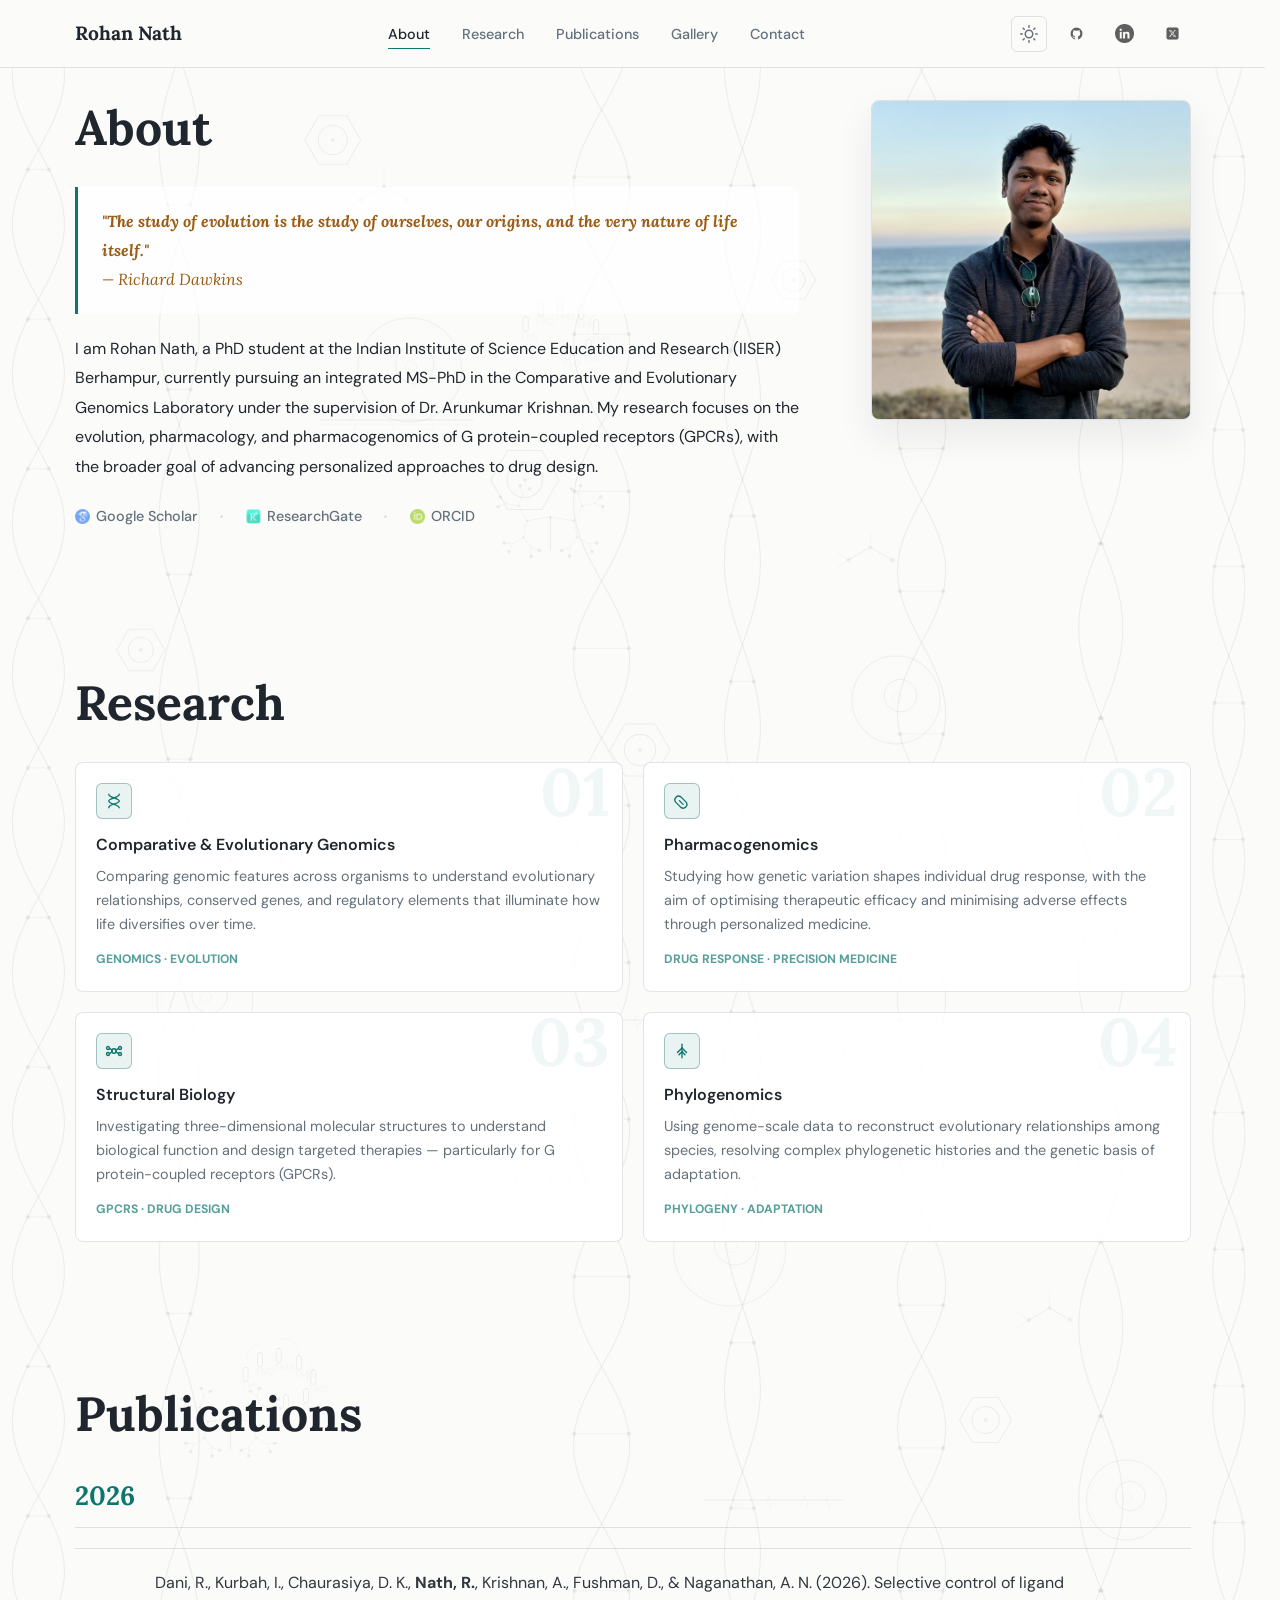
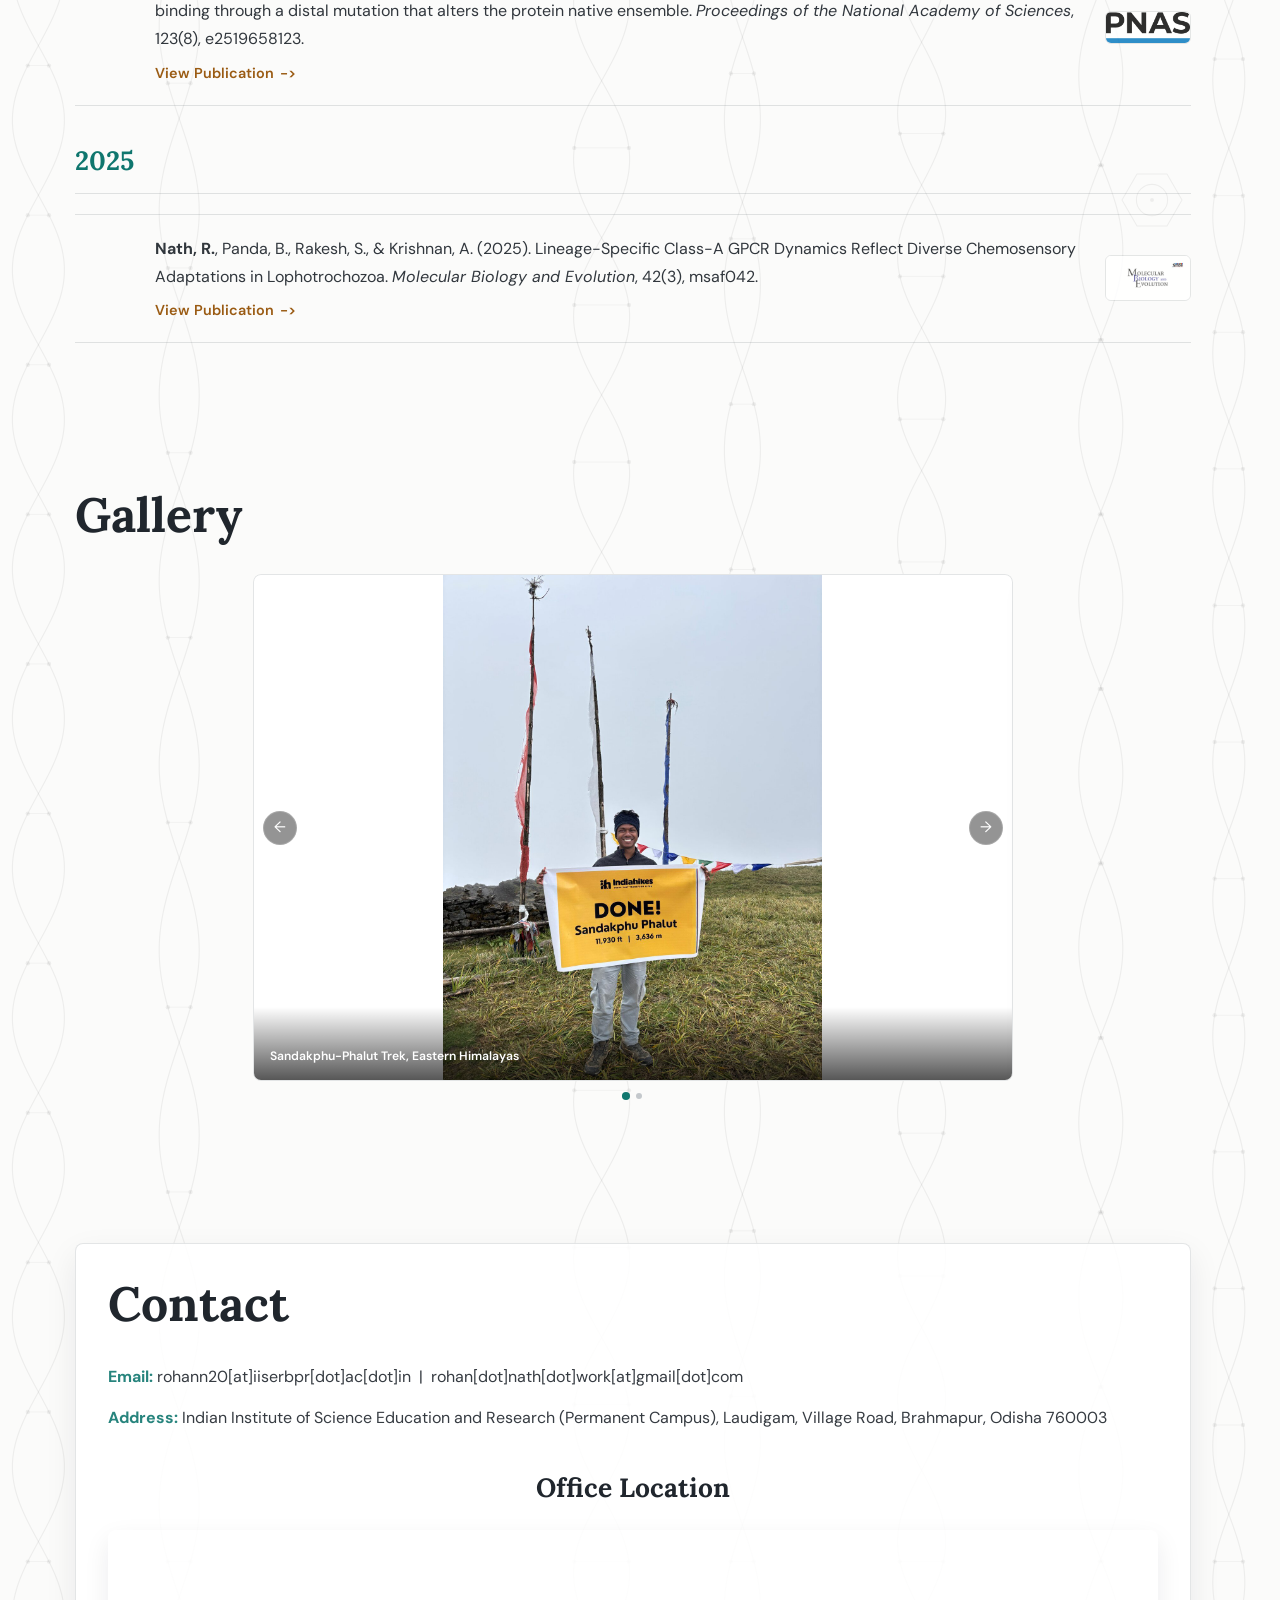
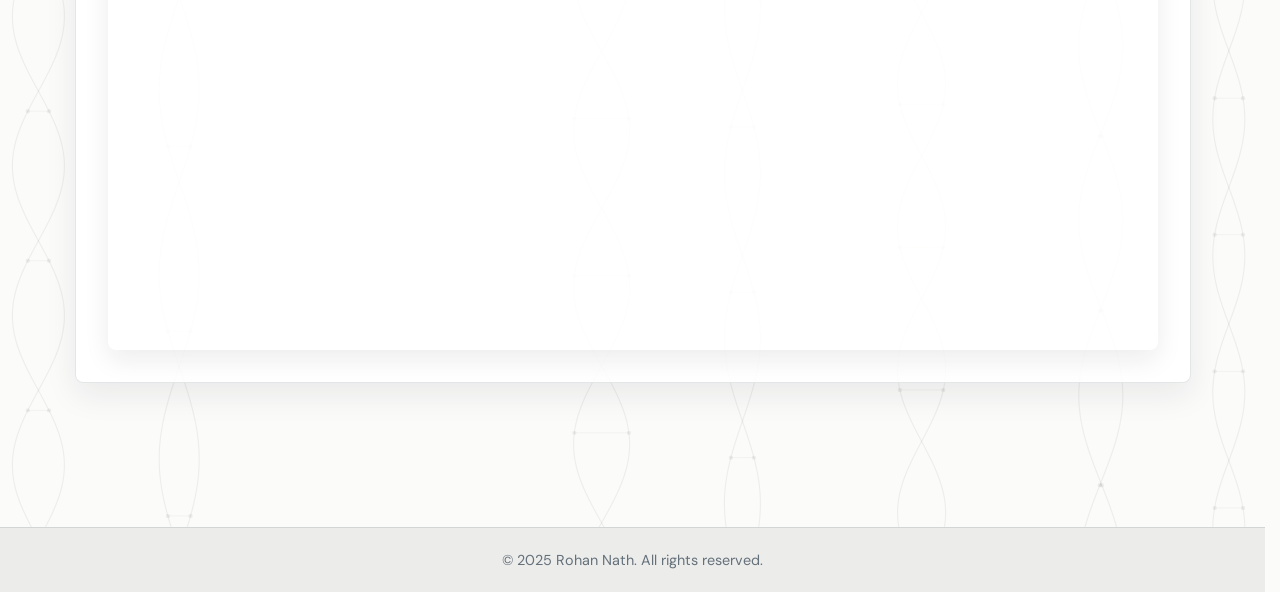
==== commit 201128ac: "Use case-sensitive about PNG asset" ====
--- a/index.html
+++ b/index.html
@@ -103,7 +103,7 @@
           </div>
 
           <div class="about-photo reveal delay-2">
-            <img src="images/about.jpeg" alt="Portrait of Rohan Nath" class="portrait" loading="eager" decoding="async" fetchpriority="high">
+            <img src="images/about.PNG" alt="Portrait of Rohan Nath" class="portrait" loading="eager" decoding="async" fetchpriority="high">
           </div>
         </div>
       </section>
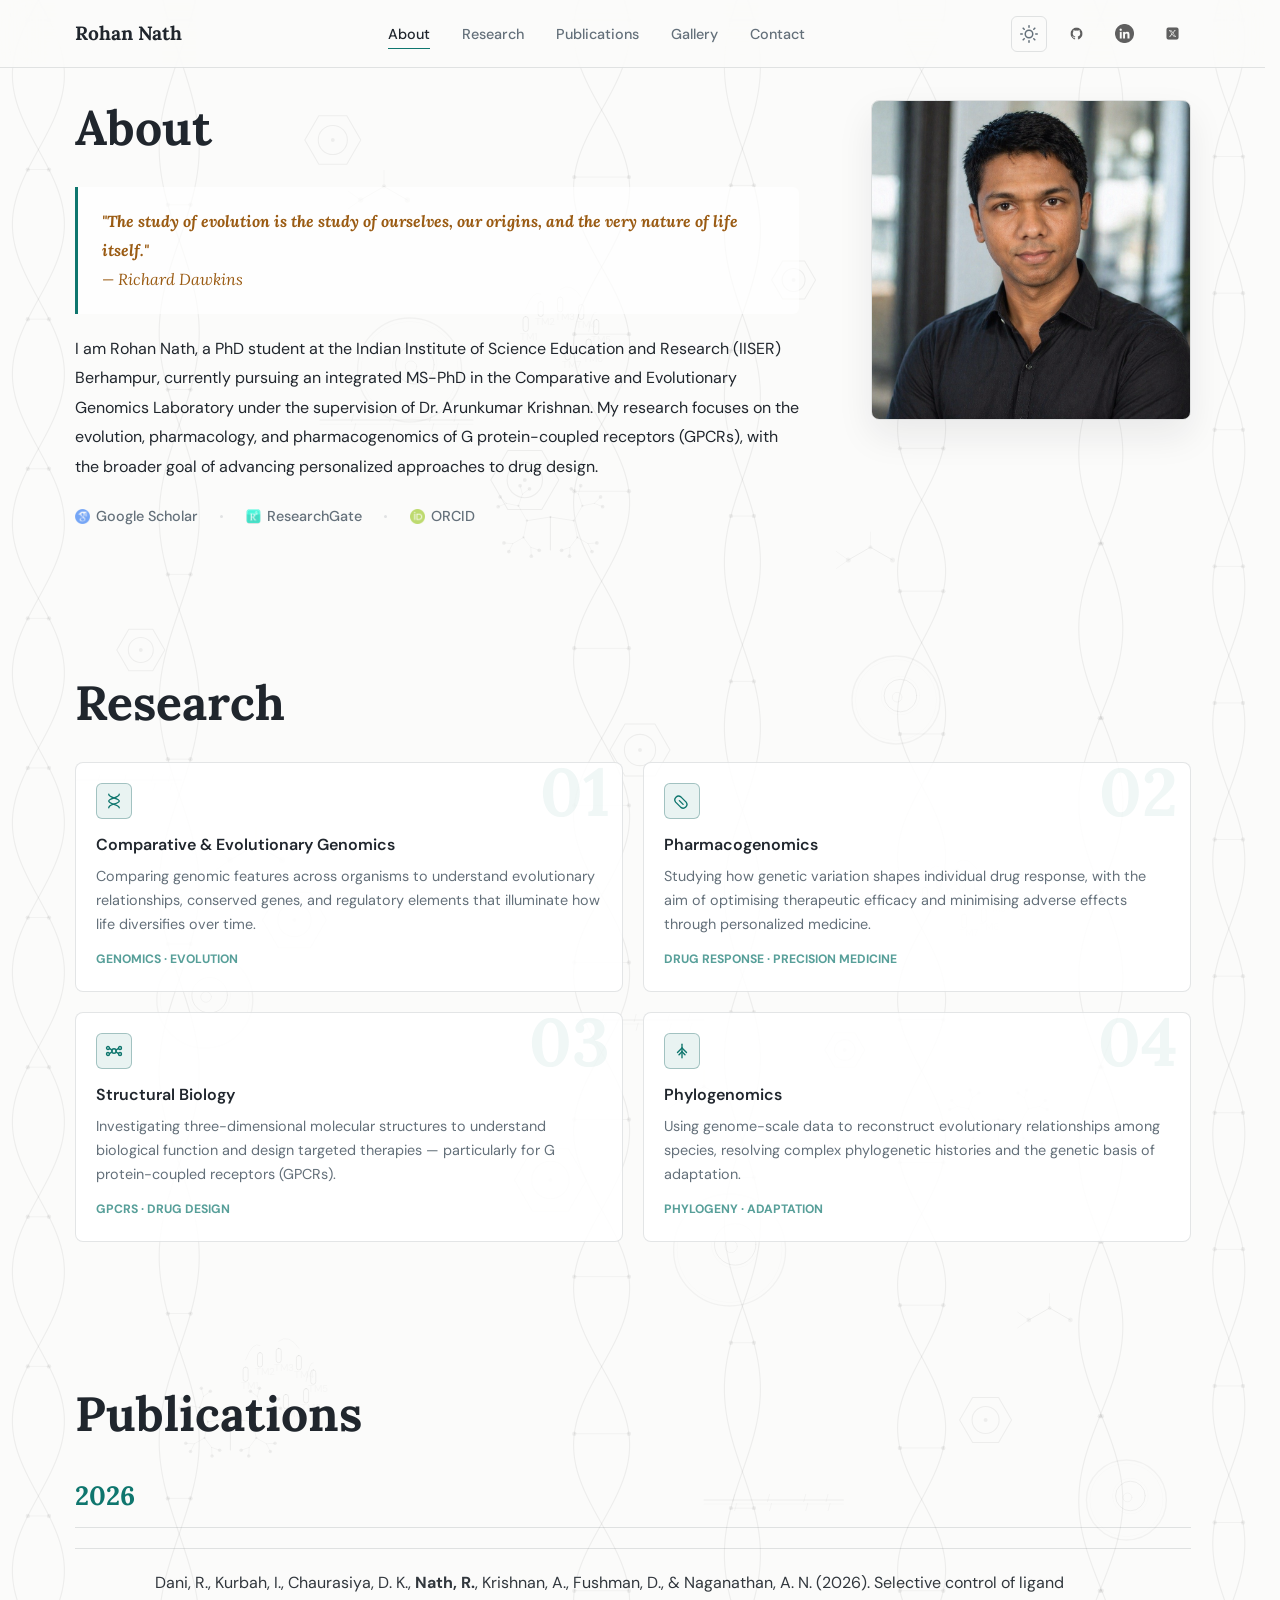
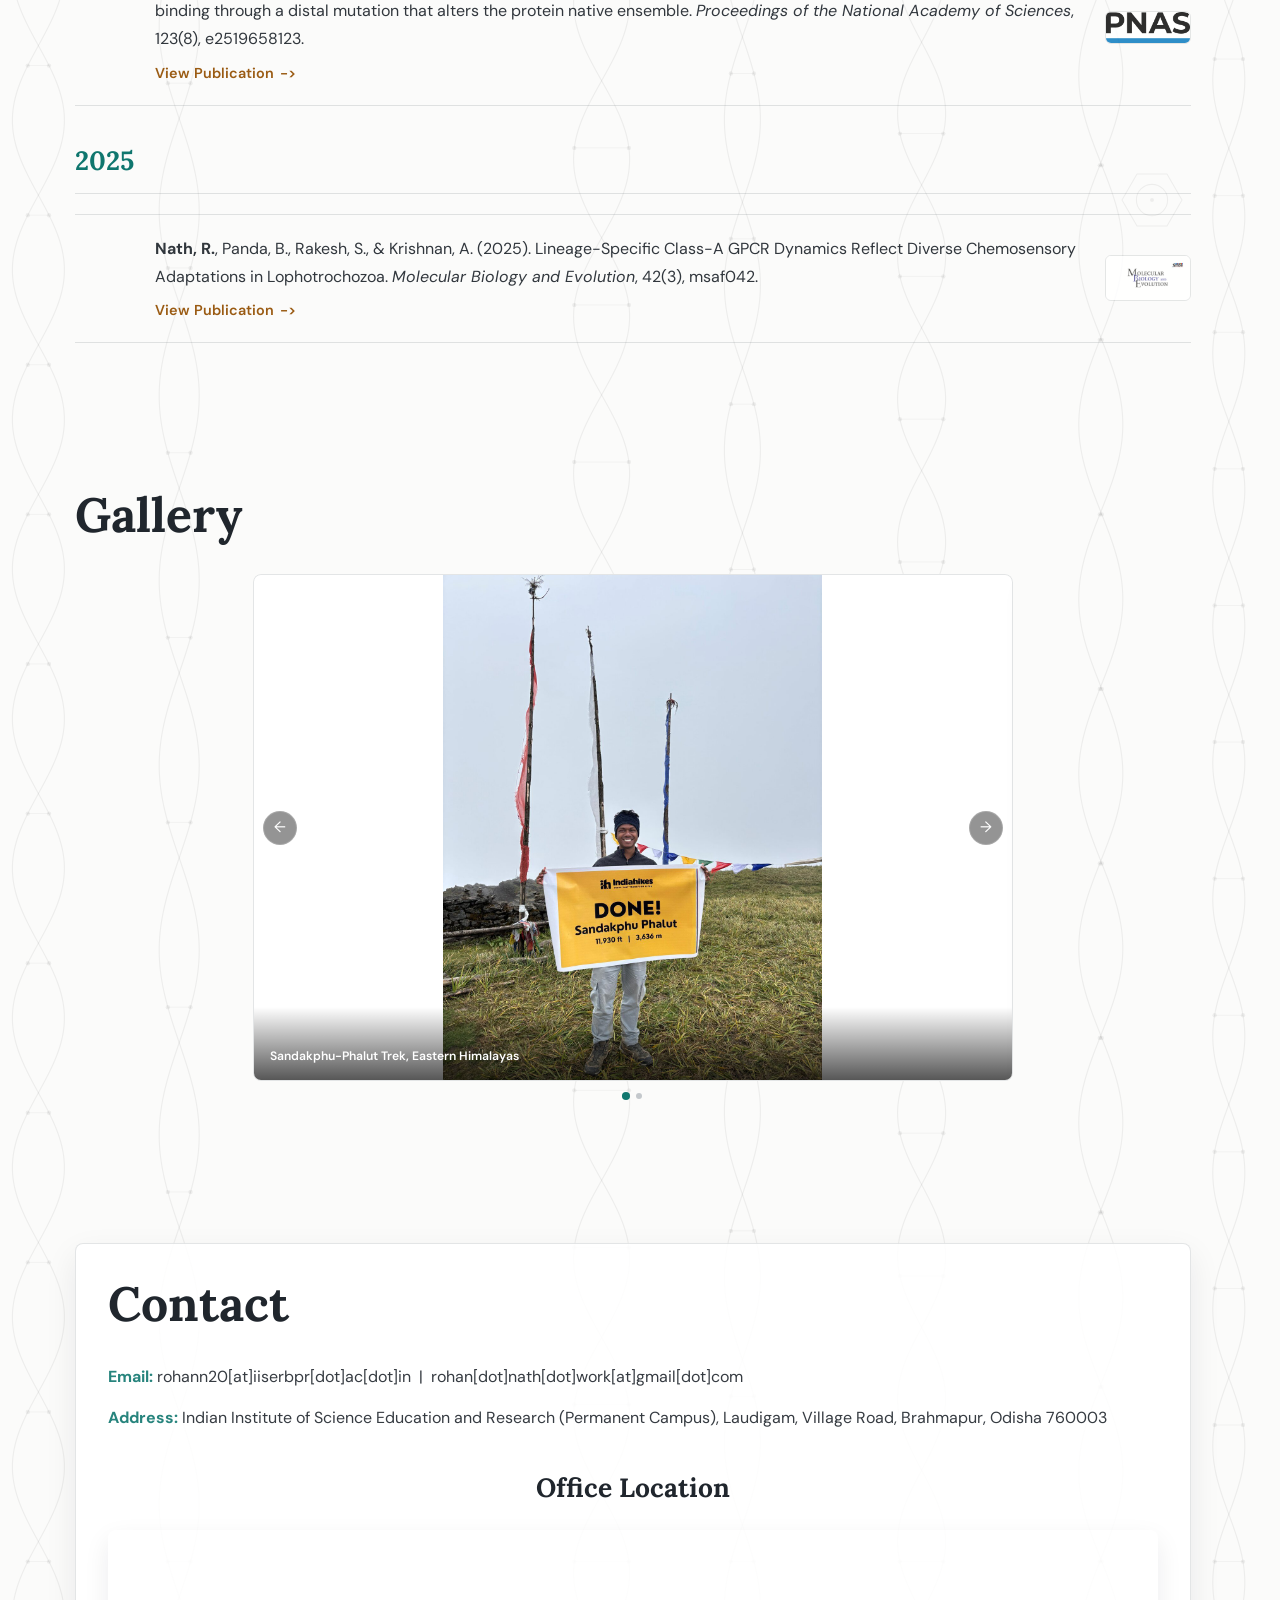
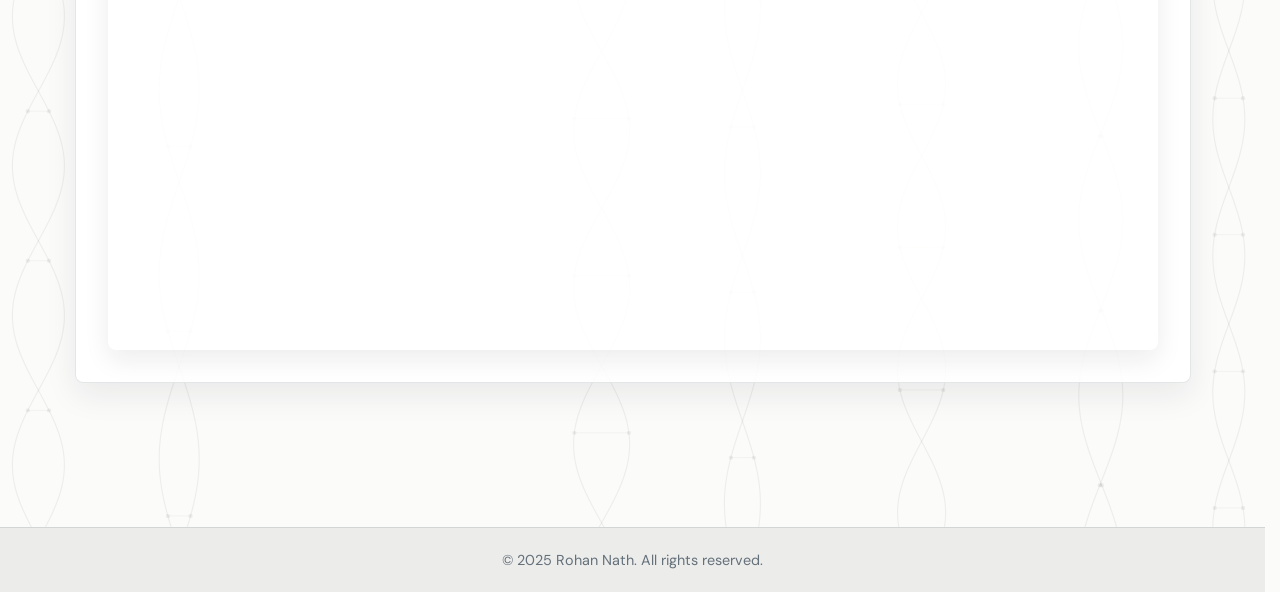
==== commit f8142af5: "Fix mobile navigation menu" ====
--- a/index.html
+++ b/index.html
@@ -36,11 +36,22 @@
           <li><a href="#publications" class="nav-link">Publications</a></li>
           <li><a href="#gallery"      class="nav-link">Gallery</a></li>
           <li><a href="#contact"      class="nav-link">Contact</a></li>
+          <li class="nav-socials" aria-label="Social links">
+            <a href="https://github.com/RohanNathHERE" target="_blank" rel="noopener" class="social-icon" aria-label="GitHub">
+              <img src="images/github.png" alt="" class="social-img" width="19" height="19" decoding="async">
+            </a>
+            <a href="https://www.linkedin.com/in/rohan-nath-iiserbpr/" target="_blank" rel="noopener" class="social-icon" aria-label="LinkedIn">
+              <img src="images/linkedin.png" alt="" class="social-img" width="19" height="19" decoding="async">
+            </a>
+            <a href="https://x.com/Rohan_Nath_" target="_blank" rel="noopener" class="social-icon" aria-label="X / Twitter">
+              <img src="images/twitter.png" alt="" class="social-img" width="19" height="19" decoding="async">
+            </a>
+          </li>
         </ul>
       </nav>
 
       <div class="header-actions">
-        <button class="theme-btn" id="themeBtn" aria-label="Toggle colour theme" title="Toggle theme">
+        <button class="theme-btn" id="themeBtn" type="button" aria-label="Toggle colour theme" title="Toggle theme">
           <svg class="icon-moon" viewBox="0 0 24 24" fill="none" stroke="currentColor" stroke-width="2" stroke-linecap="round" stroke-linejoin="round">
             <path d="M21 12.79A9 9 0 1 1 11.21 3 7 7 0 0 0 21 12.79z"/>
           </svg>
@@ -67,7 +78,7 @@
           <img src="images/twitter.png" alt="" class="social-img" width="19" height="19" decoding="async">
         </a>
 
-        <button class="hamburger" id="hamburger" aria-label="Toggle navigation" aria-expanded="false" aria-controls="navMenu">
+        <button class="hamburger" id="hamburger" type="button" aria-label="Toggle navigation" aria-expanded="false" aria-controls="navMenu">
           <span></span><span></span><span></span>
         </button>
       </div>
--- a/assets/css/styles.css
+++ b/assets/css/styles.css
@@ -180,7 +180,6 @@
   opacity: 1;
 }
 
-header,
 main,
 footer {
   position: relative;
@@ -265,6 +264,10 @@
     transform: scaleX(1);
   }
 
+  .nav-socials {
+    display: none;
+  }
+
   .header-actions {
     display: flex;
     align-items: center;
@@ -352,18 +355,28 @@
   .hamburger {
     display: none;
     flex-direction: column;
+    align-items: center;
+    justify-content: center;
     gap: 5px;
     padding: 8px;
     border: 0;
     border-radius: var(--r-sm);
     background: transparent;
+    color: var(--text-muted);
+    transition: background var(--dur-fast) ease, color var(--dur-fast) ease;
+  }
+
+  .hamburger:hover,
+  .hamburger[aria-expanded="true"] {
+    background: var(--surface-2);
+    color: var(--text);
   }
 
   .hamburger span {
     display: block;
     width: 22px;
     height: 2px;
-    background: var(--text-muted);
+    background: currentColor;
     border-radius: 999px;
     transition: transform var(--dur-mid) var(--ease-spring), opacity var(--dur-fast) ease;
   }
@@ -947,41 +960,63 @@
     padding-inline: var(--space-md);
   }
 
+  .header-actions .social-icon {
+    display: none;
+  }
+
   .nav-menu {
-    position: absolute;
+    position: fixed;
     top: var(--header-h);
     right: 0;
     left: 0;
-    display: none;
+    z-index: 90;
+    display: flex;
     flex-direction: column;
+    align-items: stretch;
     gap: 0;
     padding: var(--space-sm) var(--space-md);
     border-bottom: 1px solid var(--border);
     background: color-mix(in srgb, var(--bg) 96%, transparent);
-    backdrop-filter: blur(20px);
+    backdrop-filter: blur(20px) saturate(140%);
+    -webkit-backdrop-filter: blur(20px) saturate(140%);
     transform-origin: top;
+    opacity: 0;
+    pointer-events: none;
+    visibility: hidden;
+    transform: translateY(-0.5rem) scaleY(0.96);
+    transition: opacity var(--dur-mid) ease, transform var(--dur-mid) var(--ease-spring), visibility 0s linear var(--dur-mid);
+  }
+
+  .nav-menu.open {
     opacity: 1;
-    transform: scaleY(1);
-    transition: opacity var(--dur-mid) ease, transform var(--dur-mid) var(--ease-spring);
-
-    @starting-style {
-      opacity: 0;
-      transform: scaleY(0.94);
-    }
-  }
-
-  .nav-menu.open {
-    display: flex;
+    pointer-events: auto;
+    visibility: visible;
+    transform: translateY(0) scaleY(1);
+    transition-delay: 0s;
+  }
+
+  .nav-menu li {
+    width: 100%;
   }
 
   .nav-link {
+    display: block;
     width: 100%;
     padding: 0.85rem 0.5rem;
     border-bottom: 1px solid var(--border);
   }
 
-  .nav-link:last-child {
-    border-bottom: 0;
+  .nav-socials {
+    display: flex;
+    align-items: center;
+    gap: var(--space-xs);
+    padding-top: var(--space-sm);
+  }
+
+  .nav-socials .social-icon {
+    display: inline-flex;
+    border: 1px solid var(--border);
+    background: var(--surface);
   }
 
   .hamburger {
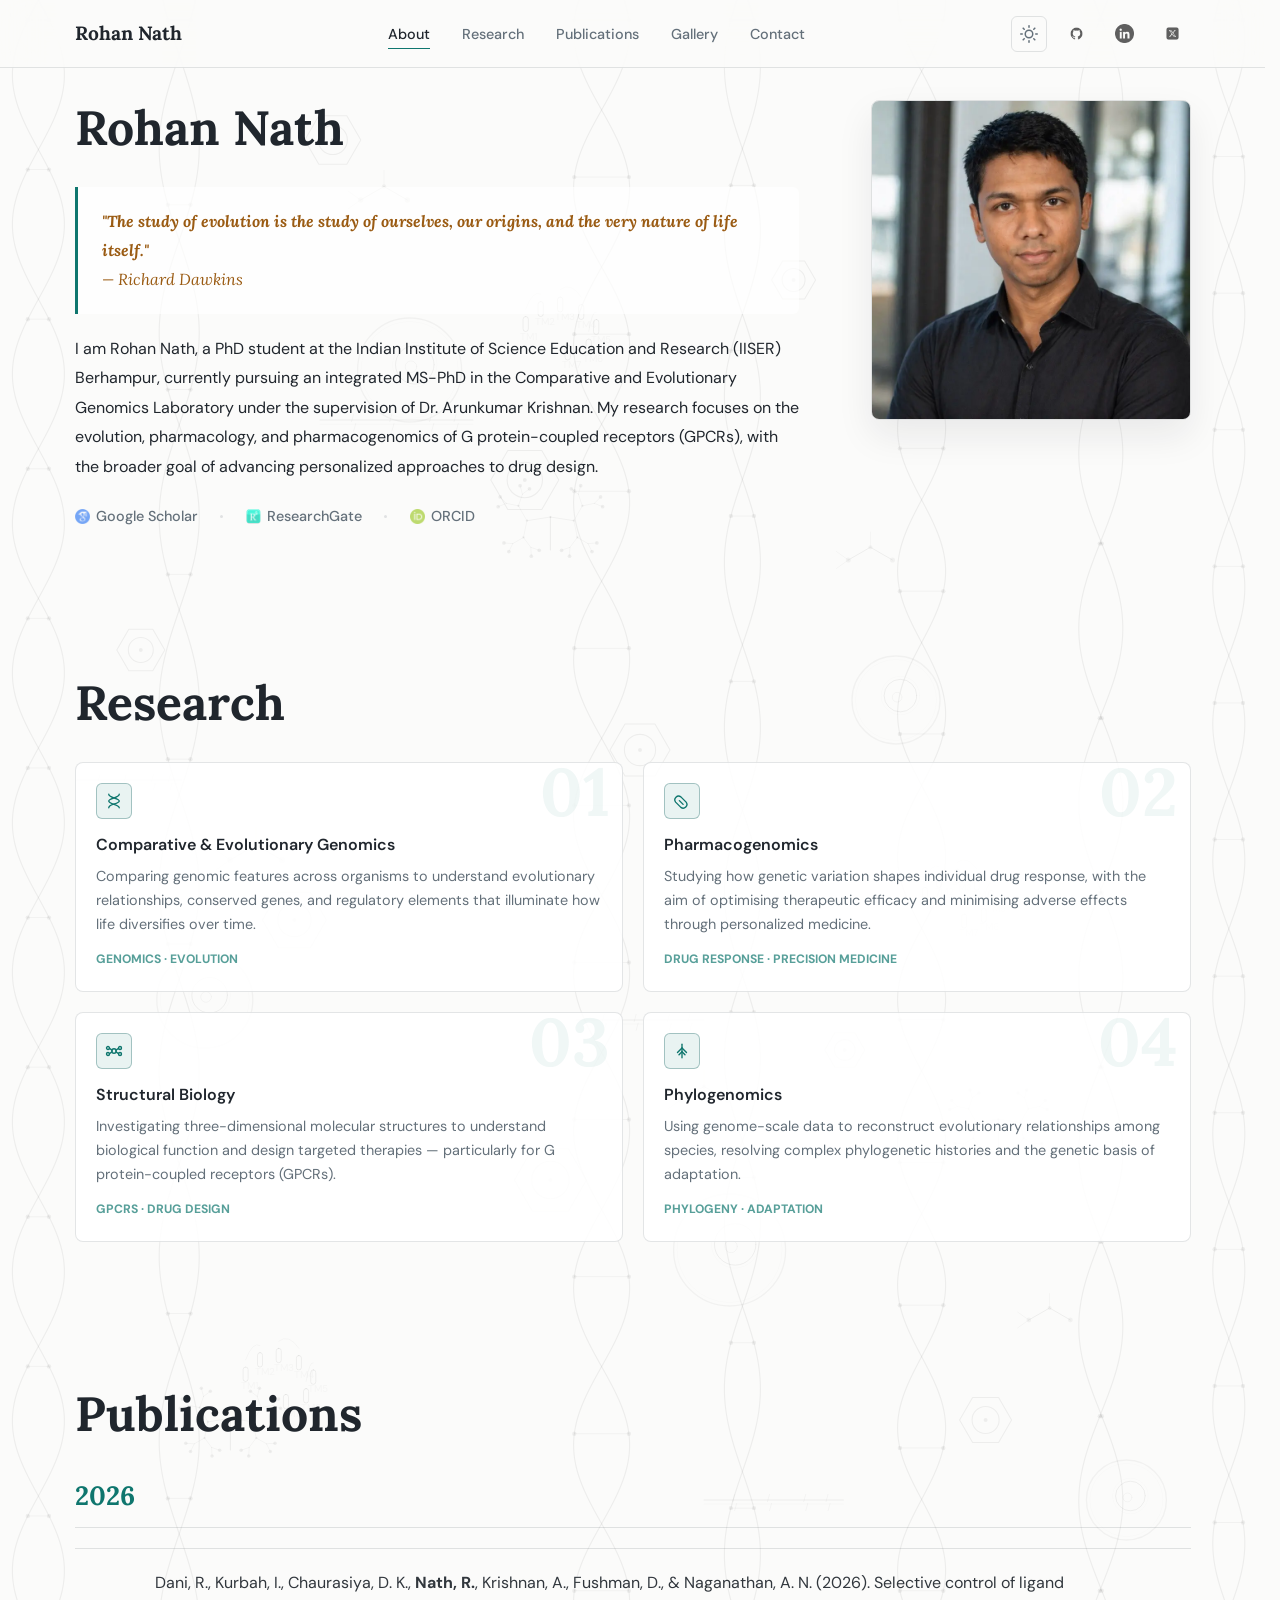
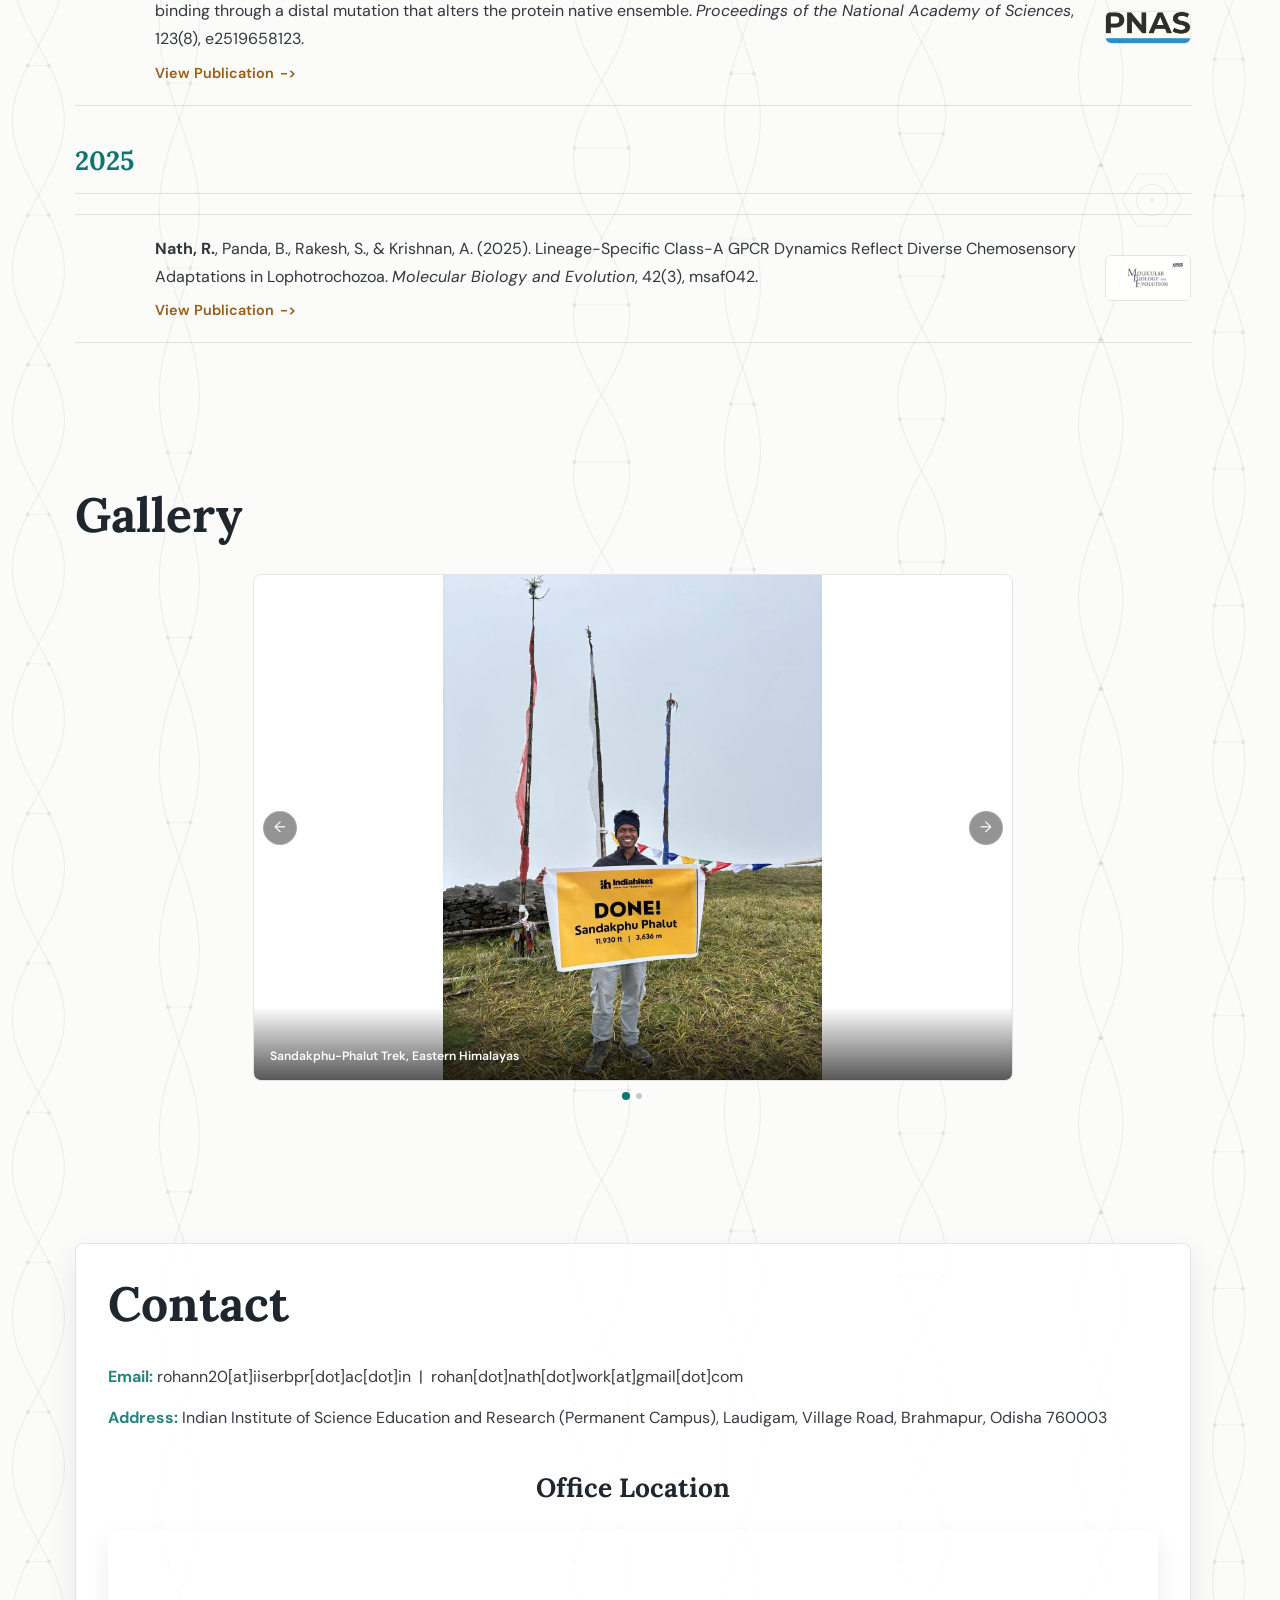
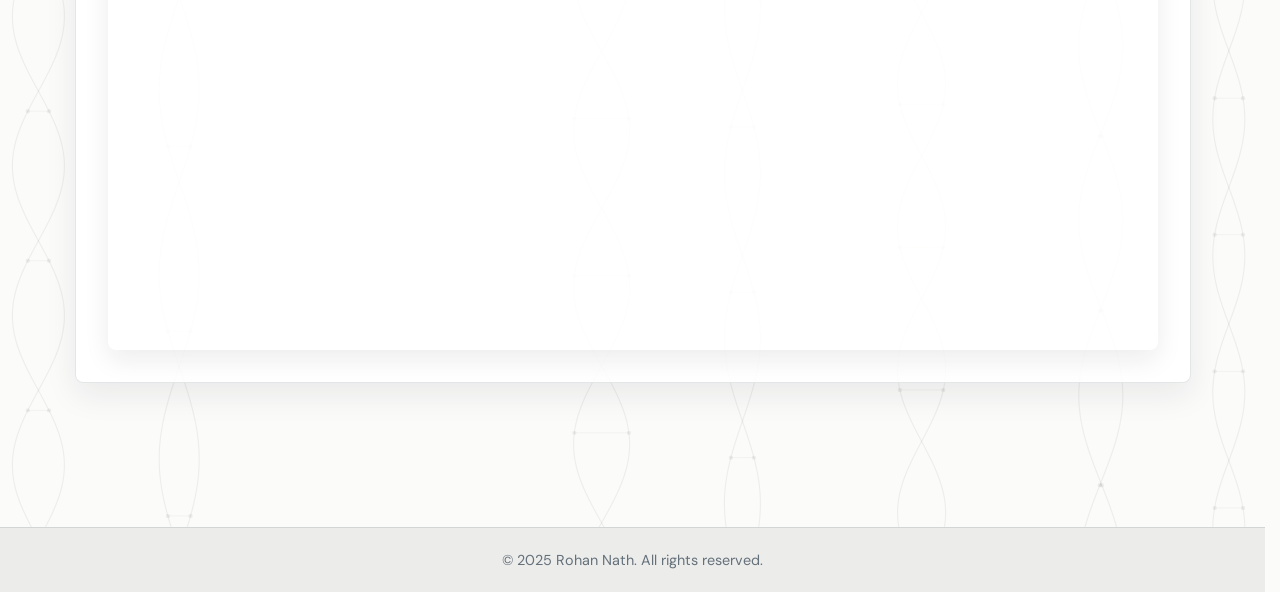
==== commit e2559521: "Improve SEO and page optimization" ====
--- a/index.html
+++ b/index.html
@@ -1,19 +1,75 @@
 <!DOCTYPE html>
 <html lang="en" data-theme="light">
 <head>
-  <script defer src="https://d1bxh8uas1mnw7.cloudfront.net/assets/embed.js"></script>
   <meta charset="UTF-8">
   <meta name="viewport" content="width=device-width, initial-scale=1.0">
   <meta name="color-scheme" content="light dark">
-  <title>Rohan Nath | Portfolio</title>
-  <meta name="description" content="Portfolio of Rohan Nath, a researcher in evolution, pharmacology, and pharmacogenomics of G Protein-Coupled Receptors (GPCRs).">
-  <meta name="keywords" content="Rohan Nath, GPCRs, pharmacology, pharmacogenomics, evolutionary biology, IISER, research">
+  <title>Rohan Nath | GPCR Evolution and Pharmacogenomics Researcher</title>
+  <meta name="description" content="Rohan Nath is a PhD researcher at IISER Berhampur studying GPCR evolution, pharmacogenomics, phylogenomics, and structural biology for precision drug design.">
+  <meta name="keywords" content="Rohan Nath, GPCR evolution, pharmacogenomics, phylogenomics, structural biology, evolutionary genomics, IISER Berhampur">
+  <meta name="author" content="Rohan Nath">
+  <meta name="robots" content="index, follow">
+  <meta name="theme-color" content="#fbfbfa" media="(prefers-color-scheme: light)">
+  <meta name="theme-color" content="#111111" media="(prefers-color-scheme: dark)">
+  <link rel="canonical" href="https://rohan-nath-compbio.github.io/Portfolio/">
+
+  <meta property="og:type" content="profile">
+  <meta property="og:locale" content="en_US">
+  <meta property="og:site_name" content="Rohan Nath Portfolio">
+  <meta property="og:title" content="Rohan Nath | GPCR Evolution and Pharmacogenomics Researcher">
+  <meta property="og:description" content="PhD researcher at IISER Berhampur studying GPCR evolution, pharmacogenomics, phylogenomics, and structural biology.">
+  <meta property="og:url" content="https://rohan-nath-compbio.github.io/Portfolio/">
+  <meta property="og:image" content="https://rohan-nath-compbio.github.io/Portfolio/images/social-card.jpg">
+  <meta property="og:image:secure_url" content="https://rohan-nath-compbio.github.io/Portfolio/images/social-card.jpg">
+  <meta property="og:image:width" content="1200">
+  <meta property="og:image:height" content="630">
+  <meta property="og:image:alt" content="Portrait of Rohan Nath">
+  <meta property="profile:first_name" content="Rohan">
+  <meta property="profile:last_name" content="Nath">
+  <meta name="twitter:card" content="summary_large_image">
+  <meta name="twitter:title" content="Rohan Nath | GPCR Evolution and Pharmacogenomics Researcher">
+  <meta name="twitter:description" content="PhD researcher at IISER Berhampur studying GPCR evolution, pharmacogenomics, phylogenomics, and structural biology.">
+  <meta name="twitter:image" content="https://rohan-nath-compbio.github.io/Portfolio/images/social-card.jpg">
+  <meta name="twitter:image:alt" content="Portrait of Rohan Nath">
+  <meta name="twitter:creator" content="@Rohan_Nath_">
 
   <link rel="preconnect" href="https://fonts.googleapis.com">
   <link rel="preconnect" href="https://fonts.gstatic.com" crossorigin>
+  <link rel="preconnect" href="https://d1bxh8uas1mnw7.cloudfront.net">
   <link href="https://fonts.googleapis.com/css2?family=DM+Sans:ital,opsz,wght@0,9..40,300;0,9..40,400;0,9..40,500;0,9..40,600;1,9..40,400&amp;family=Lora:ital,wght@0,600;0,700;1,400&amp;display=swap" rel="stylesheet">
+  <link rel="preload" href="images/about-portrait.webp" as="image" type="image/webp" fetchpriority="high">
 
   <link rel="stylesheet" href="assets/css/styles.css">
+  <script type="application/ld+json">
+    {
+      "@context": "https://schema.org",
+      "@type": "Person",
+      "name": "Rohan Nath",
+      "url": "https://rohan-nath-compbio.github.io/Portfolio/",
+      "image": "https://rohan-nath-compbio.github.io/Portfolio/images/social-card.jpg",
+      "jobTitle": "PhD researcher",
+      "affiliation": {
+        "@type": "CollegeOrUniversity",
+        "name": "Indian Institute of Science Education and Research Berhampur"
+      },
+      "knowsAbout": [
+        "G protein-coupled receptors",
+        "GPCR evolution",
+        "Pharmacogenomics",
+        "Phylogenomics",
+        "Structural biology",
+        "Evolutionary genomics"
+      ],
+      "sameAs": [
+        "https://scholar.google.com/citations?user=EPqHiLUAAAAJ&hl=en",
+        "https://www.researchgate.net/profile/Rohan-Nath-8",
+        "https://orcid.org/0009-0008-1303-8055",
+        "https://github.com/RohanNathHERE",
+        "https://www.linkedin.com/in/rohan-nath-iiserbpr/",
+        "https://x.com/Rohan_Nath_"
+      ]
+    }
+  </script>
 </head>
 <body>
 
@@ -37,13 +93,13 @@
           <li><a href="#gallery"      class="nav-link">Gallery</a></li>
           <li><a href="#contact"      class="nav-link">Contact</a></li>
           <li class="nav-socials" aria-label="Social links">
-            <a href="https://github.com/RohanNathHERE" target="_blank" rel="noopener" class="social-icon" aria-label="GitHub">
+            <a href="https://github.com/RohanNathHERE" target="_blank" rel="me noopener" class="social-icon" aria-label="GitHub">
               <img src="images/github.png" alt="" class="social-img" width="19" height="19" decoding="async">
             </a>
-            <a href="https://www.linkedin.com/in/rohan-nath-iiserbpr/" target="_blank" rel="noopener" class="social-icon" aria-label="LinkedIn">
+            <a href="https://www.linkedin.com/in/rohan-nath-iiserbpr/" target="_blank" rel="me noopener" class="social-icon" aria-label="LinkedIn">
               <img src="images/linkedin.png" alt="" class="social-img" width="19" height="19" decoding="async">
             </a>
-            <a href="https://x.com/Rohan_Nath_" target="_blank" rel="noopener" class="social-icon" aria-label="X / Twitter">
+            <a href="https://x.com/Rohan_Nath_" target="_blank" rel="me noopener" class="social-icon" aria-label="X / Twitter">
               <img src="images/twitter.png" alt="" class="social-img" width="19" height="19" decoding="async">
             </a>
           </li>
@@ -68,13 +124,13 @@
           </svg>
         </button>
 
-        <a href="https://github.com/RohanNathHERE" target="_blank" rel="noopener" class="social-icon" aria-label="GitHub">
+        <a href="https://github.com/RohanNathHERE" target="_blank" rel="me noopener" class="social-icon" aria-label="GitHub">
           <img src="images/github.png" alt="" class="social-img" width="19" height="19" decoding="async">
         </a>
-        <a href="https://www.linkedin.com/in/rohan-nath-iiserbpr/" target="_blank" rel="noopener" class="social-icon" aria-label="LinkedIn">
+        <a href="https://www.linkedin.com/in/rohan-nath-iiserbpr/" target="_blank" rel="me noopener" class="social-icon" aria-label="LinkedIn">
           <img src="images/linkedin.png" alt="" class="social-img" width="19" height="19" decoding="async">
         </a>
-        <a href="https://x.com/Rohan_Nath_" target="_blank" rel="noopener" class="social-icon" aria-label="X / Twitter">
+        <a href="https://x.com/Rohan_Nath_" target="_blank" rel="me noopener" class="social-icon" aria-label="X / Twitter">
           <img src="images/twitter.png" alt="" class="social-img" width="19" height="19" decoding="async">
         </a>
 
@@ -92,30 +148,31 @@
       <section id="about" class="section-inner">
         <div class="about-grid">
           <div class="about-info">
-            <h1 class="section-title reveal">About</h1>
+            <h1 class="section-title reveal">Rohan Nath</h1>
             <blockquote class="about-quote reveal delay-1">
               <strong>"The study of evolution is the study of ourselves, our origins, and the very nature of life itself."</strong><br>— Richard Dawkins
             </blockquote>
             <p class="about-text reveal delay-2">I am Rohan Nath, a PhD student at the Indian Institute of Science Education and Research (IISER) Berhampur, currently pursuing an integrated MS-PhD in the Comparative and Evolutionary Genomics Laboratory under the supervision of Dr. Arunkumar Krishnan. My research focuses on the evolution, pharmacology, and pharmacogenomics of G protein-coupled receptors (GPCRs), with the broader goal of advancing personalized approaches to drug design.</p>
 
             <div class="about-links reveal delay-3">
-              <a href="https://scholar.google.com/citations?user=EPqHiLUAAAAJ&amp;hl=en" target="_blank" rel="noopener" class="about-link">
+              <a href="https://scholar.google.com/citations?user=EPqHiLUAAAAJ&amp;hl=en" target="_blank" rel="me noopener" class="about-link">
                 <img src="images/google-scholar.png" alt="" width="15" height="15" decoding="async"> Google Scholar
               </a>
               <span class="link-sep" aria-hidden="true"></span>
-              <a href="https://www.researchgate.net/profile/Rohan-Nath-8" target="_blank" rel="noopener" class="about-link">
+              <a href="https://www.researchgate.net/profile/Rohan-Nath-8" target="_blank" rel="me noopener" class="about-link">
                 <img src="images/researchgate.png" alt="" width="15" height="15" decoding="async"> ResearchGate
               </a>
               <span class="link-sep" aria-hidden="true"></span>
-              <a href="https://orcid.org/0009-0008-1303-8055" target="_blank" rel="noopener" class="about-link">
+              <a href="https://orcid.org/0009-0008-1303-8055" target="_blank" rel="me noopener" class="about-link">
                 <img src="images/orcid.png" alt="" width="15" height="15" decoding="async"> ORCID
               </a>
             </div>
           </div>
 
-          <div class="about-photo reveal delay-2">
-            <img src="images/about.PNG" alt="Portrait of Rohan Nath" class="portrait" loading="eager" decoding="async" fetchpriority="high">
-          </div>
+          <picture class="about-photo reveal delay-2">
+            <source srcset="images/about-portrait.webp" type="image/webp">
+            <img src="images/about-portrait.jpg" alt="Portrait of Rohan Nath" class="portrait" width="768" height="768" loading="eager" decoding="async" fetchpriority="high">
+          </picture>
         </div>
       </section>
 
@@ -208,7 +265,10 @@
               </p>
               <a href="https://doi.org/10.1073/pnas.2519658123" target="_blank" rel="noopener" class="pub-link">View Publication</a>
             </div>
-            <img src="images/pnas.jpg" alt="Proceedings of the National Academy of Sciences" class="pub-thumb" loading="lazy" decoding="async">
+            <picture class="pub-thumb-wrap">
+              <source srcset="images/pnas.webp" type="image/webp">
+              <img src="images/pnas.jpg" alt="Proceedings of the National Academy of Sciences" class="pub-thumb" width="1168" height="432" loading="lazy" decoding="async">
+            </picture>
           </div>
         </div>
 
@@ -227,7 +287,10 @@
               </p>
               <a href="https://doi.org/10.1093/molbev/msaf042" target="_blank" rel="noopener" class="pub-link">View Publication</a>
             </div>
-            <img src="images/mbe.png" alt="Molecular Biology and Evolution" class="pub-thumb" loading="lazy" decoding="async">
+            <picture class="pub-thumb-wrap">
+              <source srcset="images/mbe.webp" type="image/webp">
+              <img src="images/mbe.png" alt="Molecular Biology and Evolution" class="pub-thumb" width="480" height="252" loading="lazy" decoding="async">
+            </picture>
           </div>
         </div>
       </section>
@@ -238,12 +301,18 @@
           <div class="gallery-track" id="galleryTrack">
 
             <div class="gallery-slide">
-              <img src="images/slide1.jpg" alt="Sandakphu-Phalut summit trek" loading="lazy" decoding="async">
+              <picture>
+                <source srcset="images/slide1.webp" type="image/webp">
+                <img src="images/slide1.jpg" alt="Sandakphu-Phalut summit trek" width="1200" height="1600" loading="lazy" decoding="async">
+              </picture>
               <div class="gallery-caption">Sandakphu-Phalut Trek, Eastern Himalayas</div>
             </div>
 
             <div class="gallery-slide">
-              <img src="images/slide2.jpg" alt="Marathon and endurance running" loading="lazy" decoding="async">
+              <picture>
+                <source srcset="images/slide2.webp" type="image/webp">
+                <img src="images/slide2.jpg" alt="Marathon and endurance running" width="738" height="1600" loading="lazy" decoding="async">
+              </picture>
               <div class="gallery-caption">Marathon Participation and Endurance Running</div>
             </div>
 
@@ -283,6 +352,7 @@
 
   <script src="assets/js/main.js" defer></script>
   <script src="assets/js/bio-canvas.js" defer></script>
+  <script src="https://d1bxh8uas1mnw7.cloudfront.net/assets/embed.js" defer></script>
 
 </body>
 </html>
--- a/assets/css/styles.css
+++ b/assets/css/styles.css
@@ -486,8 +486,13 @@
     background: var(--border);
   }
 
+  .about-photo {
+    display: block;
+  }
+
   .portrait {
     width: 100%;
+    height: auto;
     aspect-ratio: 1;
     object-fit: cover;
     border: 1px solid var(--border);
@@ -674,11 +679,15 @@
     transform: translateX(3px);
   }
 
-  .pub-thumb {
+  .pub-thumb-wrap {
     max-width: 86px;
-    height: auto;
     flex-shrink: 0;
     align-self: center;
+  }
+
+  .pub-thumb {
+    width: 100%;
+    height: auto;
     border: 1px solid var(--border);
     border-radius: var(--r-sm);
     opacity: 0.82;
@@ -720,6 +729,12 @@
     border-radius: var(--r-lg);
     background: var(--surface-2);
     box-shadow: 0 10px 28px var(--shadow);
+  }
+
+  .gallery-slide picture {
+    display: block;
+    width: 100%;
+    height: 100%;
   }
 
   .gallery-slide img {
@@ -1023,7 +1038,7 @@
     display: flex;
   }
 
-  .pub-thumb {
+  .pub-thumb-wrap {
     display: none;
   }
 
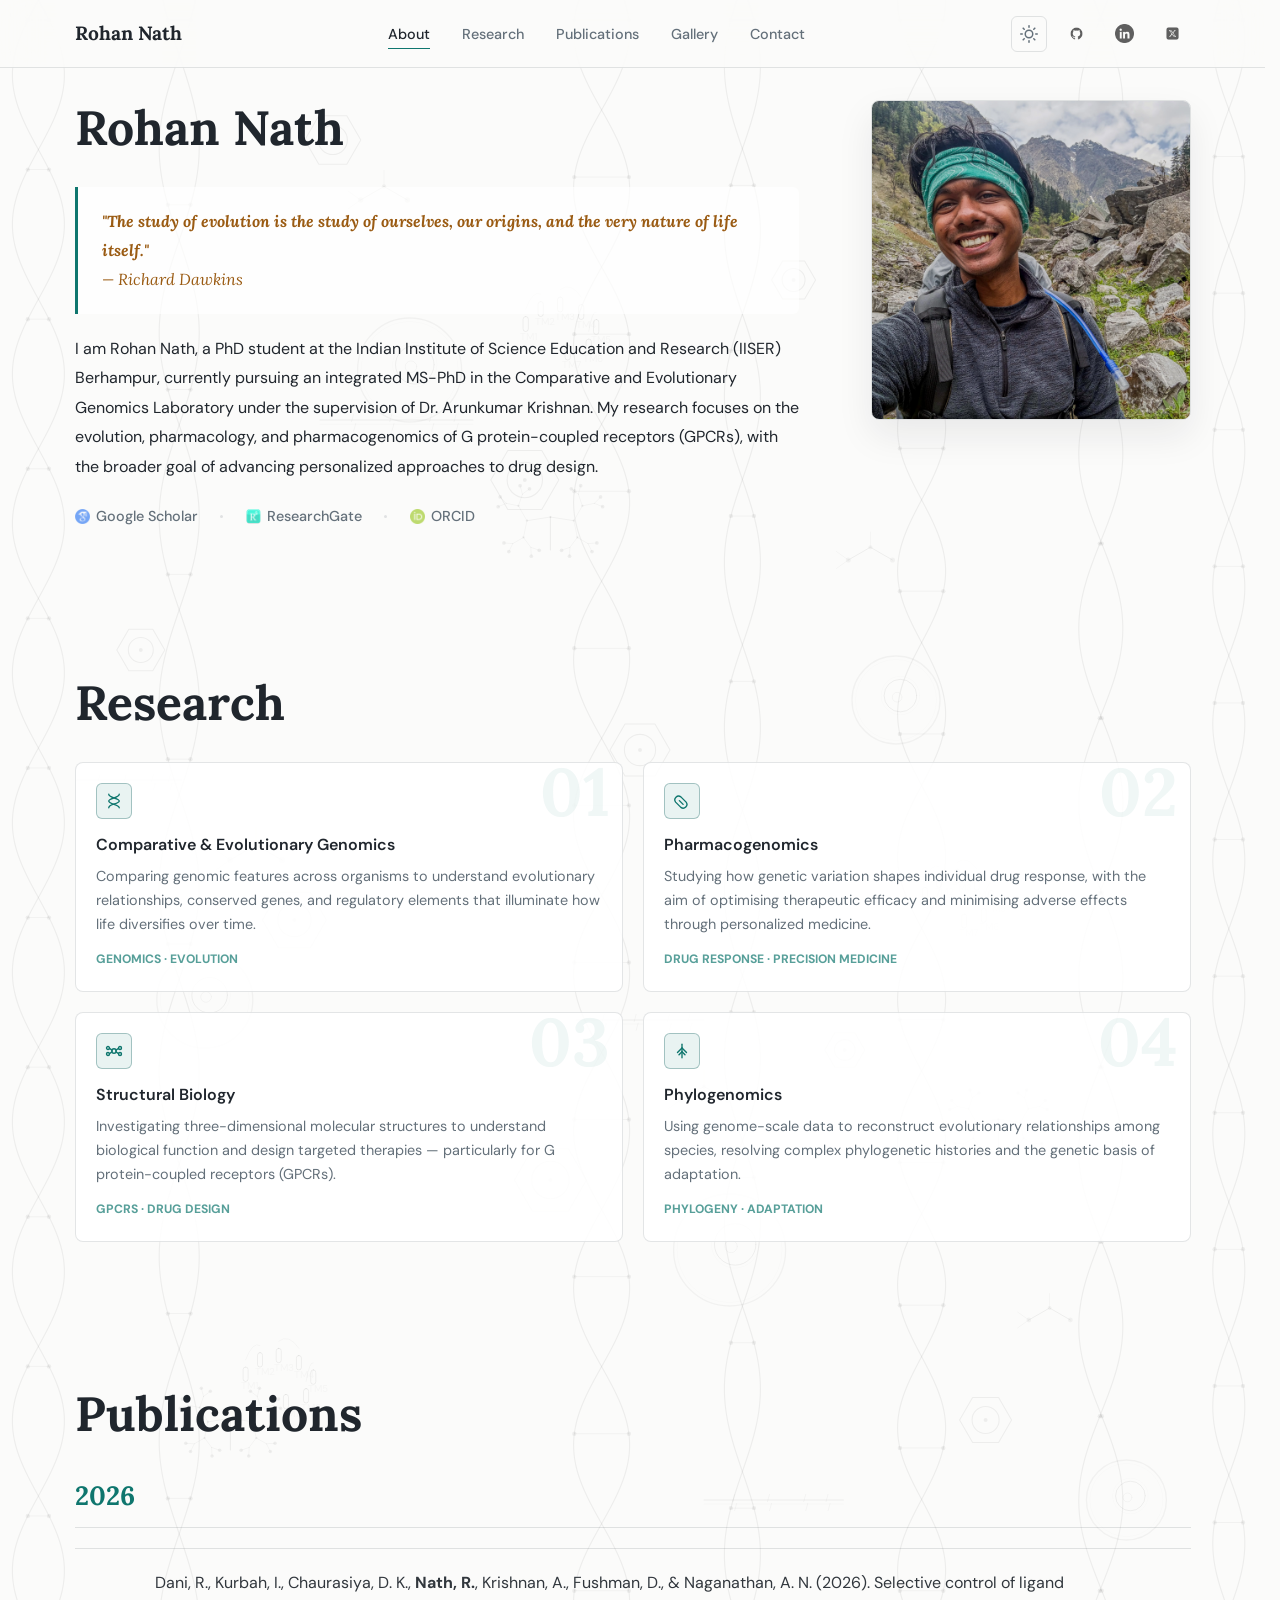
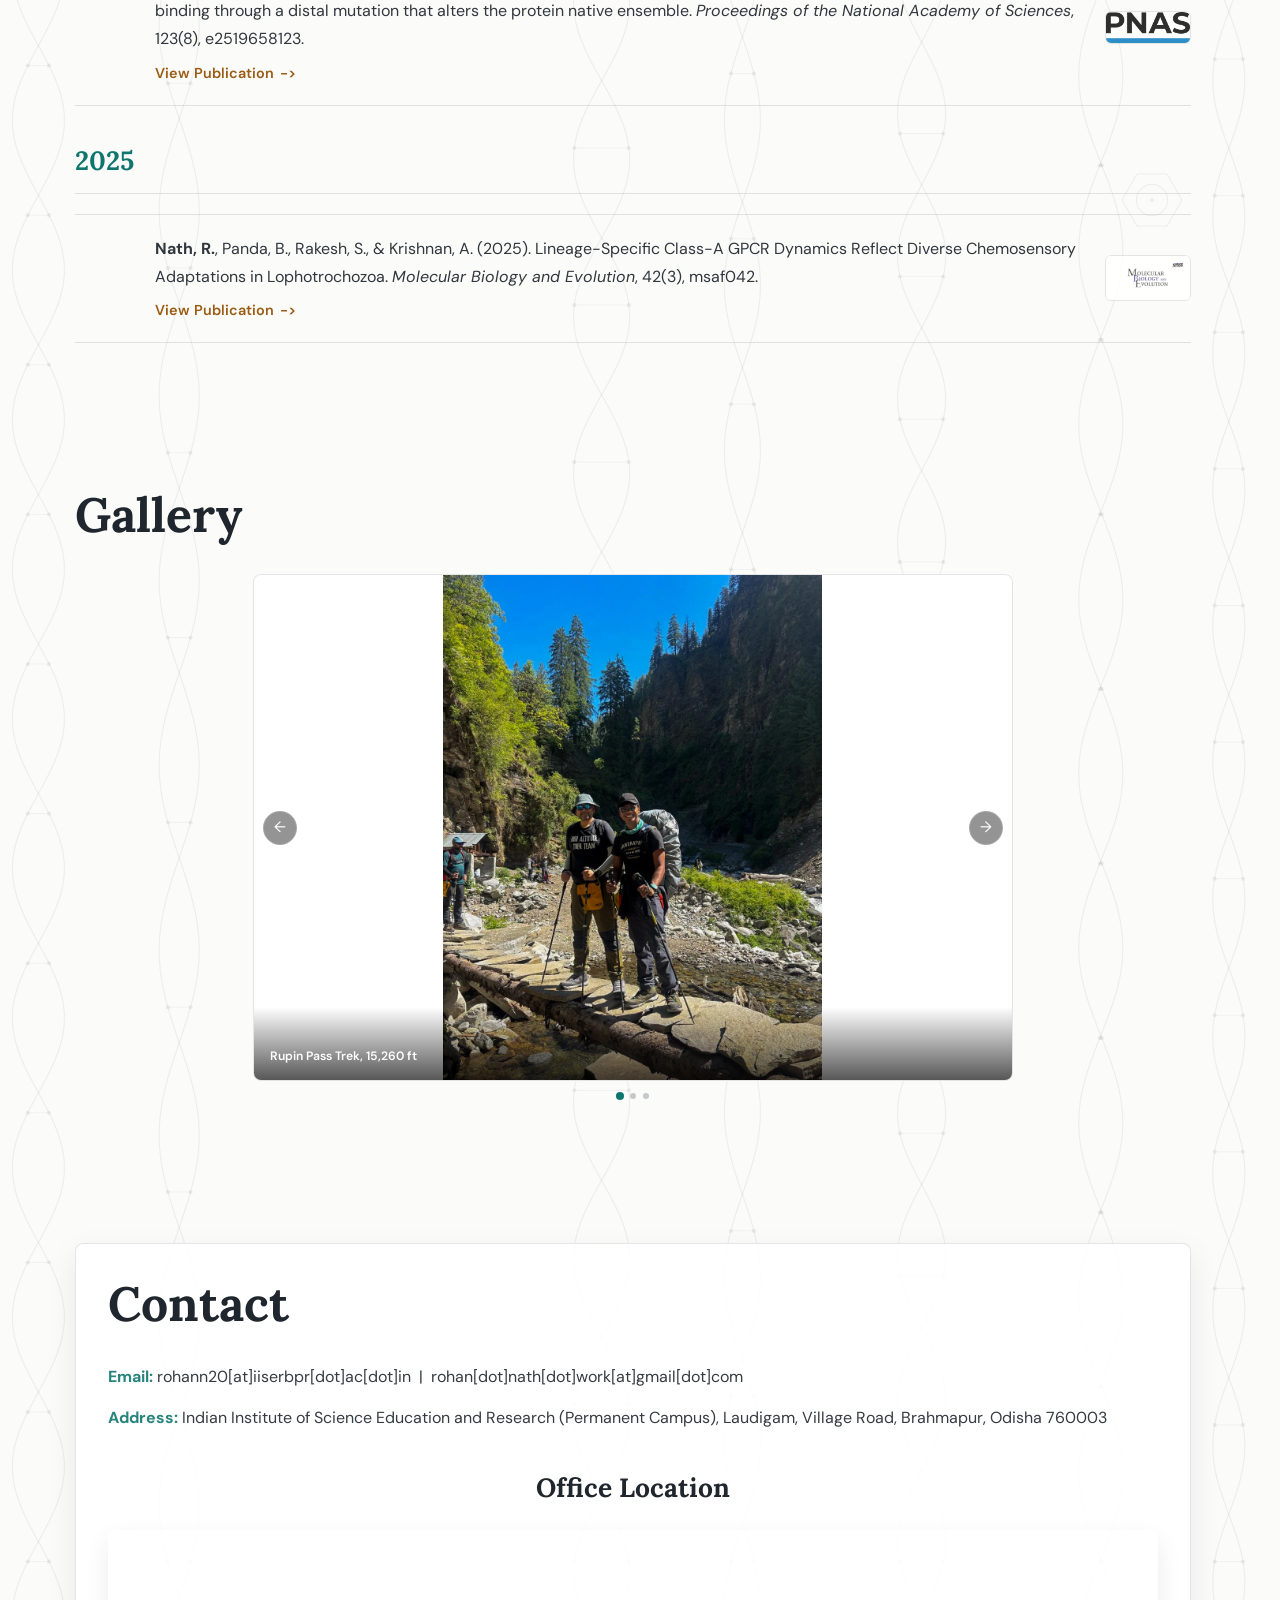
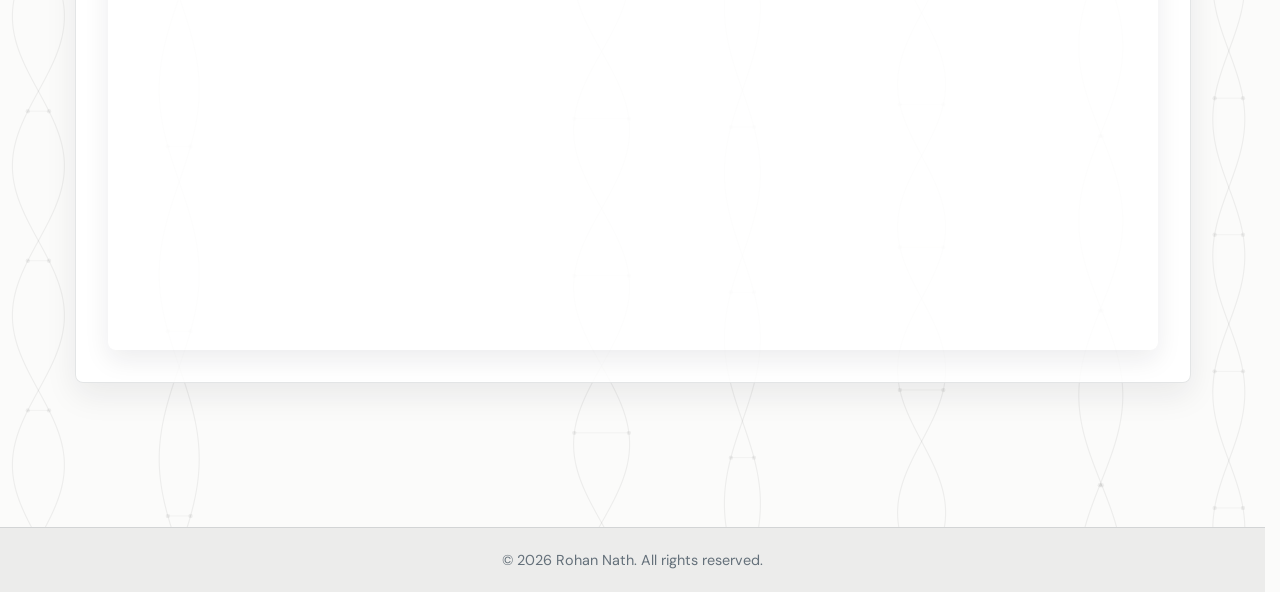
==== commit 8d44d914: "Update portfolio metadata and gallery assets" ====
--- a/index.html
+++ b/index.html
@@ -4,8 +4,8 @@
   <meta charset="UTF-8">
   <meta name="viewport" content="width=device-width, initial-scale=1.0">
   <meta name="color-scheme" content="light dark">
-  <title>Rohan Nath | GPCR Evolution and Pharmacogenomics Researcher</title>
-  <meta name="description" content="Rohan Nath is a PhD researcher at IISER Berhampur studying GPCR evolution, pharmacogenomics, phylogenomics, and structural biology for precision drug design.">
+  <title>Rohan Nath | Computational Biologist</title>
+  <meta name="description" content="Rohan Nath is a computational biologist and PhD researcher studying GPCR evolution, pharmacogenomics, phylogenomics, and structural biology at IISER Berhampur.">
   <meta name="keywords" content="Rohan Nath, GPCR evolution, pharmacogenomics, phylogenomics, structural biology, evolutionary genomics, IISER Berhampur">
   <meta name="author" content="Rohan Nath">
   <meta name="robots" content="index, follow">
@@ -16,7 +16,7 @@
   <meta property="og:type" content="profile">
   <meta property="og:locale" content="en_US">
   <meta property="og:site_name" content="Rohan Nath Portfolio">
-  <meta property="og:title" content="Rohan Nath | GPCR Evolution and Pharmacogenomics Researcher">
+  <meta property="og:title" content="Rohan Nath | Computational Biologist">
   <meta property="og:description" content="PhD researcher at IISER Berhampur studying GPCR evolution, pharmacogenomics, phylogenomics, and structural biology.">
   <meta property="og:url" content="https://rohan-nath-compbio.github.io/Portfolio/">
   <meta property="og:image" content="https://rohan-nath-compbio.github.io/Portfolio/images/social-card.jpg">
@@ -27,7 +27,7 @@
   <meta property="profile:first_name" content="Rohan">
   <meta property="profile:last_name" content="Nath">
   <meta name="twitter:card" content="summary_large_image">
-  <meta name="twitter:title" content="Rohan Nath | GPCR Evolution and Pharmacogenomics Researcher">
+  <meta name="twitter:title" content="Rohan Nath | Computational Biologist">
   <meta name="twitter:description" content="PhD researcher at IISER Berhampur studying GPCR evolution, pharmacogenomics, phylogenomics, and structural biology.">
   <meta name="twitter:image" content="https://rohan-nath-compbio.github.io/Portfolio/images/social-card.jpg">
   <meta name="twitter:image:alt" content="Portrait of Rohan Nath">
@@ -37,7 +37,7 @@
   <link rel="preconnect" href="https://fonts.gstatic.com" crossorigin>
   <link rel="preconnect" href="https://d1bxh8uas1mnw7.cloudfront.net">
   <link href="https://fonts.googleapis.com/css2?family=DM+Sans:ital,opsz,wght@0,9..40,300;0,9..40,400;0,9..40,500;0,9..40,600;1,9..40,400&amp;family=Lora:ital,wght@0,600;0,700;1,400&amp;display=swap" rel="stylesheet">
-  <link rel="preload" href="images/about-portrait.webp" as="image" type="image/webp" fetchpriority="high">
+  <link rel="preload" href="images/about.webp" as="image" type="image/webp" fetchpriority="high">
 
   <link rel="stylesheet" href="assets/css/styles.css">
   <script type="application/ld+json">
@@ -170,8 +170,8 @@
           </div>
 
           <picture class="about-photo reveal delay-2">
-            <source srcset="images/about-portrait.webp" type="image/webp">
-            <img src="images/about-portrait.jpg" alt="Portrait of Rohan Nath" class="portrait" width="768" height="768" loading="eager" decoding="async" fetchpriority="high">
+            <source srcset="images/about.webp" type="image/webp">
+            <img src="images/about.jpg" alt="Portrait of Rohan Nath" class="portrait" width="4032" height="3024" loading="eager" decoding="async" fetchpriority="high">
           </picture>
         </div>
       </section>
@@ -302,16 +302,24 @@
 
             <div class="gallery-slide">
               <picture>
-                <source srcset="images/slide1.webp" type="image/webp">
-                <img src="images/slide1.jpg" alt="Sandakphu-Phalut summit trek" width="1200" height="1600" loading="lazy" decoding="async">
+                <source srcset="images/gallery/rupin-pass.webp" type="image/webp">
+                <img src="images/gallery/rupin-pass.jpg" alt="Rupin Pass trek" width="960" height="1280" loading="lazy" decoding="async">
               </picture>
-              <div class="gallery-caption">Sandakphu-Phalut Trek, Eastern Himalayas</div>
+              <div class="gallery-caption">Rupin Pass Trek, 15,260 ft</div>
             </div>
 
             <div class="gallery-slide">
               <picture>
-                <source srcset="images/slide2.webp" type="image/webp">
-                <img src="images/slide2.jpg" alt="Marathon and endurance running" width="738" height="1600" loading="lazy" decoding="async">
+                <source srcset="images/gallery/sandakphu-phalut.webp" type="image/webp">
+                <img src="images/gallery/sandakphu-phalut.jpg" alt="Sandakphu-Phalut trek" width="1200" height="1600" loading="lazy" decoding="async">
+              </picture>
+              <div class="gallery-caption">Sandakphu-Phalut Trek, 11,929 ft</div>
+            </div>
+
+            <div class="gallery-slide">
+              <picture>
+                <source srcset="images/gallery/marathon.webp" type="image/webp">
+                <img src="images/gallery/marathon.jpg" alt="Marathon and endurance running" width="738" height="1600" loading="lazy" decoding="async">
               </picture>
               <div class="gallery-caption">Marathon Participation and Endurance Running</div>
             </div>
@@ -345,7 +353,7 @@
   </main>
 
   <footer class="footer">
-    <p class="footer-text">© 2025 Rohan Nath. All rights reserved.</p>
+    <p class="footer-text">© 2026 Rohan Nath. All rights reserved.</p>
   </footer>
 
   <a href="#about" class="back-top" id="backTop" aria-label="Back to top">↑</a>
